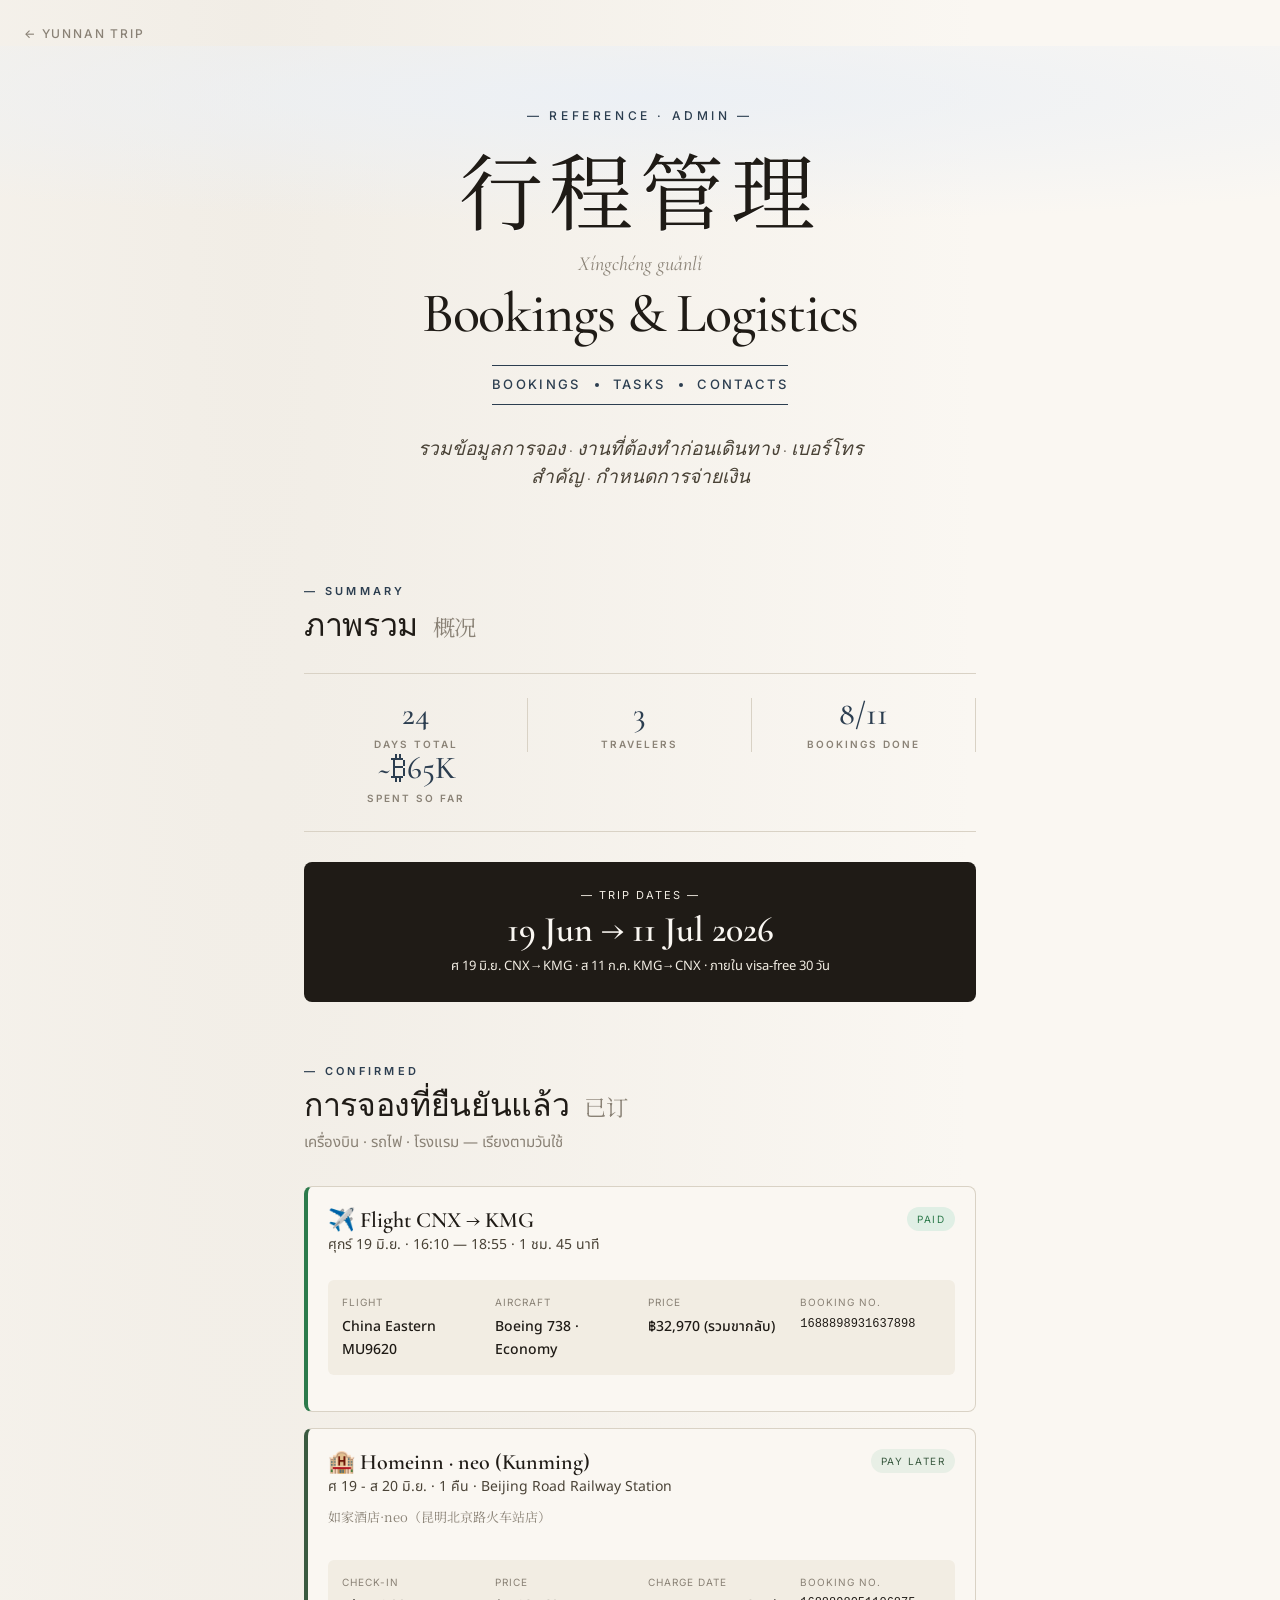
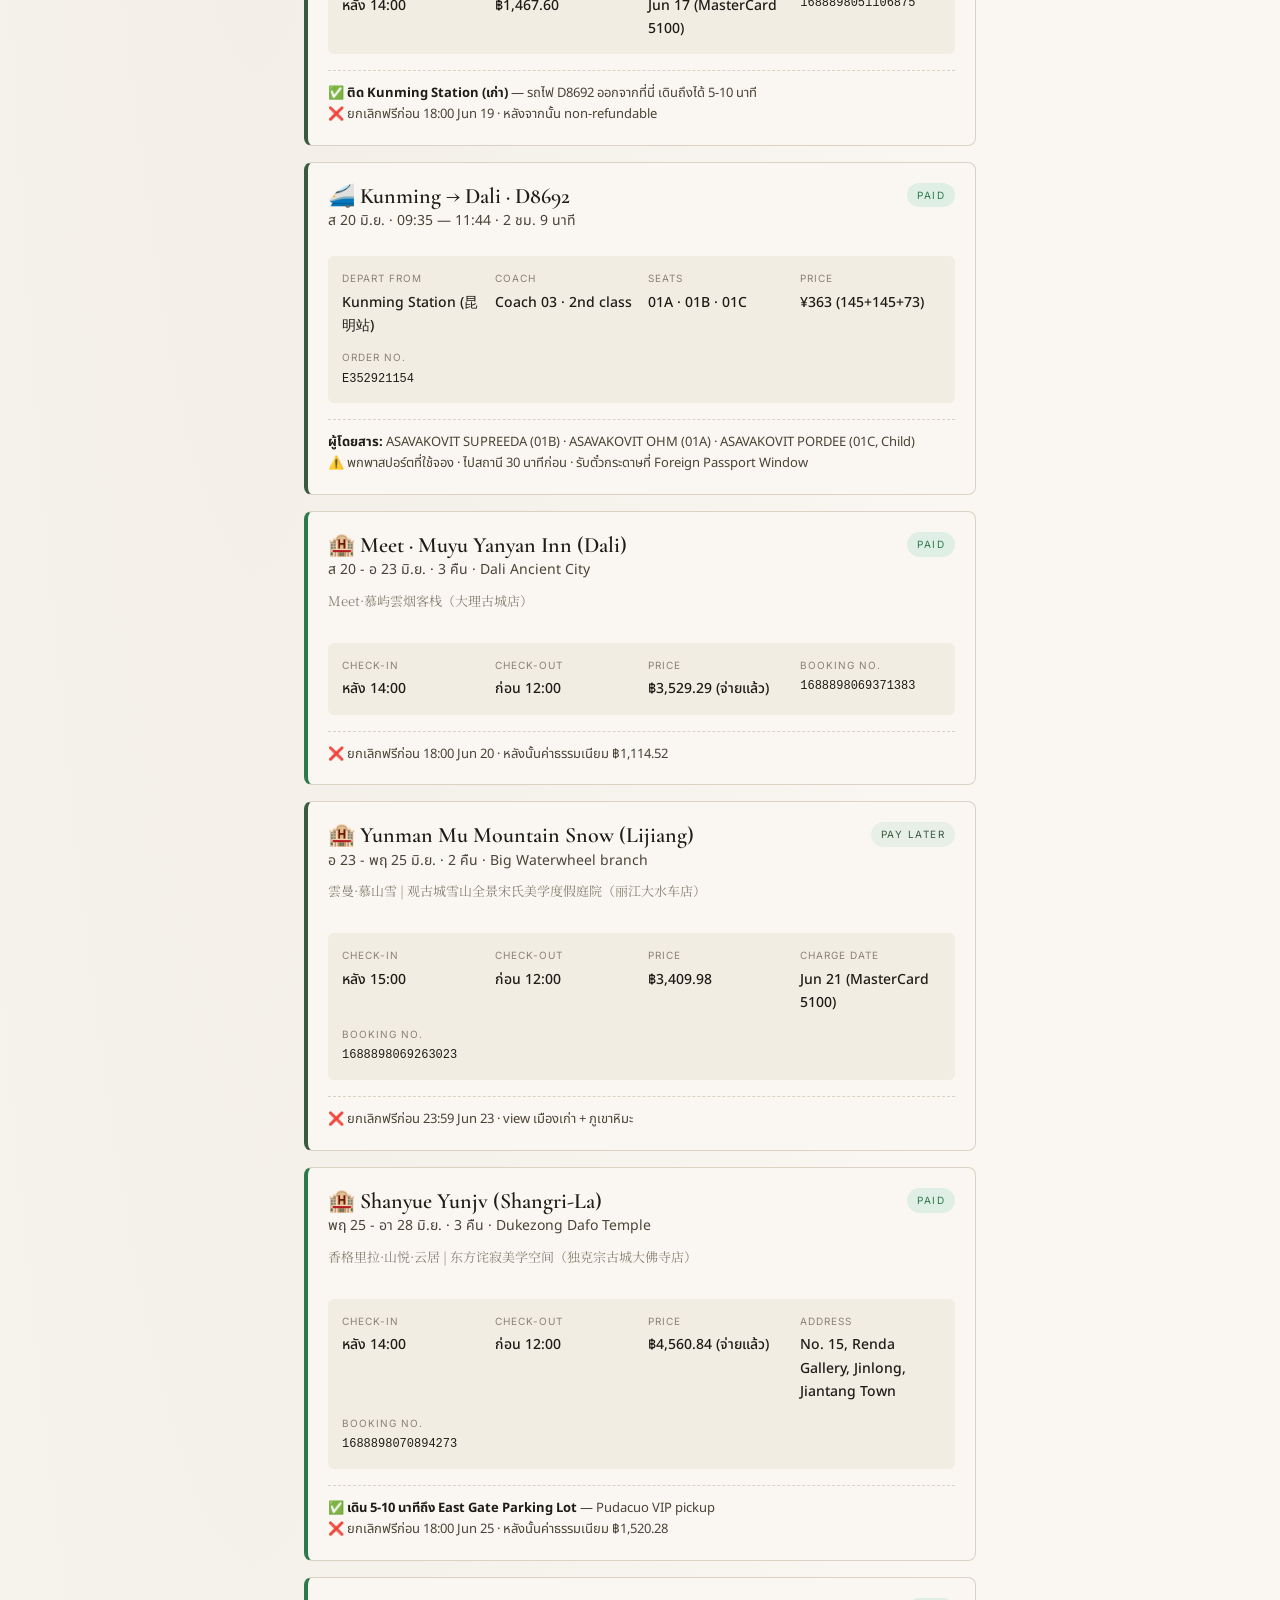
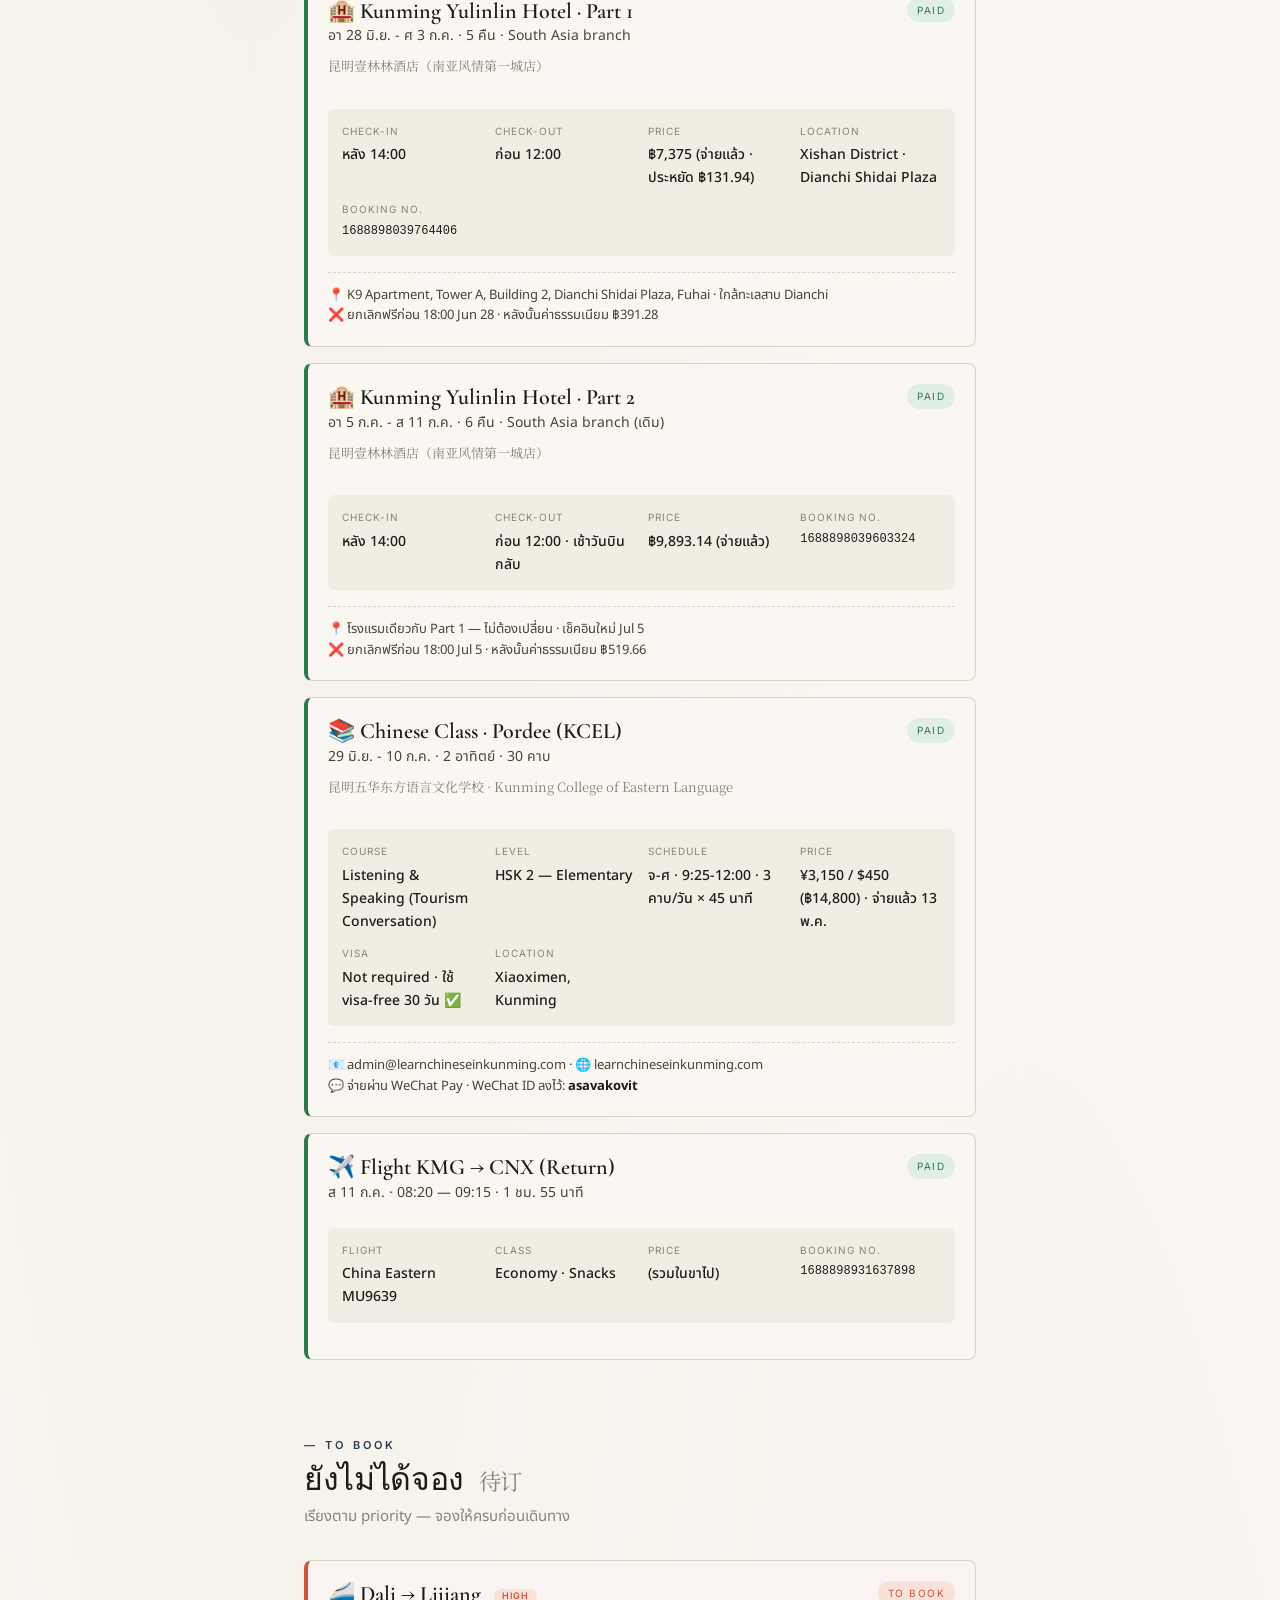
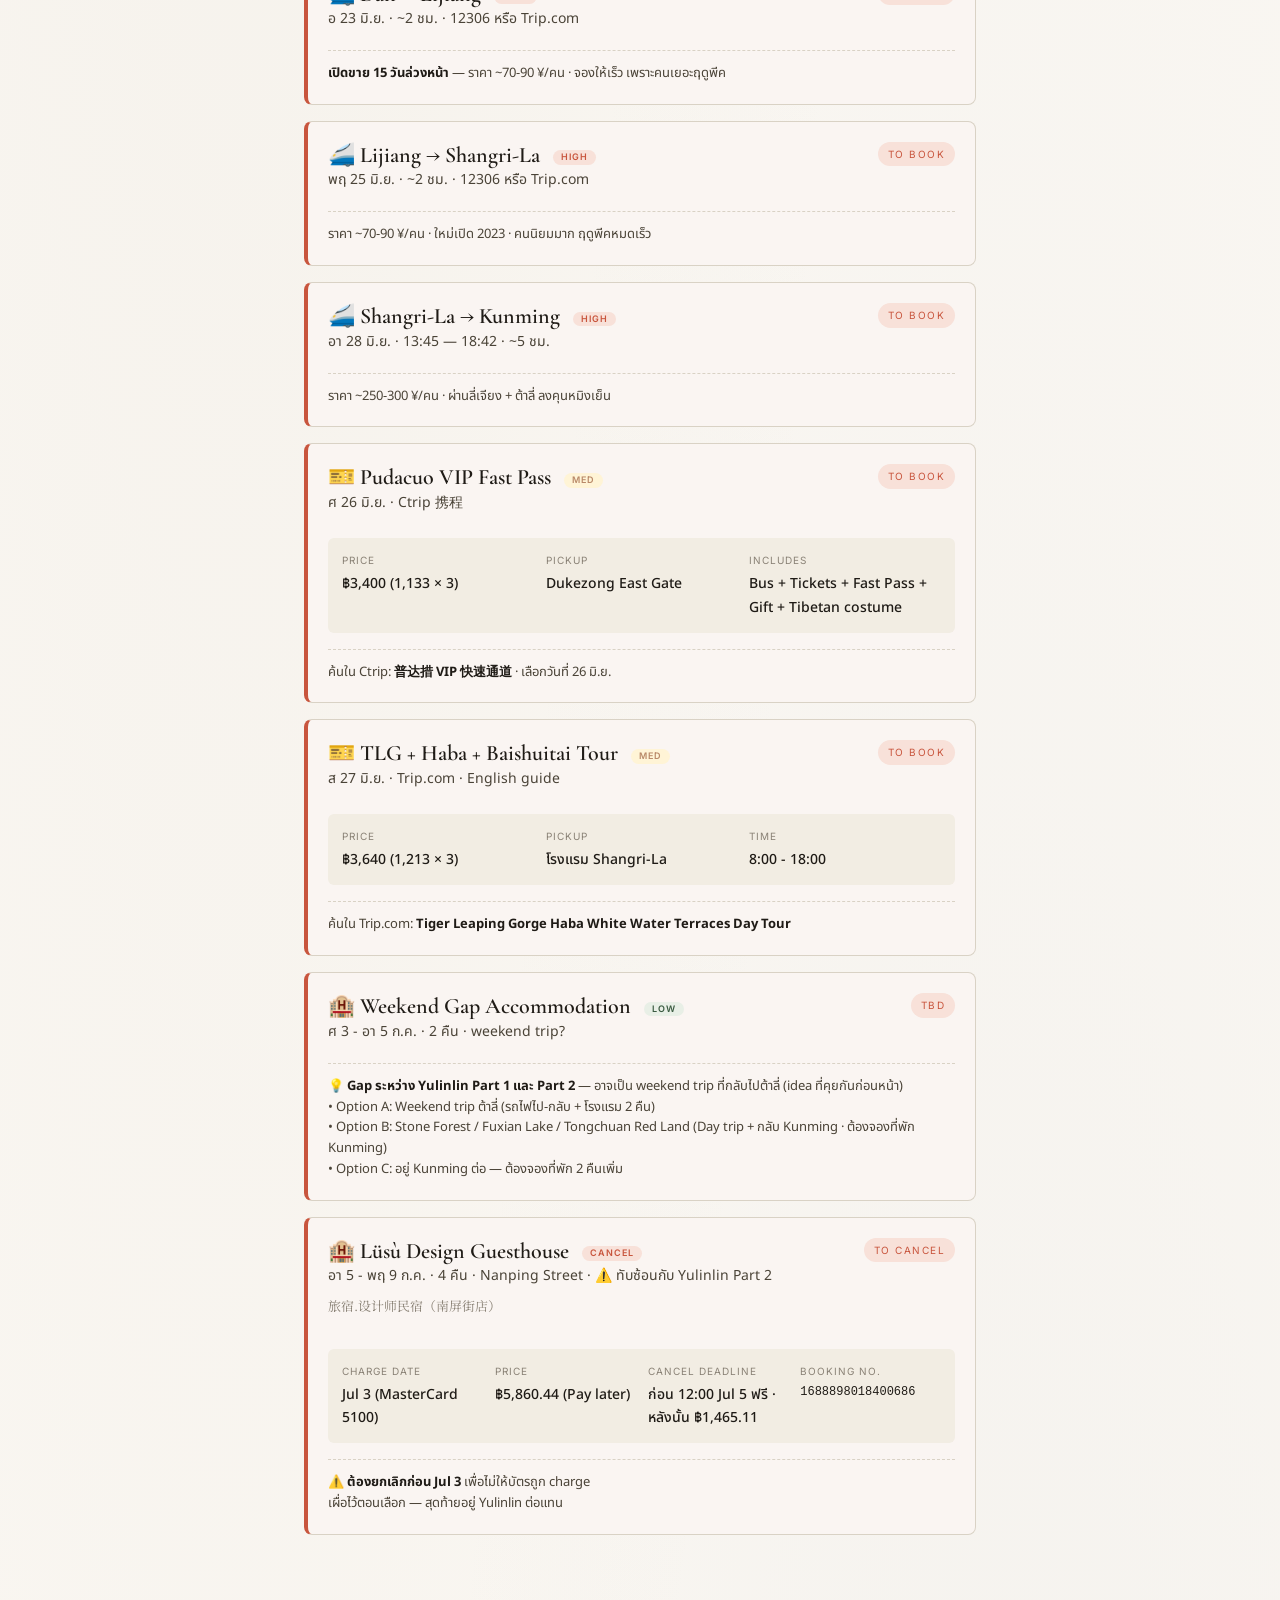
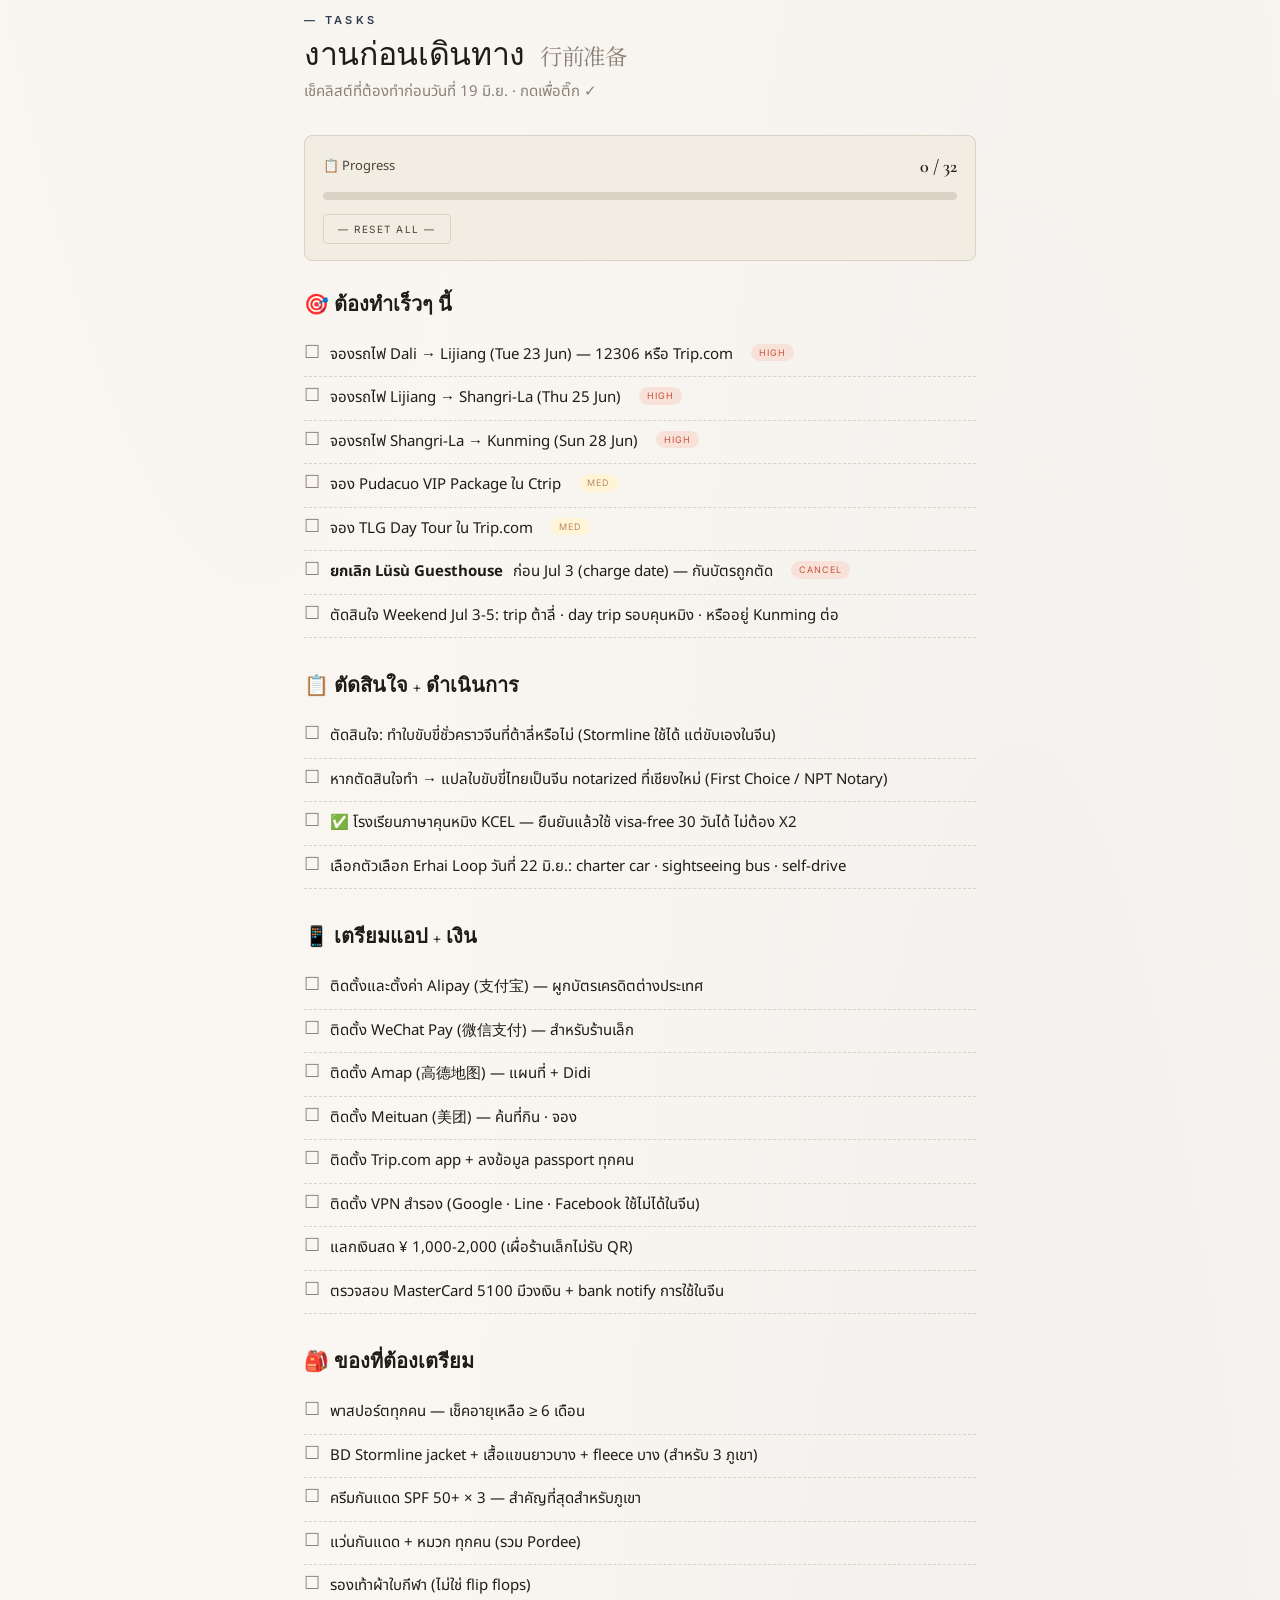
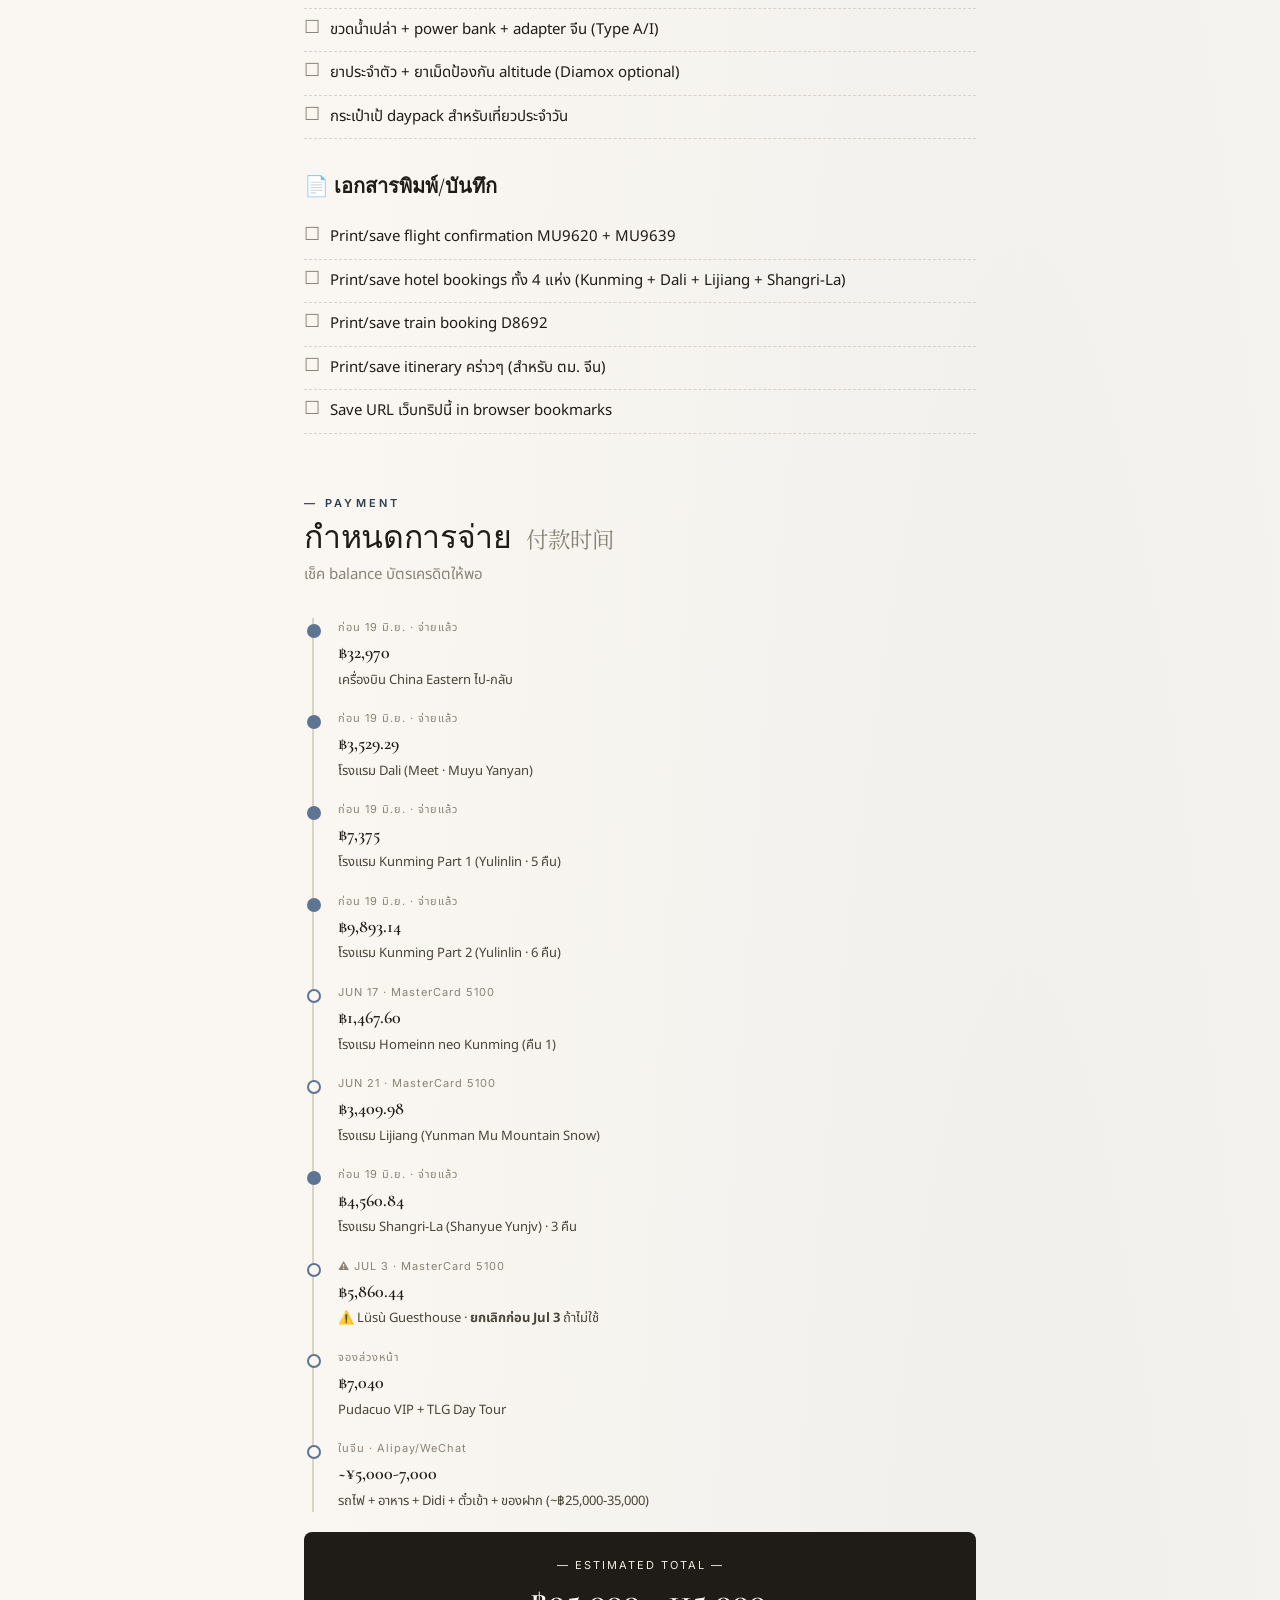
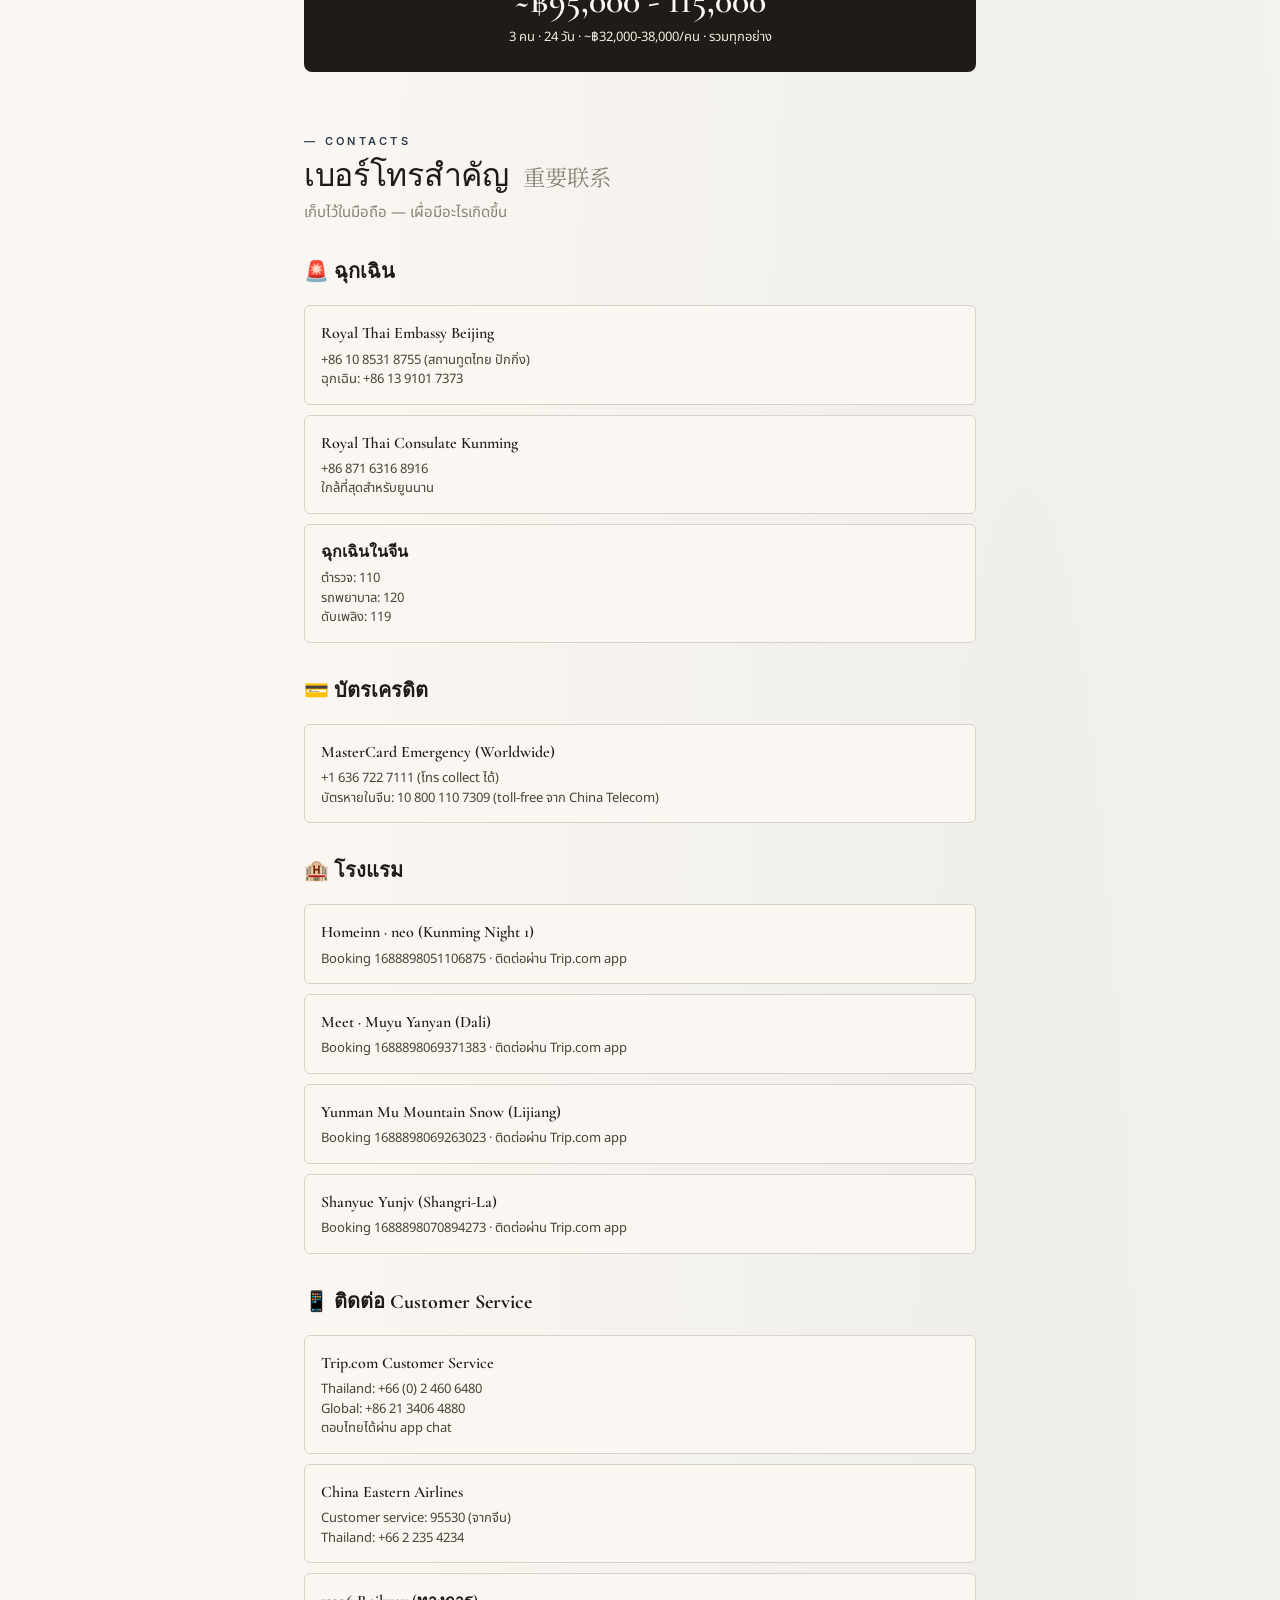
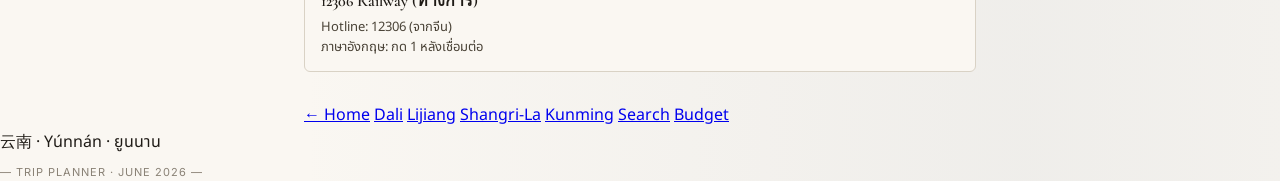
==== bookings.html @ eb0f4b1d "Add Pordee Chinese class at KCEL (¥3,150 PAID): 30 classes, Listening & Speaking, HSK 2, visa-free c" ====
<!DOCTYPE html>
<html lang="th">
<head>
<meta charset="UTF-8">
<meta name="viewport" content="width=device-width, initial-scale=1.0">
<title>Bookings & Logistics · Yunnan</title>
<link rel="stylesheet" href="style.css">
<style>
  :root {
    --accent: #2C3E50;
    --accent-soft: #5D7593;
    --accent-pale: #ECF0F5;
  }

  .booking-card {
    background: var(--paper);
    border: 1px solid var(--rule);
    border-radius: 8px;
    padding: 20px;
    margin-bottom: 16px;
    position: relative;
  }

  .booking-card.confirmed {
    border-left: 4px solid var(--hub);
  }

  .booking-card.pending {
    border-left: 4px solid #C8553D;
    background: #FAF5F2;
  }

  .booking-card.paid {
    border-left: 4px solid #2C7A4B;
  }

  .booking-header {
    display: flex;
    justify-content: space-between;
    align-items: flex-start;
    gap: 12px;
    margin-bottom: 12px;
  }

  .booking-title {
    font-family: var(--serif);
    font-size: 22px;
    font-weight: 600;
    color: var(--ink);
    line-height: 1.2;
  }

  .booking-status {
    font-family: var(--sans);
    font-size: 10px;
    letter-spacing: 1.5px;
    padding: 4px 10px;
    border-radius: 100px;
    white-space: nowrap;
    flex-shrink: 0;
  }

  .booking-status.confirmed-tag {
    background: var(--hub-pale);
    color: var(--hub);
  }

  .booking-status.paid-tag {
    background: #E0EFE5;
    color: #2C7A4B;
  }

  .booking-status.pending-tag {
    background: #F8E1D9;
    color: #C8553D;
  }

  .booking-subtitle {
    font-family: var(--thai);
    font-size: 14px;
    color: var(--ink-soft);
    margin-bottom: 8px;
  }

  .booking-chinese {
    font-family: var(--chinese);
    font-size: 13px;
    color: var(--ink-light);
    margin-bottom: 16px;
  }

  .booking-grid {
    display: grid;
    grid-template-columns: repeat(auto-fit, minmax(140px, 1fr));
    gap: 12px;
    margin: 16px 0;
    padding: 14px;
    background: var(--paper-warm);
    border-radius: 6px;
  }

  .booking-detail-label {
    font-family: var(--sans);
    font-size: 10px;
    letter-spacing: 1px;
    color: var(--ink-light);
    margin-bottom: 4px;
  }

  .booking-detail-value {
    font-family: var(--thai);
    font-size: 14px;
    color: var(--ink);
    font-weight: 500;
  }

  .booking-detail-value.mono {
    font-family: 'Courier New', monospace;
    font-size: 12px;
  }

  .booking-note {
    font-family: var(--thai);
    font-size: 13px;
    color: var(--ink-soft);
    margin-top: 12px;
    padding-top: 12px;
    border-top: 1px dashed var(--rule);
    line-height: 1.6;
  }

  .booking-note strong {
    color: var(--ink);
  }

  .checklist {
    list-style: none;
    padding: 0;
  }

  .checklist li {
    padding: 10px 0;
    border-bottom: 1px dashed var(--rule);
    font-family: var(--thai);
    font-size: 15px;
    color: var(--ink);
    display: flex;
    align-items: flex-start;
    gap: 10px;
    line-height: 1.5;
    cursor: pointer;
    transition: opacity 0.2s, color 0.2s, padding 0.2s;
    -webkit-tap-highlight-color: transparent;
  }

  .checklist li:hover {
    background: var(--paper-warm);
    padding-left: 6px;
    padding-right: 6px;
    margin-left: -6px;
    margin-right: -6px;
    border-radius: 4px;
  }

  .checklist li:active {
    transform: scale(0.99);
  }

  .checklist li::before {
    content: "☐";
    color: var(--ink-light);
    font-size: 18px;
    line-height: 1;
    flex-shrink: 0;
    transition: color 0.2s;
  }

  .checklist li.done::before {
    content: "☑";
    color: var(--hub);
  }

  .checklist li.done {
    color: var(--ink-light);
    text-decoration: line-through;
    opacity: 0.6;
  }

  .progress-section {
    background: var(--paper-warm);
    padding: 16px 18px;
    border-radius: 8px;
    margin: 20px 0 28px;
    border: 1px solid var(--rule);
  }

  .progress-label {
    display: flex;
    justify-content: space-between;
    align-items: center;
    font-family: var(--thai);
    font-size: 13px;
    color: var(--ink-soft);
    margin-bottom: 10px;
  }

  .progress-label-text {
    display: flex;
    align-items: center;
    gap: 8px;
  }

  .progress-count {
    font-family: var(--serif);
    font-size: 18px;
    font-weight: 600;
    color: var(--ink);
  }

  .progress-track {
    height: 8px;
    background: var(--rule);
    border-radius: 4px;
    overflow: hidden;
  }

  .progress-bar-fill {
    height: 100%;
    background: linear-gradient(90deg, var(--hub) 0%, var(--hub-soft) 100%);
    width: 0%;
    transition: width 0.4s ease;
    border-radius: 4px;
  }

  .reset-btn {
    display: inline-block;
    margin-top: 14px;
    font-family: var(--sans);
    font-size: 10px;
    letter-spacing: 1.5px;
    background: transparent;
    border: 1px solid var(--rule);
    color: var(--ink-soft);
    padding: 8px 14px;
    border-radius: 4px;
    cursor: pointer;
    text-transform: uppercase;
    transition: background 0.2s, color 0.2s;
  }

  .reset-btn:hover {
    background: var(--ink);
    color: var(--paper);
    border-color: var(--ink);
  }

  .priority-tag {
    display: inline-block;
    font-family: var(--sans);
    font-size: 9px;
    letter-spacing: 1px;
    padding: 2px 8px;
    border-radius: 100px;
    margin-left: 8px;
    vertical-align: middle;
  }

  .priority-tag.high {
    background: #F8E1D9;
    color: #C8553D;
  }

  .priority-tag.med {
    background: #FFF4D6;
    color: #B98968;
  }

  .priority-tag.low {
    background: var(--hub-pale);
    color: var(--hub);
  }

  .total-box {
    background: var(--ink);
    color: var(--paper);
    padding: 24px;
    border-radius: 8px;
    margin-top: 20px;
    text-align: center;
  }

  .total-label {
    font-family: var(--sans);
    font-size: 11px;
    letter-spacing: 2px;
    color: var(--paper-warm);
    margin-bottom: 8px;
  }

  .total-amount {
    font-family: var(--serif);
    font-size: 36px;
    font-weight: 600;
    line-height: 1;
    margin-bottom: 4px;
  }

  .total-note {
    font-family: var(--thai);
    font-size: 13px;
    color: var(--paper-warm);
    margin-top: 8px;
  }

  .timeline-box {
    border-left: 2px solid var(--rule);
    padding: 0 0 0 20px;
    margin-left: 8px;
  }

  .timeline-event {
    position: relative;
    margin-bottom: 18px;
    padding-left: 4px;
  }

  .timeline-event::before {
    content: "";
    position: absolute;
    left: -27px;
    top: 6px;
    width: 10px;
    height: 10px;
    border-radius: 50%;
    background: var(--paper);
    border: 2px solid var(--accent-soft);
  }

  .timeline-event.charged::before {
    background: var(--accent-soft);
  }

  .timeline-date {
    font-family: var(--sans);
    font-size: 11px;
    letter-spacing: 1px;
    color: var(--ink-light);
    margin-bottom: 2px;
  }

  .timeline-amount {
    font-family: var(--serif);
    font-size: 18px;
    font-weight: 600;
    color: var(--ink);
  }

  .timeline-desc {
    font-family: var(--thai);
    font-size: 13px;
    color: var(--ink-soft);
    margin-top: 2px;
  }

  .contact-card {
    background: var(--paper);
    border: 1px solid var(--rule);
    border-radius: 6px;
    padding: 14px 16px;
    margin-bottom: 10px;
  }

  .contact-name {
    font-family: var(--serif);
    font-size: 16px;
    font-weight: 600;
    color: var(--ink);
    margin-bottom: 4px;
  }

  .contact-info {
    font-family: var(--thai);
    font-size: 13px;
    color: var(--ink-soft);
    line-height: 1.5;
  }

  .contact-info a {
    color: var(--accent);
    text-decoration: none;
  }
</style>
</head>
<body>

<a href="index.html" class="back-link">← Yunnan Trip</a>

<header class="hero">
  <div class="hero-eyebrow">— REFERENCE · ADMIN —</div>
  <div class="hero-chinese">行程管理</div>
  <div class="hero-pinyin">Xíngchéng guǎnlǐ</div>
  <h1 class="hero-name">Bookings & Logistics</h1>
  <div class="hero-dates">
    <span>BOOKINGS</span>
    <span class="dot"></span>
    <span>TASKS</span>
    <span class="dot"></span>
    <span>CONTACTS</span>
  </div>
  <p class="hero-tagline">รวมข้อมูลการจอง · งานที่ต้องทำก่อนเดินทาง · เบอร์โทรสำคัญ · กำหนดการจ่ายเงิน</p>
</header>

<main class="container">

  <!-- OVERVIEW -->
  <section class="section">
    <div class="section-label">— SUMMARY</div>
    <h2 class="section-title">ภาพรวม <span class="chinese">概况</span></h2>

    <div class="stats">
      <div class="stat">
        <div class="stat-number">24</div>
        <div class="stat-label">Days total</div>
      </div>
      <div class="stat">
        <div class="stat-number">3</div>
        <div class="stat-label">Travelers</div>
      </div>
      <div class="stat">
        <div class="stat-number">8/11</div>
        <div class="stat-label">Bookings done</div>
      </div>
      <div class="stat">
        <div class="stat-number">~₿65K</div>
        <div class="stat-label">Spent so far</div>
      </div>
    </div>

    <div class="total-box">
      <div class="total-label">— TRIP DATES —</div>
      <div class="total-amount">19 Jun → 11 Jul 2026</div>
      <div class="total-note">ศ 19 มิ.ย. CNX→KMG · ส 11 ก.ค. KMG→CNX · ภายใน visa-free 30 วัน</div>
    </div>
  </section>

  <!-- CONFIRMED BOOKINGS -->
  <section class="section">
    <div class="section-label">— CONFIRMED</div>
    <h2 class="section-title">การจองที่ยืนยันแล้ว <span class="chinese">已订</span></h2>
    <p class="section-subtitle">เครื่องบิน · รถไฟ · โรงแรม — เรียงตามวันใช้</p>

    <!-- Flight outbound -->
    <div class="booking-card paid">
      <div class="booking-header">
        <div>
          <div class="booking-title">✈️ Flight CNX → KMG</div>
          <div class="booking-subtitle">ศุกร์ 19 มิ.ย. · 16:10 — 18:55 · 1 ชม. 45 นาที</div>
        </div>
        <div class="booking-status paid-tag">PAID</div>
      </div>
      <div class="booking-grid">
        <div>
          <div class="booking-detail-label">FLIGHT</div>
          <div class="booking-detail-value">China Eastern MU9620</div>
        </div>
        <div>
          <div class="booking-detail-label">AIRCRAFT</div>
          <div class="booking-detail-value">Boeing 738 · Economy</div>
        </div>
        <div>
          <div class="booking-detail-label">PRICE</div>
          <div class="booking-detail-value">฿32,970 (รวมขากลับ)</div>
        </div>
        <div>
          <div class="booking-detail-label">BOOKING NO.</div>
          <div class="booking-detail-value mono">1688898931637898</div>
        </div>
      </div>
    </div>

    <!-- Hotel Kunming night 1 -->
    <div class="booking-card confirmed">
      <div class="booking-header">
        <div>
          <div class="booking-title">🏨 Homeinn · neo (Kunming)</div>
          <div class="booking-subtitle">ศ 19 - ส 20 มิ.ย. · 1 คืน · Beijing Road Railway Station</div>
          <div class="booking-chinese">如家酒店·neo（昆明北京路火车站店）</div>
        </div>
        <div class="booking-status confirmed-tag">PAY LATER</div>
      </div>
      <div class="booking-grid">
        <div>
          <div class="booking-detail-label">CHECK-IN</div>
          <div class="booking-detail-value">หลัง 14:00</div>
        </div>
        <div>
          <div class="booking-detail-label">PRICE</div>
          <div class="booking-detail-value">฿1,467.60</div>
        </div>
        <div>
          <div class="booking-detail-label">CHARGE DATE</div>
          <div class="booking-detail-value">Jun 17 (MasterCard 5100)</div>
        </div>
        <div>
          <div class="booking-detail-label">BOOKING NO.</div>
          <div class="booking-detail-value mono">1688898051106875</div>
        </div>
      </div>
      <div class="booking-note">
        ✅ <strong>ติด Kunming Station (เก่า)</strong> — รถไฟ D8692 ออกจากที่นี่ เดินถึงได้ 5-10 นาที<br>
        ❌ ยกเลิกฟรีก่อน 18:00 Jun 19 · หลังจากนั้น non-refundable
      </div>
    </div>

    <!-- Train Kunming to Dali -->
    <div class="booking-card confirmed">
      <div class="booking-header">
        <div>
          <div class="booking-title">🚄 Kunming → Dali · D8692</div>
          <div class="booking-subtitle">ส 20 มิ.ย. · 09:35 — 11:44 · 2 ชม. 9 นาที</div>
        </div>
        <div class="booking-status paid-tag">PAID</div>
      </div>
      <div class="booking-grid">
        <div>
          <div class="booking-detail-label">DEPART FROM</div>
          <div class="booking-detail-value">Kunming Station (昆明站)</div>
        </div>
        <div>
          <div class="booking-detail-label">COACH</div>
          <div class="booking-detail-value">Coach 03 · 2nd class</div>
        </div>
        <div>
          <div class="booking-detail-label">SEATS</div>
          <div class="booking-detail-value">01A · 01B · 01C</div>
        </div>
        <div>
          <div class="booking-detail-label">PRICE</div>
          <div class="booking-detail-value">¥363 (145+145+73)</div>
        </div>
        <div>
          <div class="booking-detail-label">ORDER NO.</div>
          <div class="booking-detail-value mono">E352921154</div>
        </div>
      </div>
      <div class="booking-note">
        <strong>ผู้โดยสาร:</strong> ASAVAKOVIT SUPREEDA (01B) · ASAVAKOVIT OHM (01A) · ASAVAKOVIT PORDEE (01C, Child)<br>
        ⚠️ พกพาสปอร์ตที่ใช้จอง · ไปสถานี 30 นาทีก่อน · รับตั๋วกระดาษที่ Foreign Passport Window
      </div>
    </div>

    <!-- Hotel Dali -->
    <div class="booking-card paid">
      <div class="booking-header">
        <div>
          <div class="booking-title">🏨 Meet · Muyu Yanyan Inn (Dali)</div>
          <div class="booking-subtitle">ส 20 - อ 23 มิ.ย. · 3 คืน · Dali Ancient City</div>
          <div class="booking-chinese">Meet·慕屿雲烟客栈（大理古城店）</div>
        </div>
        <div class="booking-status paid-tag">PAID</div>
      </div>
      <div class="booking-grid">
        <div>
          <div class="booking-detail-label">CHECK-IN</div>
          <div class="booking-detail-value">หลัง 14:00</div>
        </div>
        <div>
          <div class="booking-detail-label">CHECK-OUT</div>
          <div class="booking-detail-value">ก่อน 12:00</div>
        </div>
        <div>
          <div class="booking-detail-label">PRICE</div>
          <div class="booking-detail-value">฿3,529.29 (จ่ายแล้ว)</div>
        </div>
        <div>
          <div class="booking-detail-label">BOOKING NO.</div>
          <div class="booking-detail-value mono">1688898069371383</div>
        </div>
      </div>
      <div class="booking-note">
        ❌ ยกเลิกฟรีก่อน 18:00 Jun 20 · หลังนั้นค่าธรรมเนียม ฿1,114.52
      </div>
    </div>

    <!-- Hotel Lijiang -->
    <div class="booking-card confirmed">
      <div class="booking-header">
        <div>
          <div class="booking-title">🏨 Yunman Mu Mountain Snow (Lijiang)</div>
          <div class="booking-subtitle">อ 23 - พฤ 25 มิ.ย. · 2 คืน · Big Waterwheel branch</div>
          <div class="booking-chinese">雲曼·慕山雪 | 观古城雪山全景宋氏美学度假庭院（丽江大水车店）</div>
        </div>
        <div class="booking-status confirmed-tag">PAY LATER</div>
      </div>
      <div class="booking-grid">
        <div>
          <div class="booking-detail-label">CHECK-IN</div>
          <div class="booking-detail-value">หลัง 15:00</div>
        </div>
        <div>
          <div class="booking-detail-label">CHECK-OUT</div>
          <div class="booking-detail-value">ก่อน 12:00</div>
        </div>
        <div>
          <div class="booking-detail-label">PRICE</div>
          <div class="booking-detail-value">฿3,409.98</div>
        </div>
        <div>
          <div class="booking-detail-label">CHARGE DATE</div>
          <div class="booking-detail-value">Jun 21 (MasterCard 5100)</div>
        </div>
        <div>
          <div class="booking-detail-label">BOOKING NO.</div>
          <div class="booking-detail-value mono">1688898069263023</div>
        </div>
      </div>
      <div class="booking-note">
        ❌ ยกเลิกฟรีก่อน 23:59 Jun 23 · view เมืองเก่า + ภูเขาหิมะ
      </div>
    </div>

    <!-- Hotel Shangri-La -->
    <div class="booking-card paid">
      <div class="booking-header">
        <div>
          <div class="booking-title">🏨 Shanyue Yunjv (Shangri-La)</div>
          <div class="booking-subtitle">พฤ 25 - อา 28 มิ.ย. · 3 คืน · Dukezong Dafo Temple</div>
          <div class="booking-chinese">香格里拉·山悦·云居 | 东方诧寂美学空间（独克宗古城大佛寺店）</div>
        </div>
        <div class="booking-status paid-tag">PAID</div>
      </div>
      <div class="booking-grid">
        <div>
          <div class="booking-detail-label">CHECK-IN</div>
          <div class="booking-detail-value">หลัง 14:00</div>
        </div>
        <div>
          <div class="booking-detail-label">CHECK-OUT</div>
          <div class="booking-detail-value">ก่อน 12:00</div>
        </div>
        <div>
          <div class="booking-detail-label">PRICE</div>
          <div class="booking-detail-value">฿4,560.84 (จ่ายแล้ว)</div>
        </div>
        <div>
          <div class="booking-detail-label">ADDRESS</div>
          <div class="booking-detail-value">No. 15, Renda Gallery, Jinlong, Jiantang Town</div>
        </div>
        <div>
          <div class="booking-detail-label">BOOKING NO.</div>
          <div class="booking-detail-value mono">1688898070894273</div>
        </div>
      </div>
      <div class="booking-note">
        ✅ <strong>เดิน 5-10 นาทีถึง East Gate Parking Lot</strong> — Pudacuo VIP pickup<br>
        ❌ ยกเลิกฟรีก่อน 18:00 Jun 25 · หลังนั้นค่าธรรมเนียม ฿1,520.28
      </div>
    </div>

    <!-- Hotel Kunming Part 1 -->
    <div class="booking-card paid">
      <div class="booking-header">
        <div>
          <div class="booking-title">🏨 Kunming Yulinlin Hotel · Part 1</div>
          <div class="booking-subtitle">อา 28 มิ.ย. - ศ 3 ก.ค. · 5 คืน · South Asia branch</div>
          <div class="booking-chinese">昆明壹林林酒店（南亚风情第一城店）</div>
        </div>
        <div class="booking-status paid-tag">PAID</div>
      </div>
      <div class="booking-grid">
        <div>
          <div class="booking-detail-label">CHECK-IN</div>
          <div class="booking-detail-value">หลัง 14:00</div>
        </div>
        <div>
          <div class="booking-detail-label">CHECK-OUT</div>
          <div class="booking-detail-value">ก่อน 12:00</div>
        </div>
        <div>
          <div class="booking-detail-label">PRICE</div>
          <div class="booking-detail-value">฿7,375 (จ่ายแล้ว · ประหยัด ฿131.94)</div>
        </div>
        <div>
          <div class="booking-detail-label">LOCATION</div>
          <div class="booking-detail-value">Xishan District · Dianchi Shidai Plaza</div>
        </div>
        <div>
          <div class="booking-detail-label">BOOKING NO.</div>
          <div class="booking-detail-value mono">1688898039764406</div>
        </div>
      </div>
      <div class="booking-note">
        📍 K9 Apartment, Tower A, Building 2, Dianchi Shidai Plaza, Fuhai · ใกล้ทะเลสาบ Dianchi<br>
        ❌ ยกเลิกฟรีก่อน 18:00 Jun 28 · หลังนั้นค่าธรรมเนียม ฿391.28
      </div>
    </div>

    <!-- Hotel Kunming Part 2 -->
    <div class="booking-card paid">
      <div class="booking-header">
        <div>
          <div class="booking-title">🏨 Kunming Yulinlin Hotel · Part 2</div>
          <div class="booking-subtitle">อา 5 ก.ค. - ส 11 ก.ค. · 6 คืน · South Asia branch (เดิม)</div>
          <div class="booking-chinese">昆明壹林林酒店（南亚风情第一城店）</div>
        </div>
        <div class="booking-status paid-tag">PAID</div>
      </div>
      <div class="booking-grid">
        <div>
          <div class="booking-detail-label">CHECK-IN</div>
          <div class="booking-detail-value">หลัง 14:00</div>
        </div>
        <div>
          <div class="booking-detail-label">CHECK-OUT</div>
          <div class="booking-detail-value">ก่อน 12:00 · เช้าวันบินกลับ</div>
        </div>
        <div>
          <div class="booking-detail-label">PRICE</div>
          <div class="booking-detail-value">฿9,893.14 (จ่ายแล้ว)</div>
        </div>
        <div>
          <div class="booking-detail-label">BOOKING NO.</div>
          <div class="booking-detail-value mono">1688898039603324</div>
        </div>
      </div>
      <div class="booking-note">
        📍 โรงแรมเดียวกับ Part 1 — ไม่ต้องเปลี่ยน · เช็คอินใหม่ Jul 5<br>
        ❌ ยกเลิกฟรีก่อน 18:00 Jul 5 · หลังนั้นค่าธรรมเนียม ฿519.66
      </div>
    </div>

    <!-- Chinese School Pordee -->
    <div class="booking-card paid">
      <div class="booking-header">
        <div>
          <div class="booking-title">📚 Chinese Class · Pordee (KCEL)</div>
          <div class="booking-subtitle">29 มิ.ย. - 10 ก.ค. · 2 อาทิตย์ · 30 คาบ</div>
          <div class="booking-chinese">昆明五华东方语言文化学校 · Kunming College of Eastern Language</div>
        </div>
        <div class="booking-status paid-tag">PAID</div>
      </div>
      <div class="booking-grid">
        <div>
          <div class="booking-detail-label">COURSE</div>
          <div class="booking-detail-value">Listening & Speaking (Tourism Conversation)</div>
        </div>
        <div>
          <div class="booking-detail-label">LEVEL</div>
          <div class="booking-detail-value">HSK 2 — Elementary</div>
        </div>
        <div>
          <div class="booking-detail-label">SCHEDULE</div>
          <div class="booking-detail-value">จ-ศ · 9:25-12:00 · 3 คาบ/วัน × 45 นาที</div>
        </div>
        <div>
          <div class="booking-detail-label">PRICE</div>
          <div class="booking-detail-value">¥3,150 / $450 (฿14,800) · จ่ายแล้ว 13 พ.ค.</div>
        </div>
        <div>
          <div class="booking-detail-label">VISA</div>
          <div class="booking-detail-value">Not required · ใช้ visa-free 30 วัน ✅</div>
        </div>
        <div>
          <div class="booking-detail-label">LOCATION</div>
          <div class="booking-detail-value">Xiaoximen, Kunming</div>
        </div>
      </div>
      <div class="booking-note">
        📧 admin@learnchineseinkunming.com · 🌐 learnchineseinkunming.com<br>
        💬 จ่ายผ่าน WeChat Pay · WeChat ID ลงไว้: <strong>asavakovit</strong>
      </div>
    </div>

    <!-- Return Flight -->
    <div class="booking-card paid">
      <div class="booking-header">
        <div>
          <div class="booking-title">✈️ Flight KMG → CNX (Return)</div>
          <div class="booking-subtitle">ส 11 ก.ค. · 08:20 — 09:15 · 1 ชม. 55 นาที</div>
        </div>
        <div class="booking-status paid-tag">PAID</div>
      </div>
      <div class="booking-grid">
        <div>
          <div class="booking-detail-label">FLIGHT</div>
          <div class="booking-detail-value">China Eastern MU9639</div>
        </div>
        <div>
          <div class="booking-detail-label">CLASS</div>
          <div class="booking-detail-value">Economy · Snacks</div>
        </div>
        <div>
          <div class="booking-detail-label">PRICE</div>
          <div class="booking-detail-value">(รวมในขาไป)</div>
        </div>
        <div>
          <div class="booking-detail-label">BOOKING NO.</div>
          <div class="booking-detail-value mono">1688898931637898</div>
        </div>
      </div>
    </div>
  </section>

  <!-- PENDING BOOKINGS -->
  <section class="section">
    <div class="section-label">— TO BOOK</div>
    <h2 class="section-title">ยังไม่ได้จอง <span class="chinese">待订</span></h2>
    <p class="section-subtitle">เรียงตาม priority — จองให้ครบก่อนเดินทาง</p>

    <!-- Train Dali to Lijiang -->
    <div class="booking-card pending">
      <div class="booking-header">
        <div>
          <div class="booking-title">🚄 Dali → Lijiang <span class="priority-tag high">HIGH</span></div>
          <div class="booking-subtitle">อ 23 มิ.ย. · ~2 ชม. · 12306 หรือ Trip.com</div>
        </div>
        <div class="booking-status pending-tag">TO BOOK</div>
      </div>
      <div class="booking-note">
        <strong>เปิดขาย 15 วันล่วงหน้า</strong> — ราคา ~70-90 ¥/คน · จองให้เร็ว เพราะคนเยอะฤดูพีค
      </div>
    </div>

    <!-- Train Lijiang to Shangri-La -->
    <div class="booking-card pending">
      <div class="booking-header">
        <div>
          <div class="booking-title">🚄 Lijiang → Shangri-La <span class="priority-tag high">HIGH</span></div>
          <div class="booking-subtitle">พฤ 25 มิ.ย. · ~2 ชม. · 12306 หรือ Trip.com</div>
        </div>
        <div class="booking-status pending-tag">TO BOOK</div>
      </div>
      <div class="booking-note">
        ราคา ~70-90 ¥/คน · ใหม่เปิด 2023 · คนนิยมมาก ฤดูพีคหมดเร็ว
      </div>
    </div>

    <!-- Train Shangri-La to Kunming -->
    <div class="booking-card pending">
      <div class="booking-header">
        <div>
          <div class="booking-title">🚄 Shangri-La → Kunming <span class="priority-tag high">HIGH</span></div>
          <div class="booking-subtitle">อา 28 มิ.ย. · 13:45 — 18:42 · ~5 ชม.</div>
        </div>
        <div class="booking-status pending-tag">TO BOOK</div>
      </div>
      <div class="booking-note">
        ราคา ~250-300 ¥/คน · ผ่านลี่เจียง + ต้าลี่ ลงคุนหมิงเย็น
      </div>
    </div>

    <!-- Pudacuo VIP -->
    <div class="booking-card pending">
      <div class="booking-header">
        <div>
          <div class="booking-title">🎫 Pudacuo VIP Fast Pass <span class="priority-tag med">MED</span></div>
          <div class="booking-subtitle">ศ 26 มิ.ย. · Ctrip 携程</div>
        </div>
        <div class="booking-status pending-tag">TO BOOK</div>
      </div>
      <div class="booking-grid">
        <div>
          <div class="booking-detail-label">PRICE</div>
          <div class="booking-detail-value">฿3,400 (1,133 × 3)</div>
        </div>
        <div>
          <div class="booking-detail-label">PICKUP</div>
          <div class="booking-detail-value">Dukezong East Gate</div>
        </div>
        <div>
          <div class="booking-detail-label">INCLUDES</div>
          <div class="booking-detail-value">Bus + Tickets + Fast Pass + Gift + Tibetan costume</div>
        </div>
      </div>
      <div class="booking-note">
        ค้นใน Ctrip: <strong>普达措 VIP 快速通道</strong> · เลือกวันที่ 26 มิ.ย.
      </div>
    </div>

    <!-- TLG Day Tour -->
    <div class="booking-card pending">
      <div class="booking-header">
        <div>
          <div class="booking-title">🎫 TLG + Haba + Baishuitai Tour <span class="priority-tag med">MED</span></div>
          <div class="booking-subtitle">ส 27 มิ.ย. · Trip.com · English guide</div>
        </div>
        <div class="booking-status pending-tag">TO BOOK</div>
      </div>
      <div class="booking-grid">
        <div>
          <div class="booking-detail-label">PRICE</div>
          <div class="booking-detail-value">฿3,640 (1,213 × 3)</div>
        </div>
        <div>
          <div class="booking-detail-label">PICKUP</div>
          <div class="booking-detail-value">โรงแรม Shangri-La</div>
        </div>
        <div>
          <div class="booking-detail-label">TIME</div>
          <div class="booking-detail-value">8:00 - 18:00</div>
        </div>
      </div>
      <div class="booking-note">
        ค้นใน Trip.com: <strong>Tiger Leaping Gorge Haba White Water Terraces Day Tour</strong>
      </div>
    </div>

    <!-- Weekend gap accommodation -->
    <div class="booking-card pending">
      <div class="booking-header">
        <div>
          <div class="booking-title">🏨 Weekend Gap Accommodation <span class="priority-tag low">LOW</span></div>
          <div class="booking-subtitle">ศ 3 - อา 5 ก.ค. · 2 คืน · weekend trip?</div>
        </div>
        <div class="booking-status pending-tag">TBD</div>
      </div>
      <div class="booking-note">
        💡 <strong>Gap ระหว่าง Yulinlin Part 1 และ Part 2</strong> — อาจเป็น weekend trip ที่กลับไปต้าลี่ (idea ที่คุยกันก่อนหน้า)<br>
        • Option A: Weekend trip ต้าลี่ (รถไฟไป-กลับ + โรงแรม 2 คืน)<br>
        • Option B: Stone Forest / Fuxian Lake / Tongchuan Red Land (Day trip + กลับ Kunming · ต้องจองที่พัก Kunming)<br>
        • Option C: อยู่ Kunming ต่อ — ต้องจองที่พัก 2 คืนเพิ่ม
      </div>
    </div>

    <!-- Lüsù to cancel -->
    <div class="booking-card pending">
      <div class="booking-header">
        <div>
          <div class="booking-title">🏨 Lüsù Design Guesthouse <span class="priority-tag high">CANCEL</span></div>
          <div class="booking-subtitle">อา 5 - พฤ 9 ก.ค. · 4 คืน · Nanping Street · ⚠️ ทับซ้อนกับ Yulinlin Part 2</div>
          <div class="booking-chinese">旅宿.设计师民宿（南屏街店）</div>
        </div>
        <div class="booking-status pending-tag">TO CANCEL</div>
      </div>
      <div class="booking-grid">
        <div>
          <div class="booking-detail-label">CHARGE DATE</div>
          <div class="booking-detail-value">Jul 3 (MasterCard 5100)</div>
        </div>
        <div>
          <div class="booking-detail-label">PRICE</div>
          <div class="booking-detail-value">฿5,860.44 (Pay later)</div>
        </div>
        <div>
          <div class="booking-detail-label">CANCEL DEADLINE</div>
          <div class="booking-detail-value">ก่อน 12:00 Jul 5 ฟรี · หลังนั้น ฿1,465.11</div>
        </div>
        <div>
          <div class="booking-detail-label">BOOKING NO.</div>
          <div class="booking-detail-value mono">1688898018400686</div>
        </div>
      </div>
      <div class="booking-note">
        ⚠️ <strong>ต้องยกเลิกก่อน Jul 3</strong> เพื่อไม่ให้บัตรถูก charge<br>
        เผื่อไว้ตอนเลือก — สุดท้ายอยู่ Yulinlin ต่อแทน
      </div>
    </div>
  </section>

  <!-- PRE-TRIP TASKS -->
  <section class="section">
    <div class="section-label">— TASKS</div>
    <h2 class="section-title">งานก่อนเดินทาง <span class="chinese">行前准备</span></h2>
    <p class="section-subtitle">เช็คลิสต์ที่ต้องทำก่อนวันที่ 19 มิ.ย. · กดเพื่อติ๊ก ✓</p>

    <div class="progress-section">
      <div class="progress-label">
        <div class="progress-label-text">
          <span>📋 Progress</span>
        </div>
        <div class="progress-count"><span id="done-count">0</span> / <span id="total-count">0</span></div>
      </div>
      <div class="progress-track">
        <div class="progress-bar-fill" id="progress-bar"></div>
      </div>
      <button class="reset-btn" id="reset-btn">— Reset all —</button>
    </div>

    <h3 style="font-family: var(--serif); font-size: 20px; margin-top: 24px; margin-bottom: 12px; color: var(--ink);">🎯 ต้องทำเร็วๆ นี้</h3>
    <ul class="checklist">
      <li>จองรถไฟ Dali → Lijiang (Tue 23 Jun) — 12306 หรือ Trip.com <span class="priority-tag high">HIGH</span></li>
      <li>จองรถไฟ Lijiang → Shangri-La (Thu 25 Jun) <span class="priority-tag high">HIGH</span></li>
      <li>จองรถไฟ Shangri-La → Kunming (Sun 28 Jun) <span class="priority-tag high">HIGH</span></li>
      <li>จอง Pudacuo VIP Package ใน Ctrip <span class="priority-tag med">MED</span></li>
      <li>จอง TLG Day Tour ใน Trip.com <span class="priority-tag med">MED</span></li>
      <li><strong>ยกเลิก Lüsù Guesthouse</strong> ก่อน Jul 3 (charge date) — กันบัตรถูกตัด <span class="priority-tag high">CANCEL</span></li>
      <li>ตัดสินใจ Weekend Jul 3-5: trip ต้าลี่ · day trip รอบคุนหมิง · หรืออยู่ Kunming ต่อ</li>
    </ul>

    <h3 style="font-family: var(--serif); font-size: 20px; margin-top: 32px; margin-bottom: 12px; color: var(--ink);">📋 ตัดสินใจ + ดำเนินการ</h3>
    <ul class="checklist">
      <li>ตัดสินใจ: ทำใบขับขี่ชั่วคราวจีนที่ต้าลี่หรือไม่ (Stormline ใช้ได้ แต่ขับเองในจีน)</li>
      <li>หากตัดสินใจทำ → แปลใบขับขี่ไทยเป็นจีน notarized ที่เชียงใหม่ (First Choice / NPT Notary)</li>
      <li>✅ โรงเรียนภาษาคุนหมิง KCEL — ยืนยันแล้วใช้ visa-free 30 วันได้ ไม่ต้อง X2</li>
      <li>เลือกตัวเลือก Erhai Loop วันที่ 22 มิ.ย.: charter car · sightseeing bus · self-drive</li>
    </ul>

    <h3 style="font-family: var(--serif); font-size: 20px; margin-top: 32px; margin-bottom: 12px; color: var(--ink);">📱 เตรียมแอป + เงิน</h3>
    <ul class="checklist">
      <li>ติดตั้งและตั้งค่า Alipay (支付宝) — ผูกบัตรเครดิตต่างประเทศ</li>
      <li>ติดตั้ง WeChat Pay (微信支付) — สำหรับร้านเล็ก</li>
      <li>ติดตั้ง Amap (高德地图) — แผนที่ + Didi</li>
      <li>ติดตั้ง Meituan (美团) — ค้นที่กิน · จอง</li>
      <li>ติดตั้ง Trip.com app + ลงข้อมูล passport ทุกคน</li>
      <li>ติดตั้ง VPN สำรอง (Google · Line · Facebook ใช้ไม่ได้ในจีน)</li>
      <li>แลกเงินสด ¥ 1,000-2,000 (เผื่อร้านเล็กไม่รับ QR)</li>
      <li>ตรวจสอบ MasterCard 5100 มีวงเงิน + bank notify การใช้ในจีน</li>
    </ul>

    <h3 style="font-family: var(--serif); font-size: 20px; margin-top: 32px; margin-bottom: 12px; color: var(--ink);">🎒 ของที่ต้องเตรียม</h3>
    <ul class="checklist">
      <li>พาสปอร์ตทุกคน — เช็คอายุเหลือ ≥ 6 เดือน</li>
      <li>BD Stormline jacket + เสื้อแขนยาวบาง + fleece บาง (สำหรับ 3 ภูเขา)</li>
      <li>ครีมกันแดด SPF 50+ × 3 — สำคัญที่สุดสำหรับภูเขา</li>
      <li>แว่นกันแดด + หมวก ทุกคน (รวม Pordee)</li>
      <li>รองเท้าผ้าใบกีฬา (ไม่ใช่ flip flops)</li>
      <li>ขวดน้ำเปล่า + power bank + adapter จีน (Type A/I)</li>
      <li>ยาประจำตัว + ยาเม็ดป้องกัน altitude (Diamox optional)</li>
      <li>กระเป๋าเป้ daypack สำหรับเที่ยวประจำวัน</li>
    </ul>

    <h3 style="font-family: var(--serif); font-size: 20px; margin-top: 32px; margin-bottom: 12px; color: var(--ink);">📄 เอกสารพิมพ์/บันทึก</h3>
    <ul class="checklist">
      <li>Print/save flight confirmation MU9620 + MU9639</li>
      <li>Print/save hotel bookings ทั้ง 4 แห่ง (Kunming + Dali + Lijiang + Shangri-La)</li>
      <li>Print/save train booking D8692</li>
      <li>Print/save itinerary คร่าวๆ (สำหรับ ตม. จีน)</li>
      <li>Save URL เว็บทริปนี้ in browser bookmarks</li>
    </ul>
  </section>

  <!-- PAYMENT SCHEDULE -->
  <section class="section">
    <div class="section-label">— PAYMENT</div>
    <h2 class="section-title">กำหนดการจ่าย <span class="chinese">付款时间</span></h2>
    <p class="section-subtitle">เช็ค balance บัตรเครดิตให้พอ</p>

    <div class="timeline-box" style="margin-top: 24px;">
      <div class="timeline-event charged">
        <div class="timeline-date">ก่อน 19 มิ.ย. · จ่ายแล้ว</div>
        <div class="timeline-amount">฿32,970</div>
        <div class="timeline-desc">เครื่องบิน China Eastern ไป-กลับ</div>
      </div>

      <div class="timeline-event charged">
        <div class="timeline-date">ก่อน 19 มิ.ย. · จ่ายแล้ว</div>
        <div class="timeline-amount">฿3,529.29</div>
        <div class="timeline-desc">โรงแรม Dali (Meet · Muyu Yanyan)</div>
      </div>

      <div class="timeline-event charged">
        <div class="timeline-date">ก่อน 19 มิ.ย. · จ่ายแล้ว</div>
        <div class="timeline-amount">฿7,375</div>
        <div class="timeline-desc">โรงแรม Kunming Part 1 (Yulinlin · 5 คืน)</div>
      </div>

      <div class="timeline-event charged">
        <div class="timeline-date">ก่อน 19 มิ.ย. · จ่ายแล้ว</div>
        <div class="timeline-amount">฿9,893.14</div>
        <div class="timeline-desc">โรงแรม Kunming Part 2 (Yulinlin · 6 คืน)</div>
      </div>

      <div class="timeline-event">
        <div class="timeline-date">JUN 17 · MasterCard 5100</div>
        <div class="timeline-amount">฿1,467.60</div>
        <div class="timeline-desc">โรงแรม Homeinn neo Kunming (คืน 1)</div>
      </div>

      <div class="timeline-event">
        <div class="timeline-date">JUN 21 · MasterCard 5100</div>
        <div class="timeline-amount">฿3,409.98</div>
        <div class="timeline-desc">โรงแรม Lijiang (Yunman Mu Mountain Snow)</div>
      </div>

      <div class="timeline-event charged">
        <div class="timeline-date">ก่อน 19 มิ.ย. · จ่ายแล้ว</div>
        <div class="timeline-amount">฿4,560.84</div>
        <div class="timeline-desc">โรงแรม Shangri-La (Shanyue Yunjv) · 3 คืน</div>
      </div>

      <div class="timeline-event">
        <div class="timeline-date">⚠️ JUL 3 · MasterCard 5100</div>
        <div class="timeline-amount">฿5,860.44</div>
        <div class="timeline-desc">⚠️ Lüsù Guesthouse · <strong>ยกเลิกก่อน Jul 3</strong> ถ้าไม่ใช้</div>
      </div>

      <div class="timeline-event">
        <div class="timeline-date">จองล่วงหน้า</div>
        <div class="timeline-amount">฿7,040</div>
        <div class="timeline-desc">Pudacuo VIP + TLG Day Tour</div>
      </div>

      <div class="timeline-event">
        <div class="timeline-date">ในจีน · Alipay/WeChat</div>
        <div class="timeline-amount">~¥5,000-7,000</div>
        <div class="timeline-desc">รถไฟ + อาหาร + Didi + ตั๋วเข้า + ของฝาก (~฿25,000-35,000)</div>
      </div>
    </div>

    <div class="total-box">
      <div class="total-label">— ESTIMATED TOTAL —</div>
      <div class="total-amount">~฿95,000 - 115,000</div>
      <div class="total-note">3 คน · 24 วัน · ~฿32,000-38,000/คน · รวมทุกอย่าง</div>
    </div>
  </section>

  <!-- IMPORTANT CONTACTS -->
  <section class="section">
    <div class="section-label">— CONTACTS</div>
    <h2 class="section-title">เบอร์โทรสำคัญ <span class="chinese">重要联系</span></h2>
    <p class="section-subtitle">เก็บไว้ในมือถือ — เผื่อมีอะไรเกิดขึ้น</p>

    <h3 style="font-family: var(--serif); font-size: 20px; margin-top: 24px; margin-bottom: 16px; color: var(--ink);">🚨 ฉุกเฉิน</h3>

    <div class="contact-card">
      <div class="contact-name">Royal Thai Embassy Beijing</div>
      <div class="contact-info">
        +86 10 8531 8755 (สถานทูตไทย ปักกิ่ง)<br>
        ฉุกเฉิน: +86 13 9101 7373
      </div>
    </div>

    <div class="contact-card">
      <div class="contact-name">Royal Thai Consulate Kunming</div>
      <div class="contact-info">
        +86 871 6316 8916<br>
        ใกล้ที่สุดสำหรับยูนนาน
      </div>
    </div>

    <div class="contact-card">
      <div class="contact-name">ฉุกเฉินในจีน</div>
      <div class="contact-info">
        ตำรวจ: 110<br>
        รถพยาบาล: 120<br>
        ดับเพลิง: 119
      </div>
    </div>

    <h3 style="font-family: var(--serif); font-size: 20px; margin-top: 32px; margin-bottom: 16px; color: var(--ink);">💳 บัตรเครดิต</h3>

    <div class="contact-card">
      <div class="contact-name">MasterCard Emergency (Worldwide)</div>
      <div class="contact-info">
        +1 636 722 7111 (โทร collect ได้)<br>
        บัตรหายในจีน: 10 800 110 7309 (toll-free จาก China Telecom)
      </div>
    </div>

    <h3 style="font-family: var(--serif); font-size: 20px; margin-top: 32px; margin-bottom: 16px; color: var(--ink);">🏨 โรงแรม</h3>

    <div class="contact-card">
      <div class="contact-name">Homeinn · neo (Kunming Night 1)</div>
      <div class="contact-info">
        Booking 1688898051106875 · ติดต่อผ่าน Trip.com app
      </div>
    </div>

    <div class="contact-card">
      <div class="contact-name">Meet · Muyu Yanyan (Dali)</div>
      <div class="contact-info">
        Booking 1688898069371383 · ติดต่อผ่าน Trip.com app
      </div>
    </div>

    <div class="contact-card">
      <div class="contact-name">Yunman Mu Mountain Snow (Lijiang)</div>
      <div class="contact-info">
        Booking 1688898069263023 · ติดต่อผ่าน Trip.com app
      </div>
    </div>

    <div class="contact-card">
      <div class="contact-name">Shanyue Yunjv (Shangri-La)</div>
      <div class="contact-info">
        Booking 1688898070894273 · ติดต่อผ่าน Trip.com app
      </div>
    </div>

    <h3 style="font-family: var(--serif); font-size: 20px; margin-top: 32px; margin-bottom: 16px; color: var(--ink);">📱 ติดต่อ Customer Service</h3>

    <div class="contact-card">
      <div class="contact-name">Trip.com Customer Service</div>
      <div class="contact-info">
        Thailand: +66 (0) 2 460 6480<br>
        Global: +86 21 3406 4880<br>
        ตอบไทยได้ผ่าน app chat
      </div>
    </div>

    <div class="contact-card">
      <div class="contact-name">China Eastern Airlines</div>
      <div class="contact-info">
        Customer service: 95530 (จากจีน)<br>
        Thailand: +66 2 235 4234
      </div>
    </div>

    <div class="contact-card">
      <div class="contact-name">12306 Railway (ทางการ)</div>
      <div class="contact-info">
        Hotline: 12306 (จากจีน)<br>
        ภาษาอังกฤษ: กด 1 หลังเชื่อมต่อ
      </div>
    </div>
  </section>

  <!-- NAV -->
  <nav class="bottom-nav">
    <a href="index.html">← Home</a>
    <a href="dali.html">Dali</a>
    <a href="lijiang.html">Lijiang</a>
    <a href="shangrila.html">Shangri-La</a>
    <a href="kunming.html">Kunming</a>
    <a href="phrases.html">Search</a>
    <a href="budget.html">Budget</a>
  </nav>

</main>

<footer class="footer">
  <p>云南 · Yúnnán · ยูนนาน</p>
  <p style="font-family: var(--sans); font-size: 11px; letter-spacing: 1px; margin-top: 8px; color: var(--ink-light);">— TRIP PLANNER · JUNE 2026 —</p>
</footer>

<script>
(function() {
  'use strict';

  // Simple hash function to create stable IDs from text content
  function hashText(str) {
    let hash = 0;
    for (let i = 0; i < str.length; i++) {
      const char = str.charCodeAt(i);
      hash = ((hash << 5) - hash) + char;
      hash = hash & hash;
    }
    return 'task_' + Math.abs(hash).toString(36);
  }

  const STORAGE_PREFIX = 'yunnan_bookings_';

  function getItemKey(item) {
    // Use the text content (without inner tags' content) as basis for unique key
    const text = item.textContent.trim().replace(/\s+/g, ' ').substring(0, 100);
    return STORAGE_PREFIX + hashText(text);
  }

  function loadState() {
    document.querySelectorAll('.checklist li').forEach(function(item) {
      const key = getItemKey(item);
      if (localStorage.getItem(key) === '1') {
        item.classList.add('done');
      }
    });
    updateProgress();
  }

  function updateProgress() {
    const all = document.querySelectorAll('.checklist li');
    const done = document.querySelectorAll('.checklist li.done');
    const doneEl = document.getElementById('done-count');
    const totalEl = document.getElementById('total-count');
    const barEl = document.getElementById('progress-bar');
    if (doneEl) doneEl.textContent = done.length;
    if (totalEl) totalEl.textContent = all.length;
    if (barEl) {
      const percent = all.length > 0 ? (done.length / all.length) * 100 : 0;
      barEl.style.width = percent + '%';
    }
  }

  function toggleItem(item) {
    const key = getItemKey(item);
    if (item.classList.contains('done')) {
      item.classList.remove('done');
      localStorage.removeItem(key);
    } else {
      item.classList.add('done');
      localStorage.setItem(key, '1');
    }
    updateProgress();
  }

  function resetAll() {
    if (!confirm('ยืนยันล้างเช็คลิสต์ทั้งหมด?')) return;
    document.querySelectorAll('.checklist li').forEach(function(item) {
      const key = getItemKey(item);
      localStorage.removeItem(key);
      item.classList.remove('done');
    });
    updateProgress();
  }

  // Wire up clicks
  document.addEventListener('DOMContentLoaded', function() {
    document.querySelectorAll('.checklist li').forEach(function(item) {
      item.addEventListener('click', function() {
        toggleItem(item);
      });
    });

    const resetBtn = document.getElementById('reset-btn');
    if (resetBtn) {
      resetBtn.addEventListener('click', resetAll);
    }

    loadState();
  });
})();
</script>

</body>
</html>
---- style.css ----
/* ============================================
   YUNNAN TRIP — Editorial mountain aesthetic
   ============================================ */

@import url('https://fonts.googleapis.com/css2?family=Cormorant+Garamond:ital,wght@0,400;0,500;0,600;0,700;1,400;1,500&family=Noto+Sans+Thai:wght@300;400;500;600;700&family=Noto+Serif+SC:wght@400;500;700&family=Inter:wght@300;400;500;600&display=swap');

:root {
  /* Base palette */
  --paper: #FAF7F2;
  --paper-warm: #F2EDE3;
  --ink: #1F1B16;
  --ink-soft: #4A4337;
  --ink-light: #8A8276;
  --rule: #D9D2C5;

  /* City accents */
  --dali: #3D5A80;        /* Bai indigo */
  --dali-soft: #6B89A8;
  --dali-pale: #E8EEF5;

  --lijiang: #8B5A3C;     /* Naxi terracotta */
  --lijiang-soft: #B98968;
  --lijiang-pale: #F4ECDD;

  --shangrila: #9B2226;   /* Tibetan red */
  --shangrila-soft: #C8553D;
  --shangrila-pale: #FAEDE3;
  --shangrila-gold: #E9B44C;

  --hub: #3A5A40;         /* mountain green for hub */
  --hub-soft: #6B8E71;
  --hub-pale: #E8EFE6;

  /* Typography */
  --serif: 'Cormorant Garamond', 'Noto Serif SC', serif;
  --thai: 'Noto Sans Thai', 'Noto Sans', sans-serif;
  --sans: 'Inter', 'Noto Sans Thai', sans-serif;
  --chinese: 'Noto Serif SC', serif;
}

* {
  box-sizing: border-box;
  margin: 0;
  padding: 0;
  -webkit-tap-highlight-color: transparent;
}

html {
  scroll-behavior: smooth;
}

body {
  font-family: var(--thai);
  font-weight: 400;
  font-size: 16px;
  line-height: 1.65;
  color: var(--ink);
  background: var(--paper);
  background-image:
    radial-gradient(at 20% 0%, rgba(190, 180, 160, 0.15) 0px, transparent 50%),
    radial-gradient(at 80% 100%, rgba(160, 170, 180, 0.12) 0px, transparent 50%);
  min-height: 100vh;
  overflow-x: hidden;
}

/* Container */
.container {
  max-width: 720px;
  margin: 0 auto;
  padding: 0 24px;
}

/* ===== Hero ===== */
.hero {
  padding: 60px 24px 50px;
  position: relative;
  text-align: center;
  overflow: hidden;
}

.hero::before {
  content: '';
  position: absolute;
  top: -100px;
  left: -50%;
  right: -50%;
  height: 300px;
  background: radial-gradient(ellipse at center, var(--accent-pale) 0%, transparent 60%);
  pointer-events: none;
  z-index: 0;
}

.hero-eyebrow {
  font-family: var(--sans);
  font-size: 12px;
  font-weight: 500;
  letter-spacing: 0.3em;
  text-transform: uppercase;
  color: var(--accent);
  margin-bottom: 20px;
  position: relative;
  z-index: 1;
}

.hero-chinese {
  font-family: var(--chinese);
  font-size: 84px;
  font-weight: 400;
  color: var(--ink);
  line-height: 1;
  letter-spacing: 0.08em;
  margin-bottom: 18px;
  position: relative;
  z-index: 1;
  text-shadow: 0 1px 0 rgba(255, 255, 255, 0.8);
}

.hero-pinyin {
  font-family: var(--serif);
  font-style: italic;
  font-size: 20px;
  color: var(--ink-light);
  margin-bottom: 4px;
  position: relative;
  z-index: 1;
}

.hero-name {
  font-family: var(--serif);
  font-size: 56px;
  font-weight: 500;
  line-height: 1;
  color: var(--ink);
  margin-bottom: 24px;
  position: relative;
  z-index: 1;
  letter-spacing: -0.02em;
}

.hero-dates {
  display: inline-flex;
  align-items: center;
  gap: 14px;
  font-family: var(--sans);
  font-size: 13px;
  font-weight: 500;
  letter-spacing: 0.18em;
  text-transform: uppercase;
  color: var(--accent);
  padding: 8px 0;
  border-top: 1px solid var(--accent);
  border-bottom: 1px solid var(--accent);
  position: relative;
  z-index: 1;
}

.hero-dates .dot {
  width: 4px;
  height: 4px;
  background: var(--accent);
  border-radius: 50%;
}

.hero-tagline {
  margin-top: 30px;
  font-family: var(--serif);
  font-style: italic;
  font-size: 19px;
  color: var(--ink-soft);
  line-height: 1.5;
  position: relative;
  z-index: 1;
  max-width: 480px;
  margin-left: auto;
  margin-right: auto;
}

/* ===== Section headers ===== */
.section {
  padding: 40px 0 20px;
}

.section-label {
  font-family: var(--sans);
  font-size: 11px;
  font-weight: 600;
  letter-spacing: 0.3em;
  text-transform: uppercase;
  color: var(--accent);
  margin-bottom: 8px;
}

.section-title {
  font-family: var(--serif);
  font-size: 32px;
  font-weight: 500;
  letter-spacing: -0.01em;
  color: var(--ink);
  margin-bottom: 8px;
  line-height: 1.1;
}

.section-title .chinese {
  font-family: var(--chinese);
  font-size: 0.7em;
  color: var(--ink-light);
  margin-left: 8px;
  font-weight: 400;
}

.section-subtitle {
  font-family: var(--thai);
  font-size: 15px;
  color: var(--ink-light);
  margin-bottom: 30px;
}

/* ===== Day cards ===== */
.day-card {
  background: white;
  border: 1px solid var(--rule);
  border-radius: 4px;
  margin-bottom: 16px;
  overflow: hidden;
  transition: all 0.3s ease;
  position: relative;
}

.day-card::before {
  content: '';
  position: absolute;
  left: 0;
  top: 0;
  bottom: 0;
  width: 3px;
  background: var(--accent);
}

.day-header {
  padding: 18px 22px 18px 28px;
  cursor: pointer;
  display: flex;
  align-items: center;
  justify-content: space-between;
  gap: 16px;
  user-select: none;
}

.day-header-left {
  flex: 1;
  min-width: 0;
}

.day-number {
  font-family: var(--sans);
  font-size: 11px;
  font-weight: 600;
  letter-spacing: 0.25em;
  text-transform: uppercase;
  color: var(--accent);
  margin-bottom: 4px;
}

.day-title {
  font-family: var(--serif);
  font-size: 22px;
  font-weight: 500;
  color: var(--ink);
  line-height: 1.2;
}

.day-date {
  font-family: var(--sans);
  font-size: 13px;
  color: var(--ink-light);
  margin-top: 4px;
  font-weight: 400;
}

.day-chevron {
  width: 28px;
  height: 28px;
  flex-shrink: 0;
  display: flex;
  align-items: center;
  justify-content: center;
  color: var(--ink-light);
  transition: transform 0.3s ease;
}

.day-card.open .day-chevron {
  transform: rotate(180deg);
}

.day-body {
  max-height: 0;
  overflow: hidden;
  transition: max-height 0.5s cubic-bezier(0.4, 0, 0.2, 1);
}

.day-card.open .day-body {
  max-height: 5000px;
}

.day-inner {
  padding: 0 28px 24px 28px;
  border-top: 1px solid var(--rule);
  padding-top: 20px;
  margin-top: 4px;
}

/* Timeline */
.timeline {
  list-style: none;
  position: relative;
}

.timeline-item {
  padding: 10px 0 10px 24px;
  position: relative;
  border-left: 1px solid var(--rule);
}

.timeline-item:last-child {
  border-left-color: transparent;
}

.timeline-item::before {
  content: '';
  position: absolute;
  left: -4px;
  top: 16px;
  width: 7px;
  height: 7px;
  background: var(--accent);
  border-radius: 50%;
}

.timeline-time {
  font-family: var(--sans);
  font-size: 11px;
  font-weight: 600;
  letter-spacing: 0.15em;
  text-transform: uppercase;
  color: var(--accent);
  margin-bottom: 2px;
}

.timeline-activity {
  font-family: var(--thai);
  font-size: 15px;
  color: var(--ink);
  line-height: 1.5;
}

.timeline-activity strong {
  font-weight: 600;
}

.timeline-note {
  font-family: var(--thai);
  font-size: 13px;
  color: var(--ink-light);
  margin-top: 4px;
  font-style: italic;
}

/* Places */
.place-card {
  background: white;
  border: 1px solid var(--rule);
  padding: 22px 24px;
  margin-bottom: 14px;
  border-radius: 4px;
  position: relative;
}

.place-header {
  display: flex;
  align-items: baseline;
  gap: 8px;
  flex-wrap: wrap;
  margin-bottom: 6px;
}

.place-name {
  font-family: var(--serif);
  font-size: 20px;
  font-weight: 600;
  color: var(--ink);
  line-height: 1.2;
}

.place-chinese {
  font-family: var(--chinese);
  font-size: 16px;
  color: var(--ink-light);
  font-weight: 400;
}

.place-meta {
  display: flex;
  gap: 12px;
  flex-wrap: wrap;
  margin-bottom: 12px;
  font-family: var(--sans);
  font-size: 11px;
  letter-spacing: 0.1em;
  text-transform: uppercase;
  color: var(--accent);
  font-weight: 500;
}

.place-meta-item {
  display: inline-flex;
  align-items: center;
  gap: 4px;
}

.place-desc {
  font-family: var(--thai);
  font-size: 15px;
  color: var(--ink-soft);
  line-height: 1.6;
}

.place-tip {
  margin-top: 12px;
  padding: 10px 14px;
  background: var(--accent-pale);
  border-radius: 2px;
  font-family: var(--thai);
  font-size: 13px;
  color: var(--ink-soft);
  line-height: 1.5;
}

.place-tip::before {
  content: 'TIP — ';
  font-family: var(--sans);
  font-size: 10px;
  letter-spacing: 0.2em;
  font-weight: 700;
  color: var(--accent);
}

/* Pull quote */
.pullquote {
  margin: 40px -8px;
  padding: 24px 16px;
  text-align: center;
  font-family: var(--serif);
  font-style: italic;
  font-size: 22px;
  line-height: 1.4;
  color: var(--ink-soft);
  border-top: 1px solid var(--accent);
  border-bottom: 1px solid var(--accent);
  position: relative;
}

.pullquote::before {
  content: '"';
  position: absolute;
  top: -20px;
  left: 50%;
  transform: translateX(-50%);
  background: var(--paper);
  padding: 0 12px;
  font-size: 40px;
  color: var(--accent);
  line-height: 1;
}

/* Info grid */
.info-grid {
  display: grid;
  grid-template-columns: repeat(auto-fit, minmax(220px, 1fr));
  gap: 12px;
  margin: 18px 0;
}

.info-block {
  background: white;
  border: 1px solid var(--rule);
  padding: 16px 18px;
  border-radius: 4px;
}

.info-block-label {
  font-family: var(--sans);
  font-size: 10px;
  font-weight: 600;
  letter-spacing: 0.2em;
  text-transform: uppercase;
  color: var(--accent);
  margin-bottom: 6px;
}

.info-block-content {
  font-family: var(--thai);
  font-size: 14px;
  color: var(--ink);
  line-height: 1.5;
}

.info-block-content strong {
  font-weight: 600;
}

/* Tags / search */
.tags {
  display: flex;
  flex-wrap: wrap;
  gap: 8px;
  margin-top: 12px;
}

.tag {
  display: inline-flex;
  align-items: center;
  padding: 6px 12px;
  background: white;
  border: 1px solid var(--accent);
  border-radius: 999px;
  font-family: var(--chinese);
  font-size: 13px;
  color: var(--accent);
  cursor: pointer;
  transition: all 0.2s;
  text-decoration: none;
}

.tag:hover {
  background: var(--accent);
  color: white;
}

.tag-thai {
  font-family: var(--thai);
  font-size: 12px;
  color: var(--ink-light);
  margin-left: 6px;
}

.tag:hover .tag-thai {
  color: rgba(255, 255, 255, 0.85);
}

/* Phrase list */
.phrase-list {
  list-style: none;
}

.phrase-item {
  padding: 12px 0;
  border-bottom: 1px dashed var(--rule);
  display: flex;
  flex-direction: column;
  gap: 2px;
}

.phrase-item:last-child {
  border-bottom: none;
}

.phrase-chinese {
  font-family: var(--chinese);
  font-size: 17px;
  color: var(--ink);
}

.phrase-pinyin {
  font-family: var(--serif);
  font-style: italic;
  font-size: 13px;
  color: var(--accent);
}

.phrase-thai {
  font-family: var(--thai);
  font-size: 14px;
  color: var(--ink-soft);
}

/* Footer nav */
.footer-nav {
  margin-top: 60px;
  padding: 40px 0 50px;
  border-top: 1px solid var(--rule);
  text-align: center;
}

.footer-nav-label {
  font-family: var(--sans);
  font-size: 10px;
  font-weight: 600;
  letter-spacing: 0.3em;
  text-transform: uppercase;
  color: var(--ink-light);
  margin-bottom: 18px;
}

.footer-nav-links {
  display: flex;
  justify-content: center;
  gap: 24px;
  flex-wrap: wrap;
}

.footer-nav-links a {
  text-decoration: none;
  color: var(--ink);
  font-family: var(--serif);
  font-size: 18px;
  font-weight: 500;
  position: relative;
  padding: 4px 0;
  transition: color 0.2s;
}

.footer-nav-links a:hover {
  color: var(--accent);
}

.footer-nav-links a.current {
  color: var(--accent);
  border-bottom: 1px solid var(--accent);
}

.footer-meta {
  margin-top: 30px;
  font-family: var(--sans);
  font-size: 11px;
  letter-spacing: 0.2em;
  text-transform: uppercase;
  color: var(--ink-light);
}

/* Back link */
.back-link {
  display: inline-flex;
  align-items: center;
  gap: 8px;
  margin: 24px 0 0 24px;
  font-family: var(--sans);
  font-size: 12px;
  font-weight: 500;
  letter-spacing: 0.15em;
  text-transform: uppercase;
  color: var(--ink-light);
  text-decoration: none;
  transition: color 0.2s;
}

.back-link:hover {
  color: var(--accent);
}

/* Decorative divider */
.divider {
  display: flex;
  align-items: center;
  justify-content: center;
  margin: 40px 0;
  gap: 12px;
  color: var(--accent);
}

.divider-line {
  flex: 1;
  height: 1px;
  background: linear-gradient(to right, transparent, var(--rule), transparent);
  max-width: 120px;
}

.divider-mark {
  font-family: var(--chinese);
  font-size: 20px;
  color: var(--accent);
}

/* Mobile adjustments */
@media (max-width: 480px) {
  .hero {
    padding: 40px 20px 36px;
  }
  .hero-chinese {
    font-size: 64px;
  }
  .hero-name {
    font-size: 42px;
  }
  .container {
    padding: 0 18px;
  }
  .section-title {
    font-size: 26px;
  }
  .day-title {
    font-size: 19px;
  }
  .place-name {
    font-size: 18px;
  }
  .pullquote {
    font-size: 18px;
    margin: 30px -4px;
  }
  .footer-nav-links {
    gap: 18px;
  }
  .footer-nav-links a {
    font-size: 16px;
  }
}

/* Hub specific */
.hub-cities {
  display: grid;
  gap: 16px;
  margin-top: 30px;
}

.hub-city {
  display: block;
  background: white;
  border: 1px solid var(--rule);
  padding: 24px 26px;
  text-decoration: none;
  border-radius: 4px;
  position: relative;
  overflow: hidden;
  transition: all 0.3s ease;
}

.hub-city::before {
  content: '';
  position: absolute;
  left: 0;
  top: 0;
  bottom: 0;
  width: 4px;
  background: var(--city-color);
  transition: width 0.3s ease;
}

.hub-city:hover {
  transform: translateX(4px);
  box-shadow: 0 4px 20px rgba(0, 0, 0, 0.06);
}

.hub-city:hover::before {
  width: 8px;
}

.hub-city-eyebrow {
  font-family: var(--sans);
  font-size: 11px;
  font-weight: 600;
  letter-spacing: 0.25em;
  text-transform: uppercase;
  color: var(--city-color);
  margin-bottom: 6px;
}

.hub-city-name {
  font-family: var(--serif);
  font-size: 36px;
  font-weight: 500;
  color: var(--ink);
  line-height: 1;
  margin-bottom: 4px;
}

.hub-city-chinese {
  font-family: var(--chinese);
  font-size: 24px;
  color: var(--ink-light);
  font-weight: 400;
  margin-bottom: 12px;
}

.hub-city-dates {
  font-family: var(--sans);
  font-size: 12px;
  font-weight: 500;
  letter-spacing: 0.15em;
  text-transform: uppercase;
  color: var(--ink-soft);
}

.hub-city-desc {
  font-family: var(--thai);
  font-size: 14px;
  color: var(--ink-soft);
  margin-top: 10px;
  line-height: 1.5;
}

/* Stats */
.stats {
  display: grid;
  grid-template-columns: repeat(3, 1fr);
  gap: 0;
  margin: 30px 0;
  padding: 24px 0;
  border-top: 1px solid var(--rule);
  border-bottom: 1px solid var(--rule);
}

.stat {
  text-align: center;
  padding: 0 8px;
  border-right: 1px solid var(--rule);
}

.stat:last-child {
  border-right: none;
}

.stat-number {
  font-family: var(--serif);
  font-size: 32px;
  font-weight: 500;
  color: var(--accent);
  line-height: 1;
}

.stat-label {
  font-family: var(--sans);
  font-size: 10px;
  font-weight: 600;
  letter-spacing: 0.2em;
  text-transform: uppercase;
  color: var(--ink-light);
  margin-top: 6px;
}

/* People */
.people-list {
  display: flex;
  gap: 12px;
  flex-wrap: wrap;
  margin-top: 14px;
}

.person {
  font-family: var(--serif);
  font-style: italic;
  font-size: 16px;
  color: var(--ink-soft);
}

.person::after {
  content: '·';
  margin: 0 4px 0 12px;
  color: var(--accent);
}

.person:last-child::after {
  display: none;
}
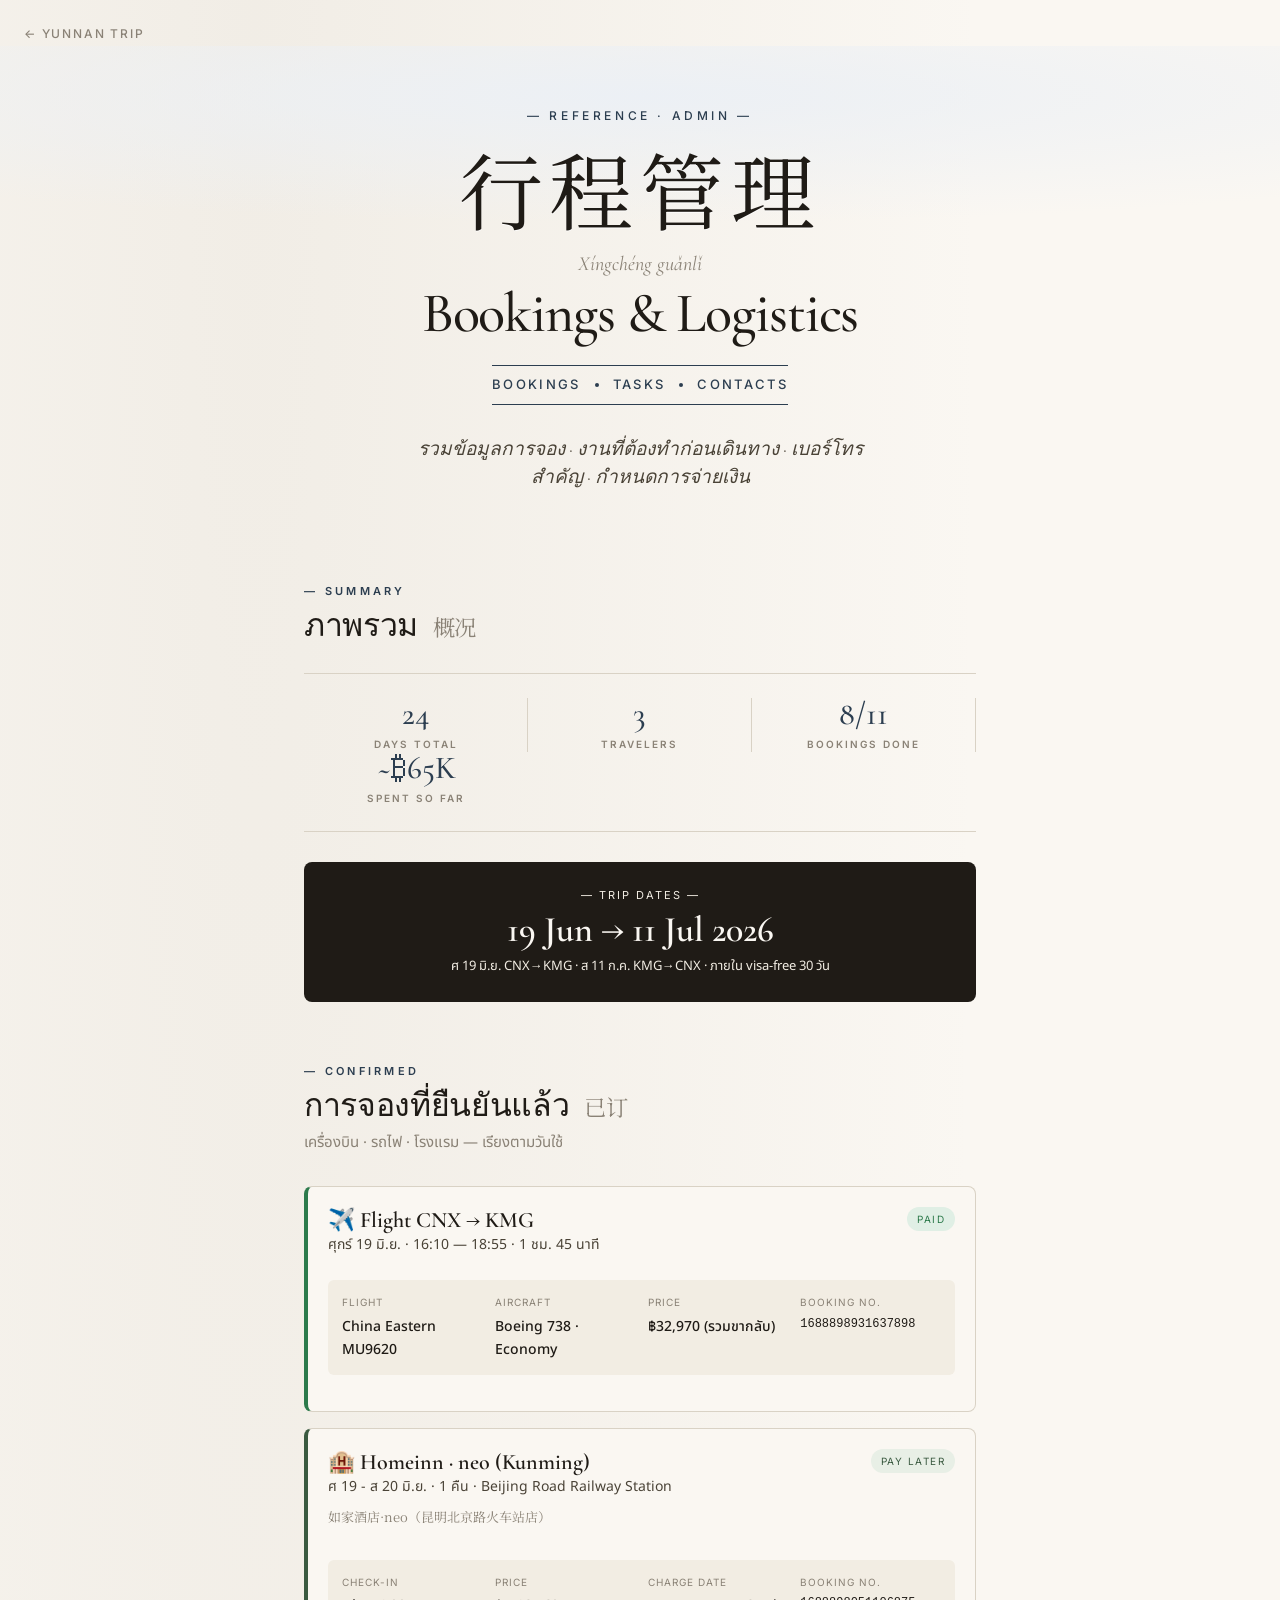
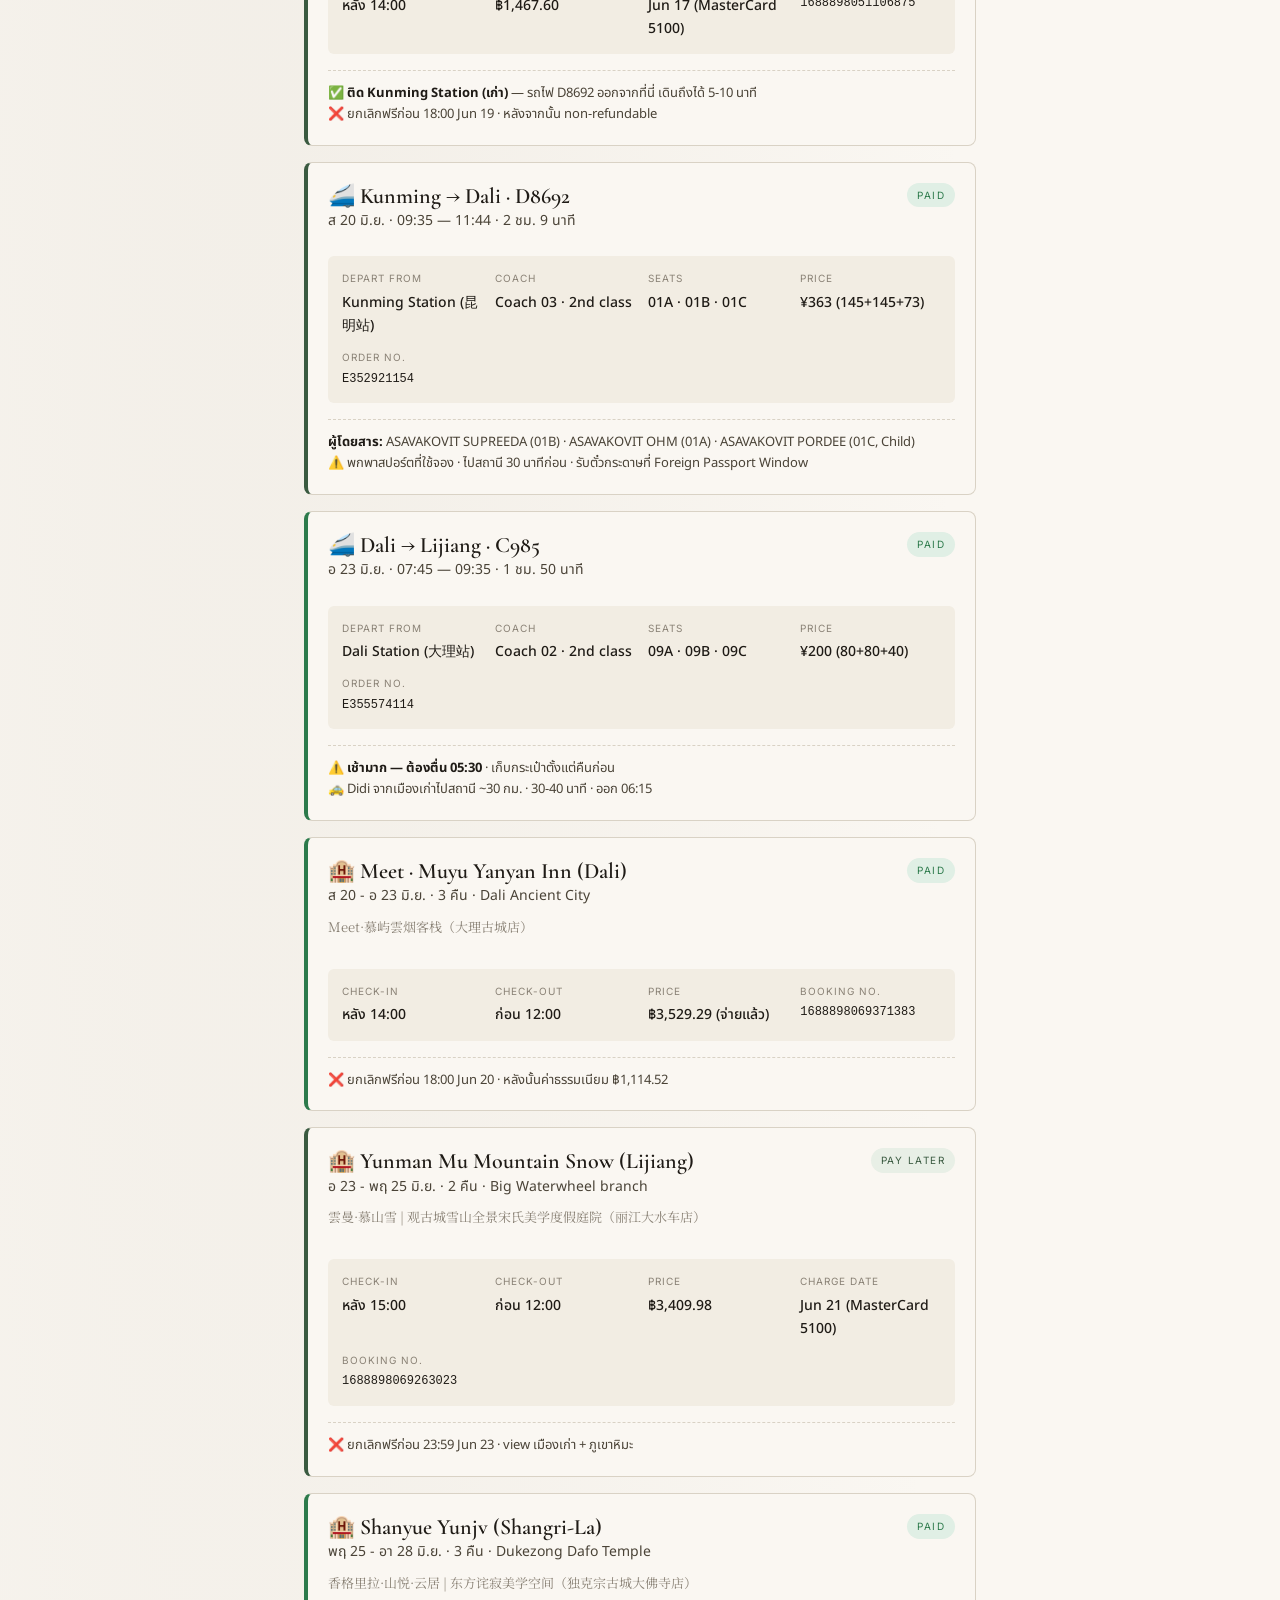
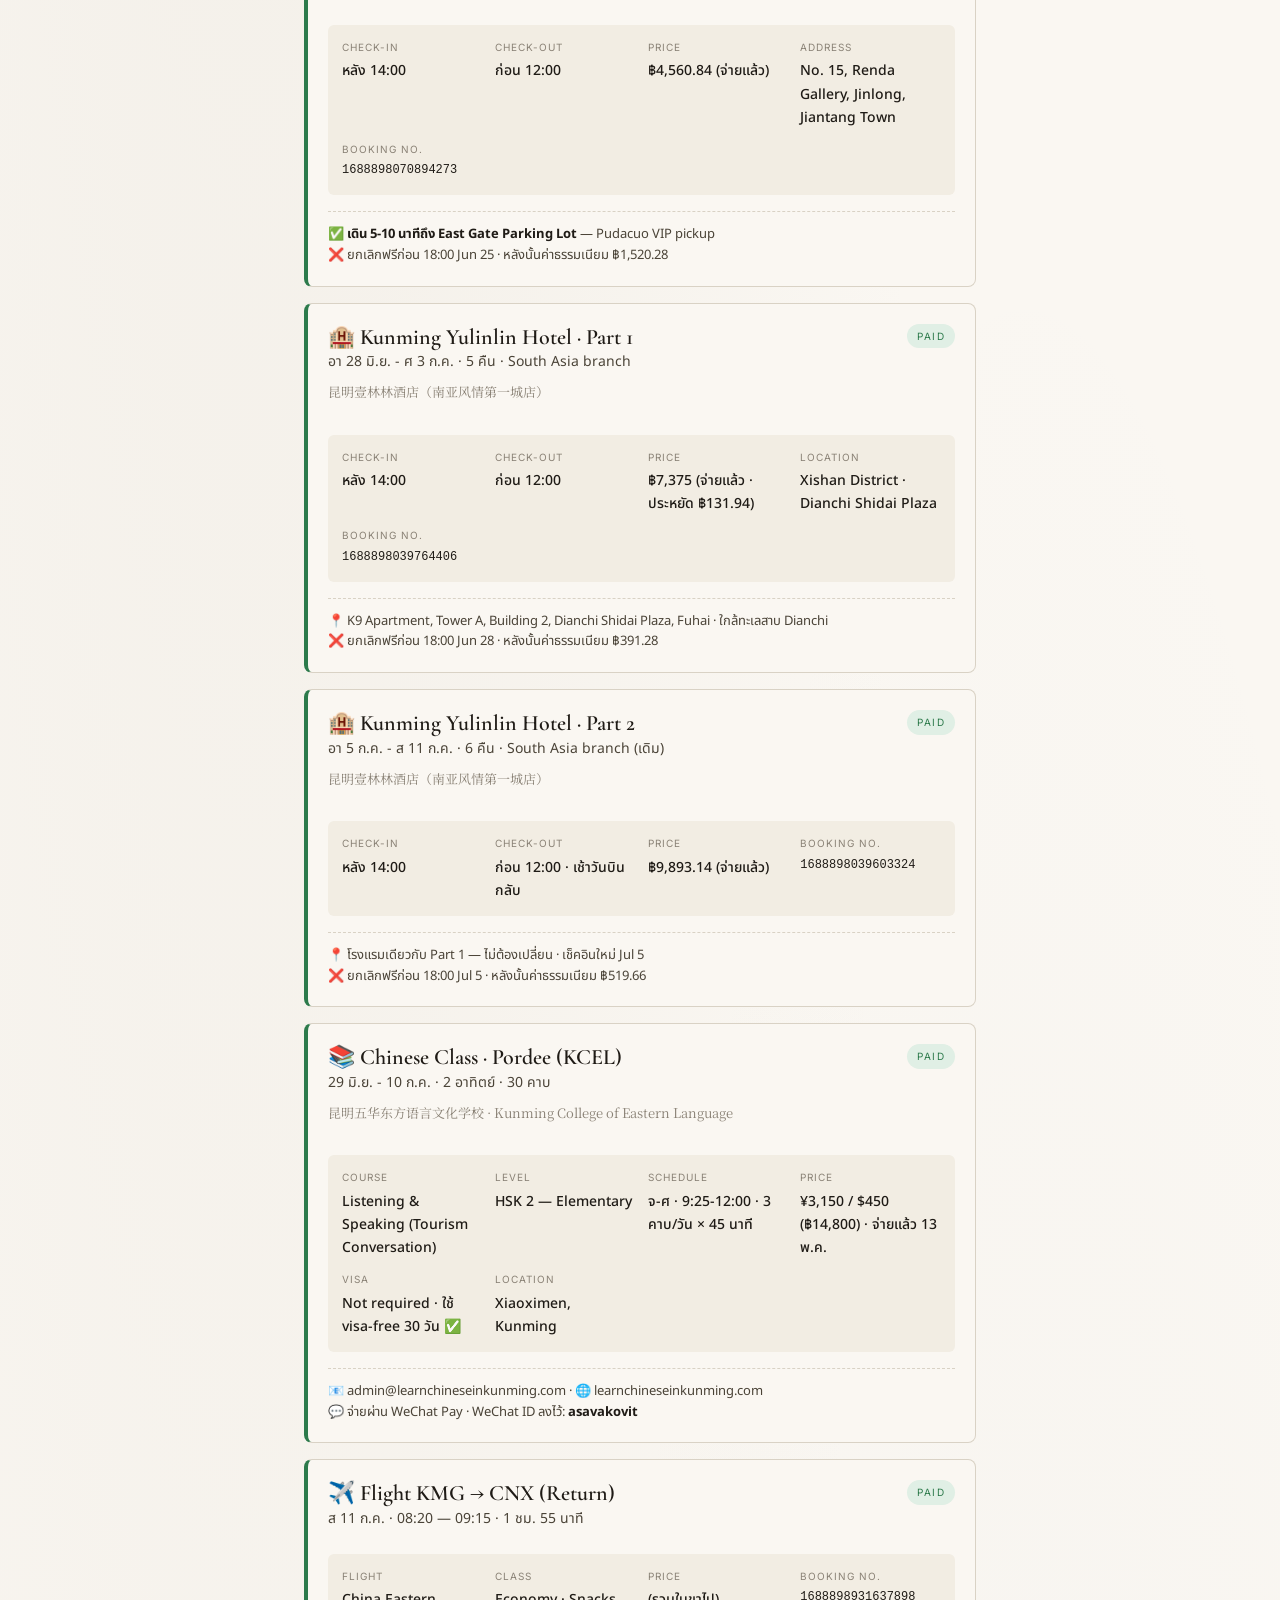
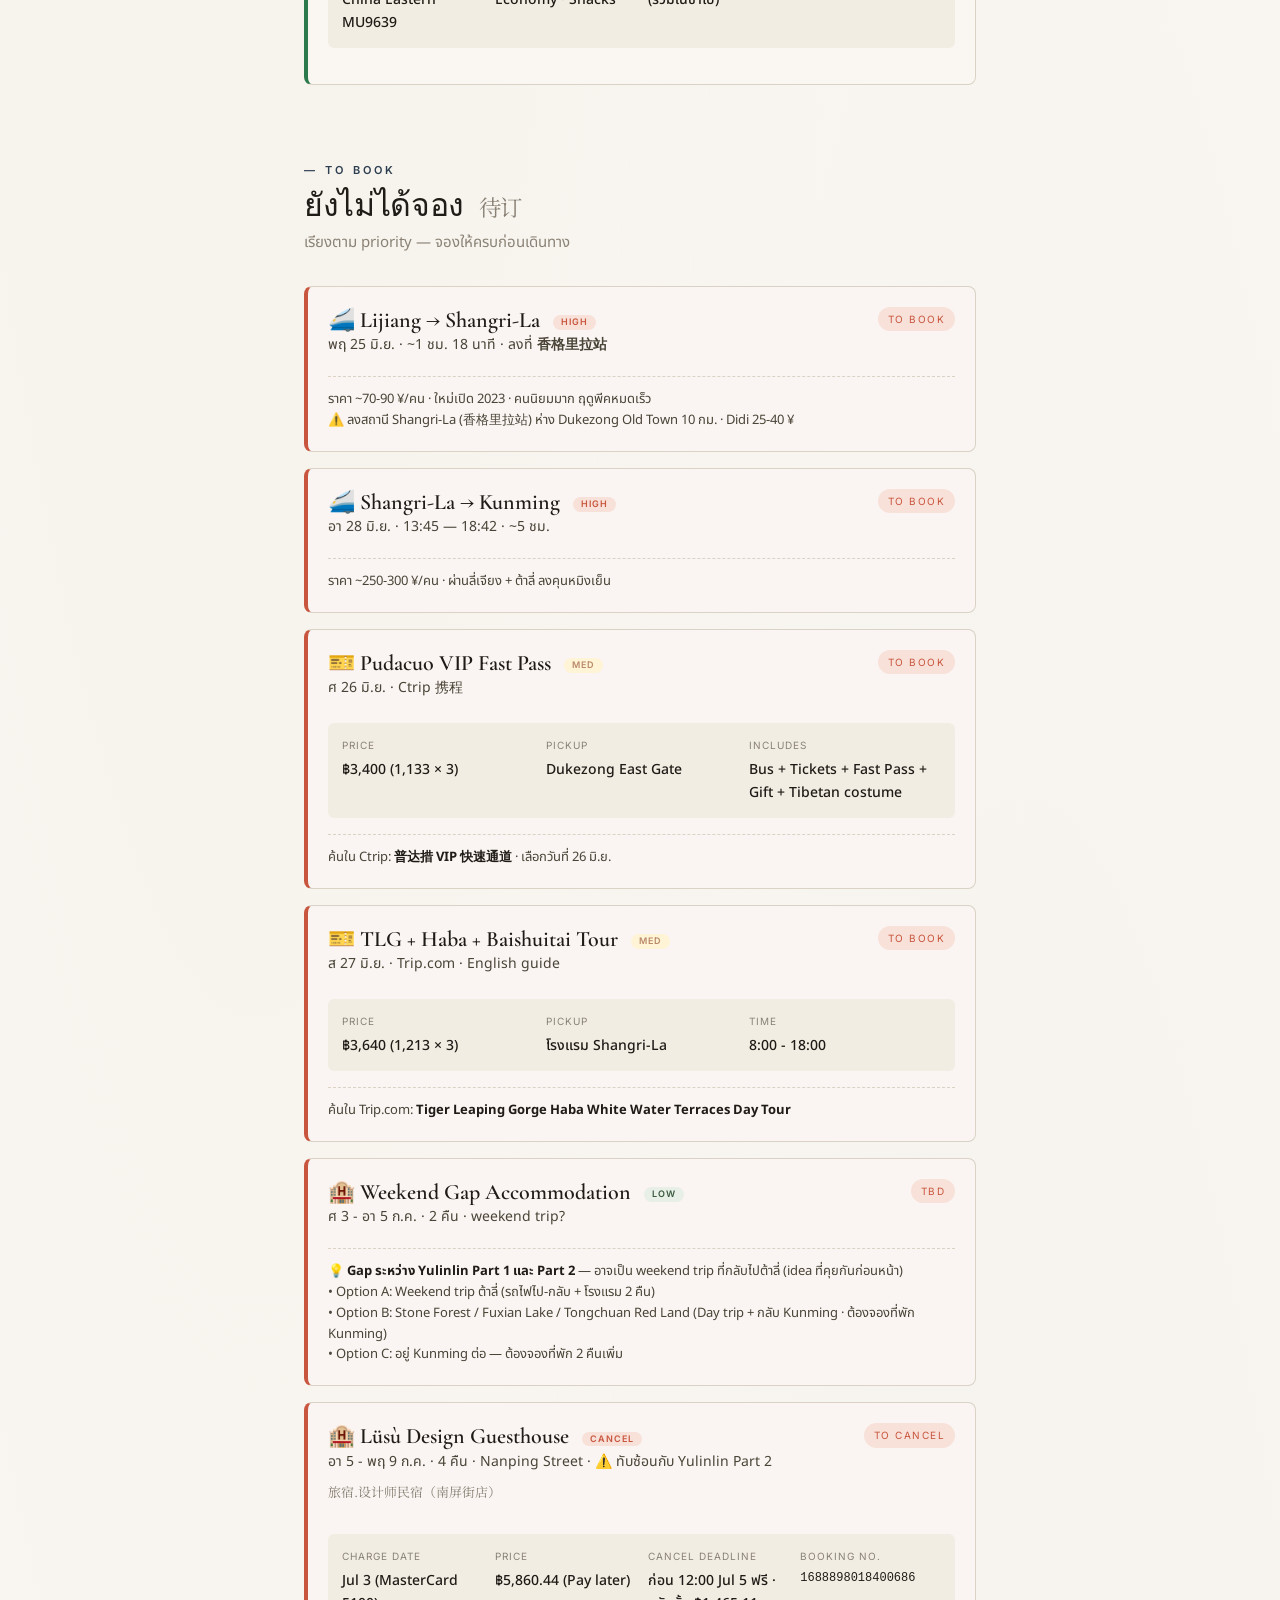
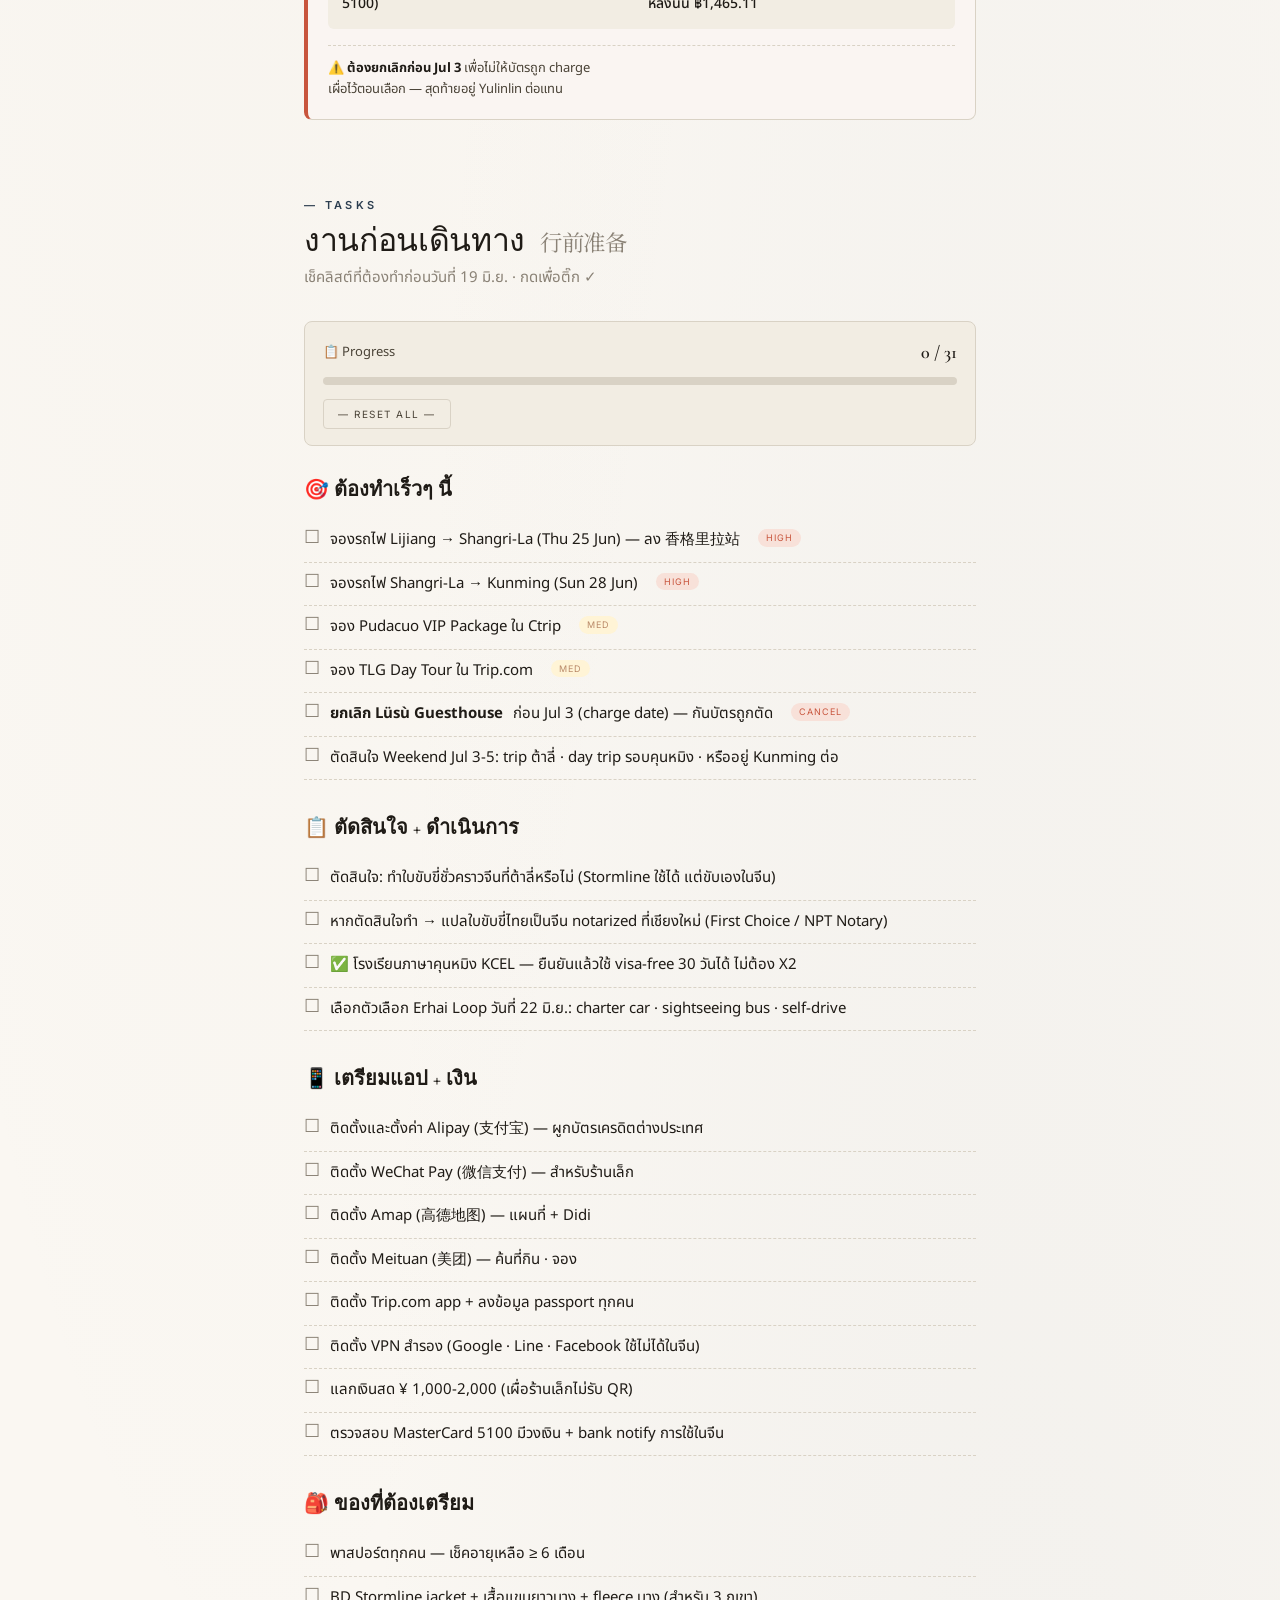
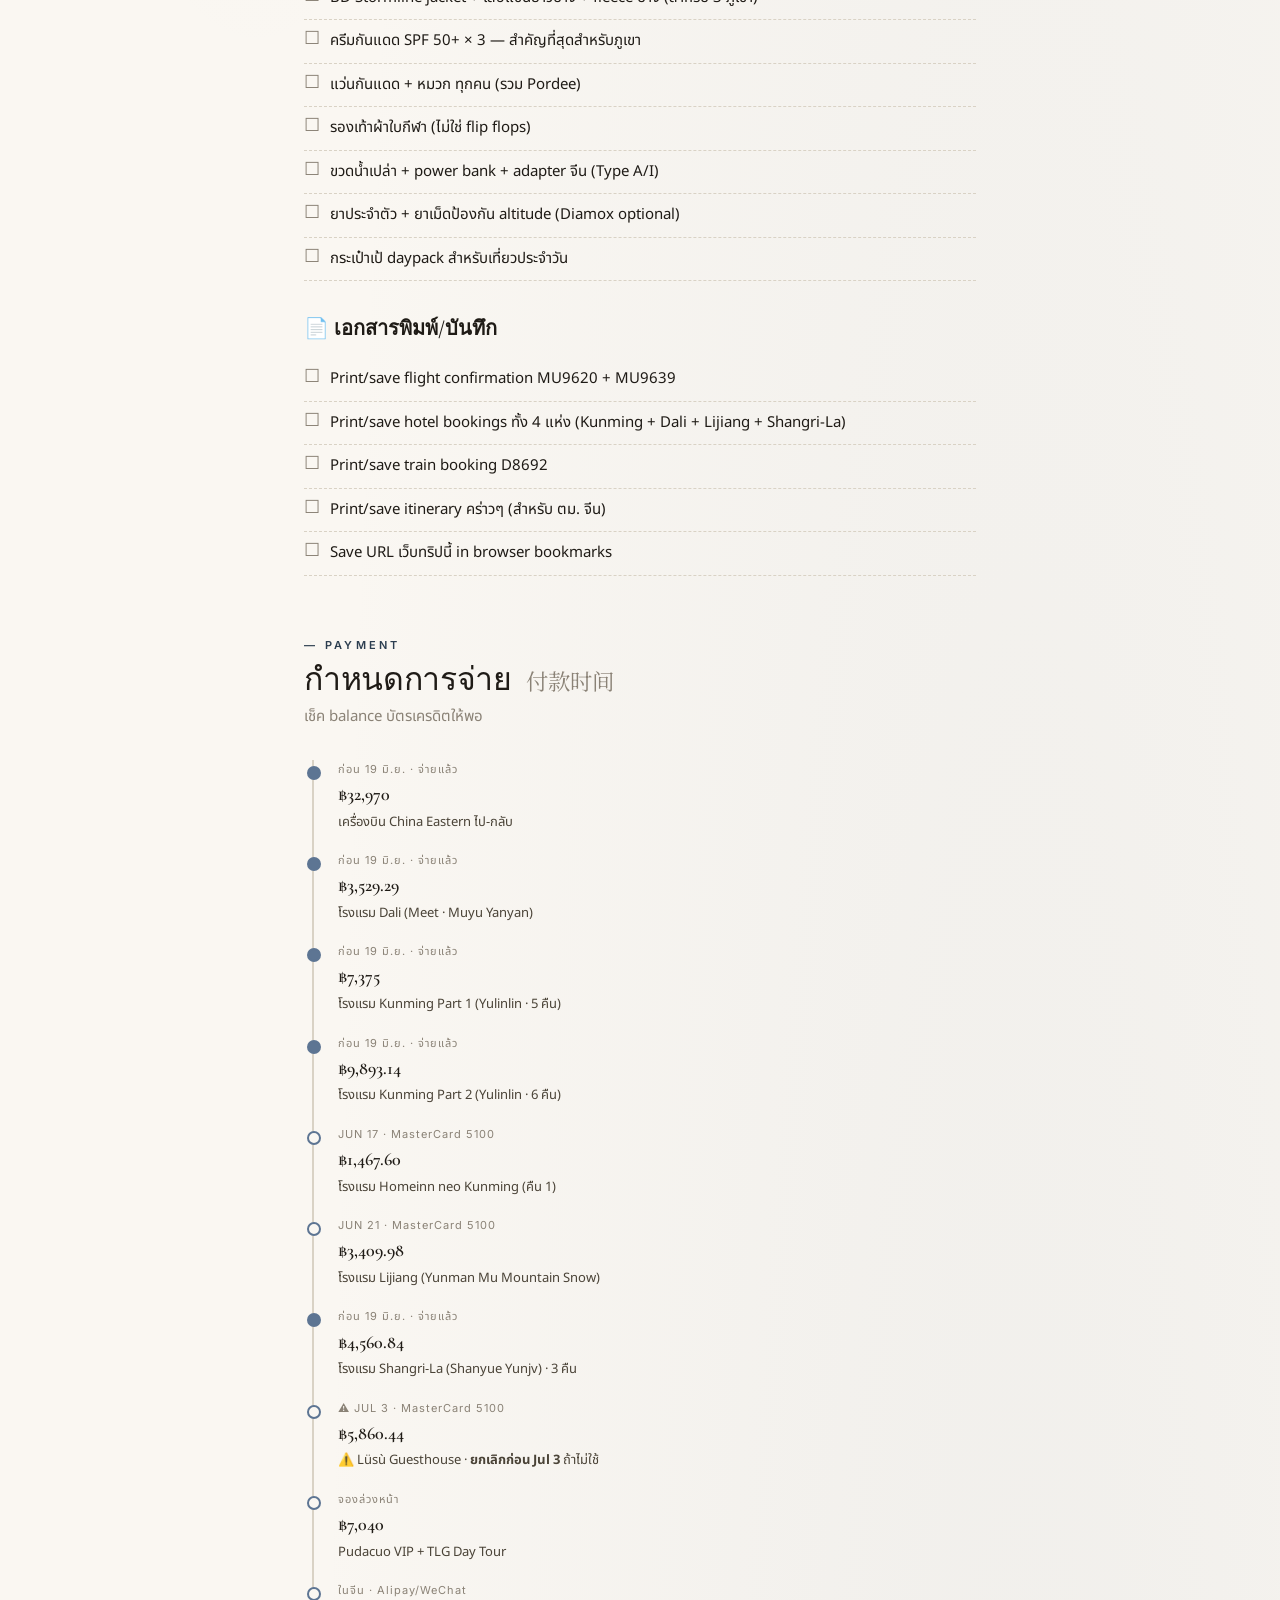
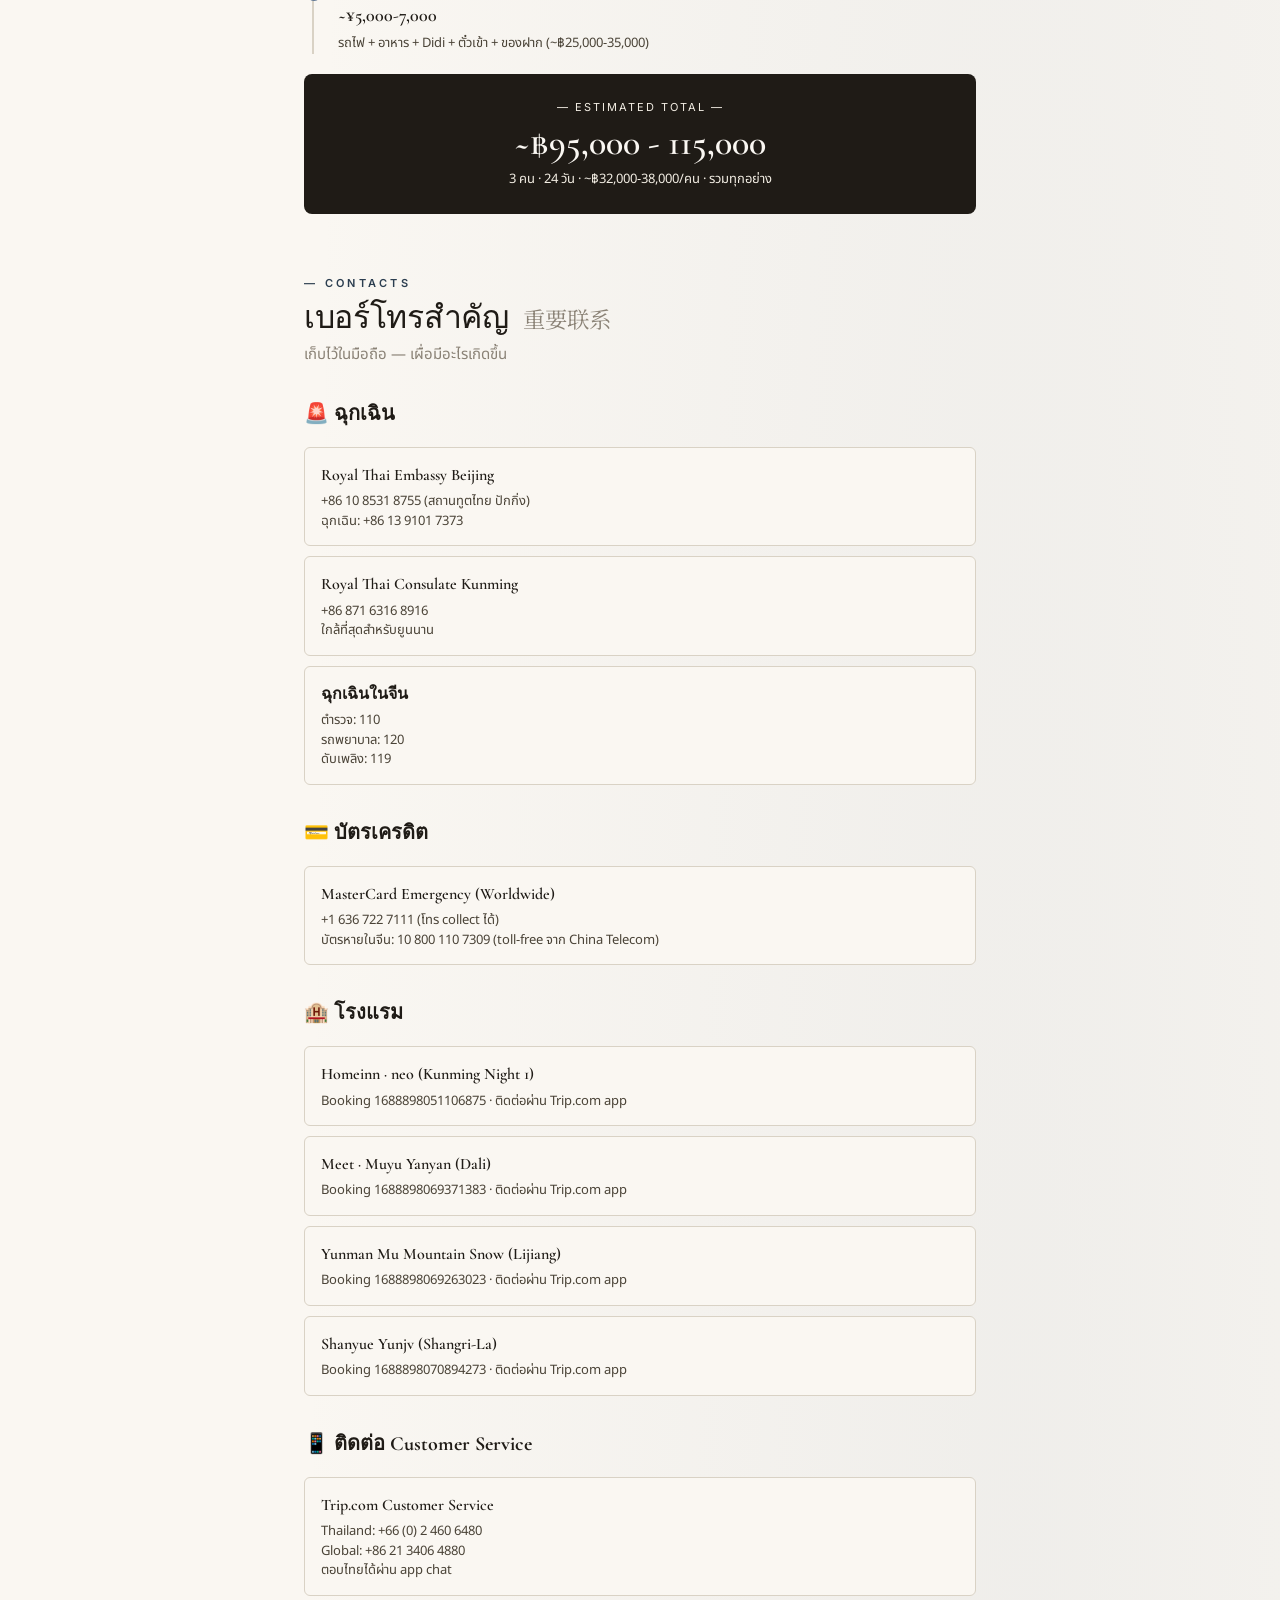
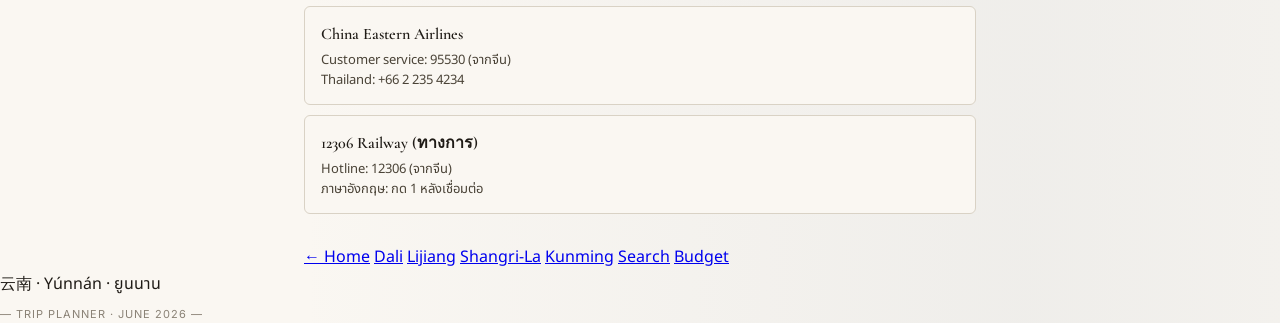
==== commit ae32d16c: "Add C985 train Dali→Lijiang PAID: 07:45-09:35, move Three Pagodas to Day 1 afternoon, expand Lijiang" ====
--- a/bookings.html
+++ b/bookings.html
@@ -549,6 +549,43 @@
       </div>
     </div>
 
+    <!-- Train Dali to Lijiang -->
+    <div class="booking-card paid">
+      <div class="booking-header">
+        <div>
+          <div class="booking-title">🚄 Dali → Lijiang · C985</div>
+          <div class="booking-subtitle">อ 23 มิ.ย. · 07:45 — 09:35 · 1 ชม. 50 นาที</div>
+        </div>
+        <div class="booking-status paid-tag">PAID</div>
+      </div>
+      <div class="booking-grid">
+        <div>
+          <div class="booking-detail-label">DEPART FROM</div>
+          <div class="booking-detail-value">Dali Station (大理站)</div>
+        </div>
+        <div>
+          <div class="booking-detail-label">COACH</div>
+          <div class="booking-detail-value">Coach 02 · 2nd class</div>
+        </div>
+        <div>
+          <div class="booking-detail-label">SEATS</div>
+          <div class="booking-detail-value">09A · 09B · 09C</div>
+        </div>
+        <div>
+          <div class="booking-detail-label">PRICE</div>
+          <div class="booking-detail-value">¥200 (80+80+40)</div>
+        </div>
+        <div>
+          <div class="booking-detail-label">ORDER NO.</div>
+          <div class="booking-detail-value mono">E355574114</div>
+        </div>
+      </div>
+      <div class="booking-note">
+        ⚠️ <strong>เช้ามาก — ต้องตื่น 05:30</strong> · เก็บกระเป๋าตั้งแต่คืนก่อน<br>
+        🚕 Didi จากเมืองเก่าไปสถานี ~30 กม. · 30-40 นาที · ออก 06:15
+      </div>
+    </div>
+
     <!-- Hotel Dali -->
     <div class="booking-card paid">
       <div class="booking-header">
@@ -807,31 +844,18 @@
     <h2 class="section-title">ยังไม่ได้จอง <span class="chinese">待订</span></h2>
     <p class="section-subtitle">เรียงตาม priority — จองให้ครบก่อนเดินทาง</p>
 
-    <!-- Train Dali to Lijiang -->
-    <div class="booking-card pending">
-      <div class="booking-header">
-        <div>
-          <div class="booking-title">🚄 Dali → Lijiang <span class="priority-tag high">HIGH</span></div>
-          <div class="booking-subtitle">อ 23 มิ.ย. · ~2 ชม. · 12306 หรือ Trip.com</div>
-        </div>
-        <div class="booking-status pending-tag">TO BOOK</div>
-      </div>
-      <div class="booking-note">
-        <strong>เปิดขาย 15 วันล่วงหน้า</strong> — ราคา ~70-90 ¥/คน · จองให้เร็ว เพราะคนเยอะฤดูพีค
-      </div>
-    </div>
-
     <!-- Train Lijiang to Shangri-La -->
     <div class="booking-card pending">
       <div class="booking-header">
         <div>
           <div class="booking-title">🚄 Lijiang → Shangri-La <span class="priority-tag high">HIGH</span></div>
-          <div class="booking-subtitle">พฤ 25 มิ.ย. · ~2 ชม. · 12306 หรือ Trip.com</div>
+          <div class="booking-subtitle">พฤ 25 มิ.ย. · ~1 ชม. 18 นาที · ลงที่ <strong>香格里拉站</strong></div>
         </div>
         <div class="booking-status pending-tag">TO BOOK</div>
       </div>
       <div class="booking-note">
-        ราคา ~70-90 ¥/คน · ใหม่เปิด 2023 · คนนิยมมาก ฤดูพีคหมดเร็ว
+        ราคา ~70-90 ¥/คน · ใหม่เปิด 2023 · คนนิยมมาก ฤดูพีคหมดเร็ว<br>
+        ⚠️ ลงสถานี Shangri-La (香格里拉站) ห่าง Dukezong Old Town 10 กม. · Didi 25-40 ¥
       </div>
     </div>
 
@@ -978,8 +1002,7 @@
 
     <h3 style="font-family: var(--serif); font-size: 20px; margin-top: 24px; margin-bottom: 12px; color: var(--ink);">🎯 ต้องทำเร็วๆ นี้</h3>
     <ul class="checklist">
-      <li>จองรถไฟ Dali → Lijiang (Tue 23 Jun) — 12306 หรือ Trip.com <span class="priority-tag high">HIGH</span></li>
-      <li>จองรถไฟ Lijiang → Shangri-La (Thu 25 Jun) <span class="priority-tag high">HIGH</span></li>
+      <li>จองรถไฟ Lijiang → Shangri-La (Thu 25 Jun) — ลง 香格里拉站 <span class="priority-tag high">HIGH</span></li>
       <li>จองรถไฟ Shangri-La → Kunming (Sun 28 Jun) <span class="priority-tag high">HIGH</span></li>
       <li>จอง Pudacuo VIP Package ใน Ctrip <span class="priority-tag med">MED</span></li>
       <li>จอง TLG Day Tour ใน Trip.com <span class="priority-tag med">MED</span></li>
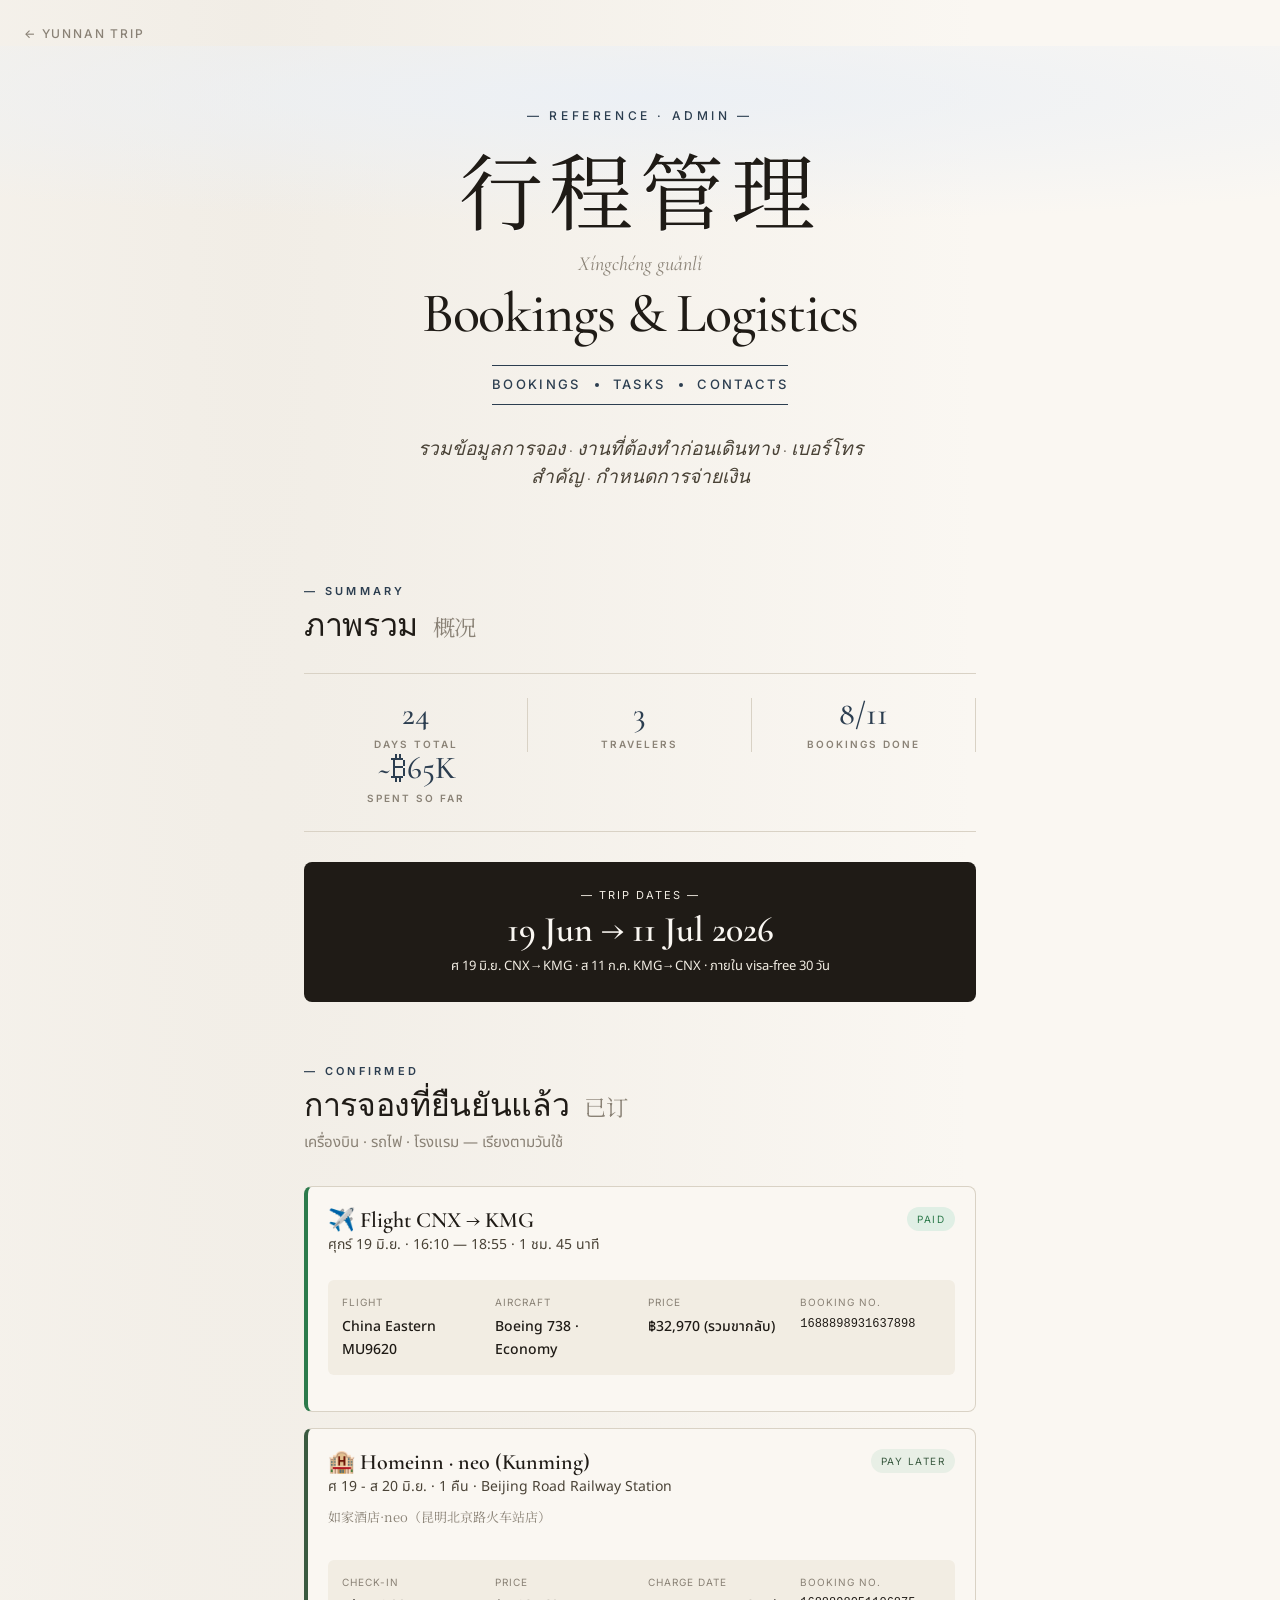
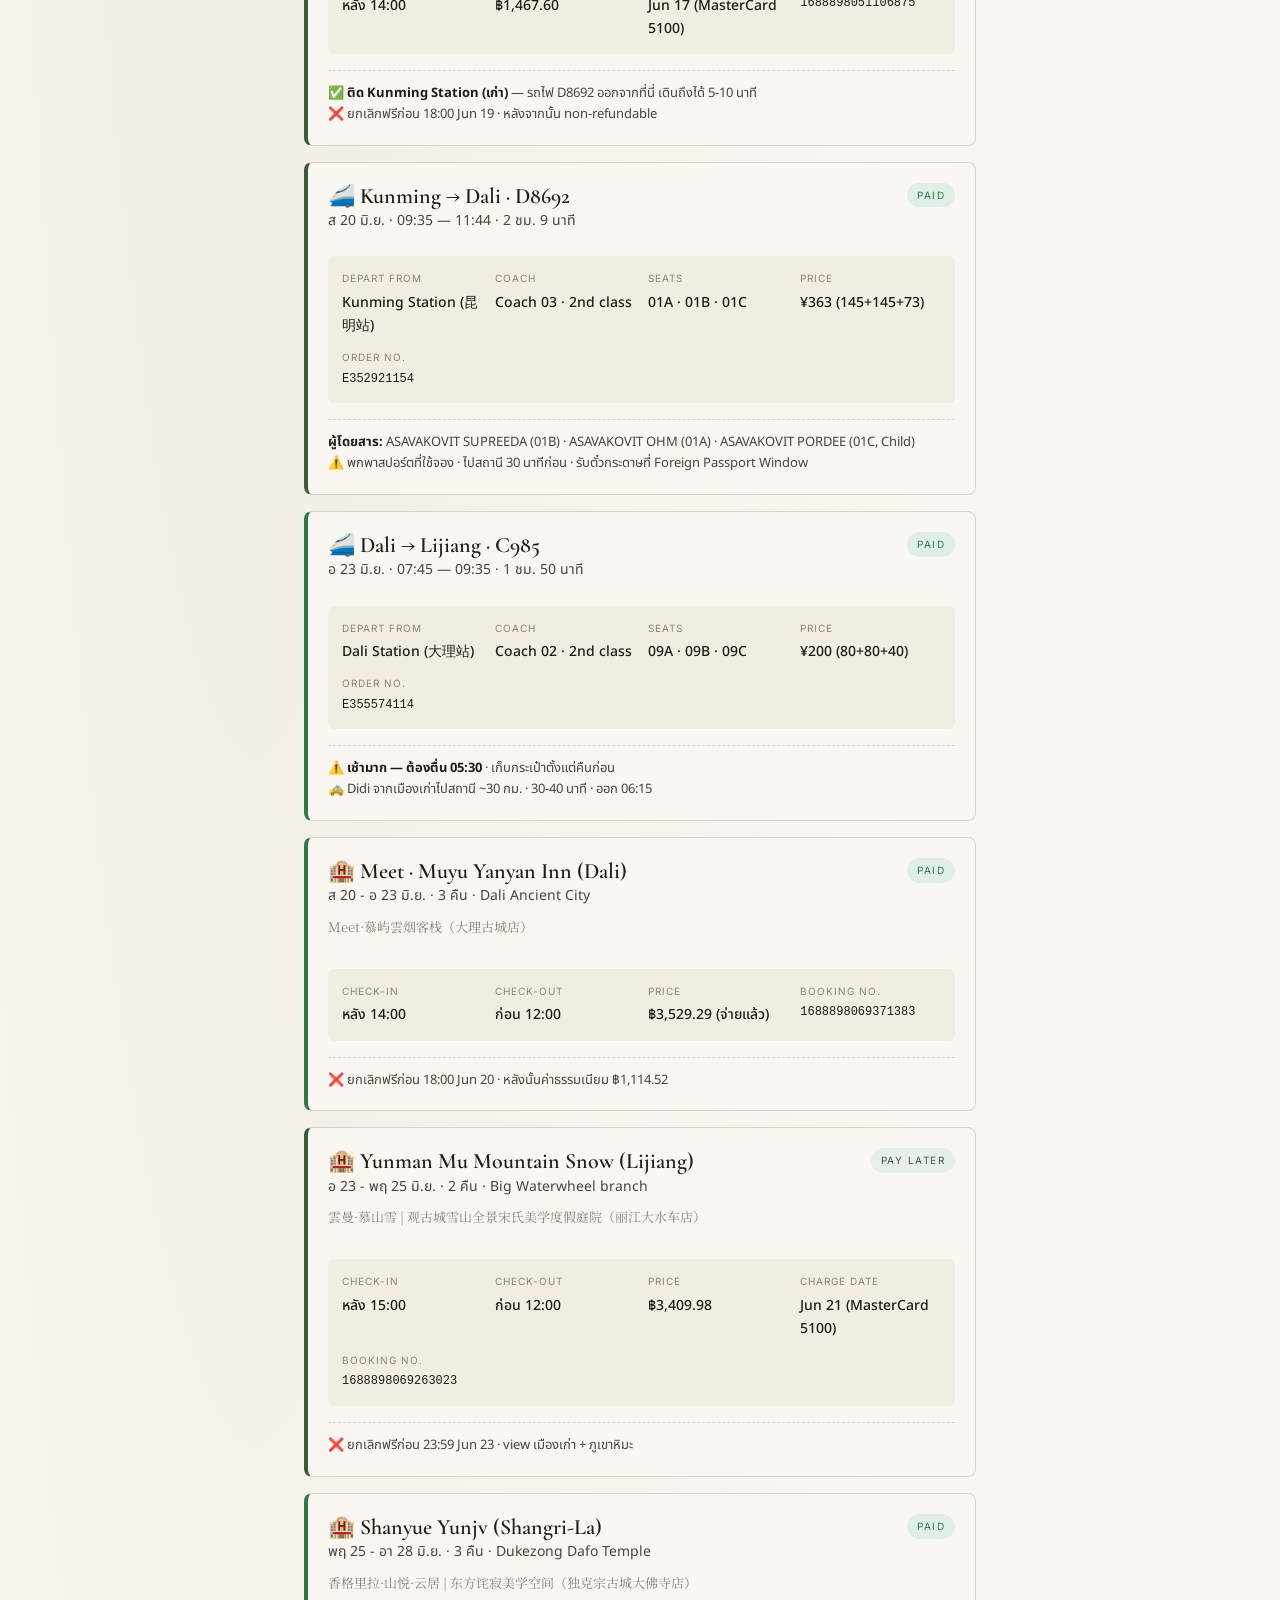
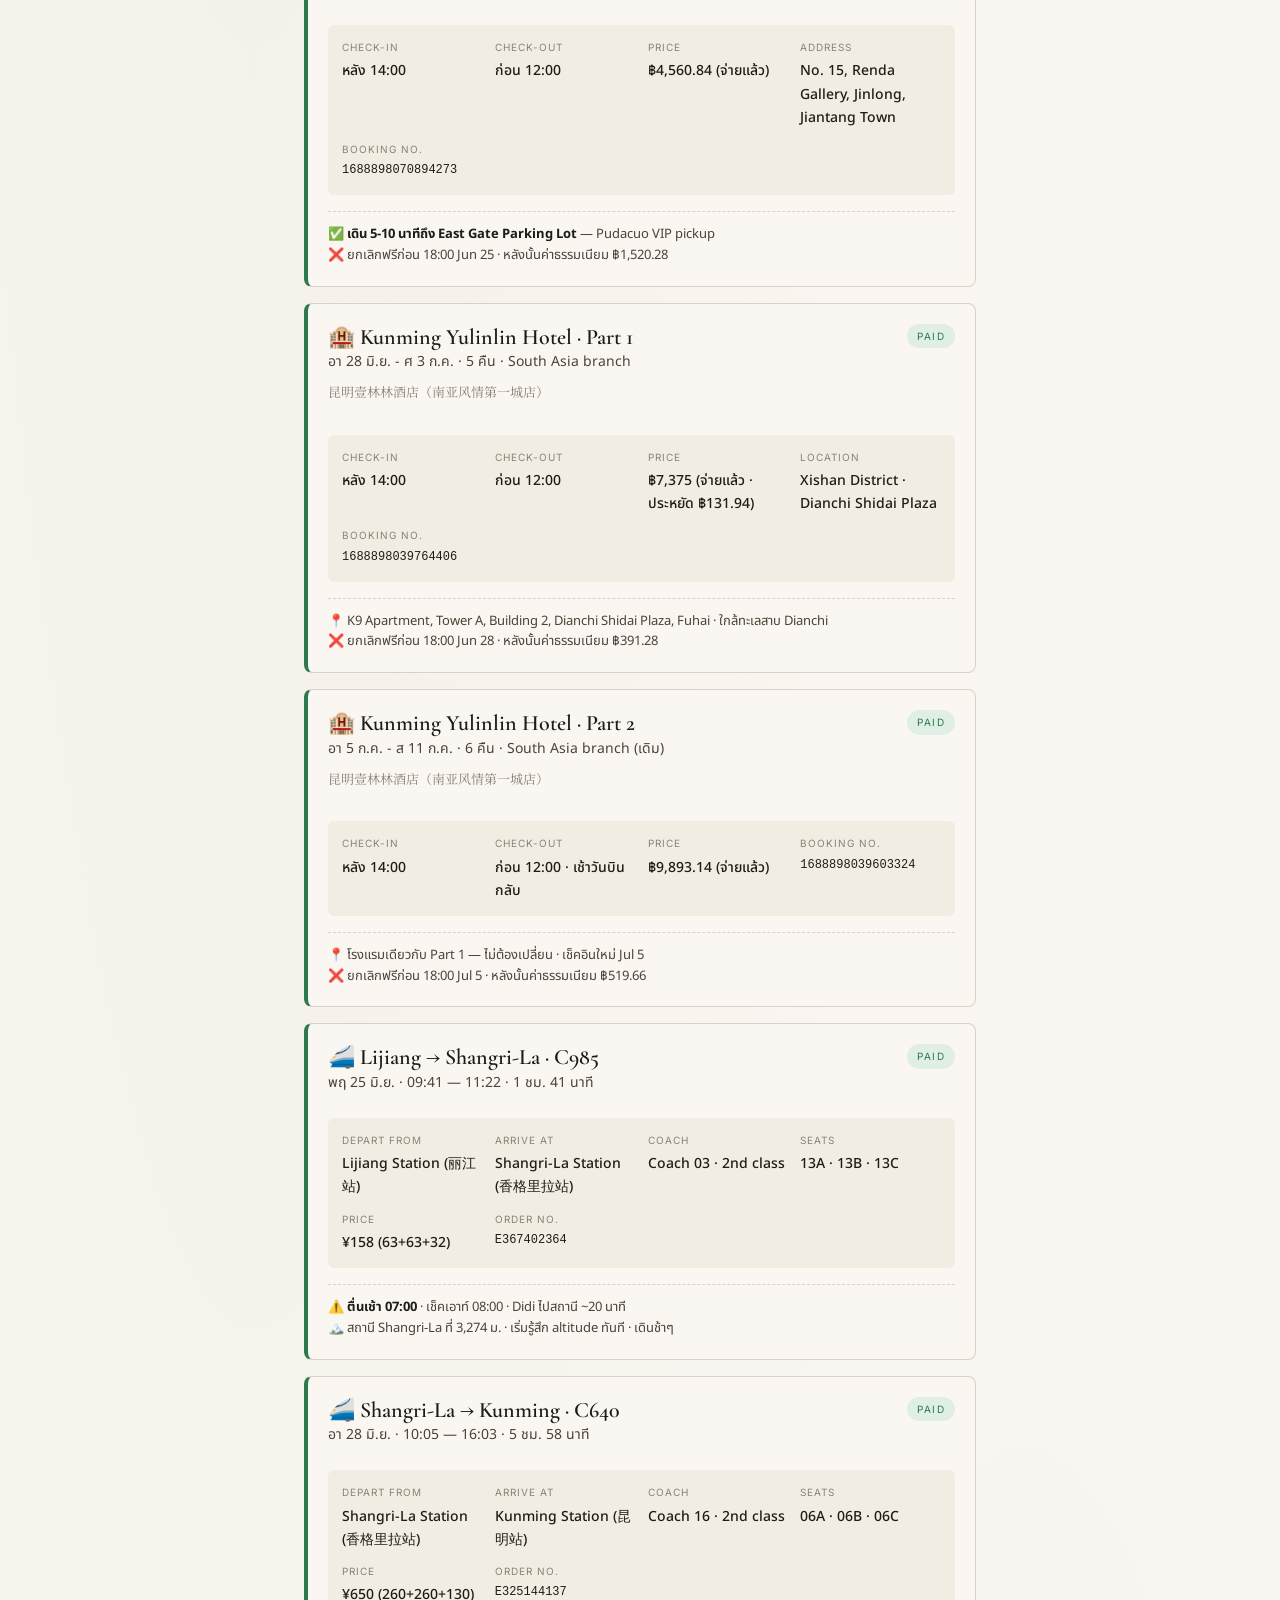
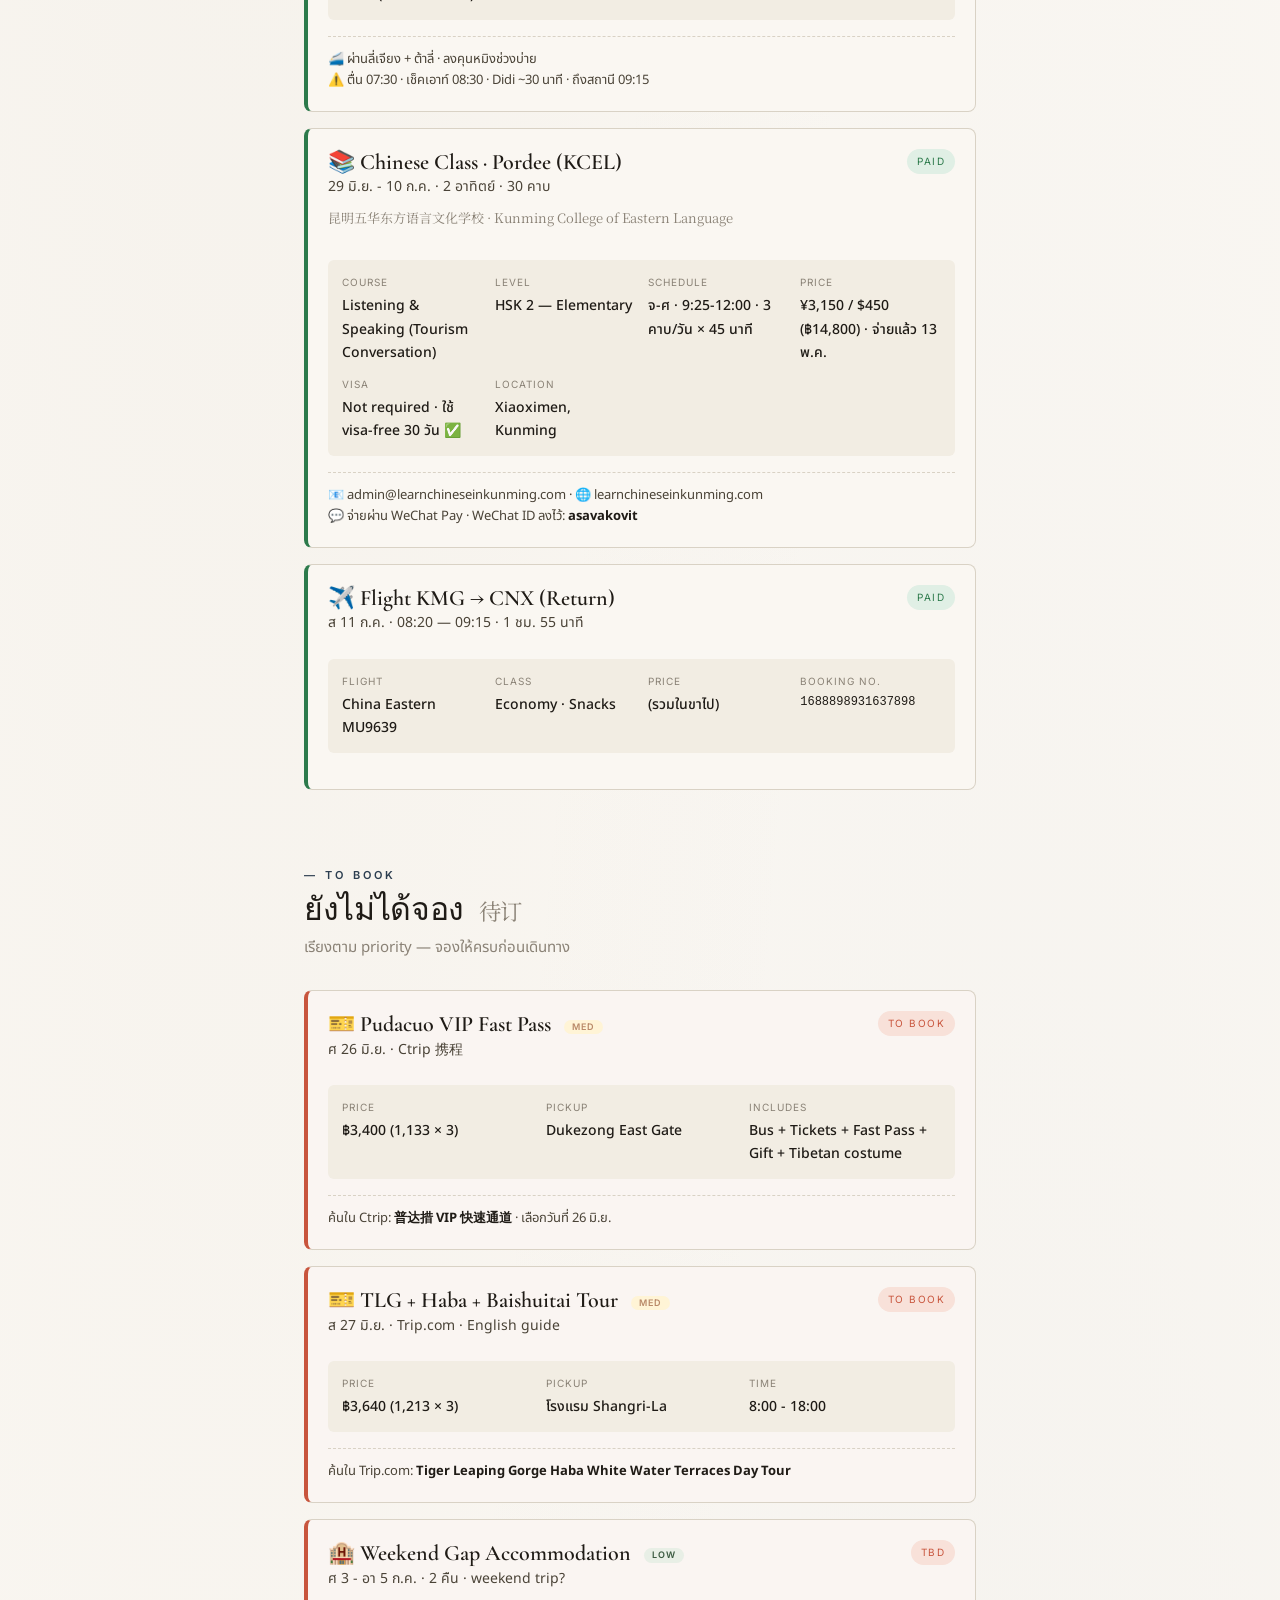
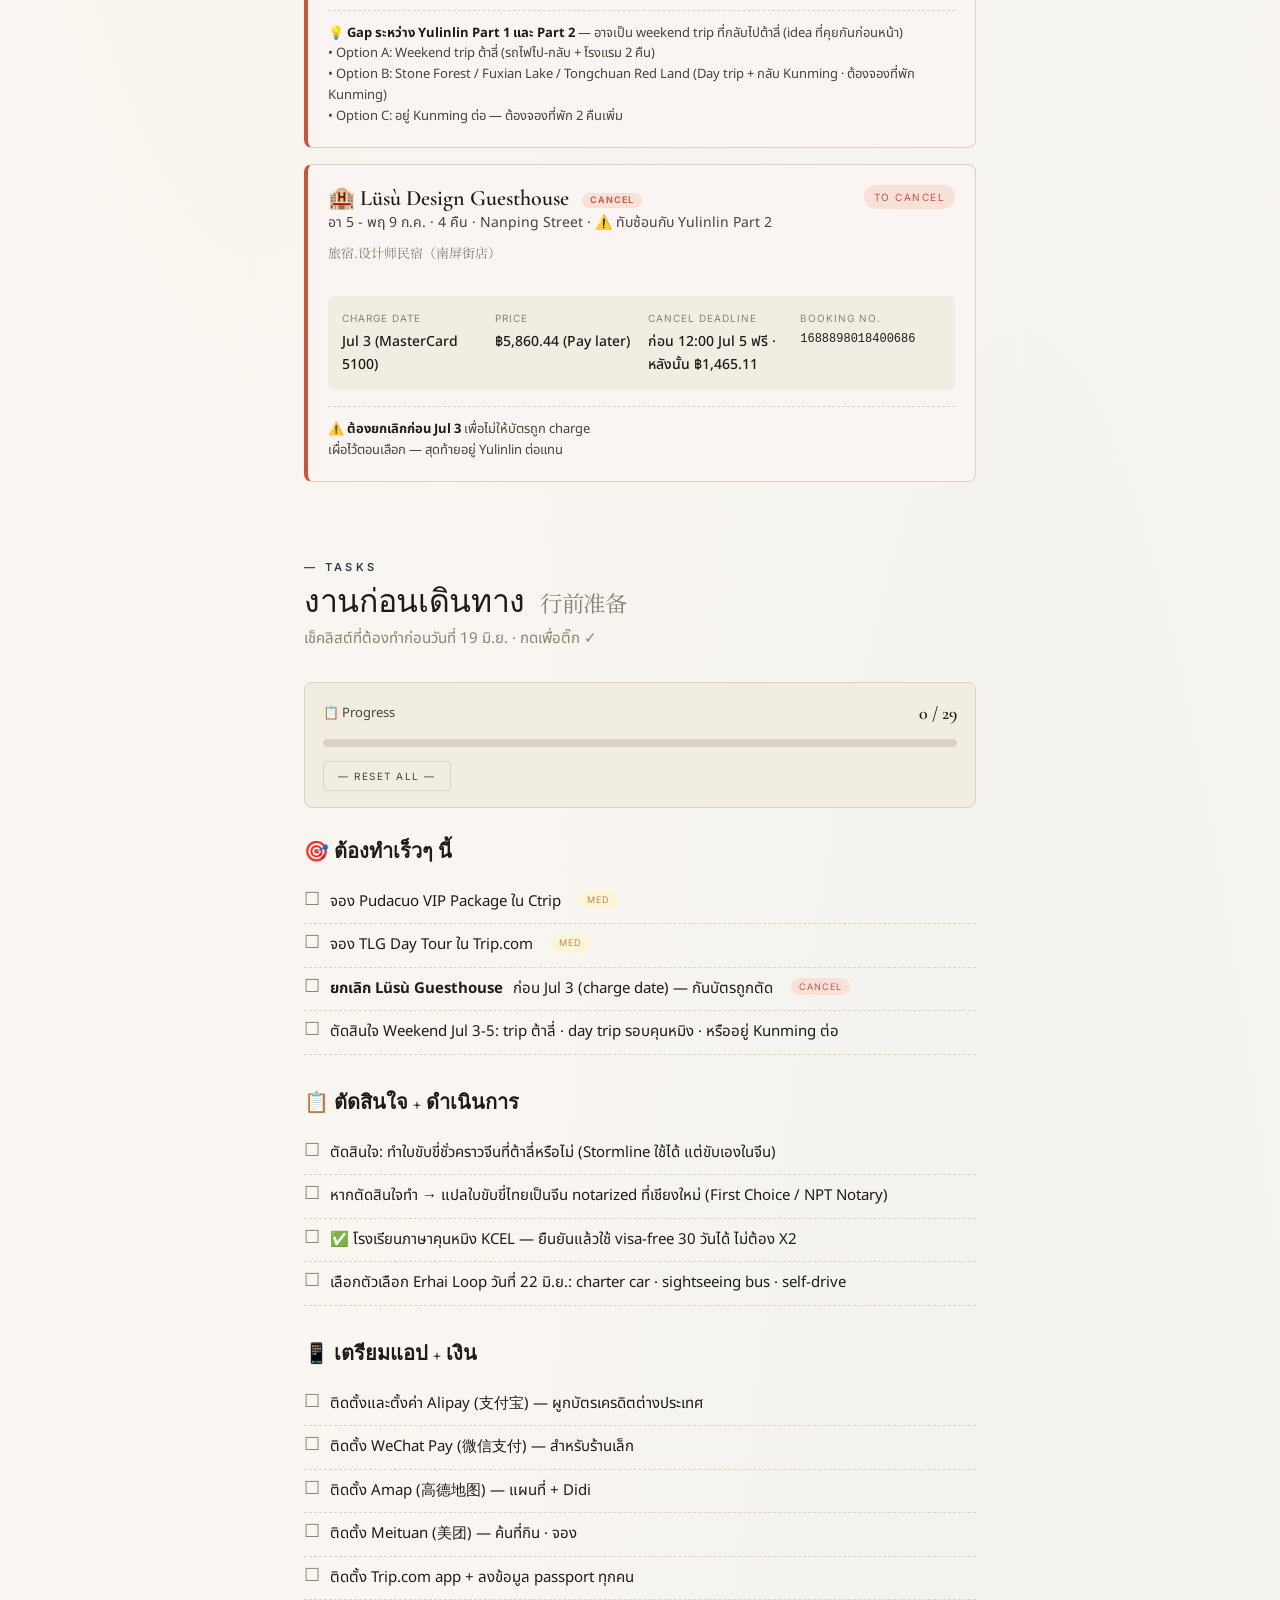
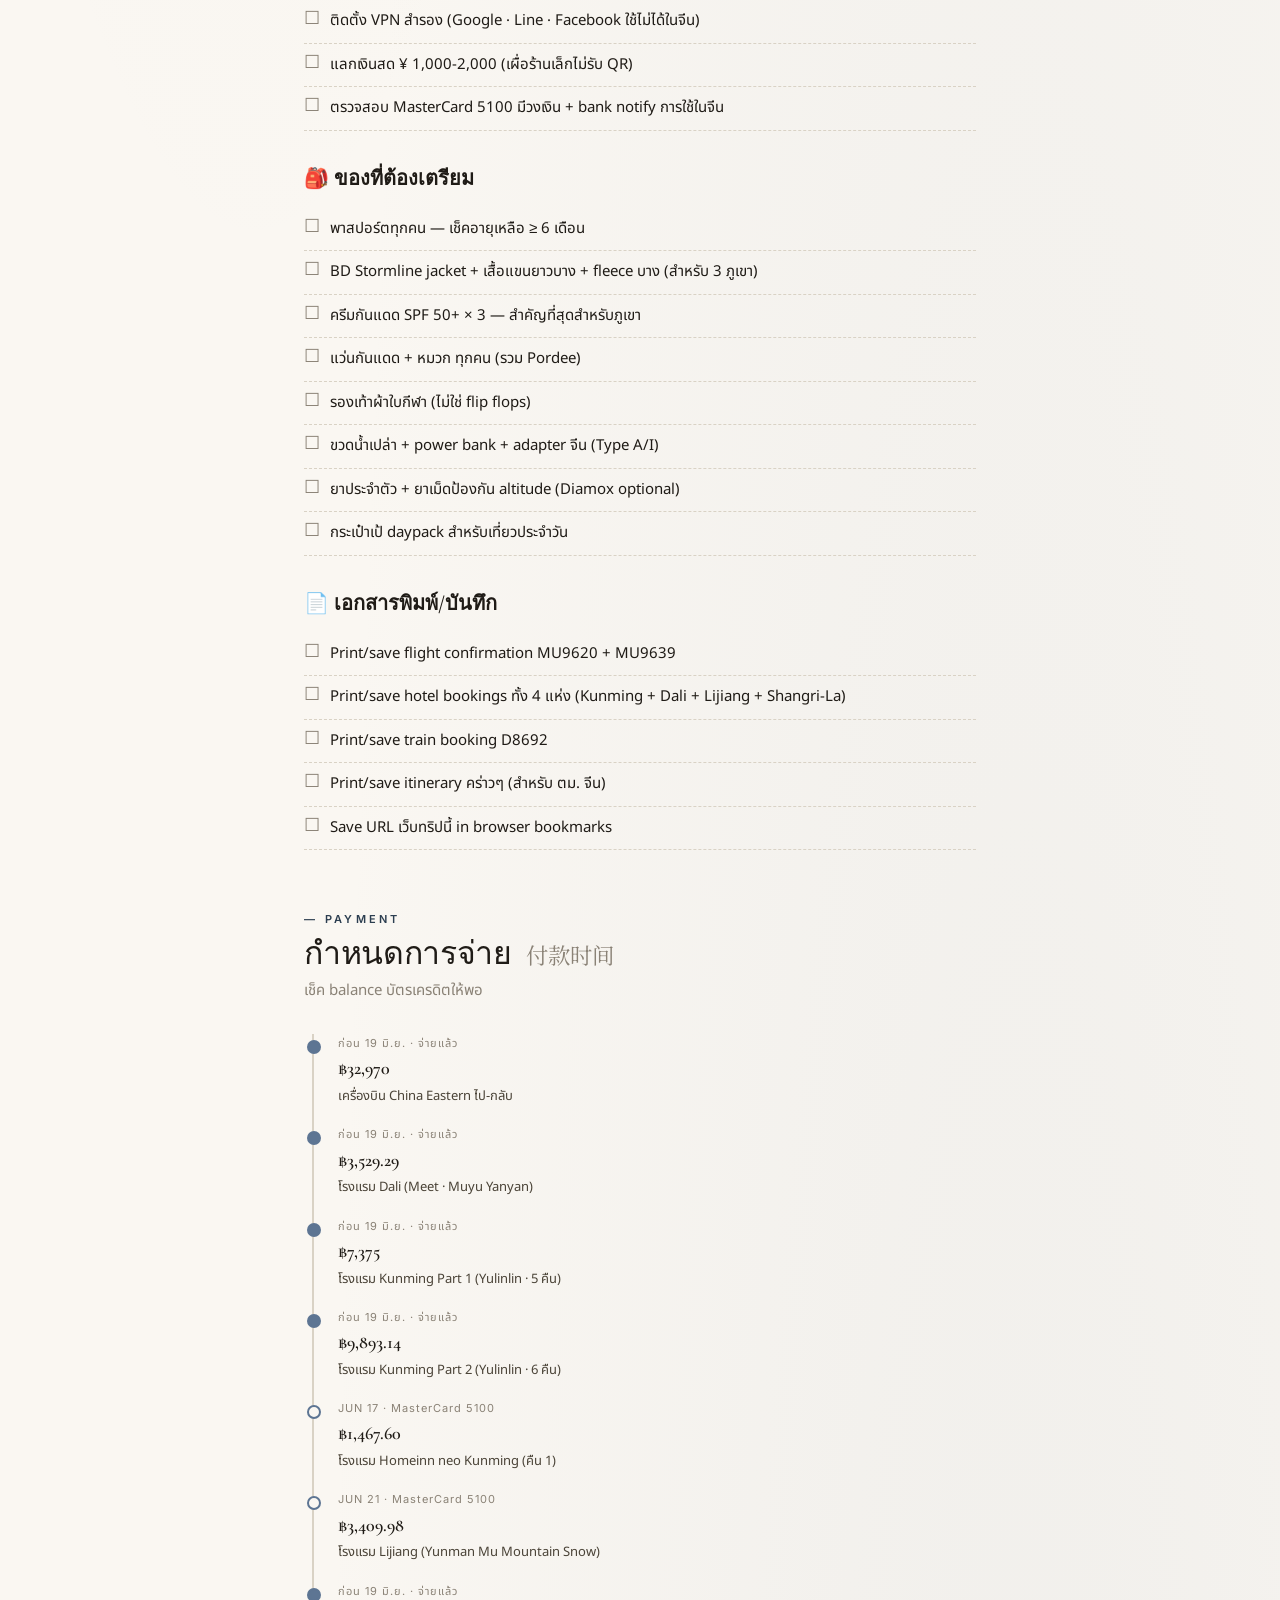
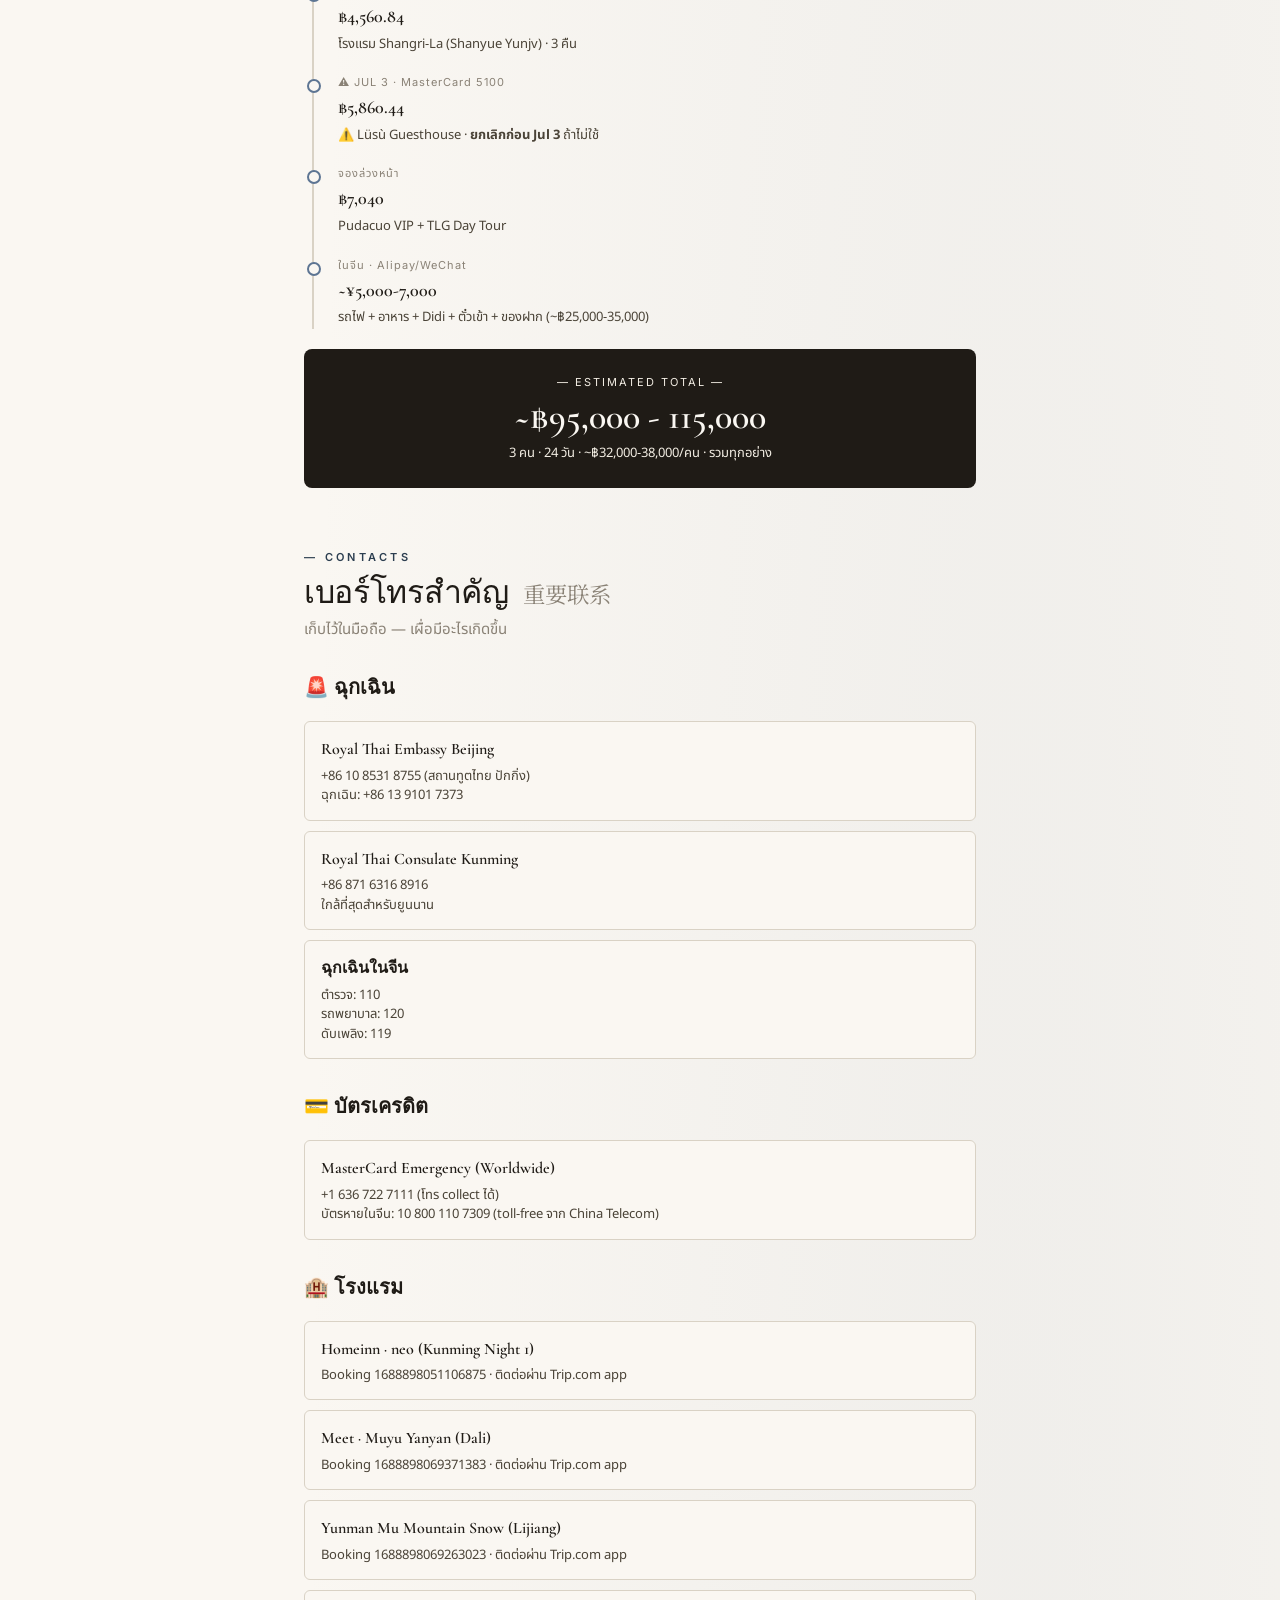
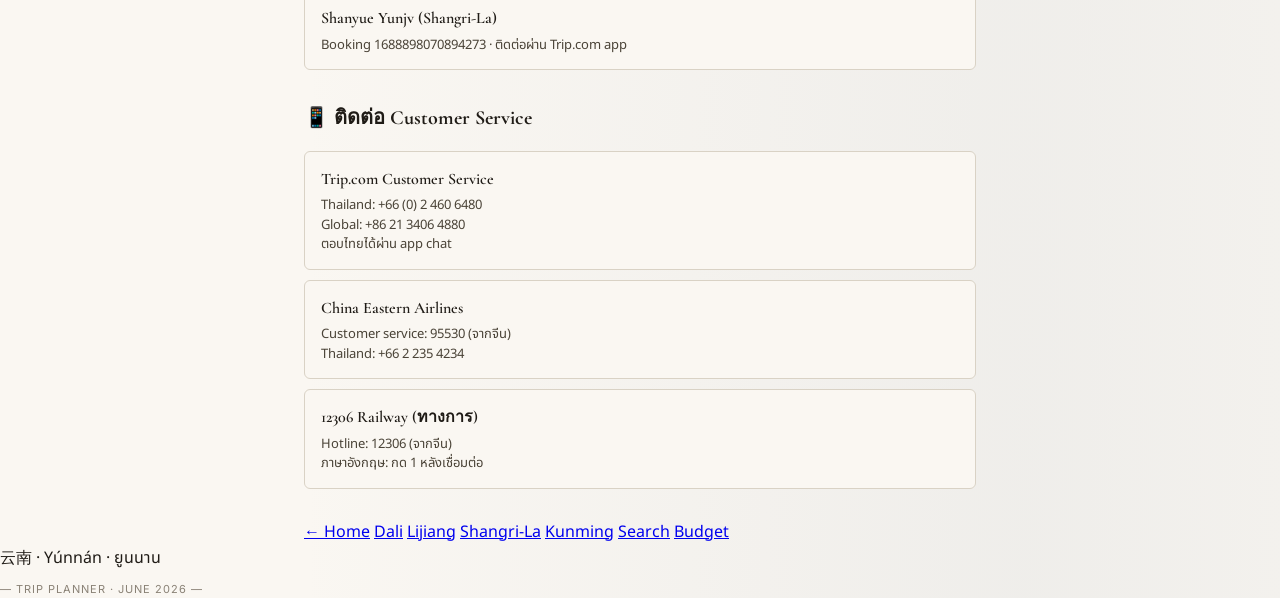
==== commit 9dc88242: "Add remaining 2 trains: C985 Lijiang→Shangri-La (09:41), C640 Shangri-La→Kunming (10:05); reshuffle " ====
--- a/bookings.html
+++ b/bookings.html
@@ -766,6 +766,88 @@
       </div>
     </div>
 
+    <!-- Train Lijiang to Shangri-La -->
+    <div class="booking-card paid">
+      <div class="booking-header">
+        <div>
+          <div class="booking-title">🚄 Lijiang → Shangri-La · C985</div>
+          <div class="booking-subtitle">พฤ 25 มิ.ย. · 09:41 — 11:22 · 1 ชม. 41 นาที</div>
+        </div>
+        <div class="booking-status paid-tag">PAID</div>
+      </div>
+      <div class="booking-grid">
+        <div>
+          <div class="booking-detail-label">DEPART FROM</div>
+          <div class="booking-detail-value">Lijiang Station (丽江站)</div>
+        </div>
+        <div>
+          <div class="booking-detail-label">ARRIVE AT</div>
+          <div class="booking-detail-value">Shangri-La Station (香格里拉站)</div>
+        </div>
+        <div>
+          <div class="booking-detail-label">COACH</div>
+          <div class="booking-detail-value">Coach 03 · 2nd class</div>
+        </div>
+        <div>
+          <div class="booking-detail-label">SEATS</div>
+          <div class="booking-detail-value">13A · 13B · 13C</div>
+        </div>
+        <div>
+          <div class="booking-detail-label">PRICE</div>
+          <div class="booking-detail-value">¥158 (63+63+32)</div>
+        </div>
+        <div>
+          <div class="booking-detail-label">ORDER NO.</div>
+          <div class="booking-detail-value mono">E367402364</div>
+        </div>
+      </div>
+      <div class="booking-note">
+        ⚠️ <strong>ตื่นเช้า 07:00</strong> · เช็คเอาท์ 08:00 · Didi ไปสถานี ~20 นาที<br>
+        🏔️ สถานี Shangri-La ที่ 3,274 ม. · เริ่มรู้สึก altitude ทันที · เดินช้าๆ
+      </div>
+    </div>
+
+    <!-- Train Shangri-La to Kunming -->
+    <div class="booking-card paid">
+      <div class="booking-header">
+        <div>
+          <div class="booking-title">🚄 Shangri-La → Kunming · C640</div>
+          <div class="booking-subtitle">อา 28 มิ.ย. · 10:05 — 16:03 · 5 ชม. 58 นาที</div>
+        </div>
+        <div class="booking-status paid-tag">PAID</div>
+      </div>
+      <div class="booking-grid">
+        <div>
+          <div class="booking-detail-label">DEPART FROM</div>
+          <div class="booking-detail-value">Shangri-La Station (香格里拉站)</div>
+        </div>
+        <div>
+          <div class="booking-detail-label">ARRIVE AT</div>
+          <div class="booking-detail-value">Kunming Station (昆明站)</div>
+        </div>
+        <div>
+          <div class="booking-detail-label">COACH</div>
+          <div class="booking-detail-value">Coach 16 · 2nd class</div>
+        </div>
+        <div>
+          <div class="booking-detail-label">SEATS</div>
+          <div class="booking-detail-value">06A · 06B · 06C</div>
+        </div>
+        <div>
+          <div class="booking-detail-label">PRICE</div>
+          <div class="booking-detail-value">¥650 (260+260+130)</div>
+        </div>
+        <div>
+          <div class="booking-detail-label">ORDER NO.</div>
+          <div class="booking-detail-value mono">E325144137</div>
+        </div>
+      </div>
+      <div class="booking-note">
+        🚄 ผ่านลี่เจียง + ต้าลี่ · ลงคุนหมิงช่วงบ่าย<br>
+        ⚠️ ตื่น 07:30 · เช็คเอาท์ 08:30 · Didi ~30 นาที · ถึงสถานี 09:15
+      </div>
+    </div>
+
     <!-- Chinese School Pordee -->
     <div class="booking-card paid">
       <div class="booking-header">
@@ -844,35 +926,6 @@
     <h2 class="section-title">ยังไม่ได้จอง <span class="chinese">待订</span></h2>
     <p class="section-subtitle">เรียงตาม priority — จองให้ครบก่อนเดินทาง</p>
 
-    <!-- Train Lijiang to Shangri-La -->
-    <div class="booking-card pending">
-      <div class="booking-header">
-        <div>
-          <div class="booking-title">🚄 Lijiang → Shangri-La <span class="priority-tag high">HIGH</span></div>
-          <div class="booking-subtitle">พฤ 25 มิ.ย. · ~1 ชม. 18 นาที · ลงที่ <strong>香格里拉站</strong></div>
-        </div>
-        <div class="booking-status pending-tag">TO BOOK</div>
-      </div>
-      <div class="booking-note">
-        ราคา ~70-90 ¥/คน · ใหม่เปิด 2023 · คนนิยมมาก ฤดูพีคหมดเร็ว<br>
-        ⚠️ ลงสถานี Shangri-La (香格里拉站) ห่าง Dukezong Old Town 10 กม. · Didi 25-40 ¥
-      </div>
-    </div>
-
-    <!-- Train Shangri-La to Kunming -->
-    <div class="booking-card pending">
-      <div class="booking-header">
-        <div>
-          <div class="booking-title">🚄 Shangri-La → Kunming <span class="priority-tag high">HIGH</span></div>
-          <div class="booking-subtitle">อา 28 มิ.ย. · 13:45 — 18:42 · ~5 ชม.</div>
-        </div>
-        <div class="booking-status pending-tag">TO BOOK</div>
-      </div>
-      <div class="booking-note">
-        ราคา ~250-300 ¥/คน · ผ่านลี่เจียง + ต้าลี่ ลงคุนหมิงเย็น
-      </div>
-    </div>
-
     <!-- Pudacuo VIP -->
     <div class="booking-card pending">
       <div class="booking-header">
@@ -1002,8 +1055,6 @@
 
     <h3 style="font-family: var(--serif); font-size: 20px; margin-top: 24px; margin-bottom: 12px; color: var(--ink);">🎯 ต้องทำเร็วๆ นี้</h3>
     <ul class="checklist">
-      <li>จองรถไฟ Lijiang → Shangri-La (Thu 25 Jun) — ลง 香格里拉站 <span class="priority-tag high">HIGH</span></li>
-      <li>จองรถไฟ Shangri-La → Kunming (Sun 28 Jun) <span class="priority-tag high">HIGH</span></li>
       <li>จอง Pudacuo VIP Package ใน Ctrip <span class="priority-tag med">MED</span></li>
       <li>จอง TLG Day Tour ใน Trip.com <span class="priority-tag med">MED</span></li>
       <li><strong>ยกเลิก Lüsù Guesthouse</strong> ก่อน Jul 3 (charge date) — กันบัตรถูกตัด <span class="priority-tag high">CANCEL</span></li>
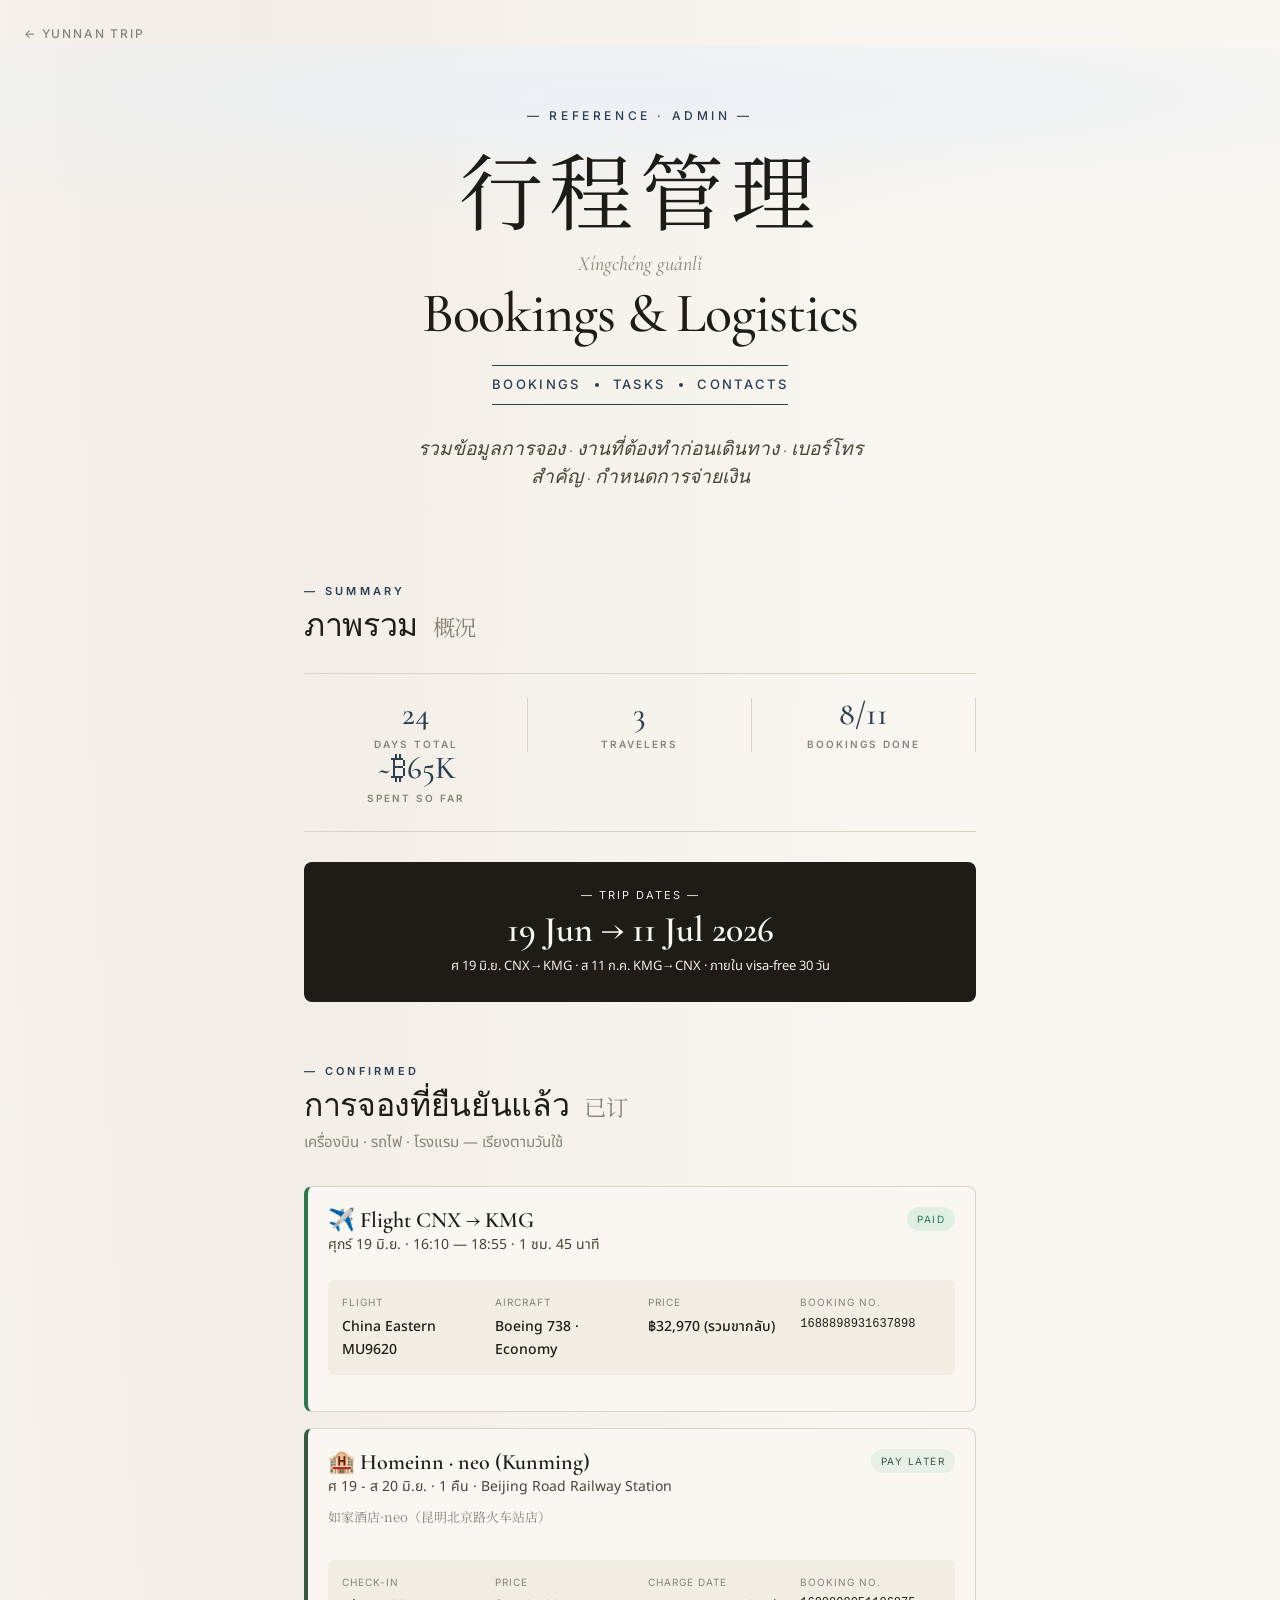
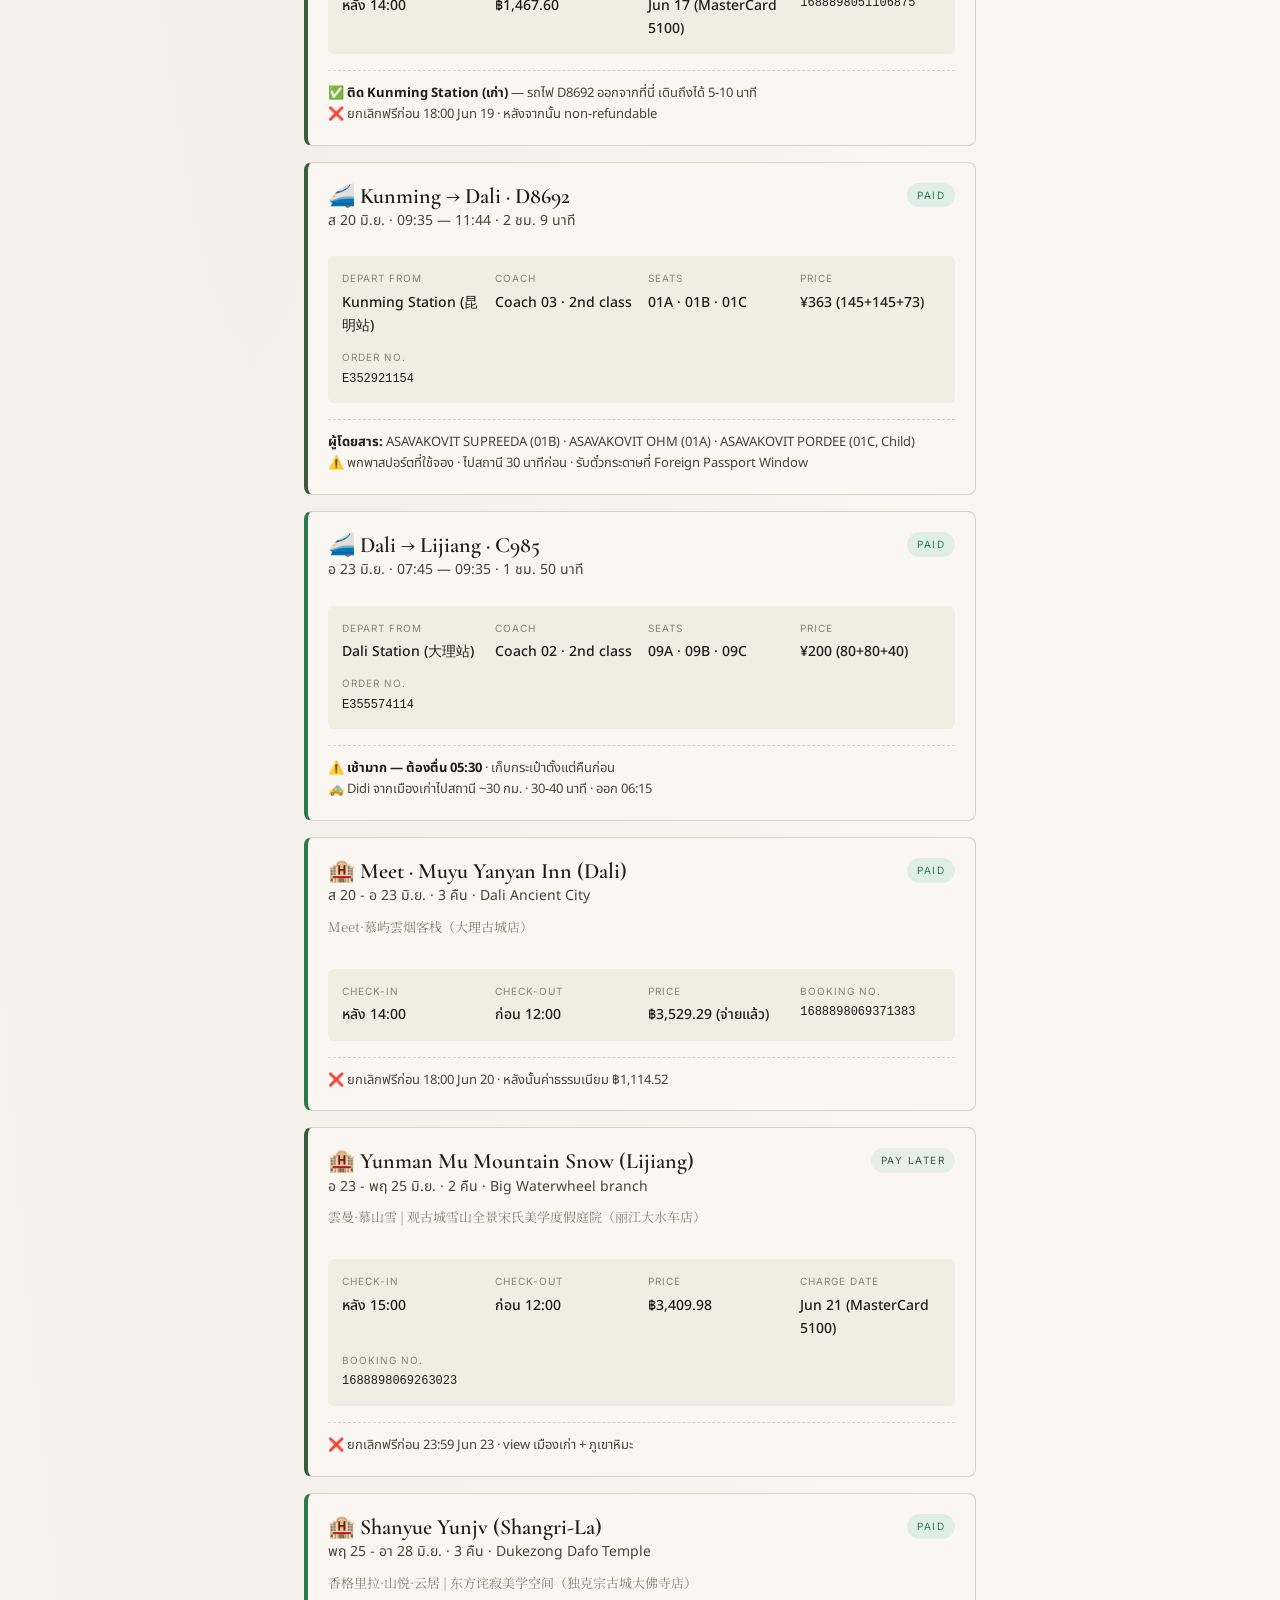
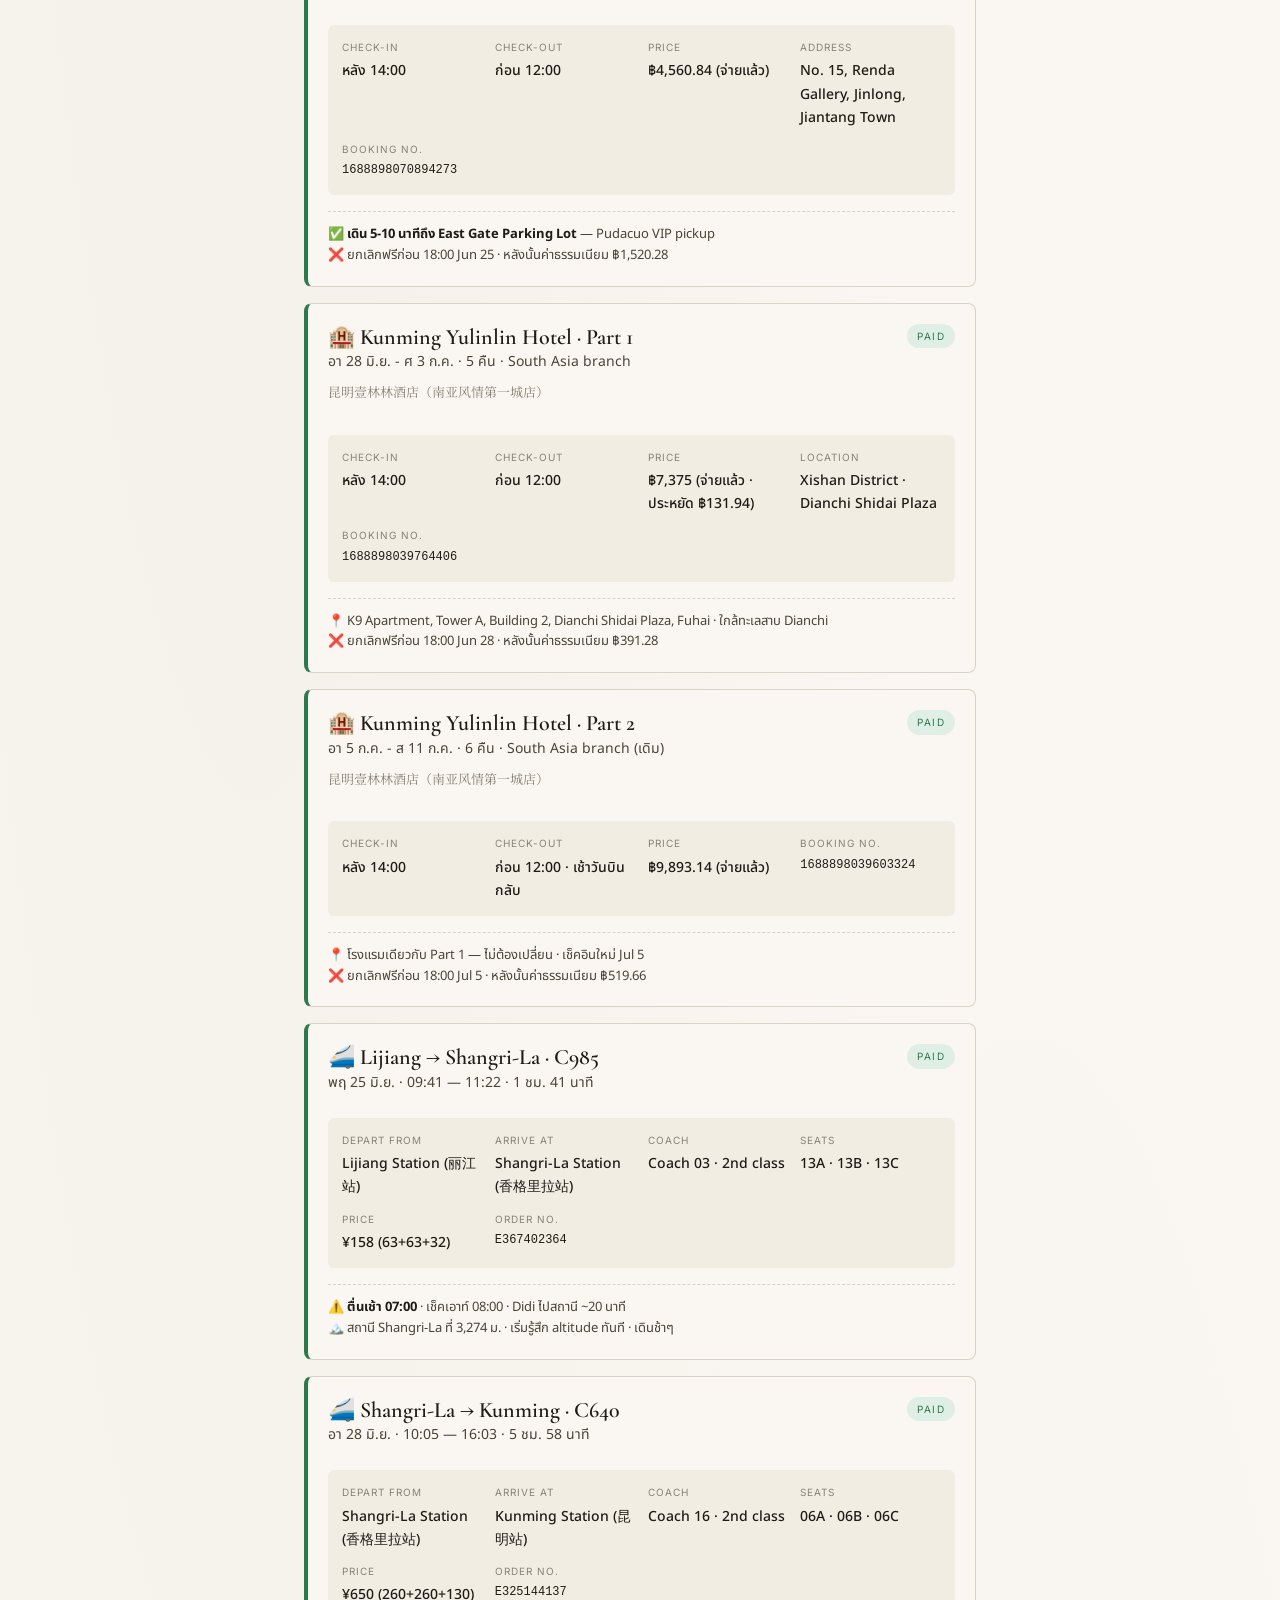
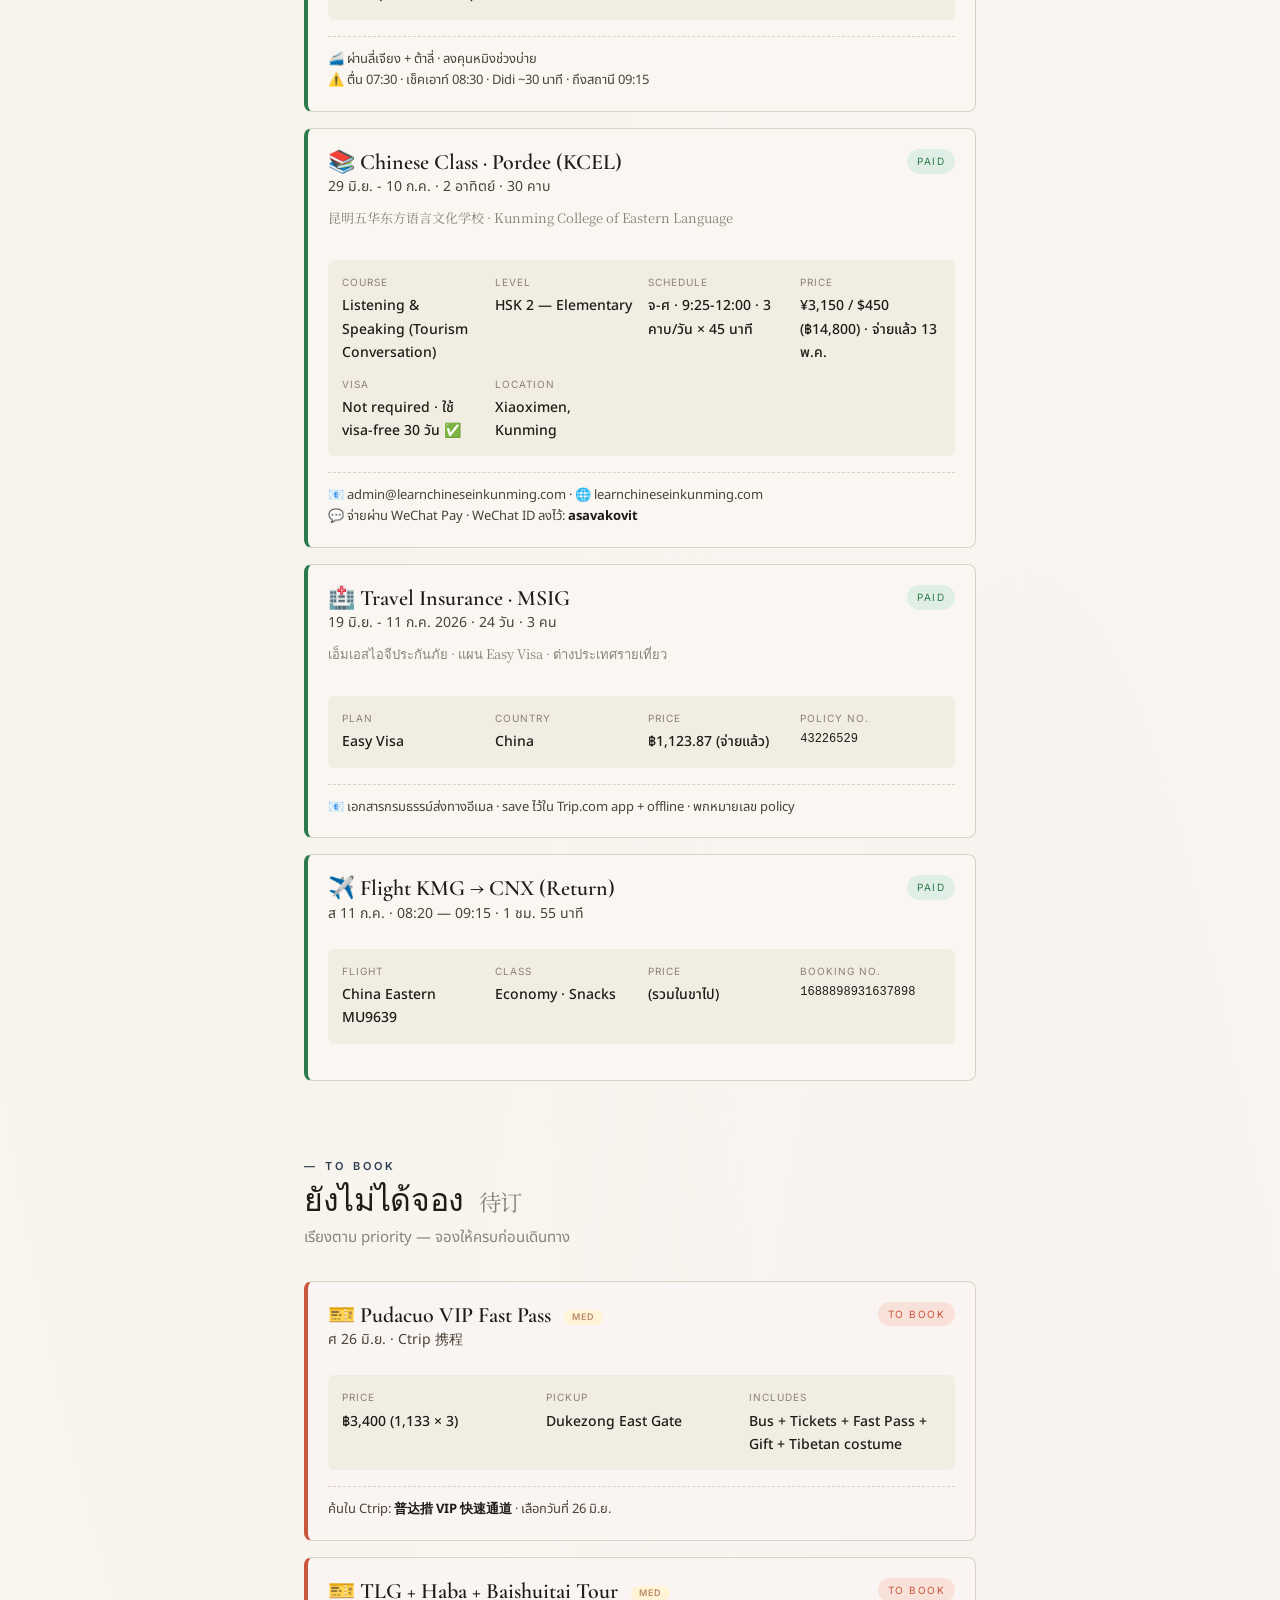
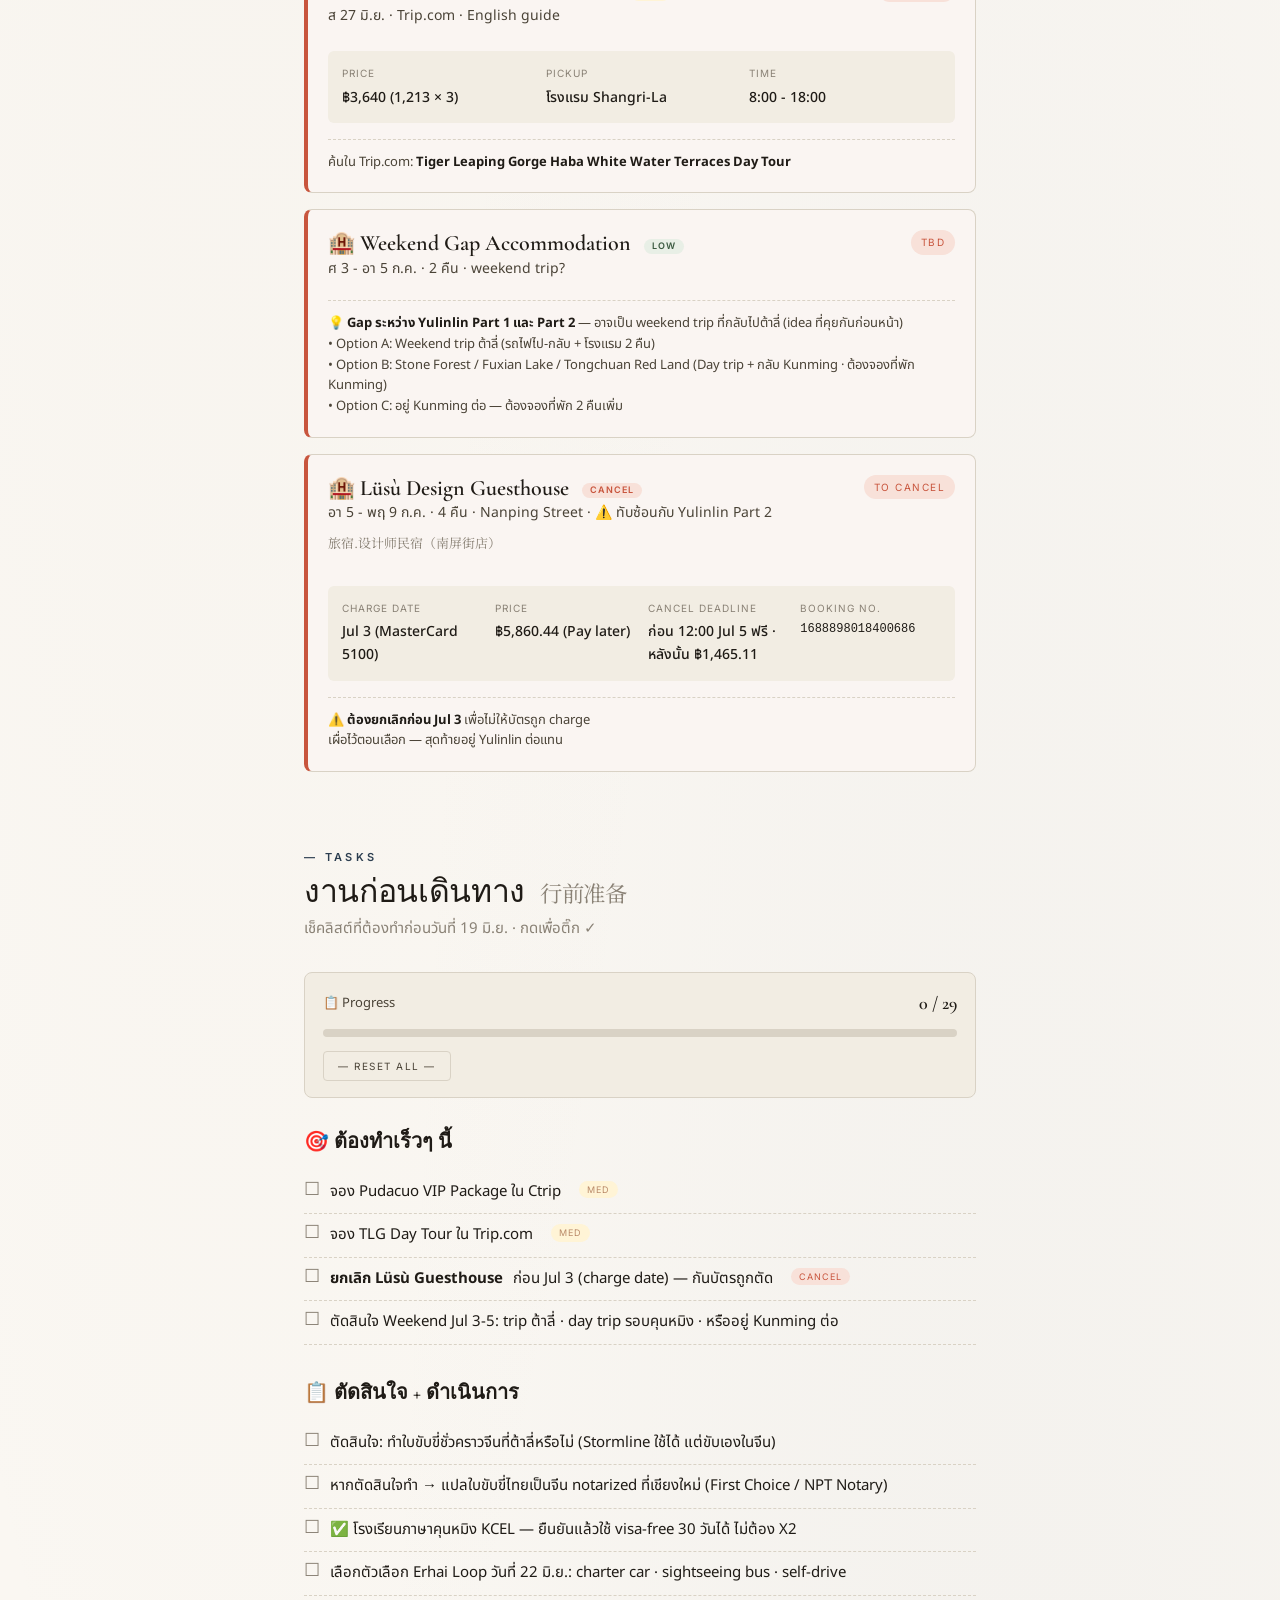
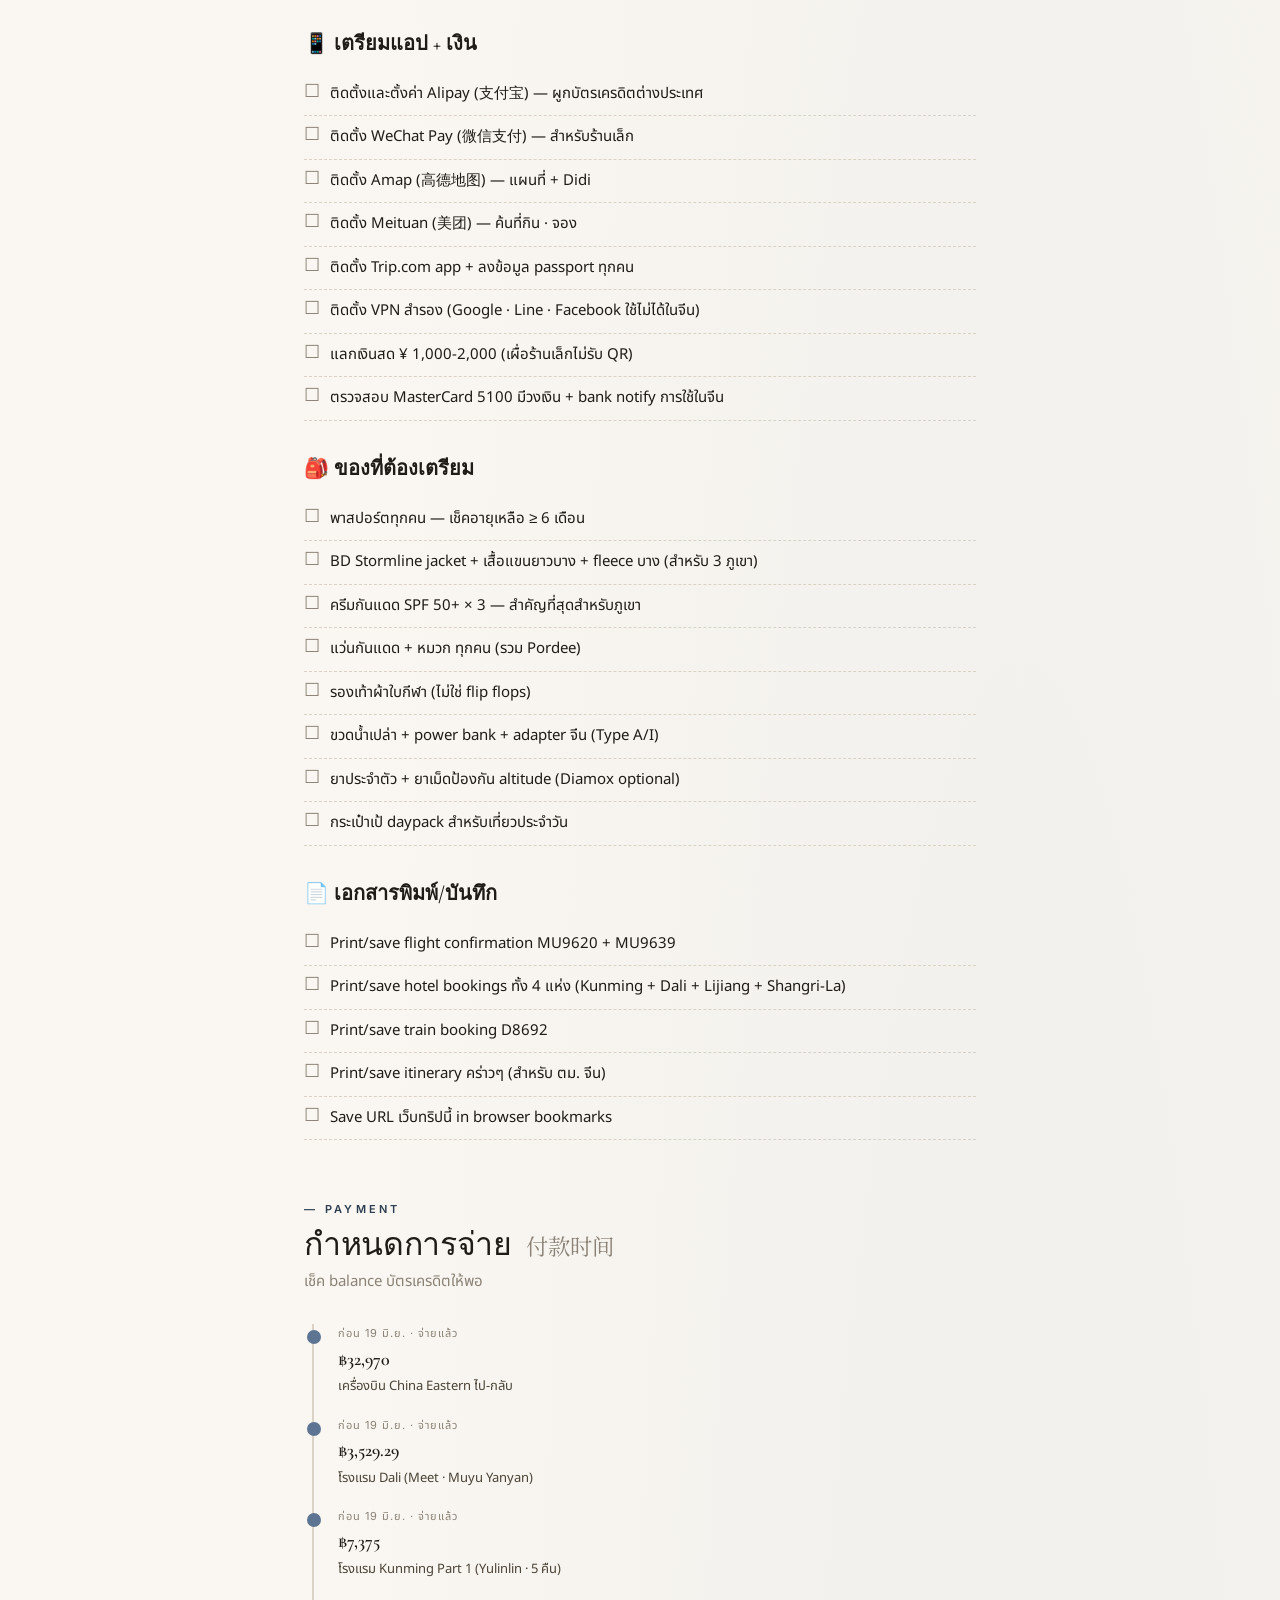
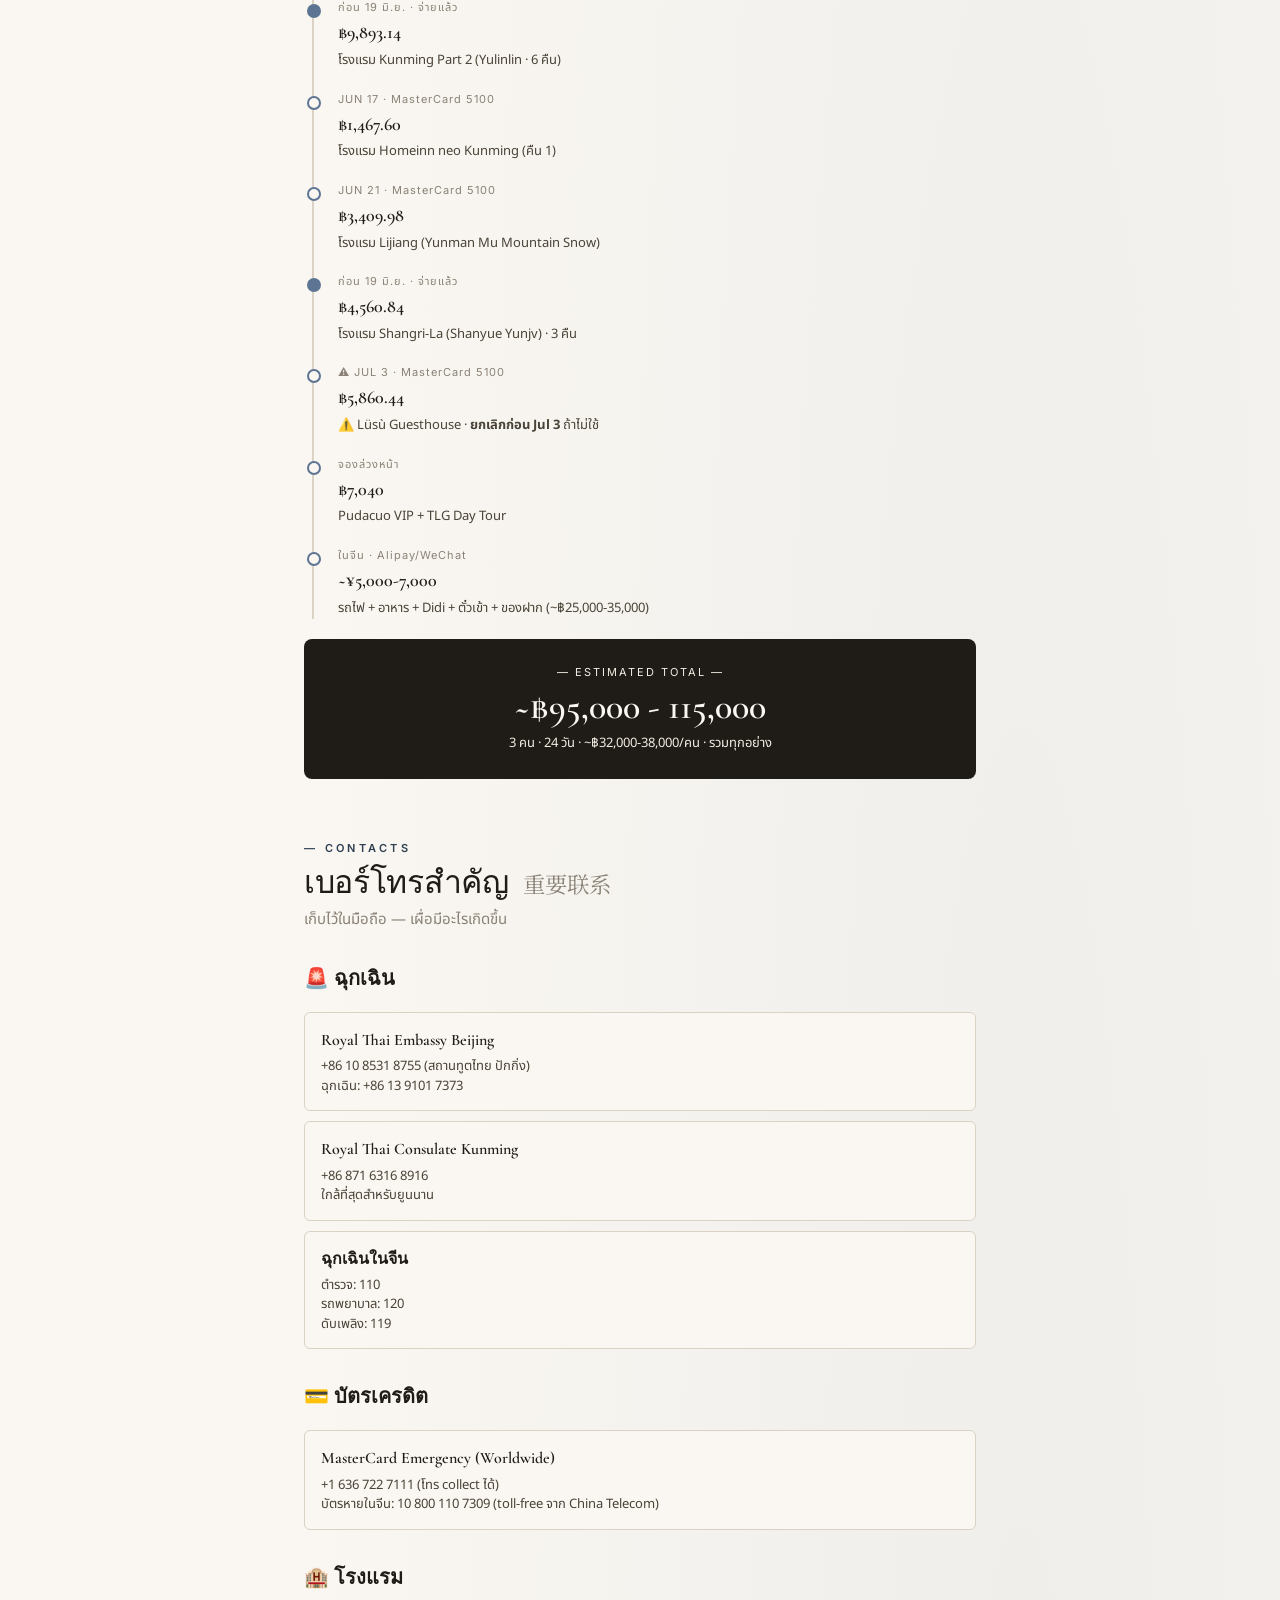
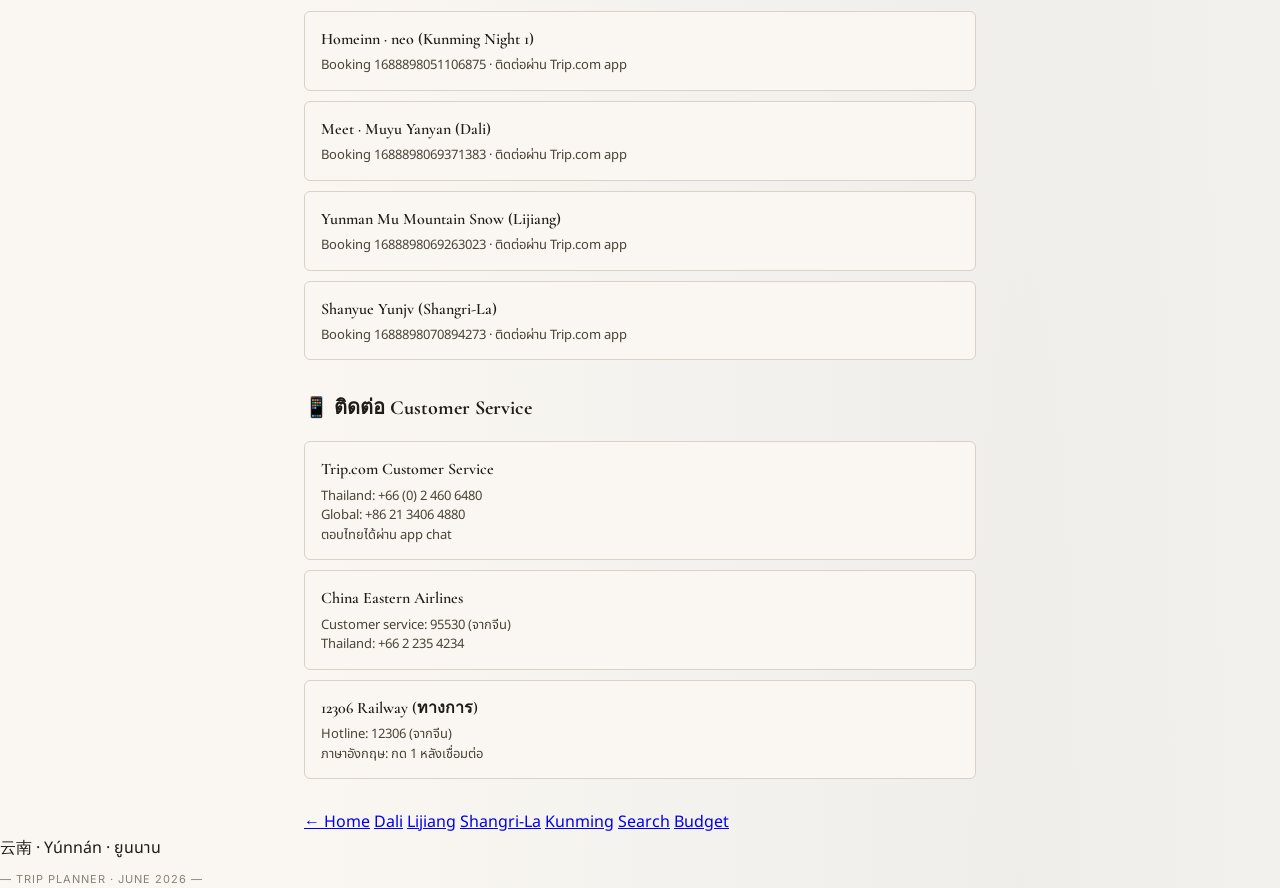
==== commit 4ad4c73a: "Add MSIG travel insurance PAID ฿1,123.87 (24 days, 3 ppl, policy 43226529); update budget totals" ====
--- a/bookings.html
+++ b/bookings.html
@@ -890,6 +890,39 @@
       </div>
     </div>
 
+    <!-- Travel Insurance -->
+    <div class="booking-card paid">
+      <div class="booking-header">
+        <div>
+          <div class="booking-title">🏥 Travel Insurance · MSIG</div>
+          <div class="booking-subtitle">19 มิ.ย. - 11 ก.ค. 2026 · 24 วัน · 3 คน</div>
+          <div class="booking-chinese">เอ็มเอสไอจีประกันภัย · แผน Easy Visa · ต่างประเทศรายเที่ยว</div>
+        </div>
+        <div class="booking-status paid-tag">PAID</div>
+      </div>
+      <div class="booking-grid">
+        <div>
+          <div class="booking-detail-label">PLAN</div>
+          <div class="booking-detail-value">Easy Visa</div>
+        </div>
+        <div>
+          <div class="booking-detail-label">COUNTRY</div>
+          <div class="booking-detail-value">China</div>
+        </div>
+        <div>
+          <div class="booking-detail-label">PRICE</div>
+          <div class="booking-detail-value">฿1,123.87 (จ่ายแล้ว)</div>
+        </div>
+        <div>
+          <div class="booking-detail-label">POLICY NO.</div>
+          <div class="booking-detail-value mono">43226529</div>
+        </div>
+      </div>
+      <div class="booking-note">
+        📧 เอกสารกรมธรรม์ส่งทางอีเมล · save ไว้ใน Trip.com app + offline · พกหมายเลข policy
+      </div>
+    </div>
+
     <!-- Return Flight -->
     <div class="booking-card paid">
       <div class="booking-header">
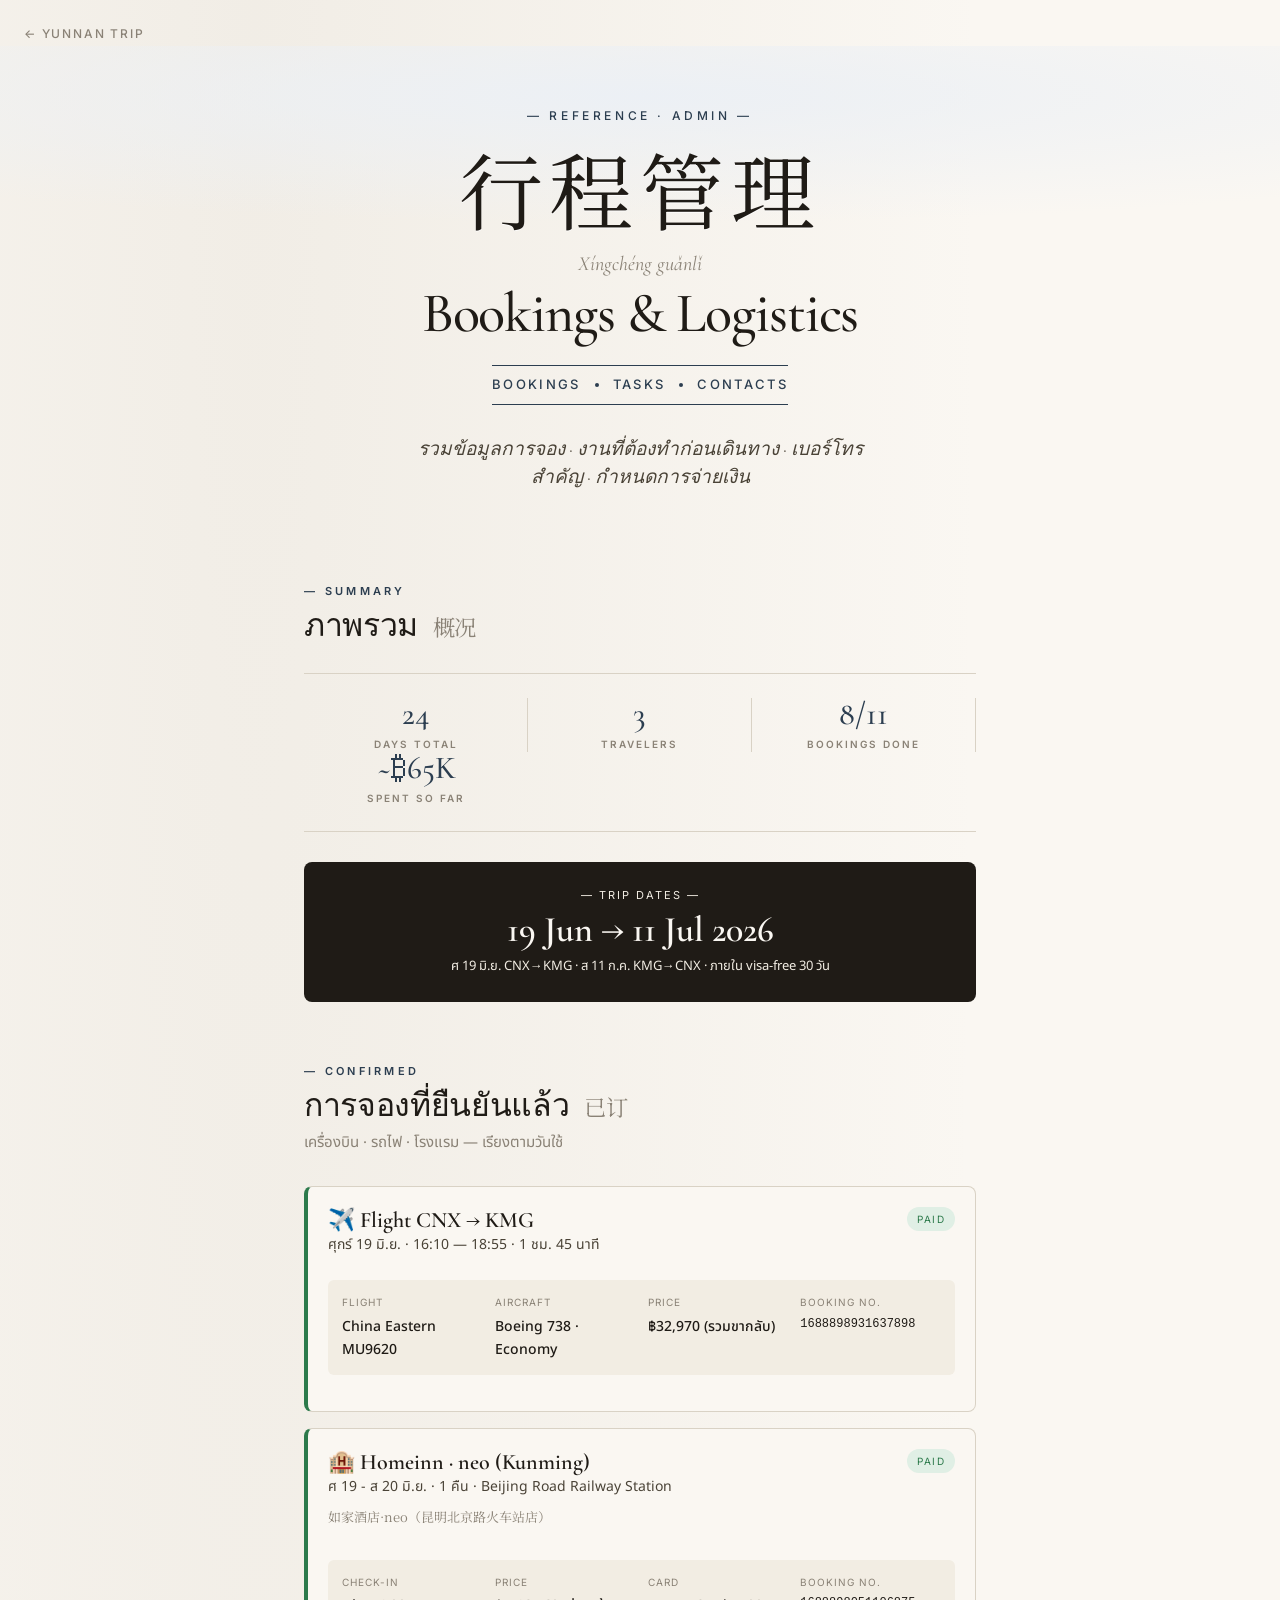
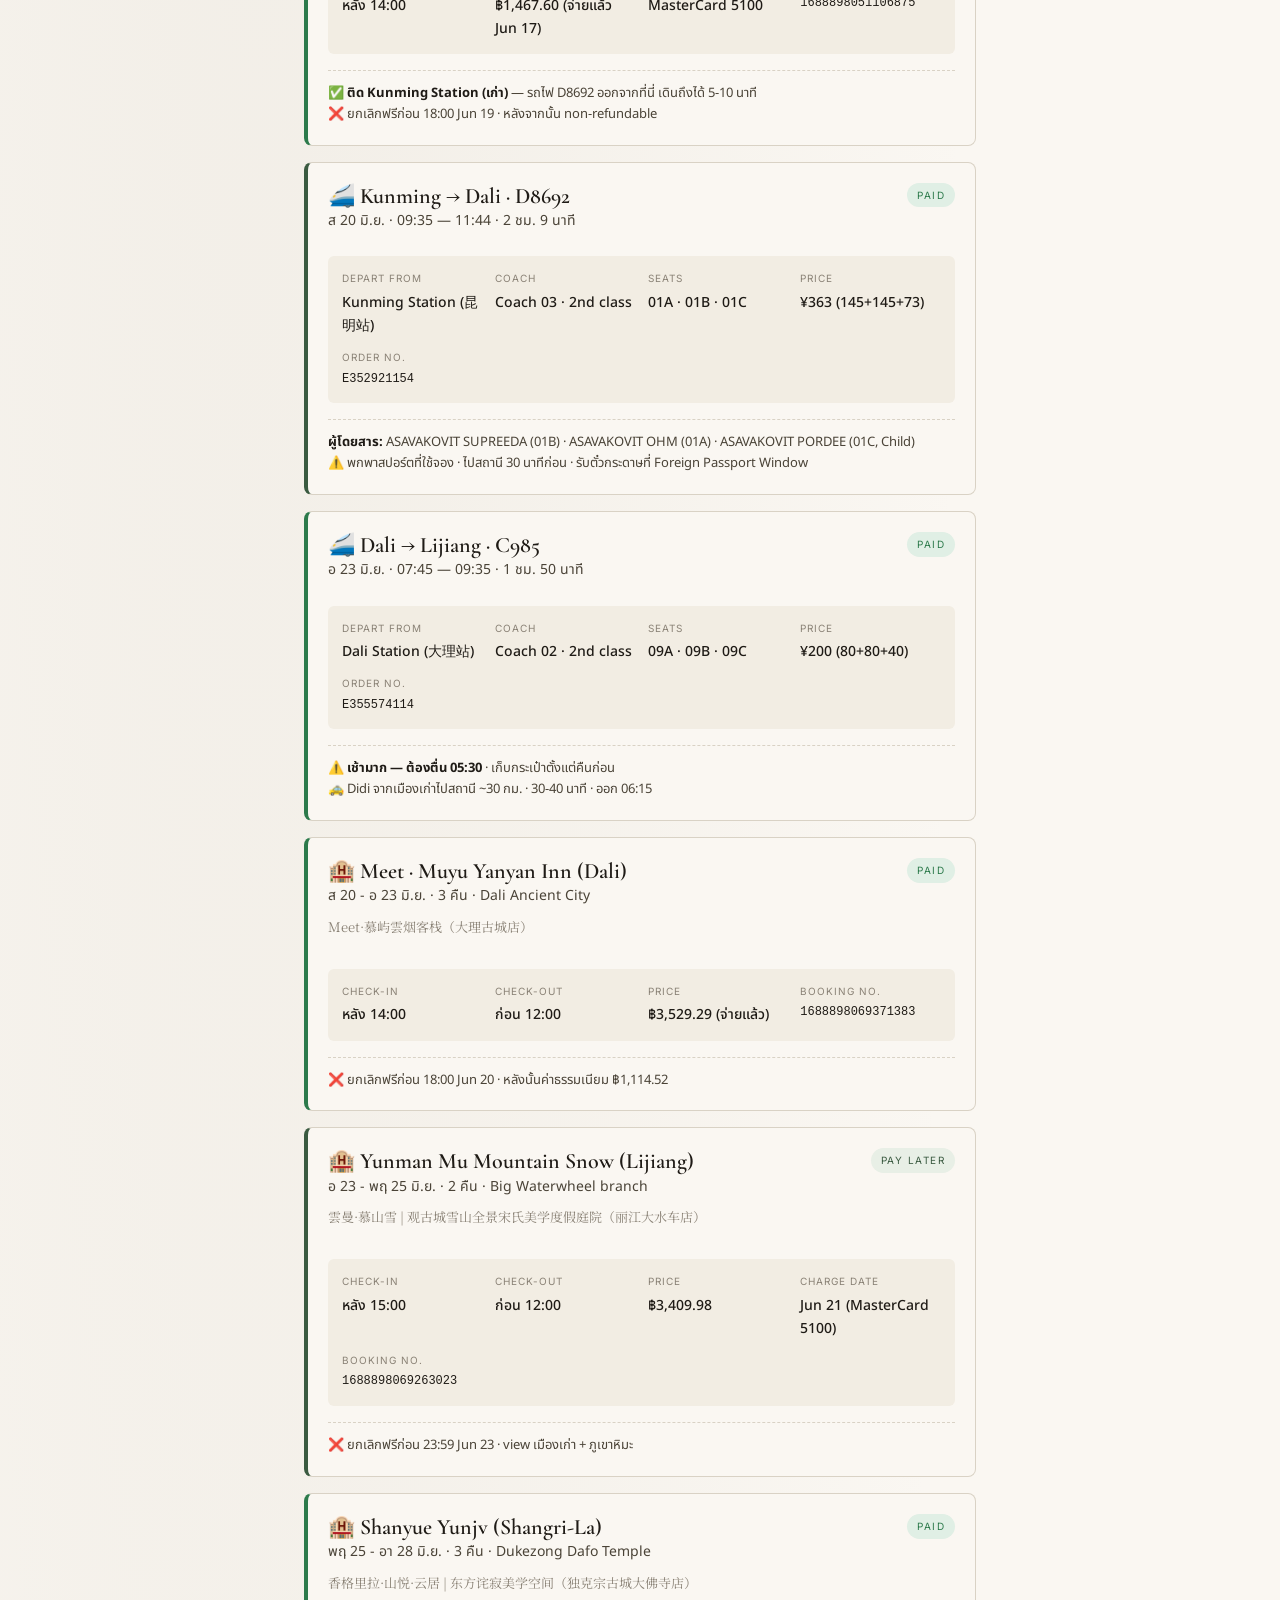
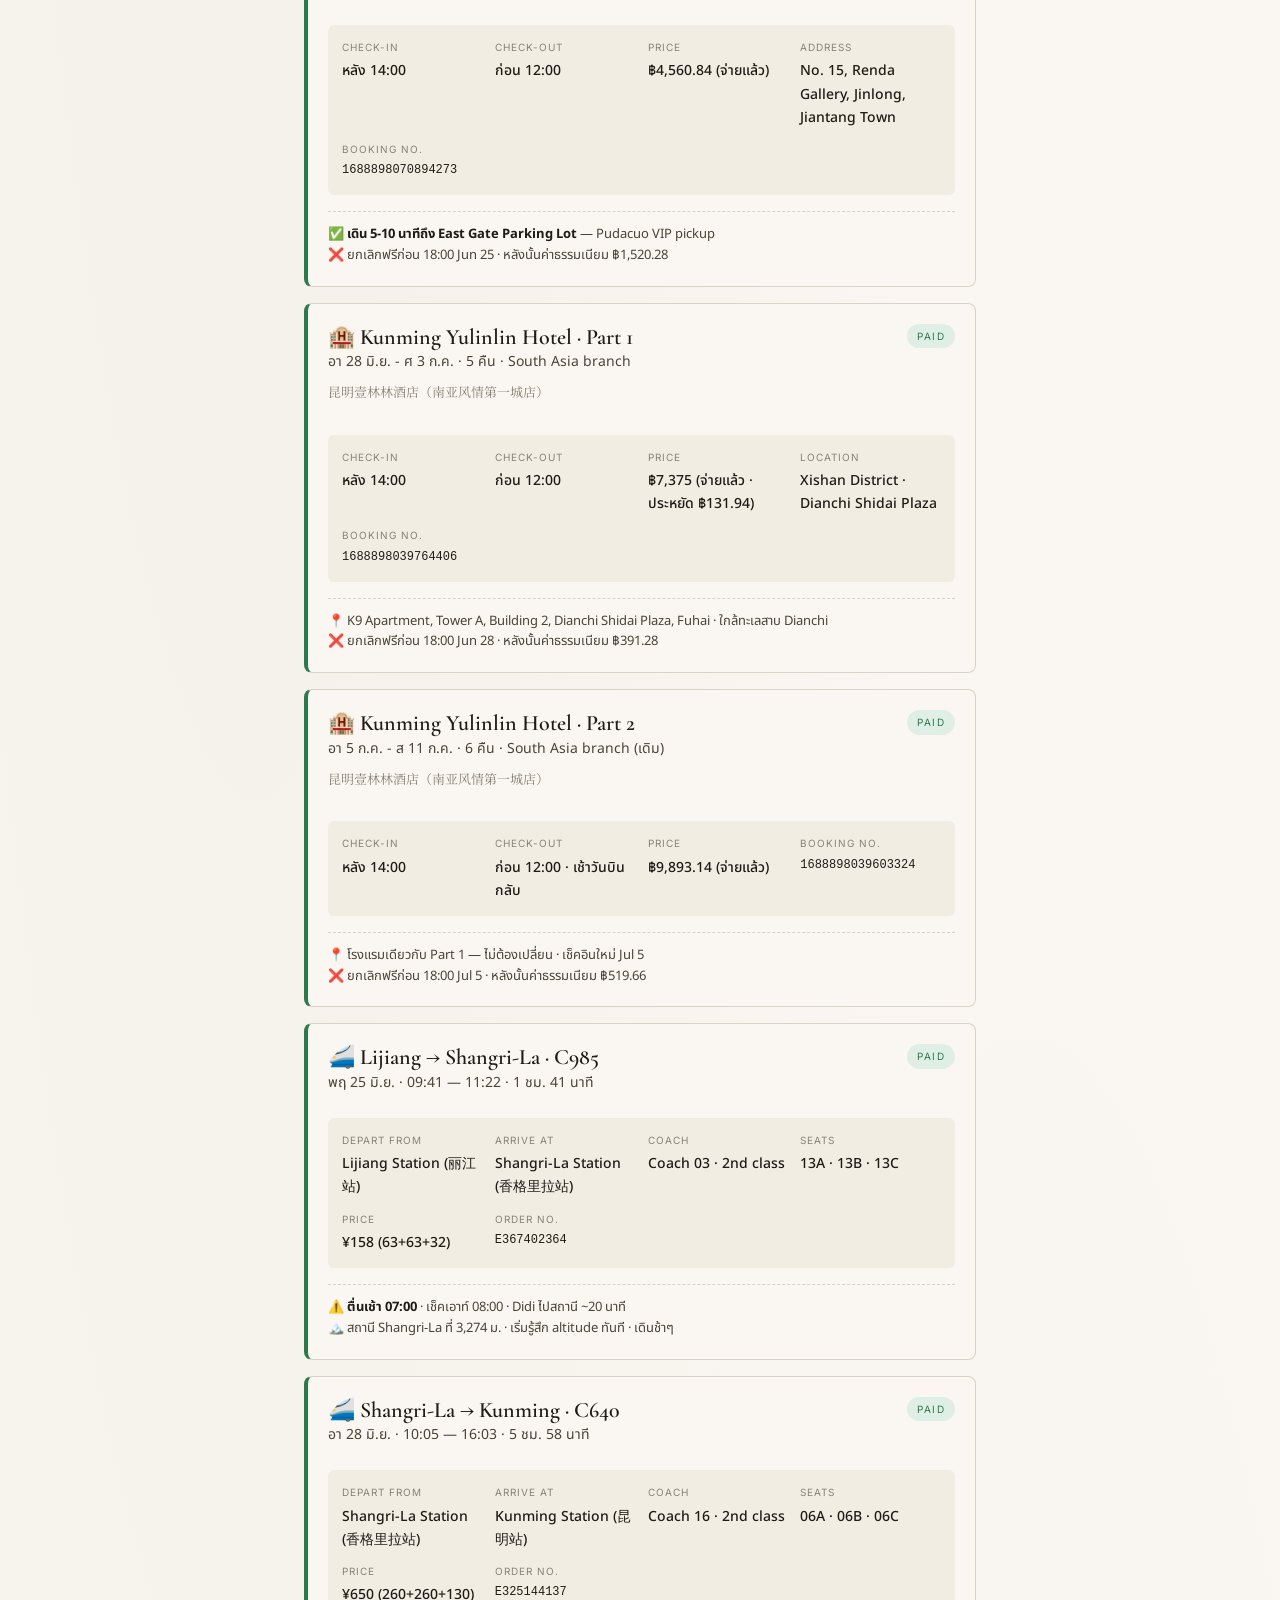
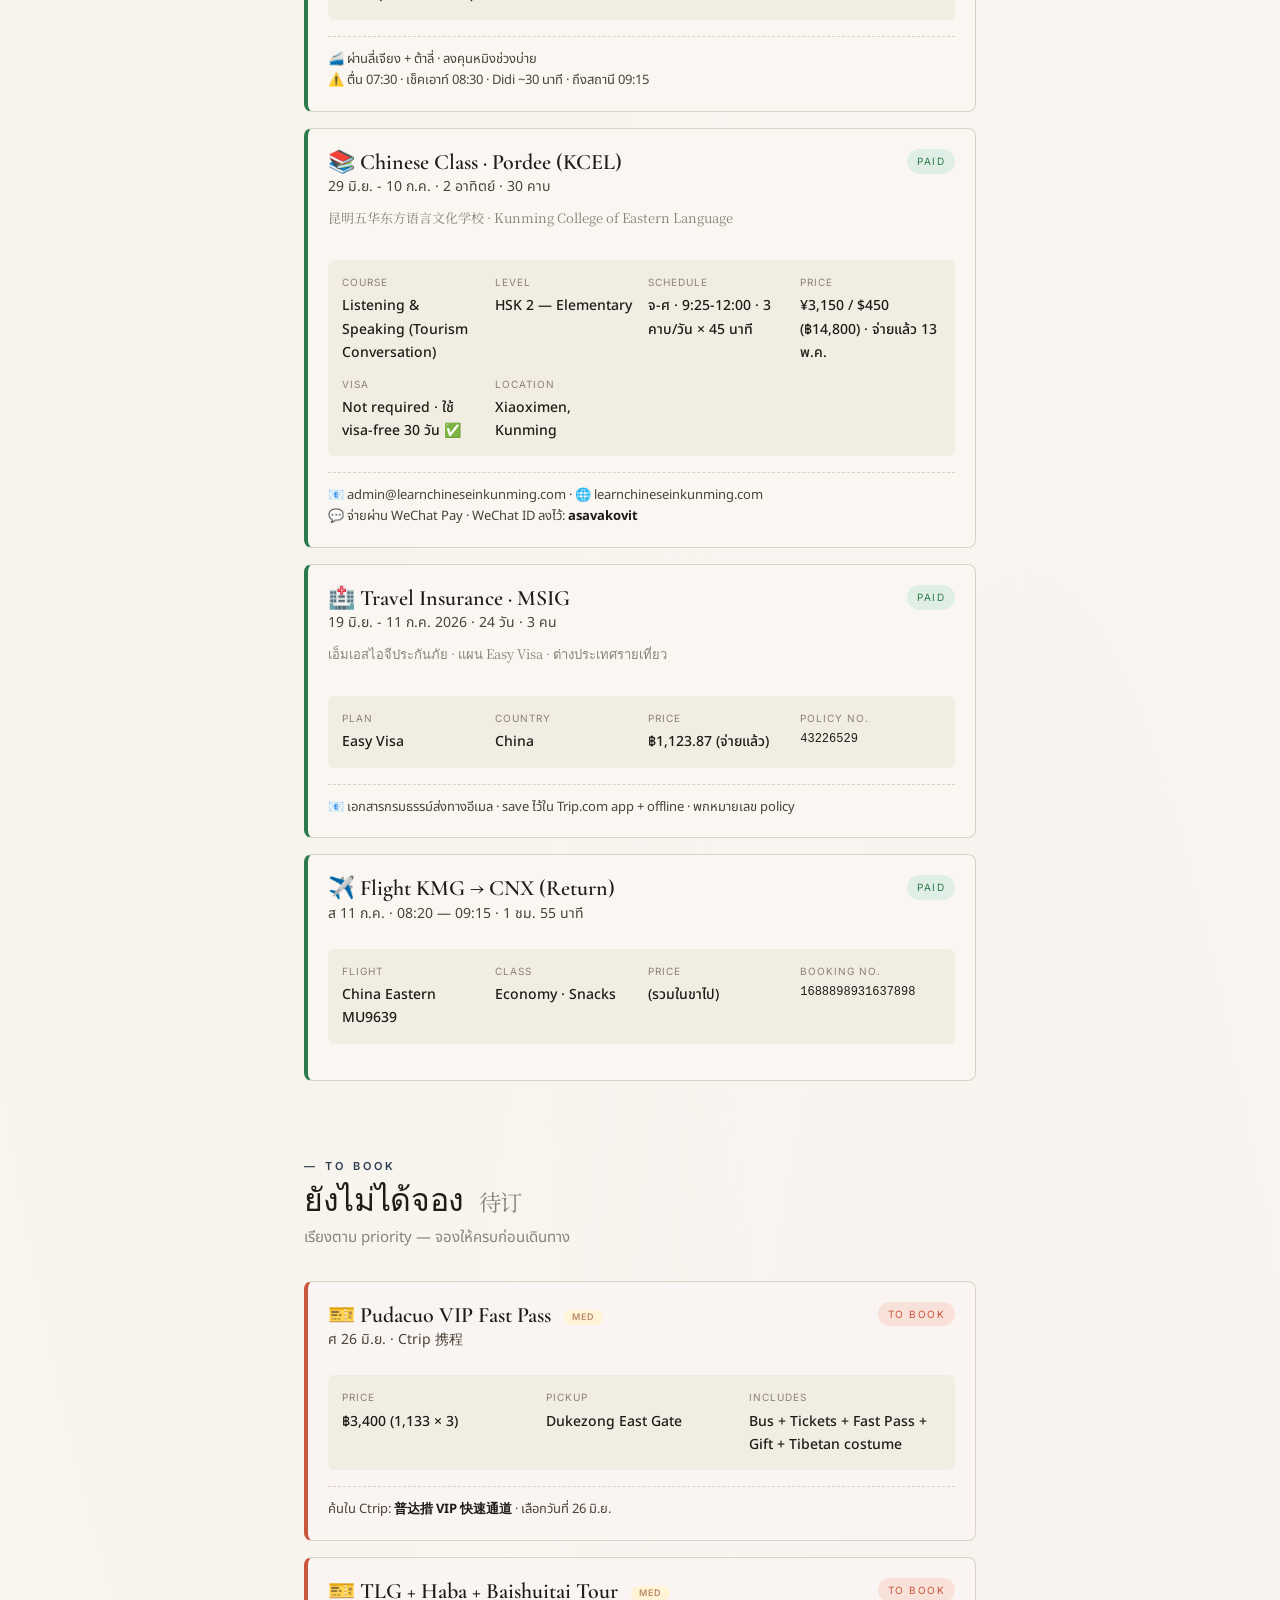
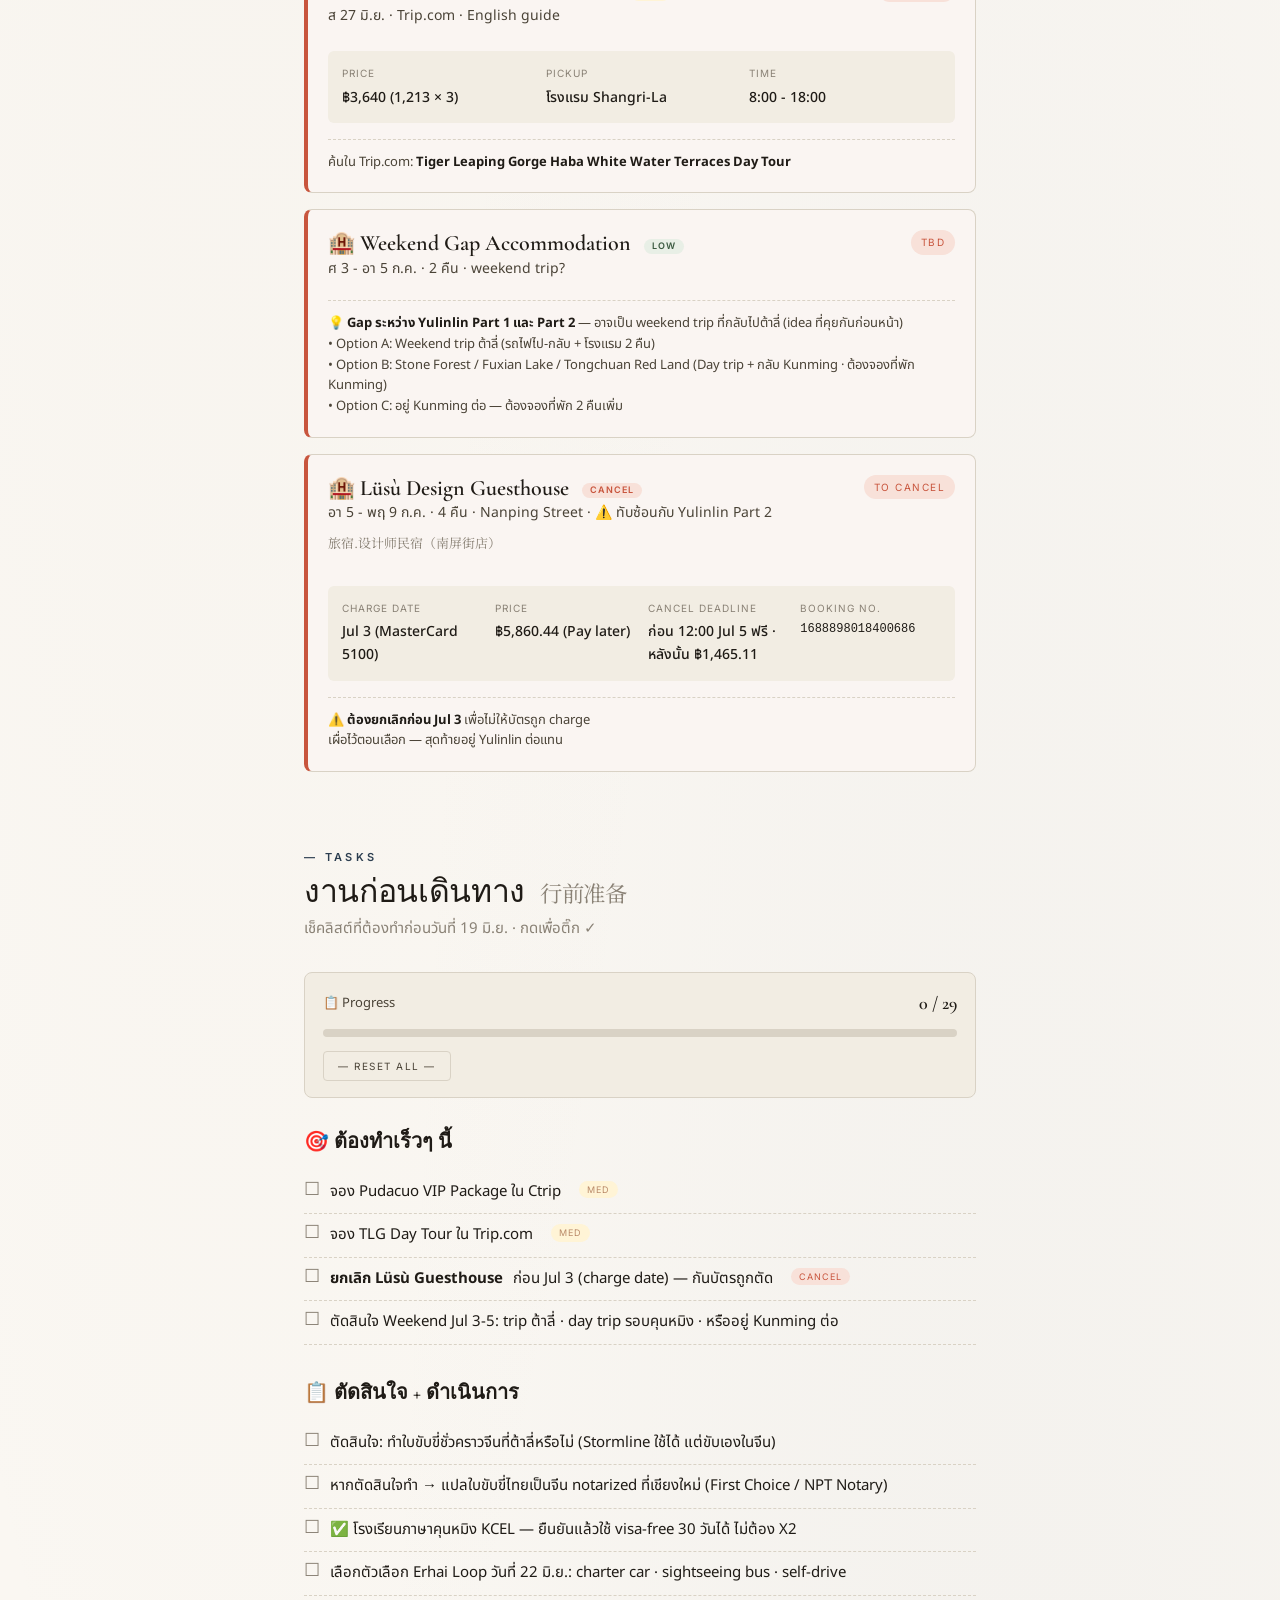
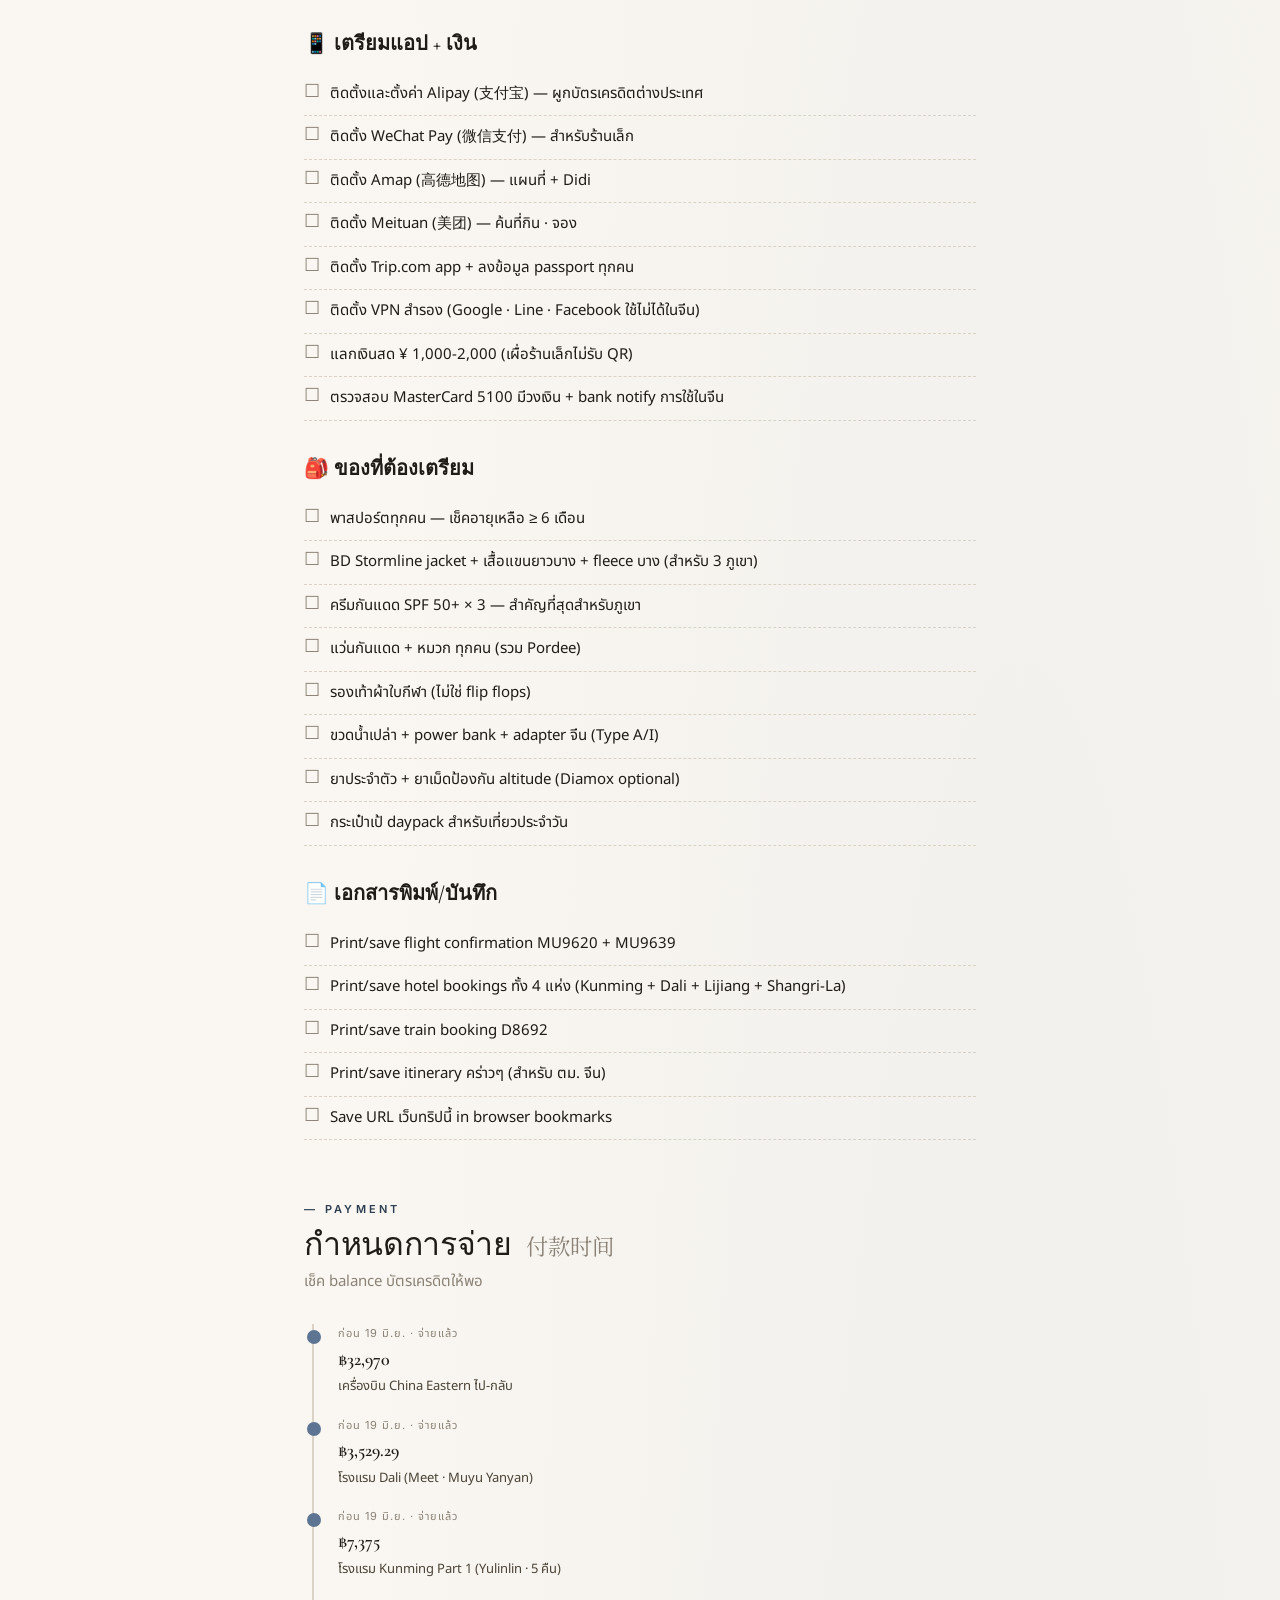
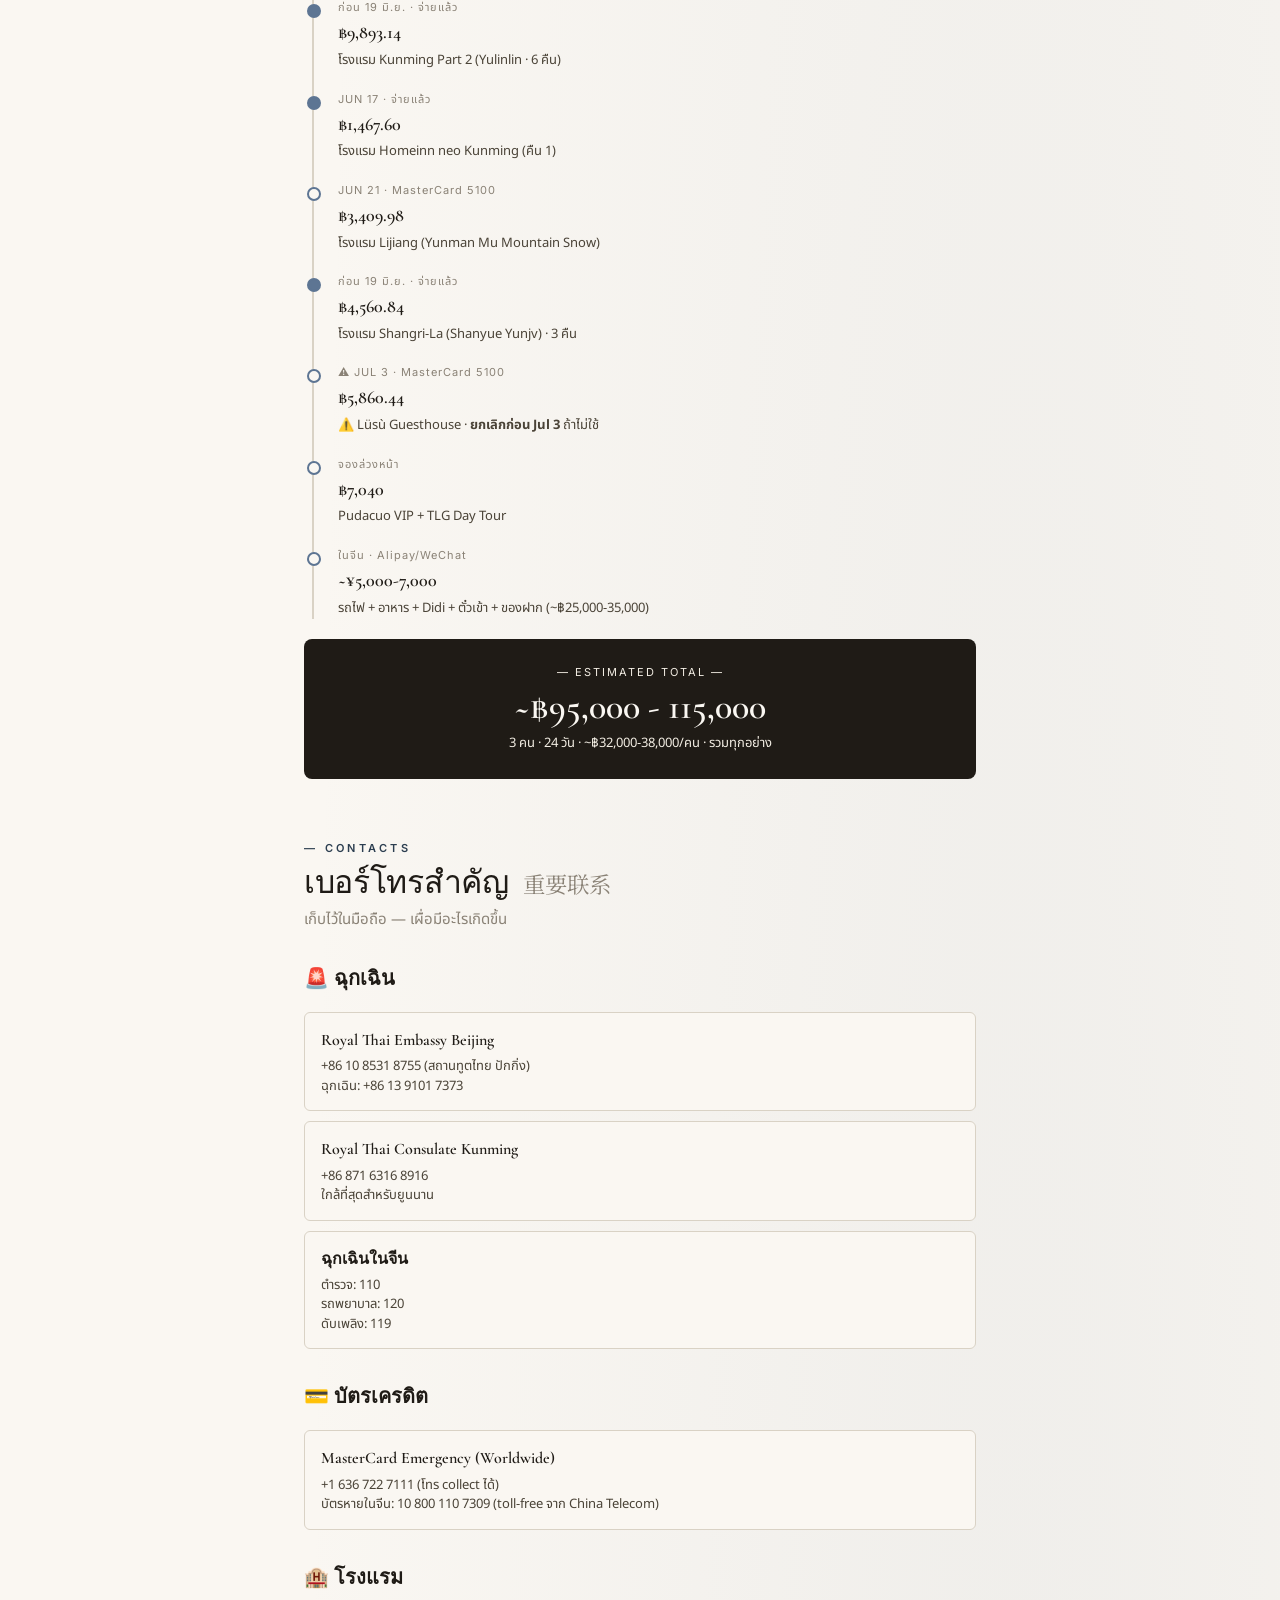
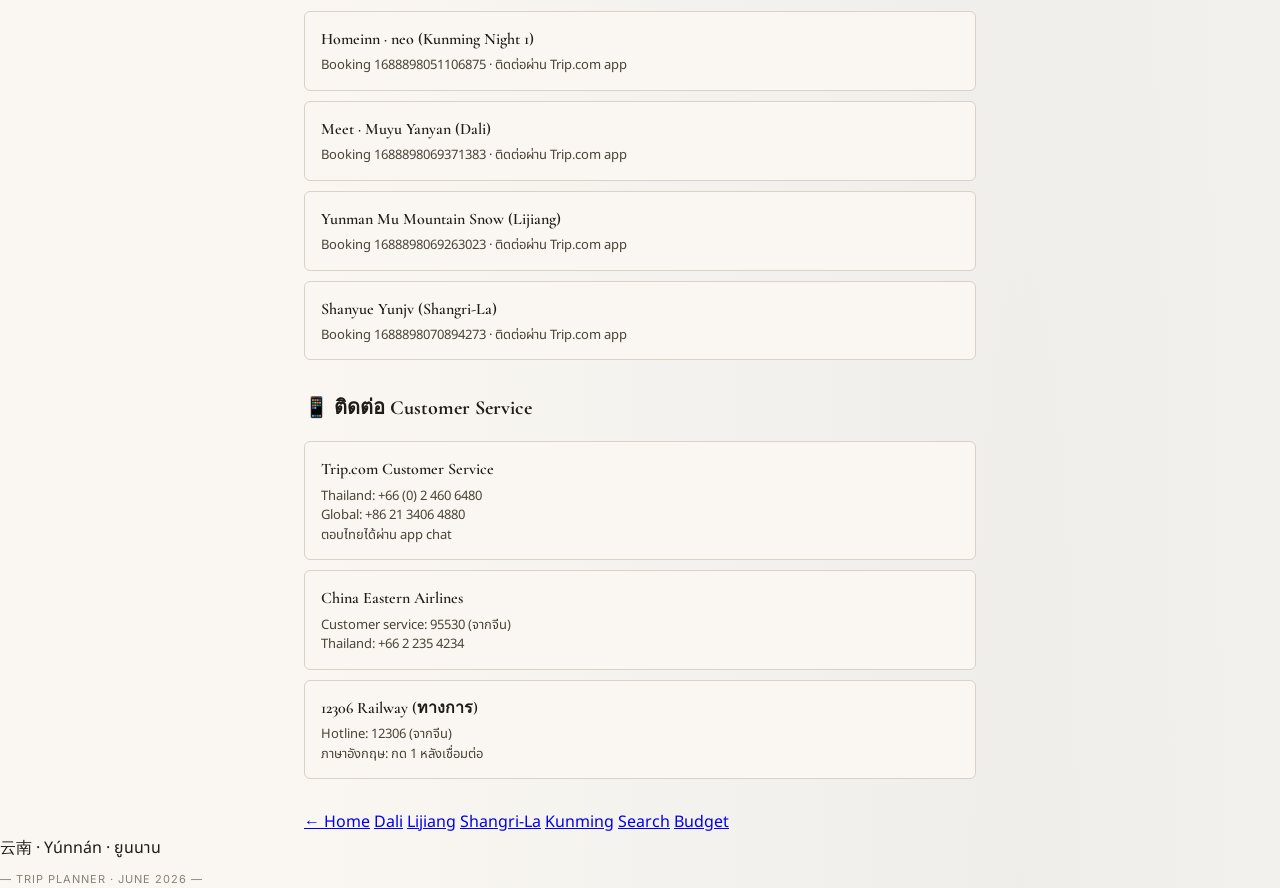
==== commit 8e866859: "Update Homeinn neo from PAY LATER to PAID (charged Jun 17)" ====
--- a/bookings.html
+++ b/bookings.html
@@ -479,14 +479,14 @@
     </div>
 
     <!-- Hotel Kunming night 1 -->
-    <div class="booking-card confirmed">
+    <div class="booking-card paid">
       <div class="booking-header">
         <div>
           <div class="booking-title">🏨 Homeinn · neo (Kunming)</div>
           <div class="booking-subtitle">ศ 19 - ส 20 มิ.ย. · 1 คืน · Beijing Road Railway Station</div>
           <div class="booking-chinese">如家酒店·neo（昆明北京路火车站店）</div>
         </div>
-        <div class="booking-status confirmed-tag">PAY LATER</div>
+        <div class="booking-status paid-tag">PAID</div>
       </div>
       <div class="booking-grid">
         <div>
@@ -495,11 +495,11 @@
         </div>
         <div>
           <div class="booking-detail-label">PRICE</div>
-          <div class="booking-detail-value">฿1,467.60</div>
-        </div>
-        <div>
-          <div class="booking-detail-label">CHARGE DATE</div>
-          <div class="booking-detail-value">Jun 17 (MasterCard 5100)</div>
+          <div class="booking-detail-value">฿1,467.60 (จ่ายแล้ว Jun 17)</div>
+        </div>
+        <div>
+          <div class="booking-detail-label">CARD</div>
+          <div class="booking-detail-value">MasterCard 5100</div>
         </div>
         <div>
           <div class="booking-detail-label">BOOKING NO.</div>
@@ -1167,8 +1167,8 @@
         <div class="timeline-desc">โรงแรม Kunming Part 2 (Yulinlin · 6 คืน)</div>
       </div>
 
-      <div class="timeline-event">
-        <div class="timeline-date">JUN 17 · MasterCard 5100</div>
+      <div class="timeline-event charged">
+        <div class="timeline-date">JUN 17 · จ่ายแล้ว</div>
         <div class="timeline-amount">฿1,467.60</div>
         <div class="timeline-desc">โรงแรม Homeinn neo Kunming (คืน 1)</div>
       </div>
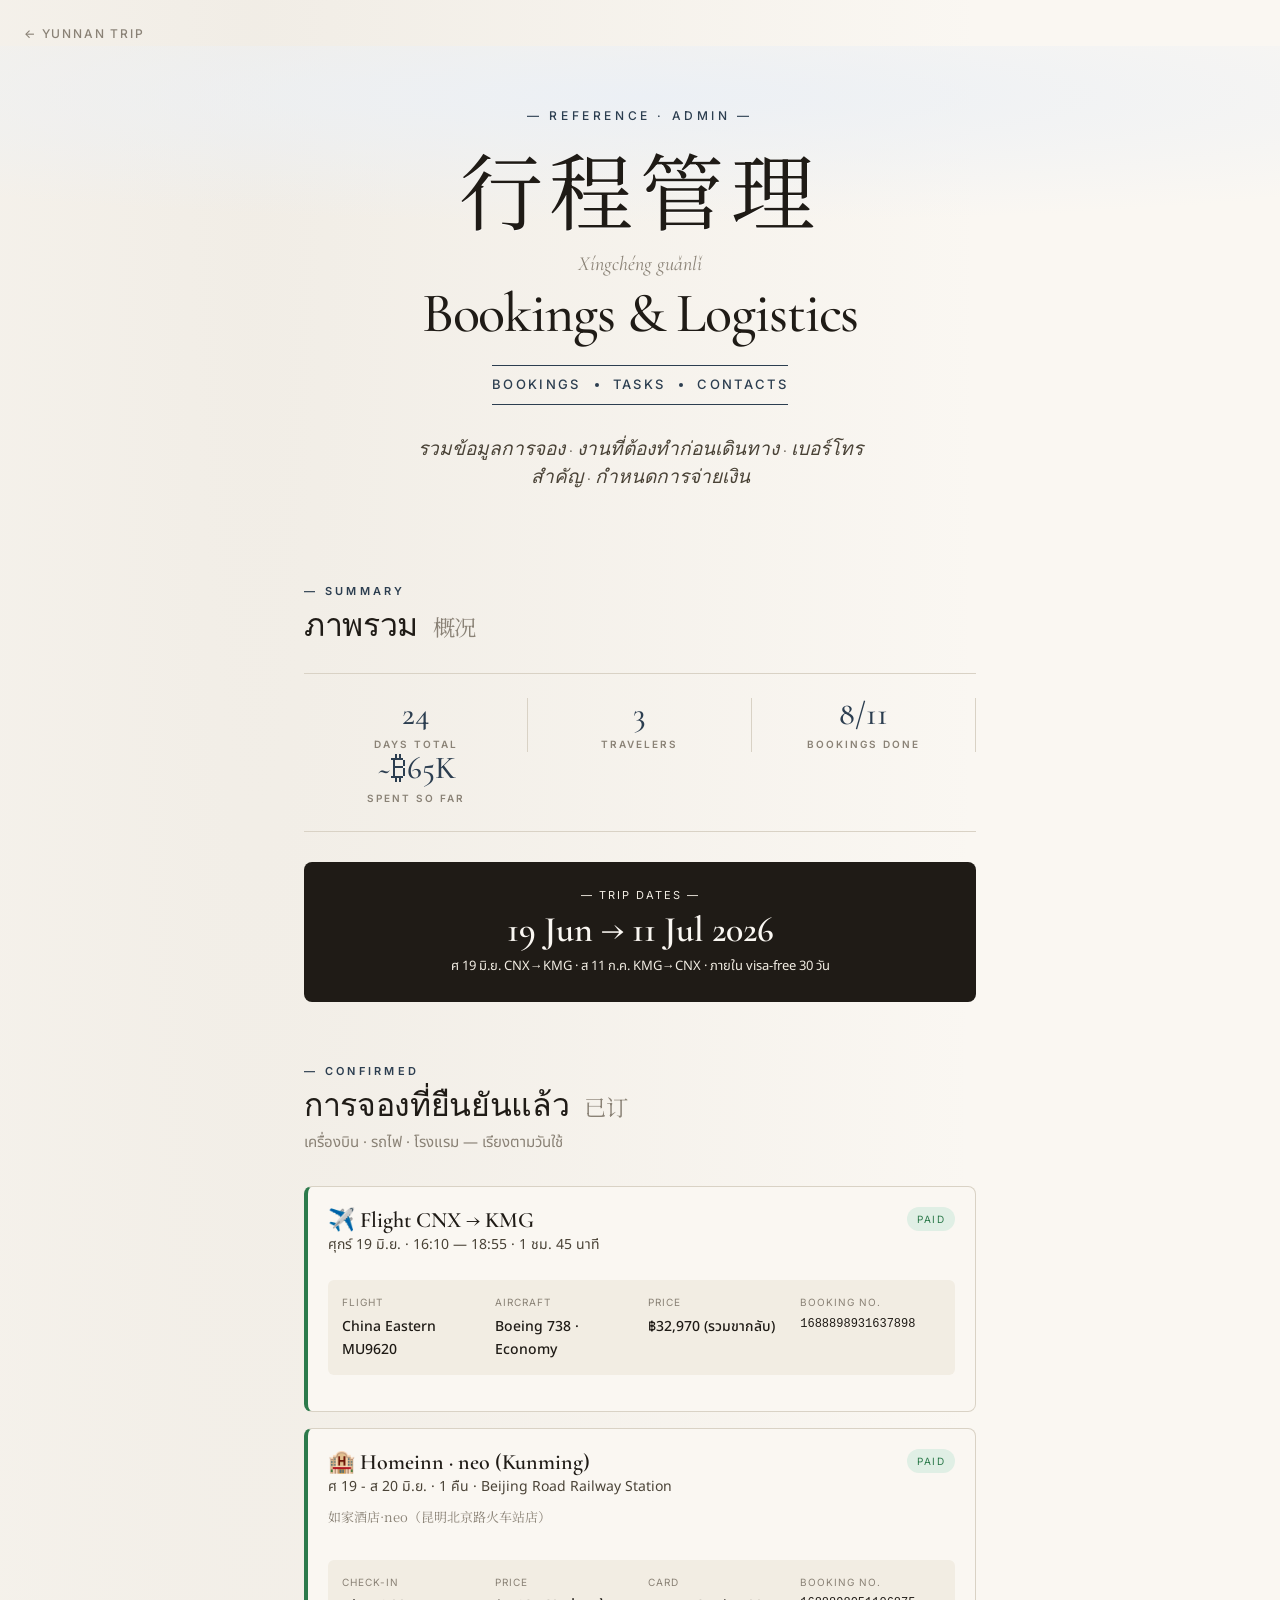
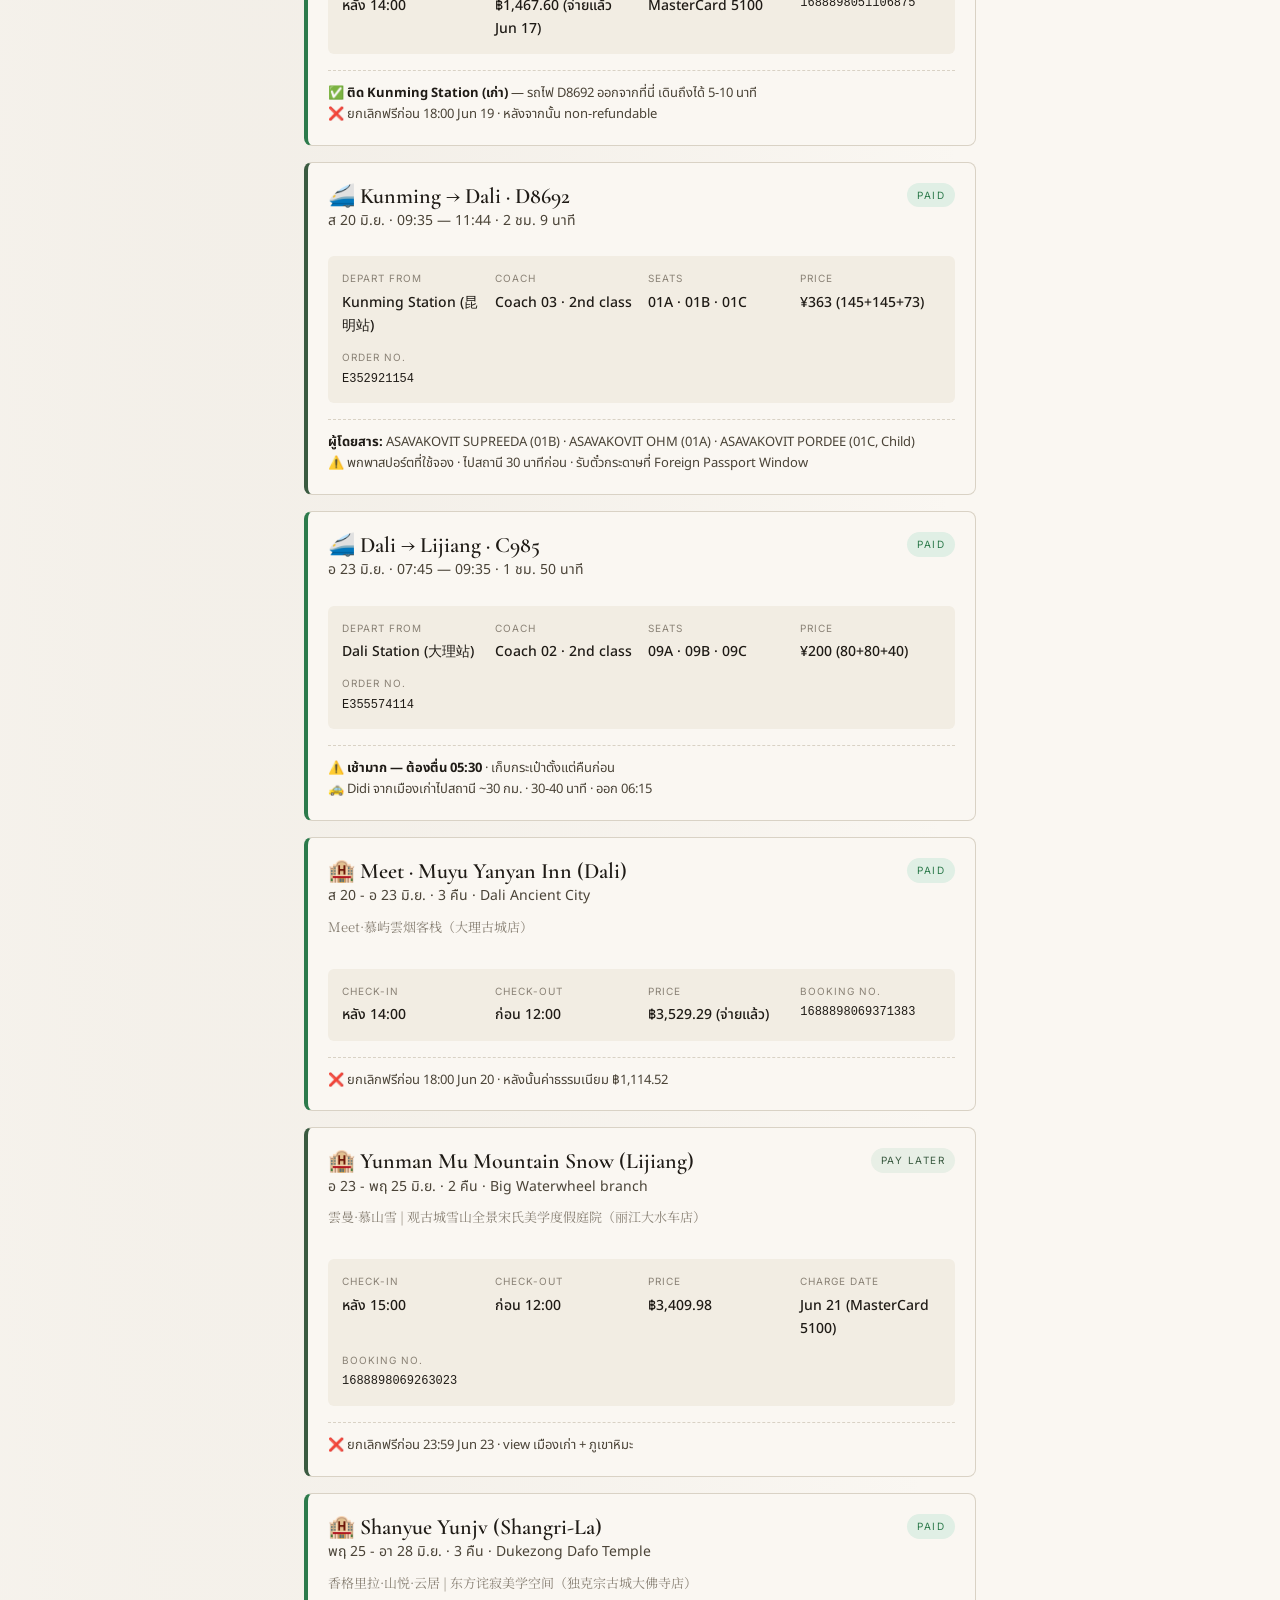
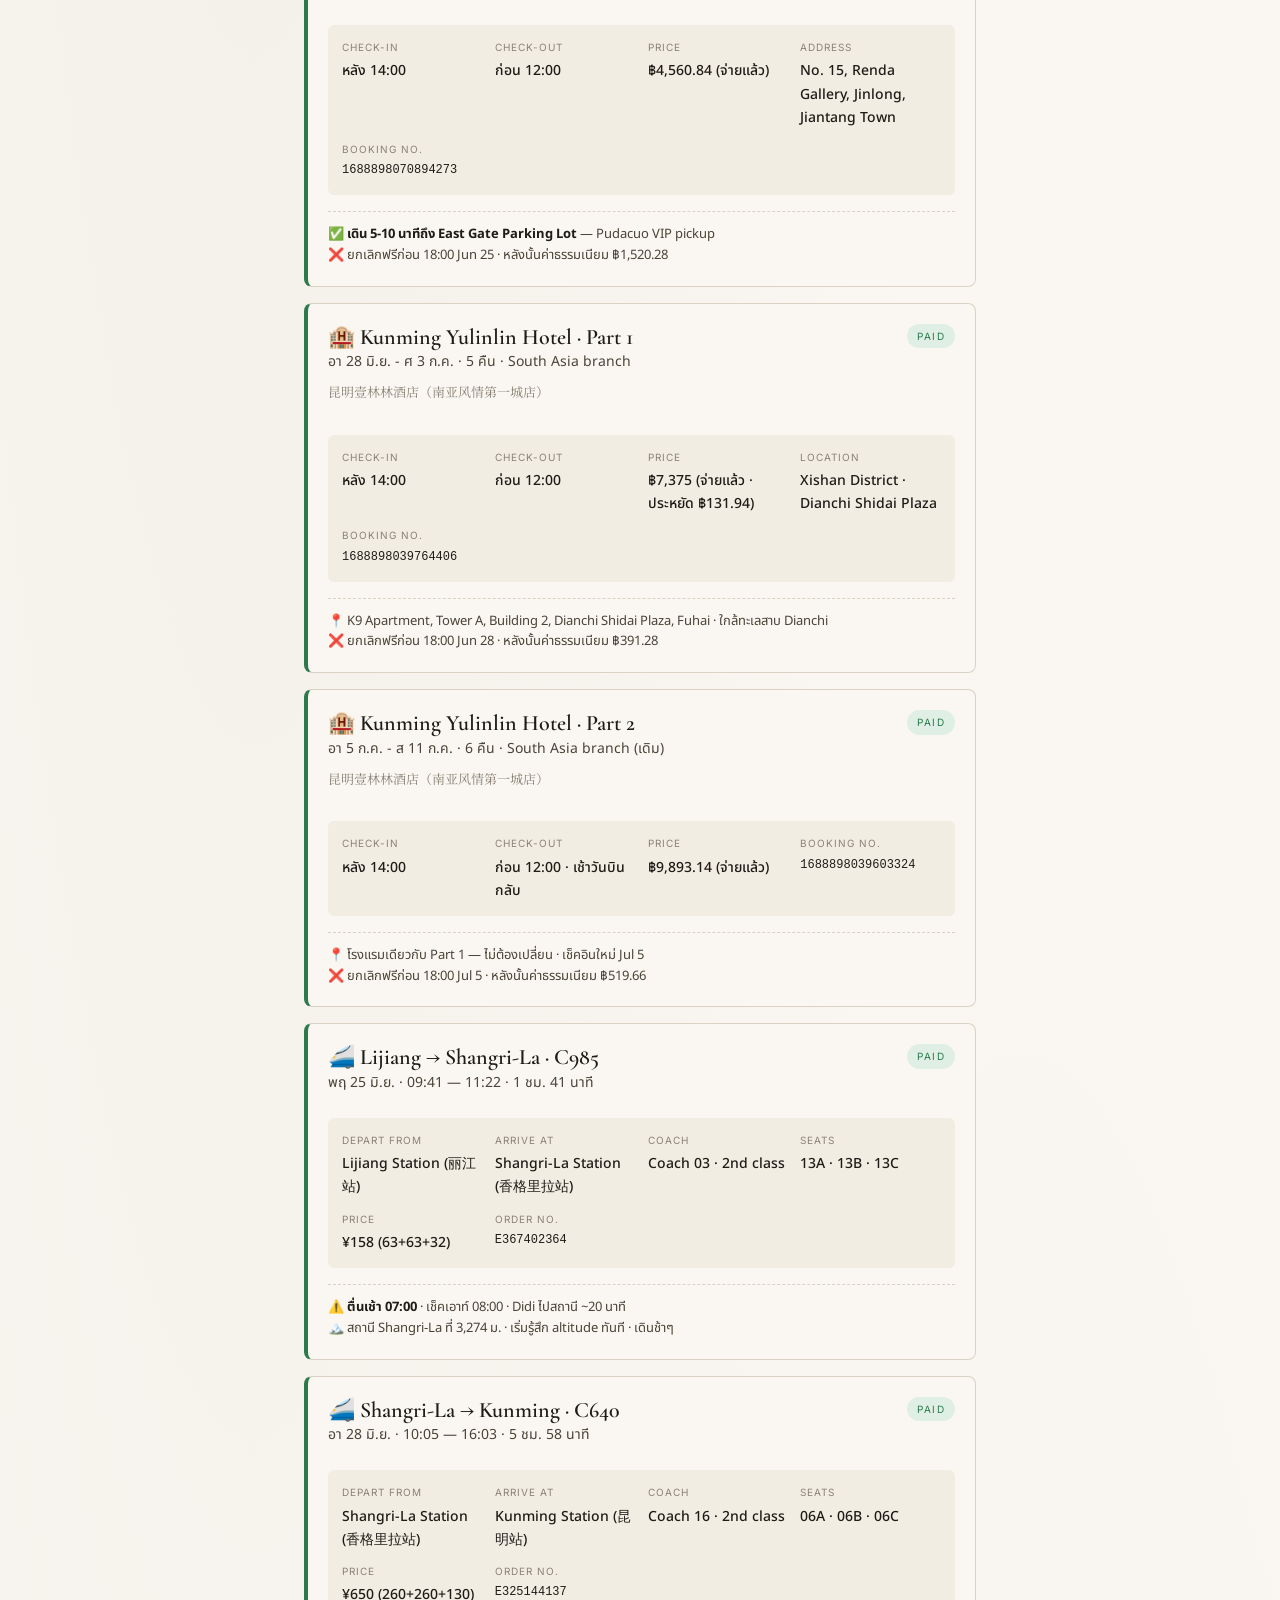
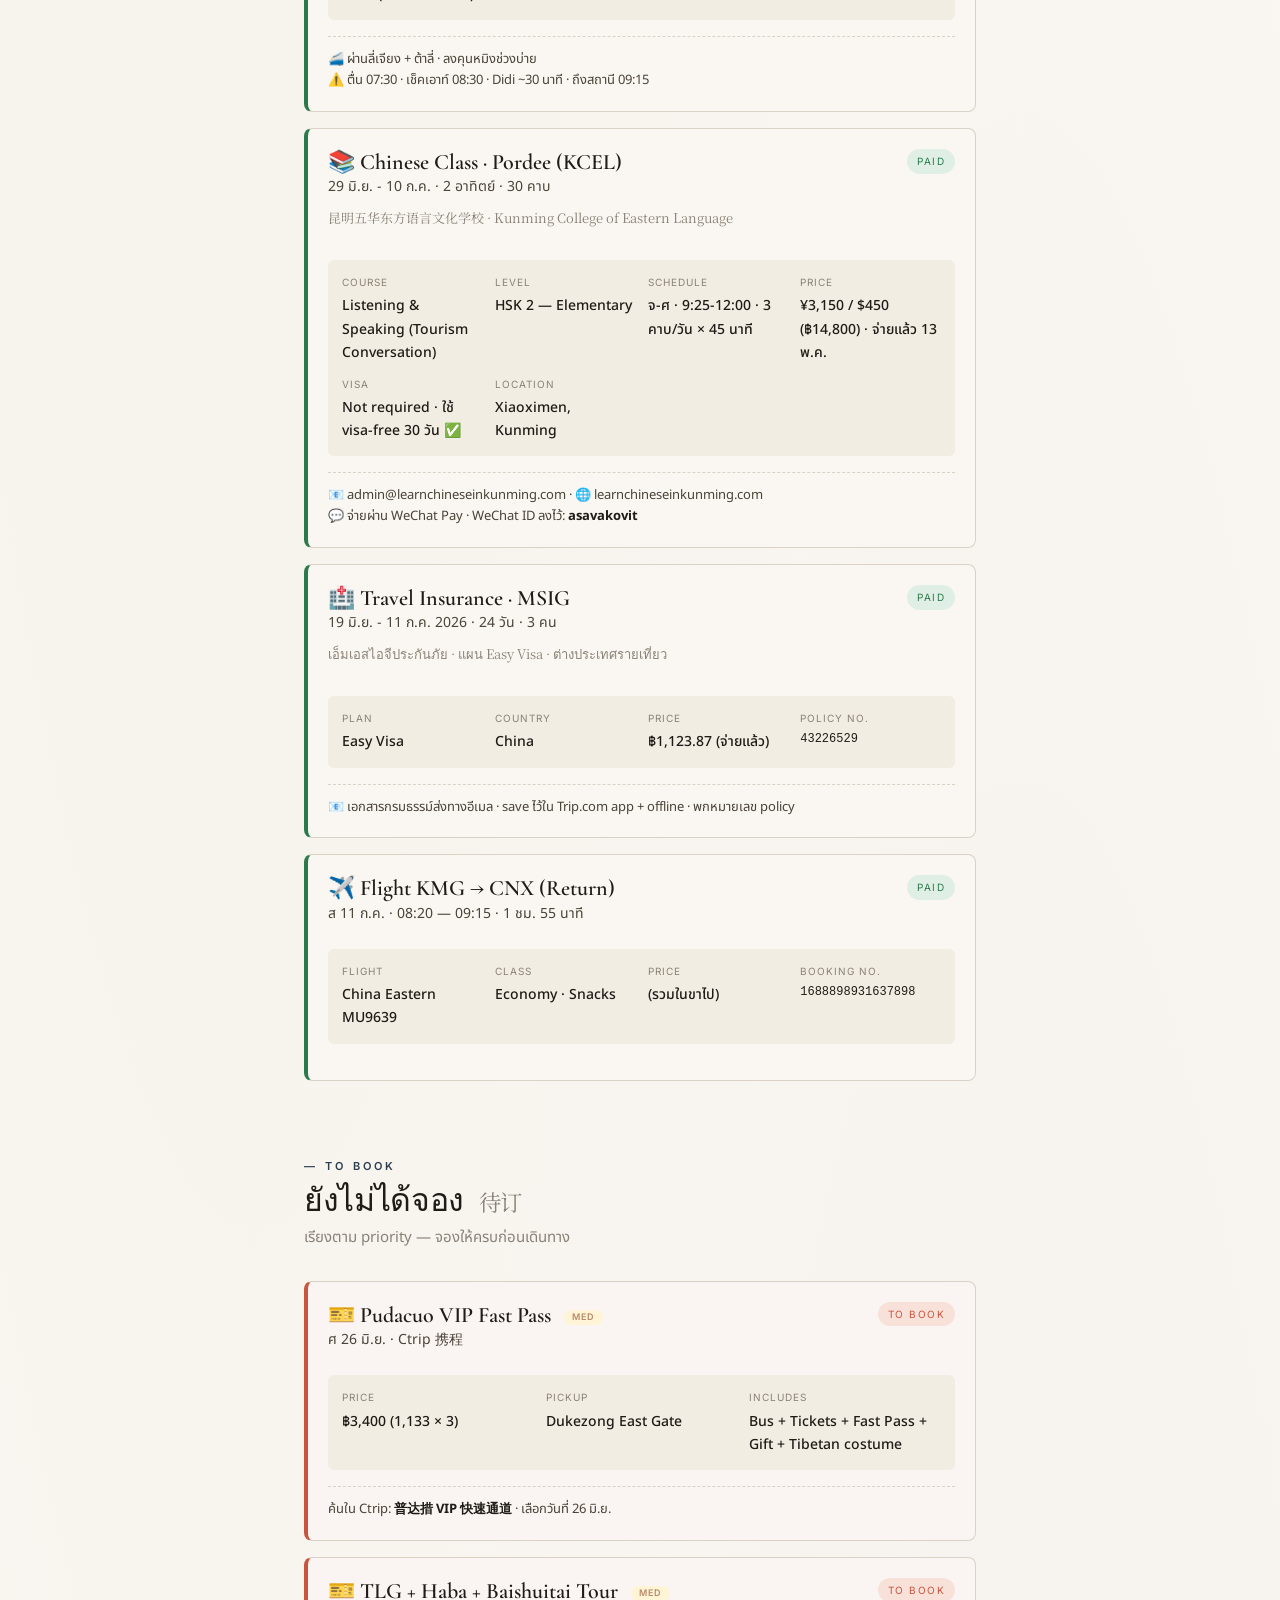
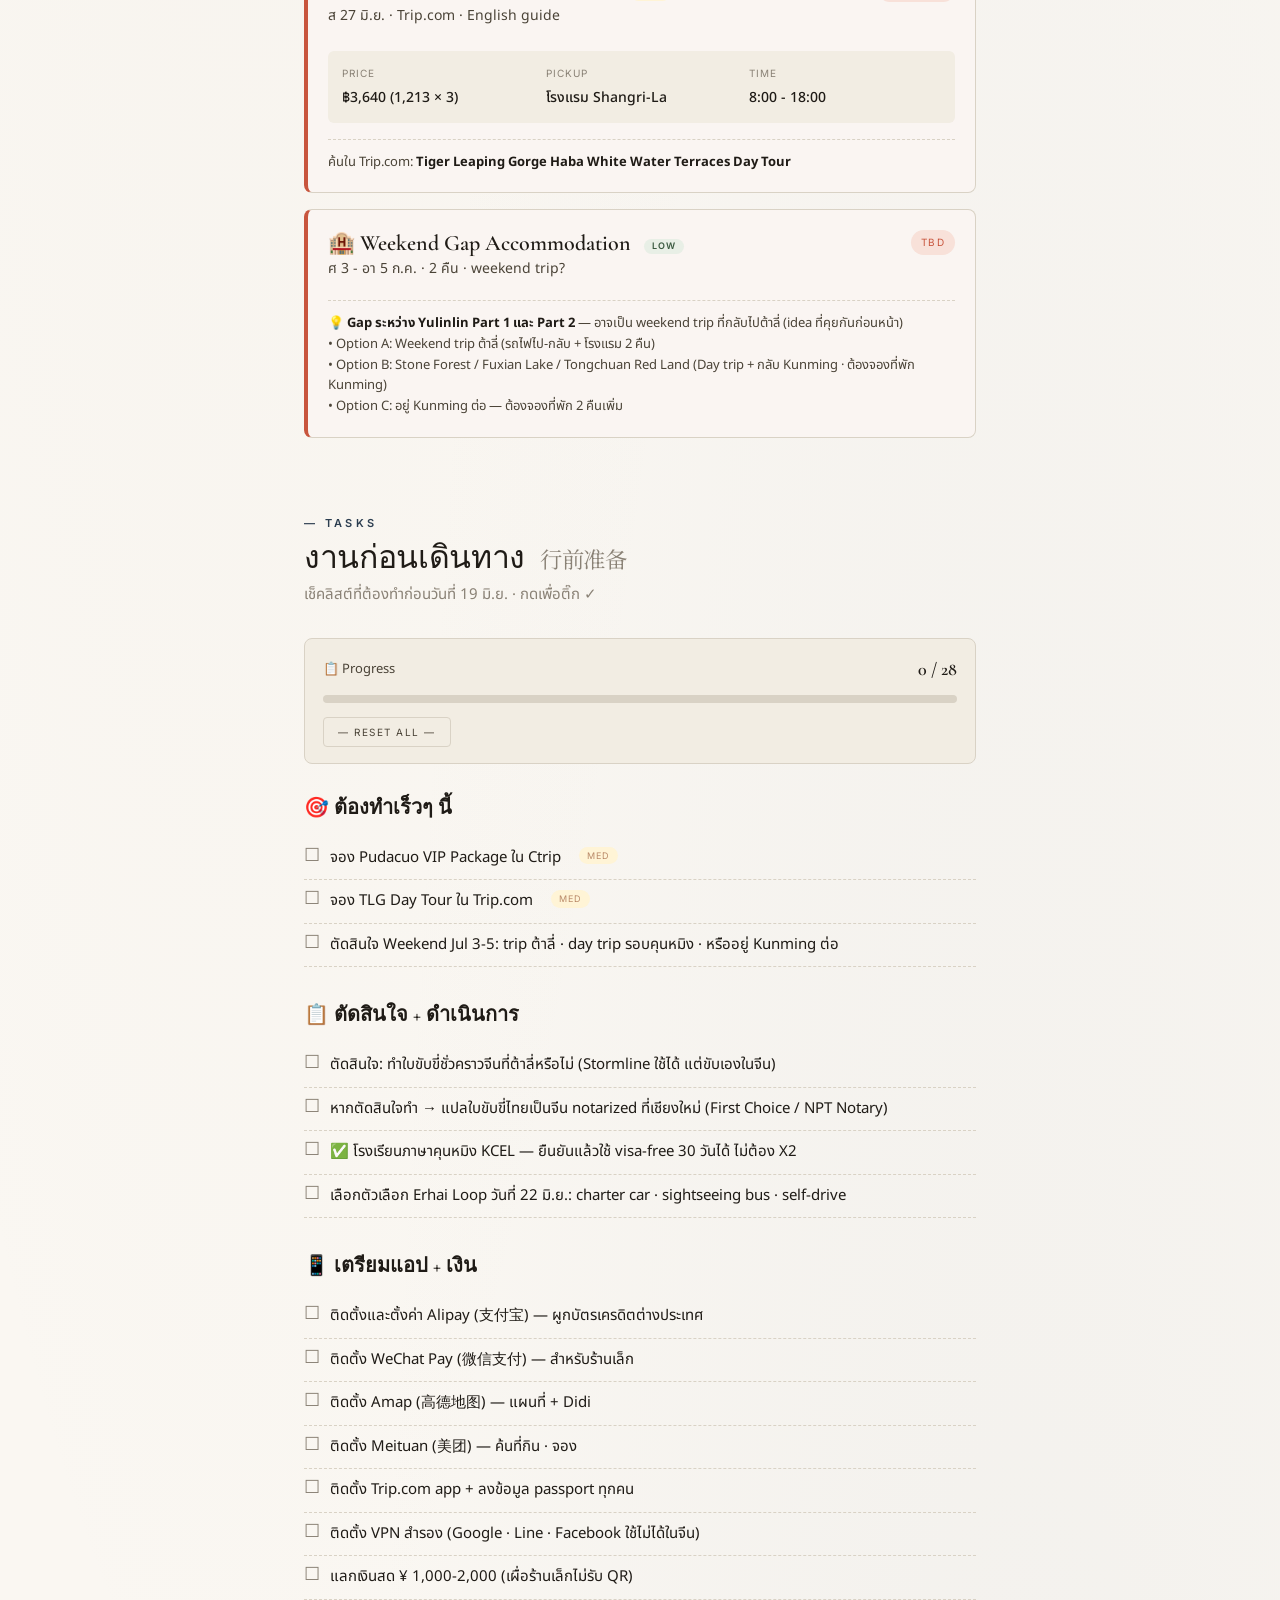
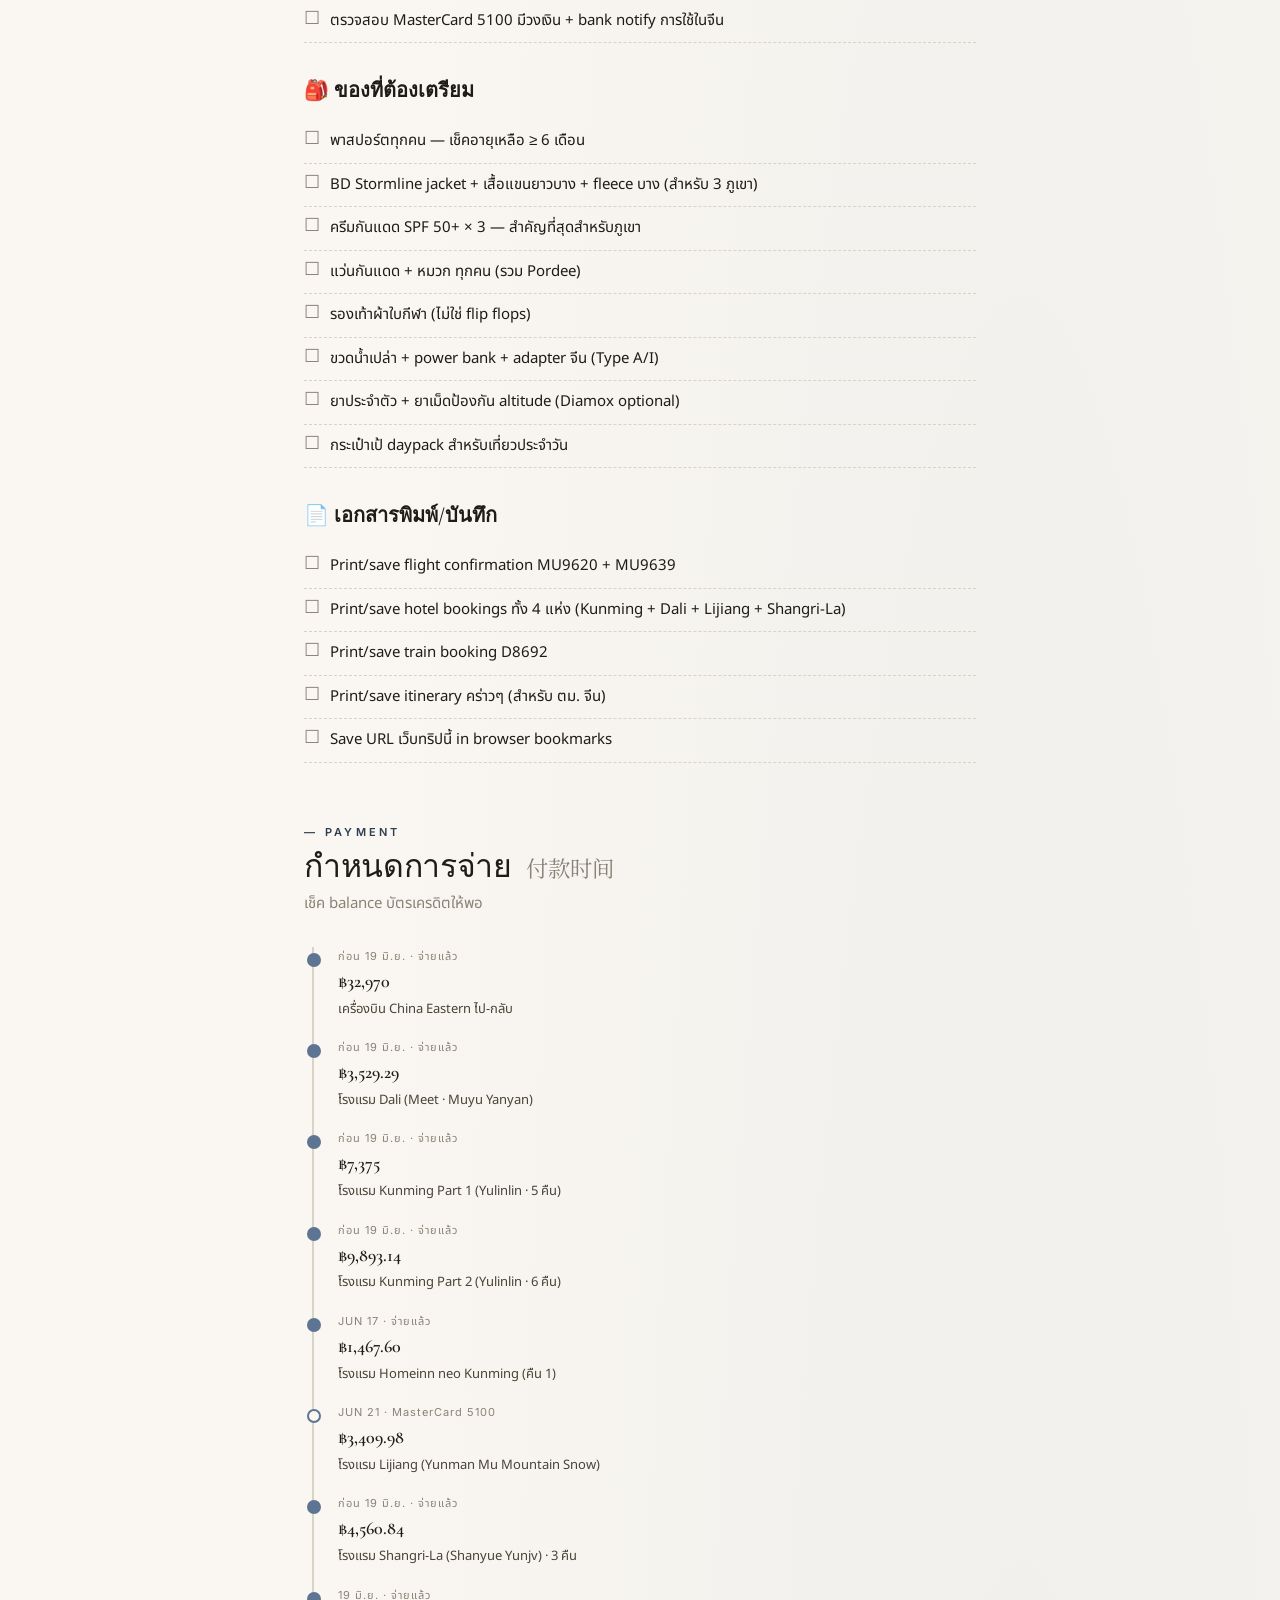
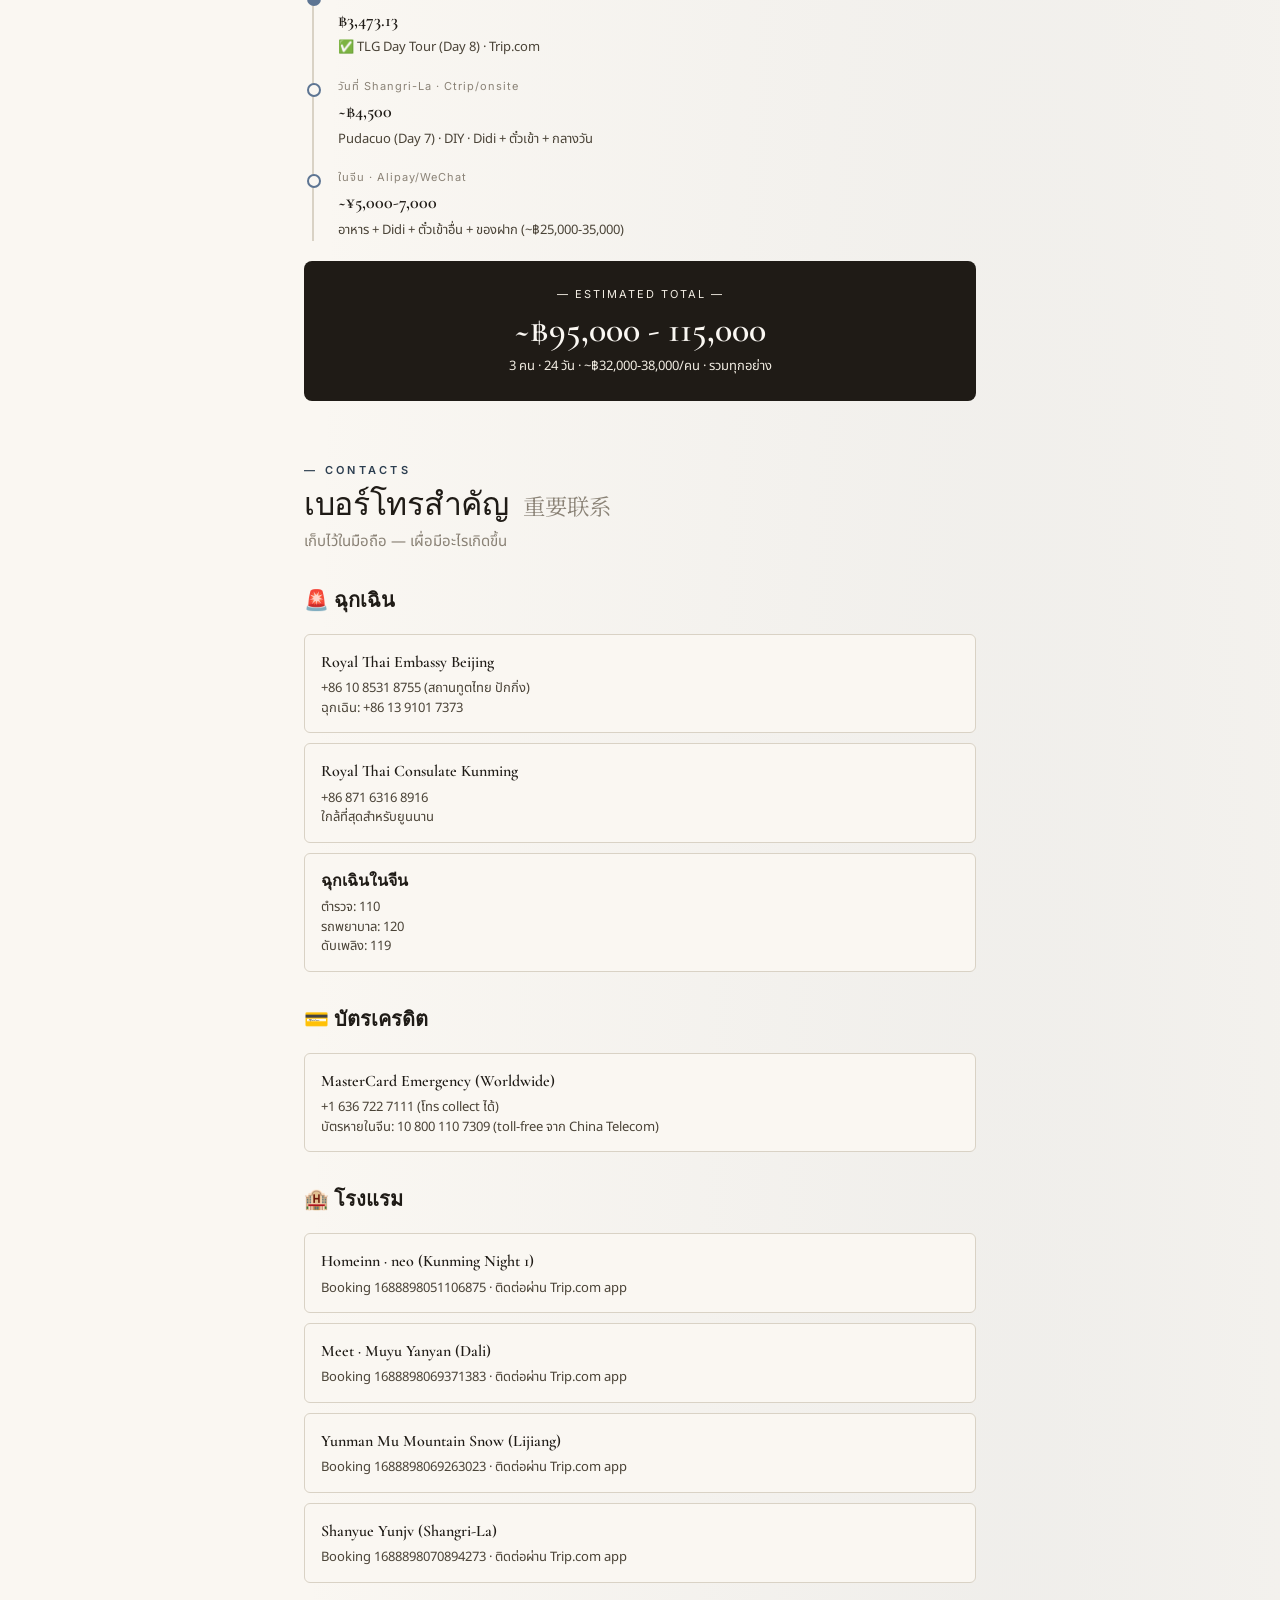
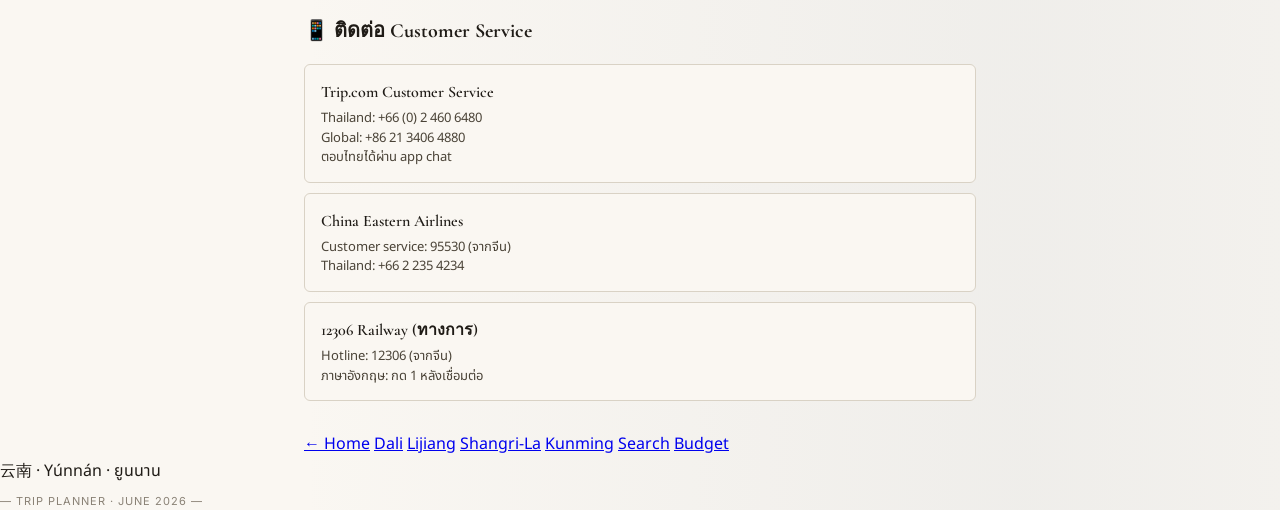
==== commit 50af4fff: "Remove cancelled Lüsù Guesthouse; add TLG Day Tour PAID ฿3,473 (Trip.com); update totals to ~฿166K" ====
--- a/bookings.html
+++ b/bookings.html
@@ -1032,39 +1032,6 @@
       </div>
     </div>
 
-    <!-- Lüsù to cancel -->
-    <div class="booking-card pending">
-      <div class="booking-header">
-        <div>
-          <div class="booking-title">🏨 Lüsù Design Guesthouse <span class="priority-tag high">CANCEL</span></div>
-          <div class="booking-subtitle">อา 5 - พฤ 9 ก.ค. · 4 คืน · Nanping Street · ⚠️ ทับซ้อนกับ Yulinlin Part 2</div>
-          <div class="booking-chinese">旅宿.设计师民宿（南屏街店）</div>
-        </div>
-        <div class="booking-status pending-tag">TO CANCEL</div>
-      </div>
-      <div class="booking-grid">
-        <div>
-          <div class="booking-detail-label">CHARGE DATE</div>
-          <div class="booking-detail-value">Jul 3 (MasterCard 5100)</div>
-        </div>
-        <div>
-          <div class="booking-detail-label">PRICE</div>
-          <div class="booking-detail-value">฿5,860.44 (Pay later)</div>
-        </div>
-        <div>
-          <div class="booking-detail-label">CANCEL DEADLINE</div>
-          <div class="booking-detail-value">ก่อน 12:00 Jul 5 ฟรี · หลังนั้น ฿1,465.11</div>
-        </div>
-        <div>
-          <div class="booking-detail-label">BOOKING NO.</div>
-          <div class="booking-detail-value mono">1688898018400686</div>
-        </div>
-      </div>
-      <div class="booking-note">
-        ⚠️ <strong>ต้องยกเลิกก่อน Jul 3</strong> เพื่อไม่ให้บัตรถูก charge<br>
-        เผื่อไว้ตอนเลือก — สุดท้ายอยู่ Yulinlin ต่อแทน
-      </div>
-    </div>
   </section>
 
   <!-- PRE-TRIP TASKS -->
@@ -1090,7 +1057,6 @@
     <ul class="checklist">
       <li>จอง Pudacuo VIP Package ใน Ctrip <span class="priority-tag med">MED</span></li>
       <li>จอง TLG Day Tour ใน Trip.com <span class="priority-tag med">MED</span></li>
-      <li><strong>ยกเลิก Lüsù Guesthouse</strong> ก่อน Jul 3 (charge date) — กันบัตรถูกตัด <span class="priority-tag high">CANCEL</span></li>
       <li>ตัดสินใจ Weekend Jul 3-5: trip ต้าลี่ · day trip รอบคุนหมิง · หรืออยู่ Kunming ต่อ</li>
     </ul>
 
@@ -1185,22 +1151,22 @@
         <div class="timeline-desc">โรงแรม Shangri-La (Shanyue Yunjv) · 3 คืน</div>
       </div>
 
+      <div class="timeline-event charged">
+        <div class="timeline-date">19 มิ.ย. · จ่ายแล้ว</div>
+        <div class="timeline-amount">฿3,473.13</div>
+        <div class="timeline-desc">✅ TLG Day Tour (Day 8) · Trip.com</div>
+      </div>
+
       <div class="timeline-event">
-        <div class="timeline-date">⚠️ JUL 3 · MasterCard 5100</div>
-        <div class="timeline-amount">฿5,860.44</div>
-        <div class="timeline-desc">⚠️ Lüsù Guesthouse · <strong>ยกเลิกก่อน Jul 3</strong> ถ้าไม่ใช้</div>
-      </div>
-
-      <div class="timeline-event">
-        <div class="timeline-date">จองล่วงหน้า</div>
-        <div class="timeline-amount">฿7,040</div>
-        <div class="timeline-desc">Pudacuo VIP + TLG Day Tour</div>
+        <div class="timeline-date">วันที่ Shangri-La · Ctrip/onsite</div>
+        <div class="timeline-amount">~฿4,500</div>
+        <div class="timeline-desc">Pudacuo (Day 7) · DIY · Didi + ตั๋วเข้า + กลางวัน</div>
       </div>
 
       <div class="timeline-event">
         <div class="timeline-date">ในจีน · Alipay/WeChat</div>
         <div class="timeline-amount">~¥5,000-7,000</div>
-        <div class="timeline-desc">รถไฟ + อาหาร + Didi + ตั๋วเข้า + ของฝาก (~฿25,000-35,000)</div>
+        <div class="timeline-desc">อาหาร + Didi + ตั๋วเข้าอื่น + ของฝาก (~฿25,000-35,000)</div>
       </div>
     </div>
 
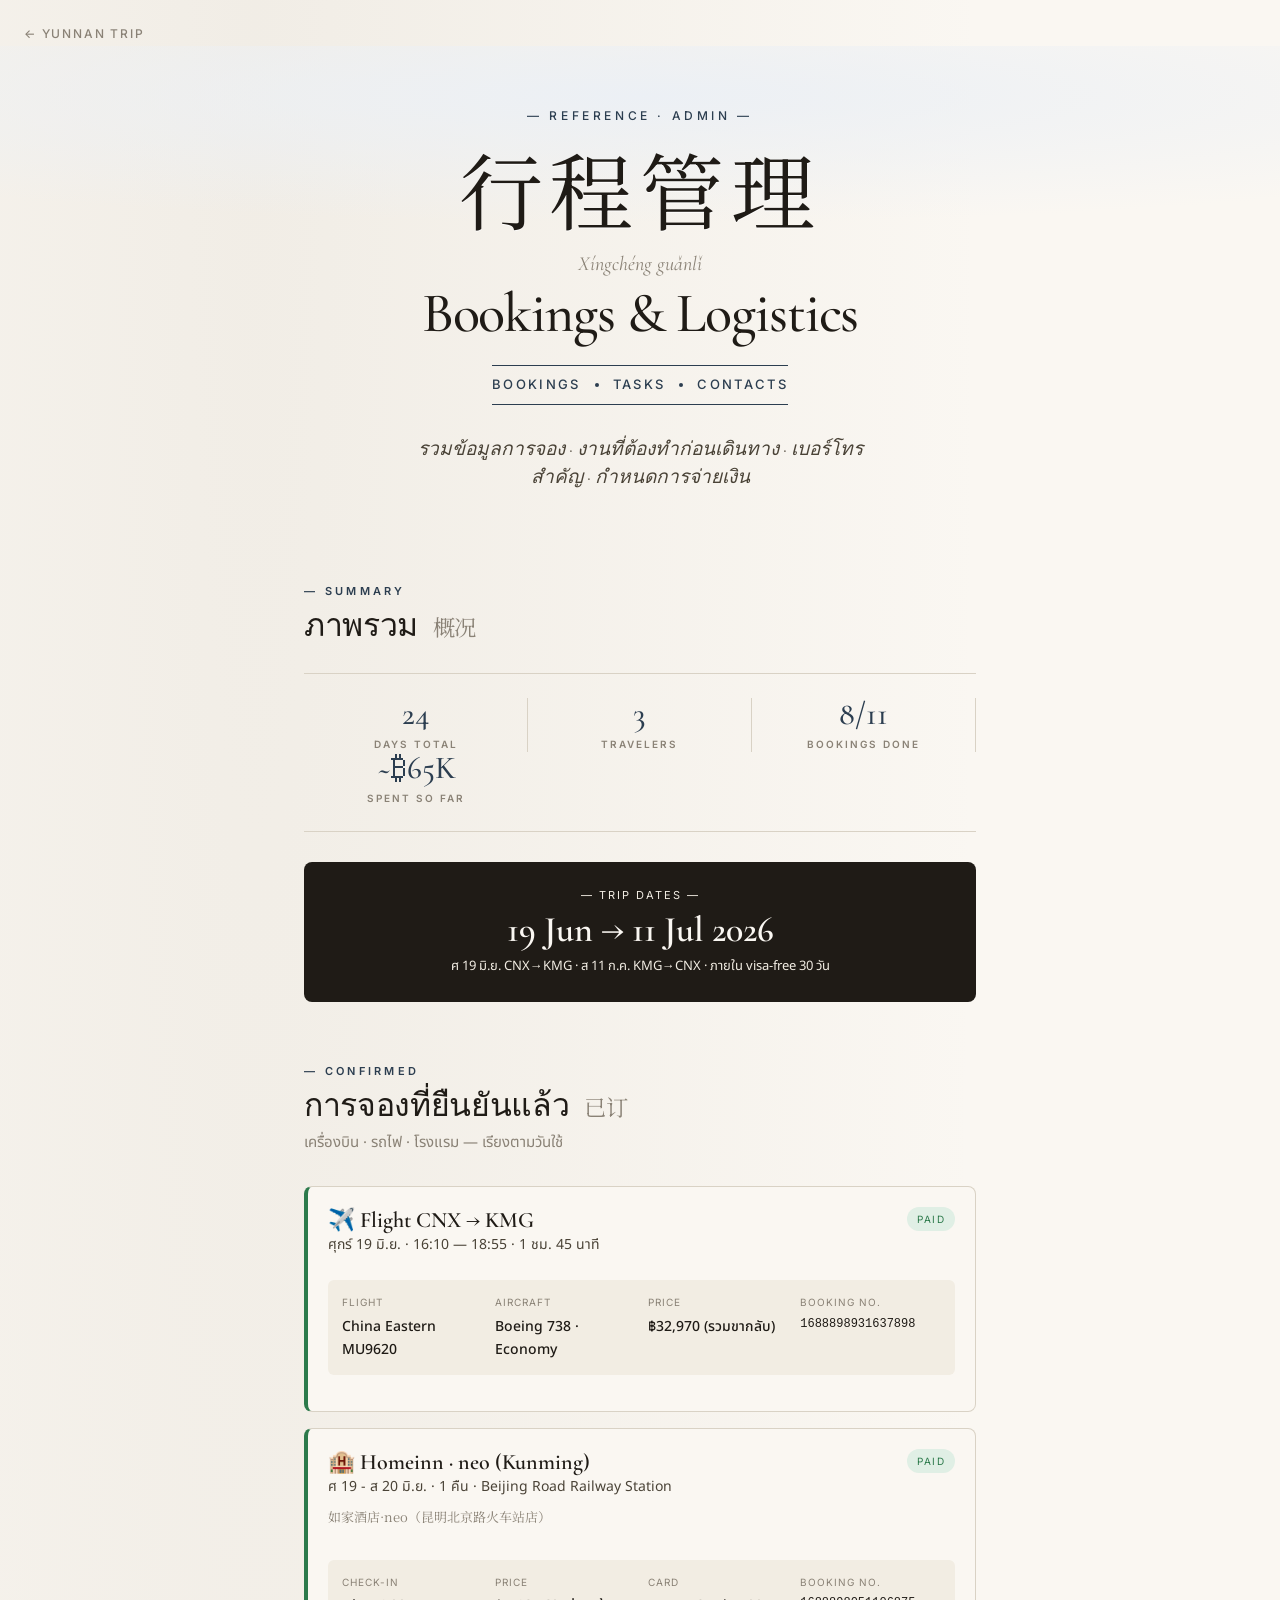
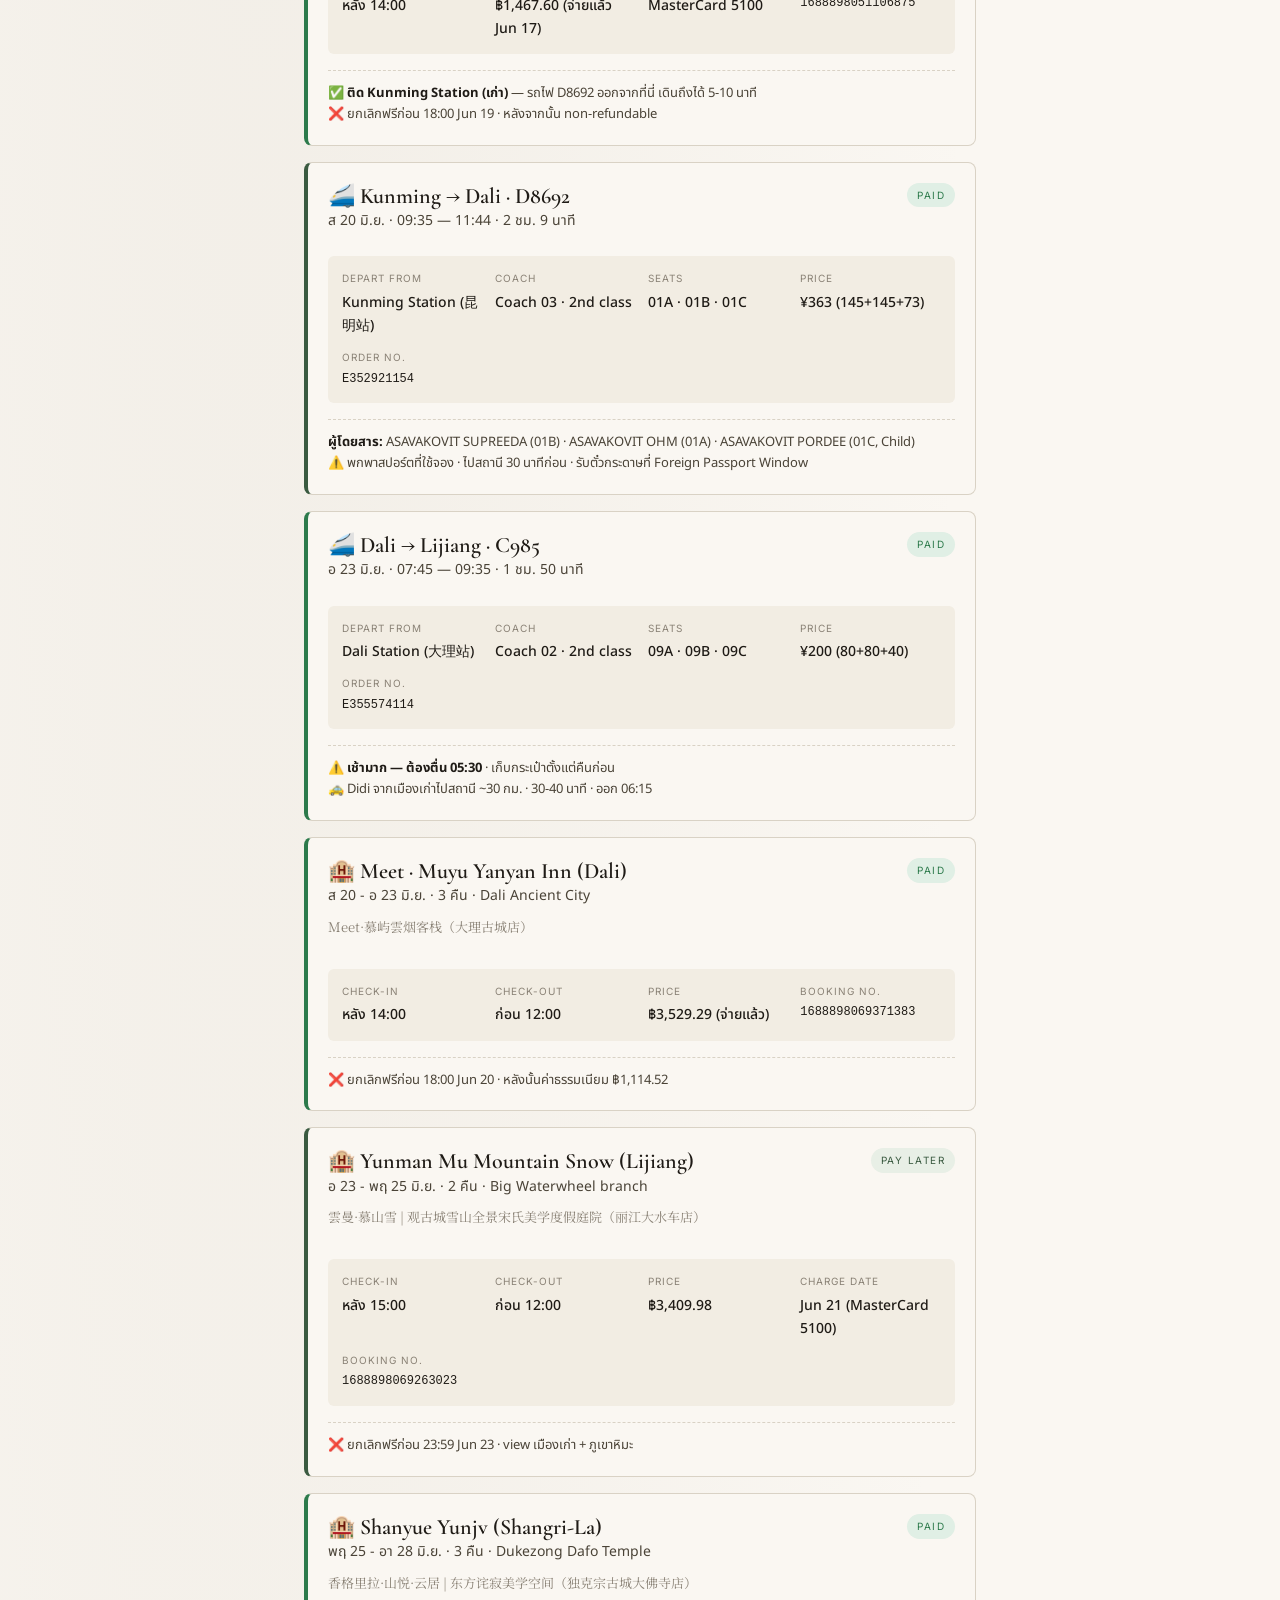
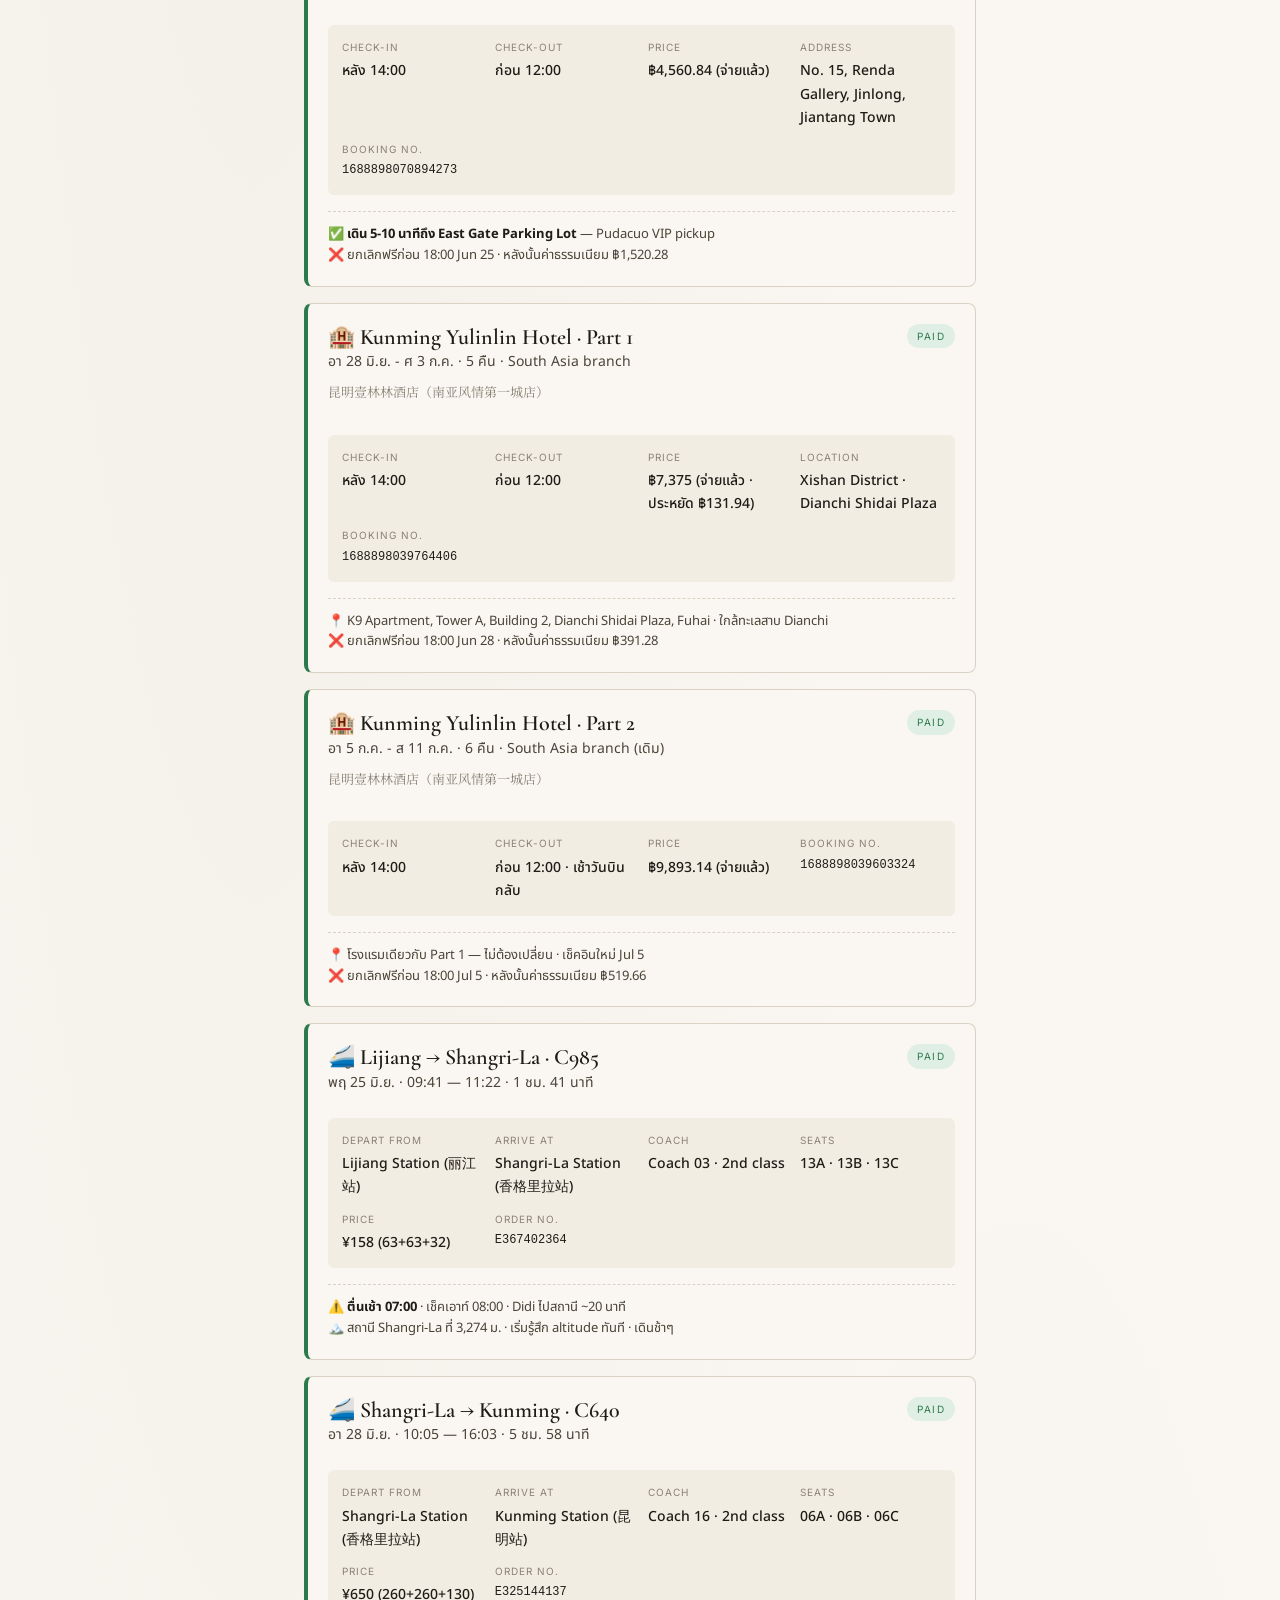
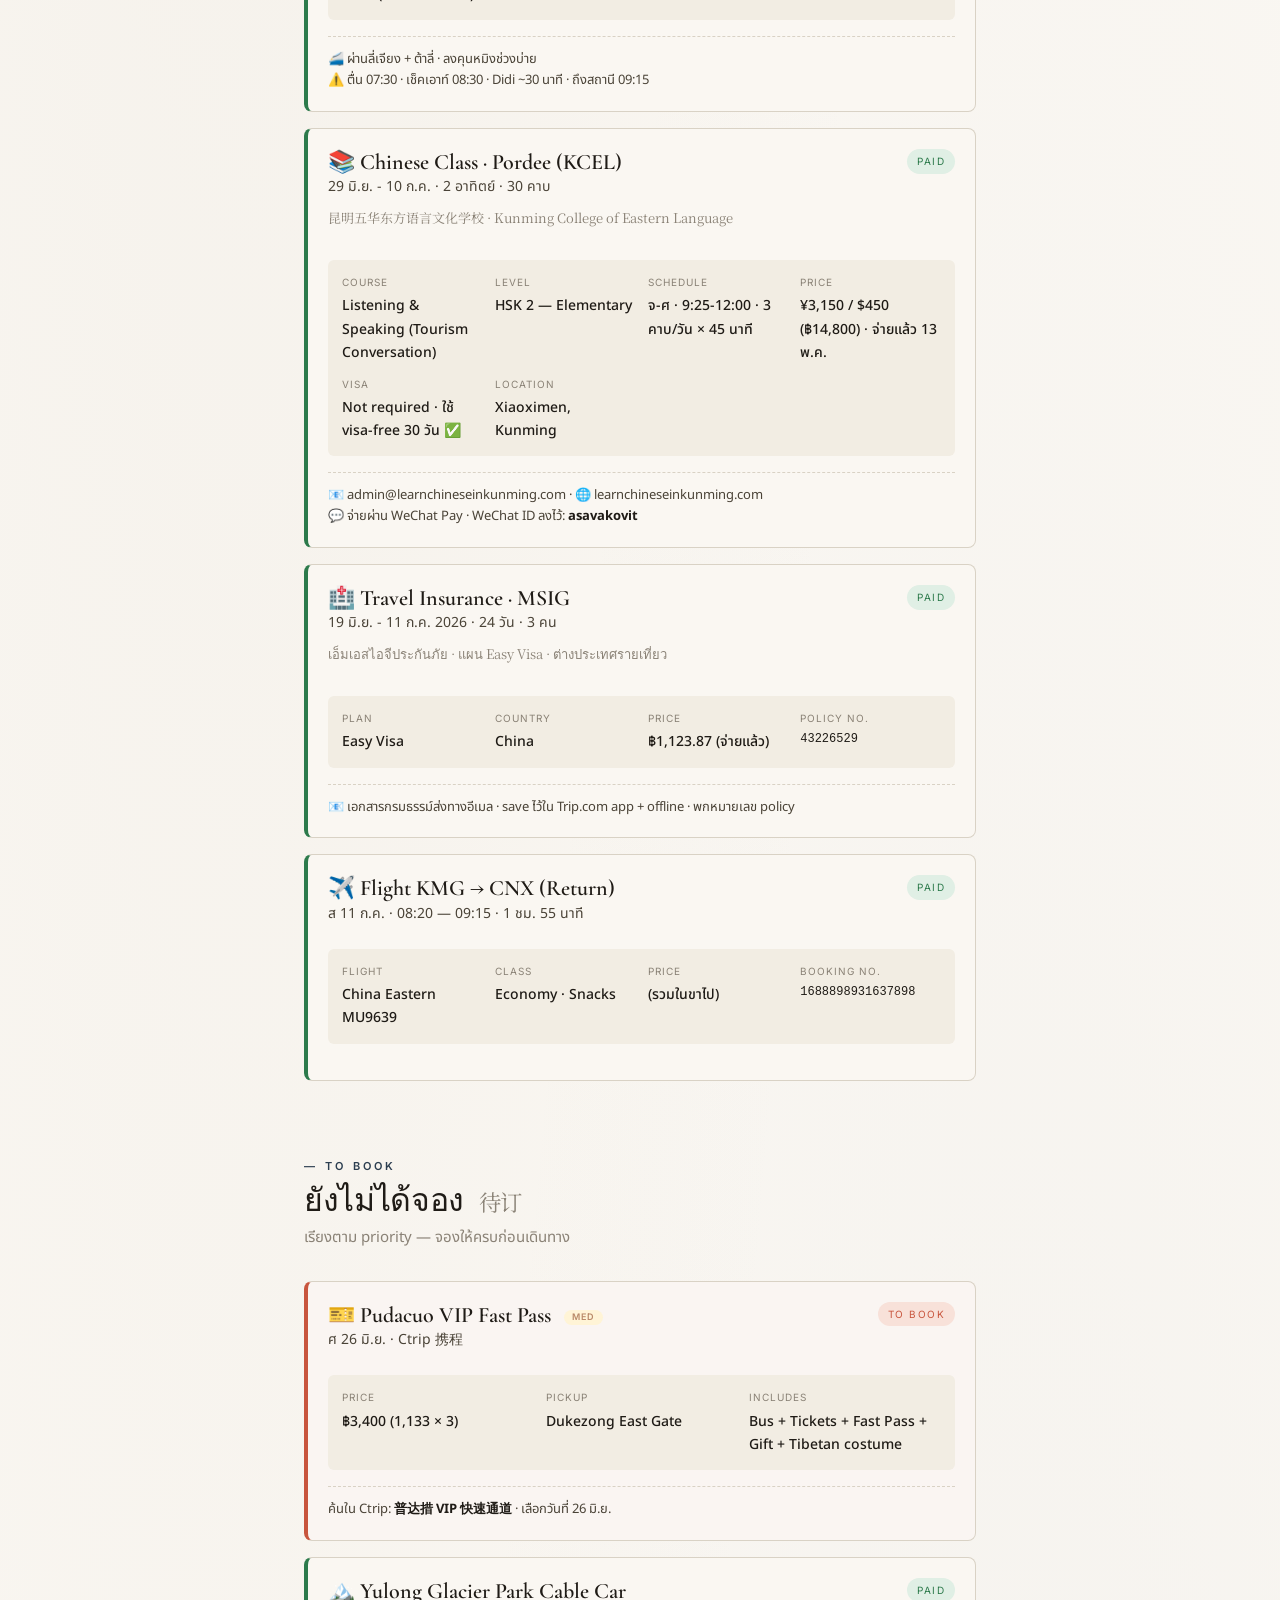
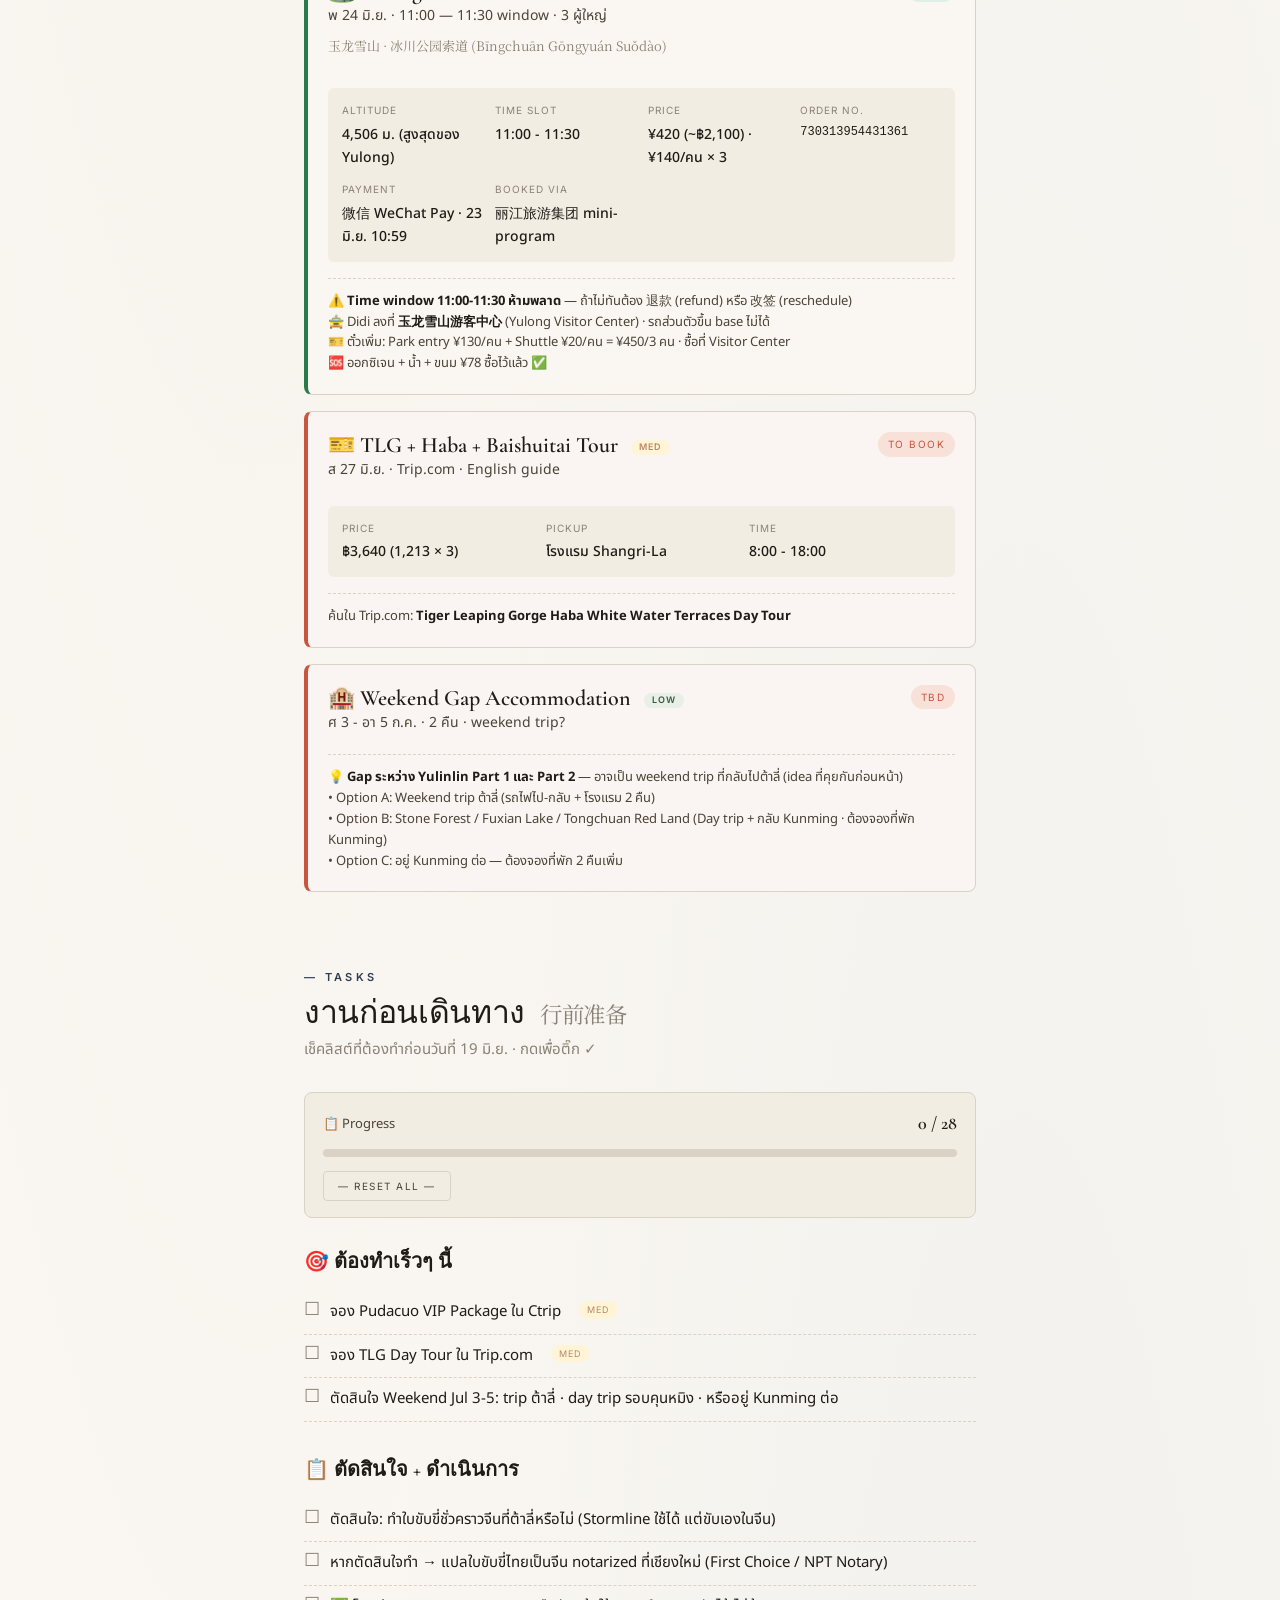
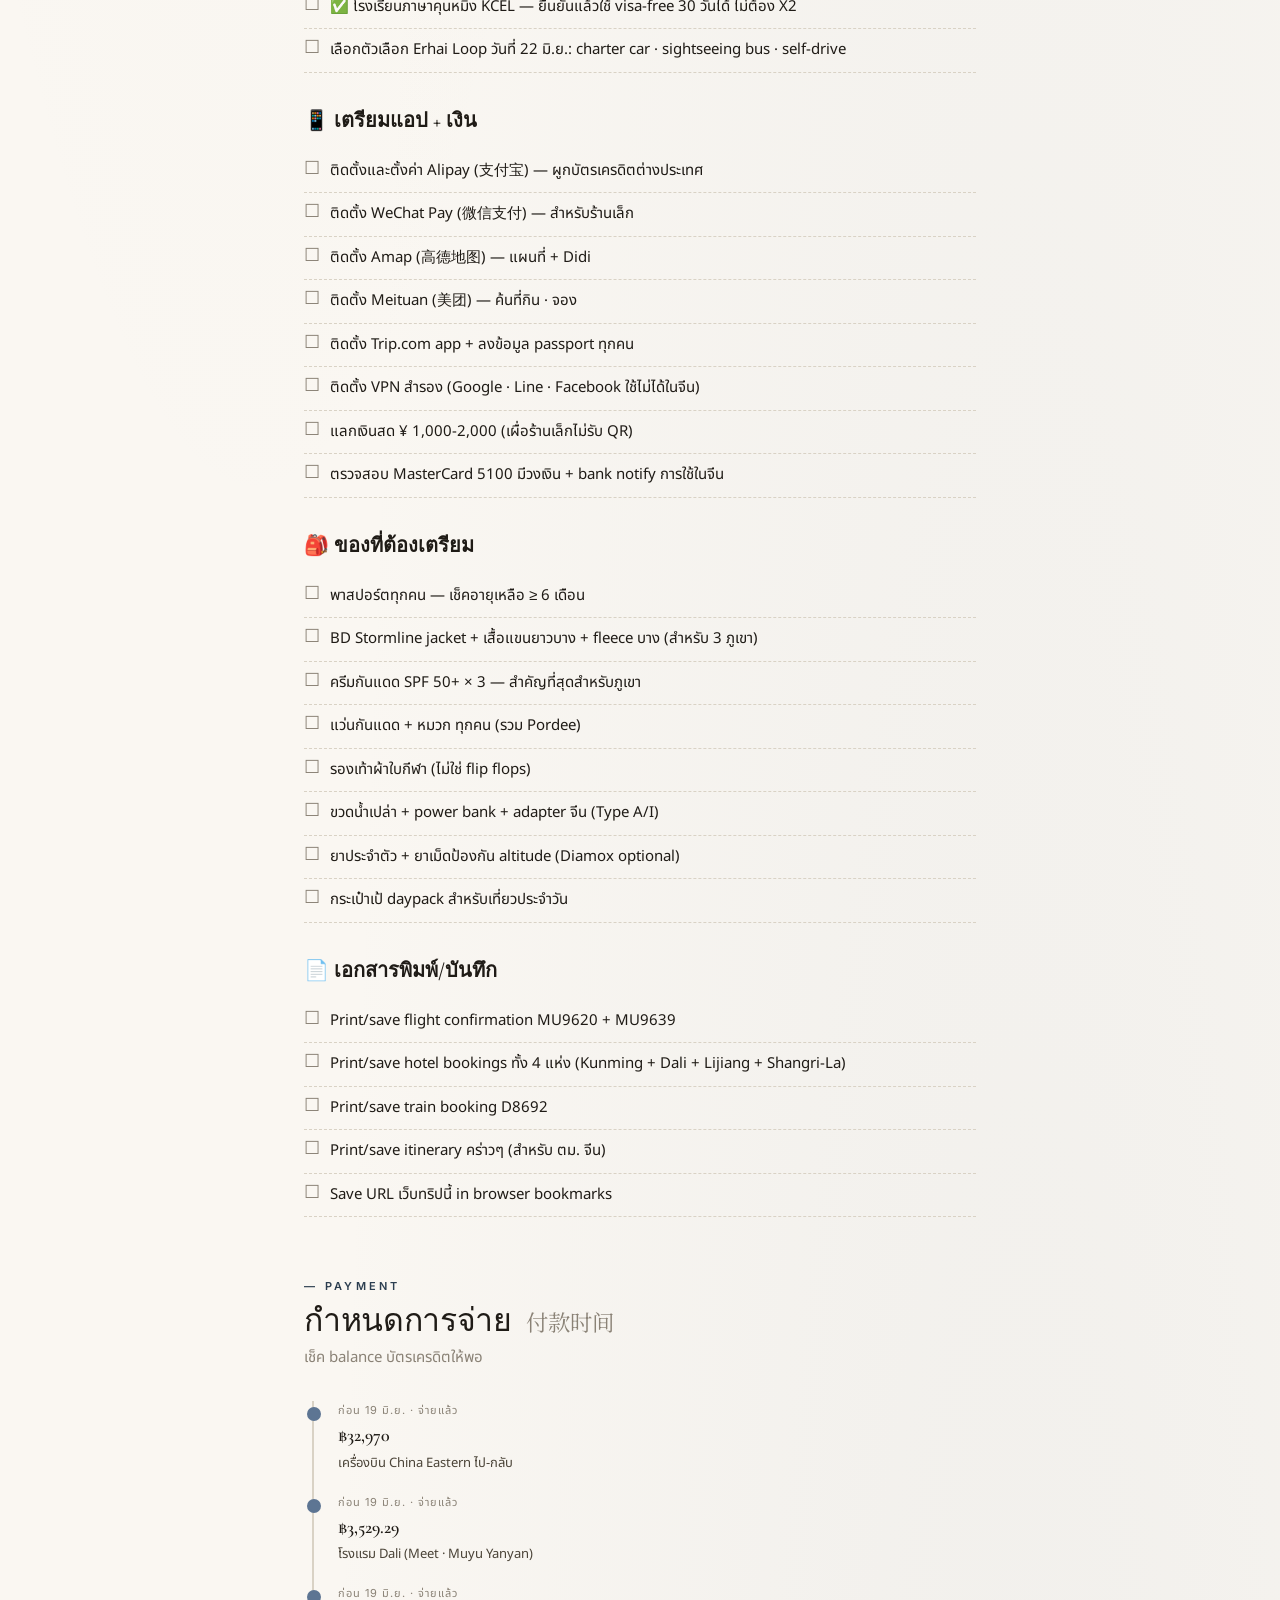
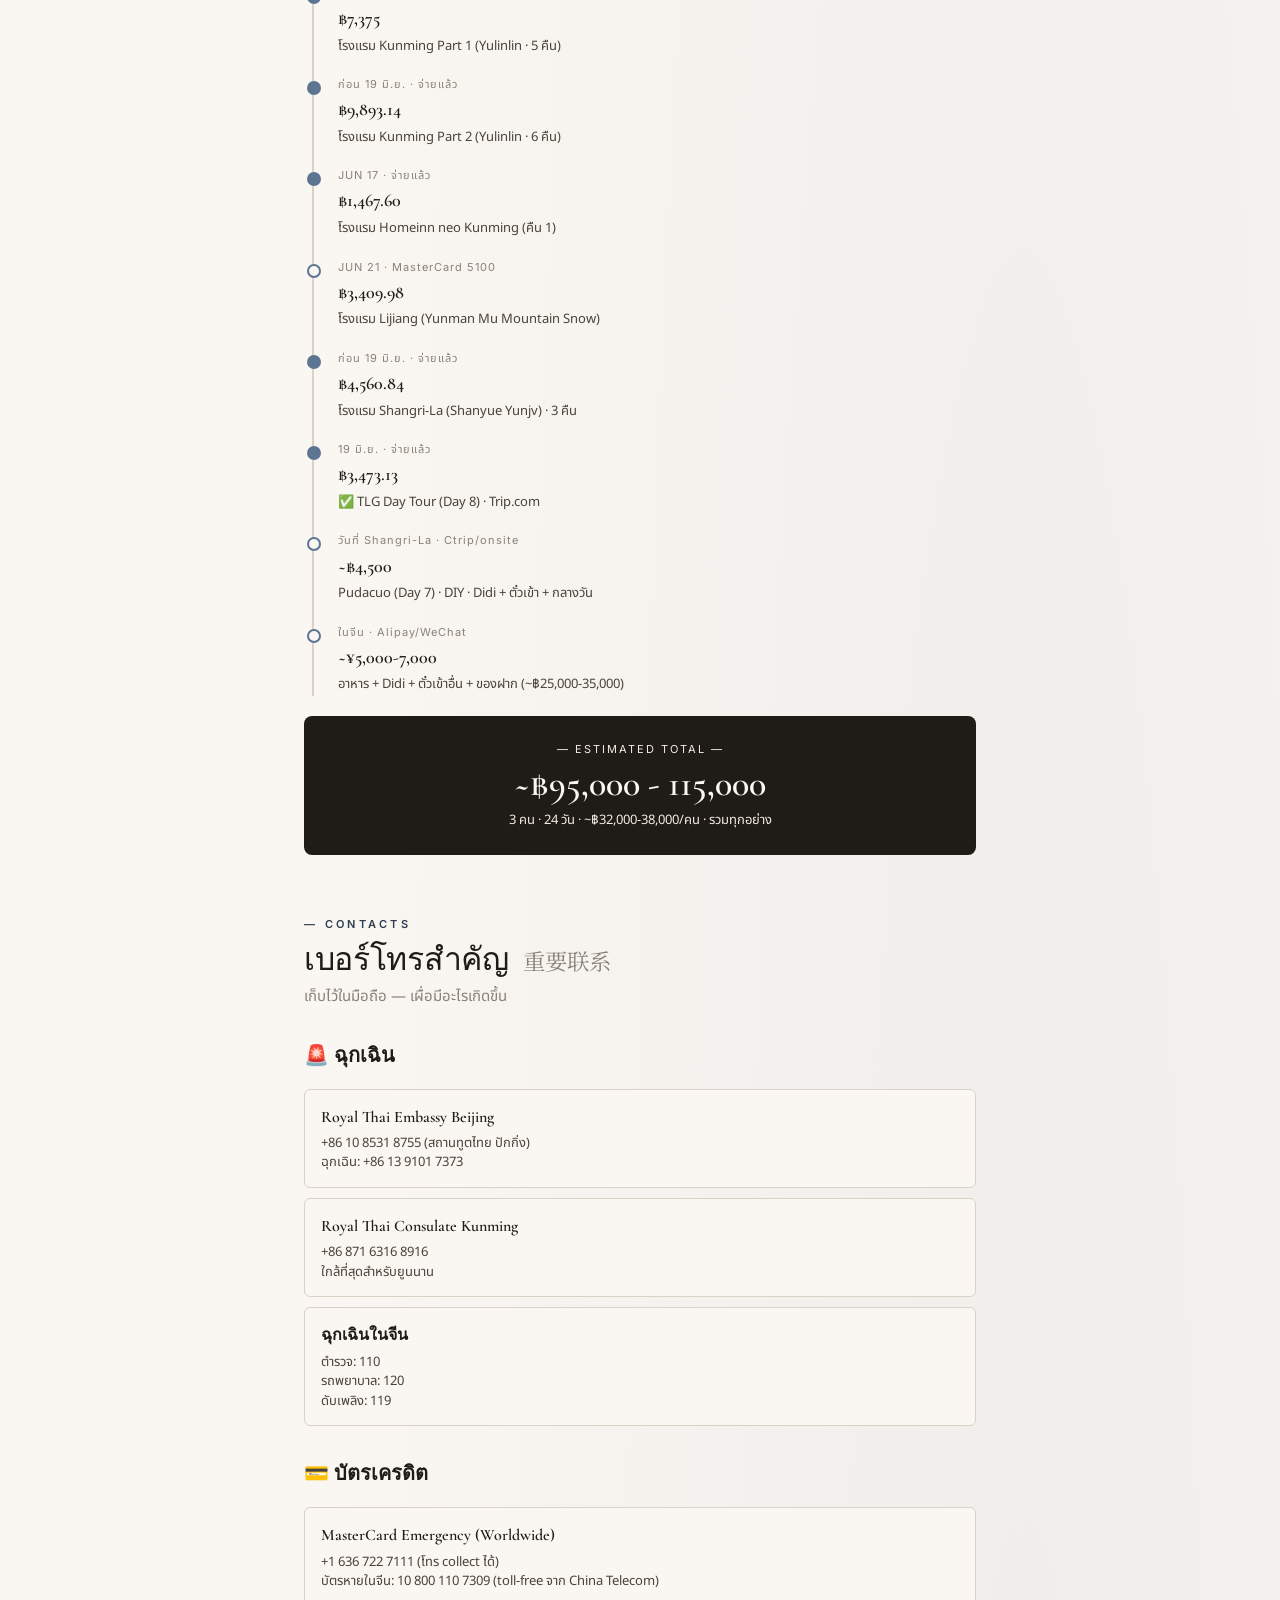
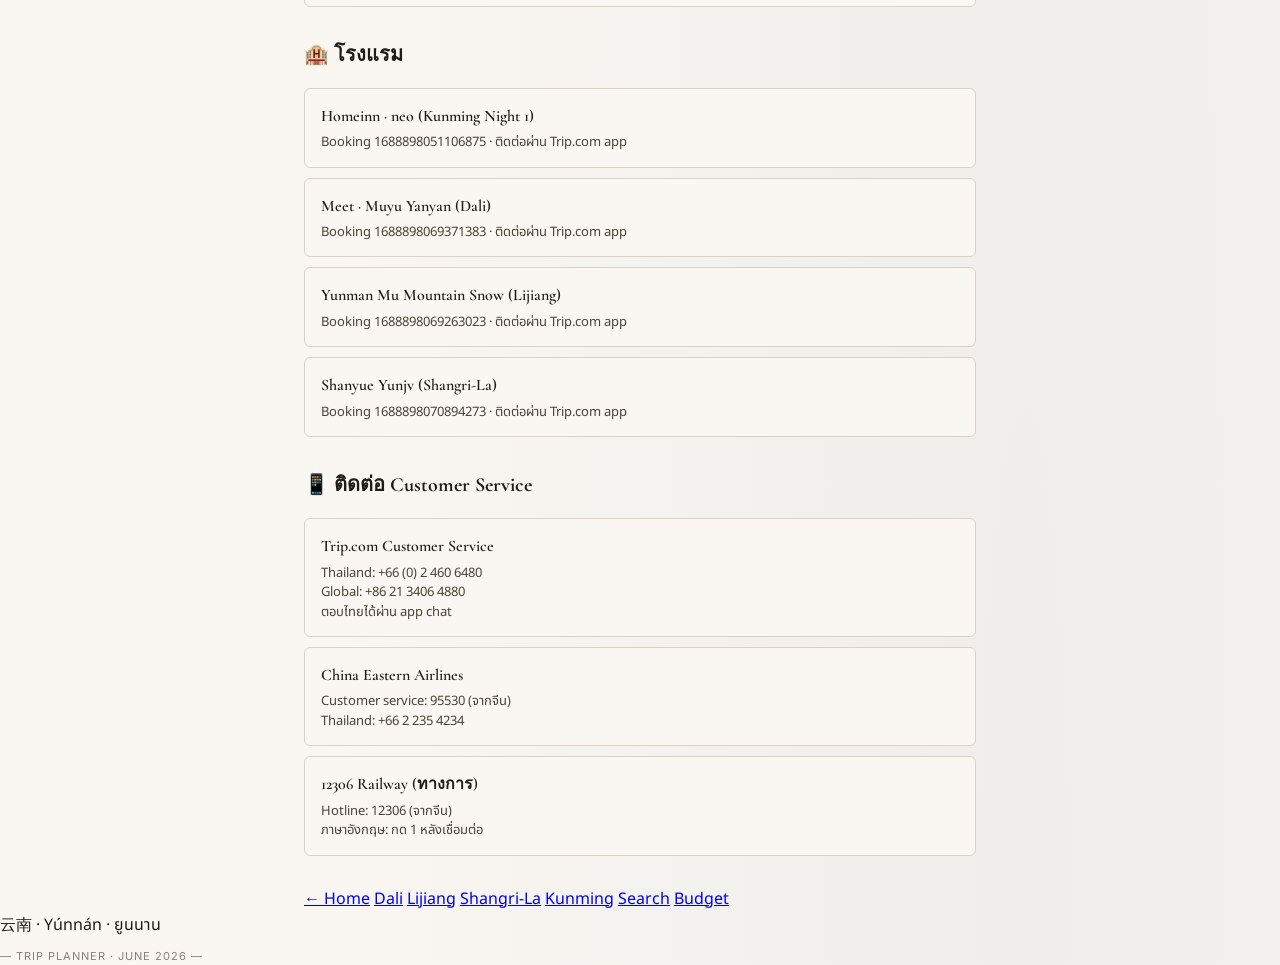
==== commit 62d1737c: "Day 3 + Day 4 expenses + Yulong cable car booking" ====
--- a/bookings.html
+++ b/bookings.html
@@ -987,6 +987,50 @@
       </div>
     </div>
 
+    <!-- Yulong Cable Car -->
+    <div class="booking-card paid">
+      <div class="booking-header">
+        <div>
+          <div class="booking-title">🏔️ Yulong Glacier Park Cable Car</div>
+          <div class="booking-subtitle">พ 24 มิ.ย. · 11:00 — 11:30 window · 3 ผู้ใหญ่</div>
+          <div class="booking-chinese">玉龙雪山 · 冰川公园索道 (Bīngchuān Gōngyuán Suǒdào)</div>
+        </div>
+        <div class="booking-status paid-tag">PAID</div>
+      </div>
+      <div class="booking-grid">
+        <div>
+          <div class="booking-detail-label">ALTITUDE</div>
+          <div class="booking-detail-value">4,506 ม. (สูงสุดของ Yulong)</div>
+        </div>
+        <div>
+          <div class="booking-detail-label">TIME SLOT</div>
+          <div class="booking-detail-value">11:00 - 11:30</div>
+        </div>
+        <div>
+          <div class="booking-detail-label">PRICE</div>
+          <div class="booking-detail-value">¥420 (~฿2,100) · ¥140/คน × 3</div>
+        </div>
+        <div>
+          <div class="booking-detail-label">ORDER NO.</div>
+          <div class="booking-detail-value mono">730313954431361</div>
+        </div>
+        <div>
+          <div class="booking-detail-label">PAYMENT</div>
+          <div class="booking-detail-value">微信 WeChat Pay · 23 มิ.ย. 10:59</div>
+        </div>
+        <div>
+          <div class="booking-detail-label">BOOKED VIA</div>
+          <div class="booking-detail-value">丽江旅游集团 mini-program</div>
+        </div>
+      </div>
+      <div class="booking-note">
+        ⚠️ <strong>Time window 11:00-11:30 ห้ามพลาด</strong> — ถ้าไม่ทันต้อง 退款 (refund) หรือ 改签 (reschedule)<br>
+        🚖 Didi ลงที่ <strong>玉龙雪山游客中心</strong> (Yulong Visitor Center) · รถส่วนตัวขึ้น base ไม่ได้<br>
+        🎫 ตั๋วเพิ่ม: Park entry ¥130/คน + Shuttle ¥20/คน = ¥450/3 คน · ซื้อที่ Visitor Center<br>
+        🆘 ออกซิเจน + น้ำ + ขนม ¥78 ซื้อไว้แล้ว ✅
+      </div>
+    </div>
+
     <!-- TLG Day Tour -->
     <div class="booking-card pending">
       <div class="booking-header">
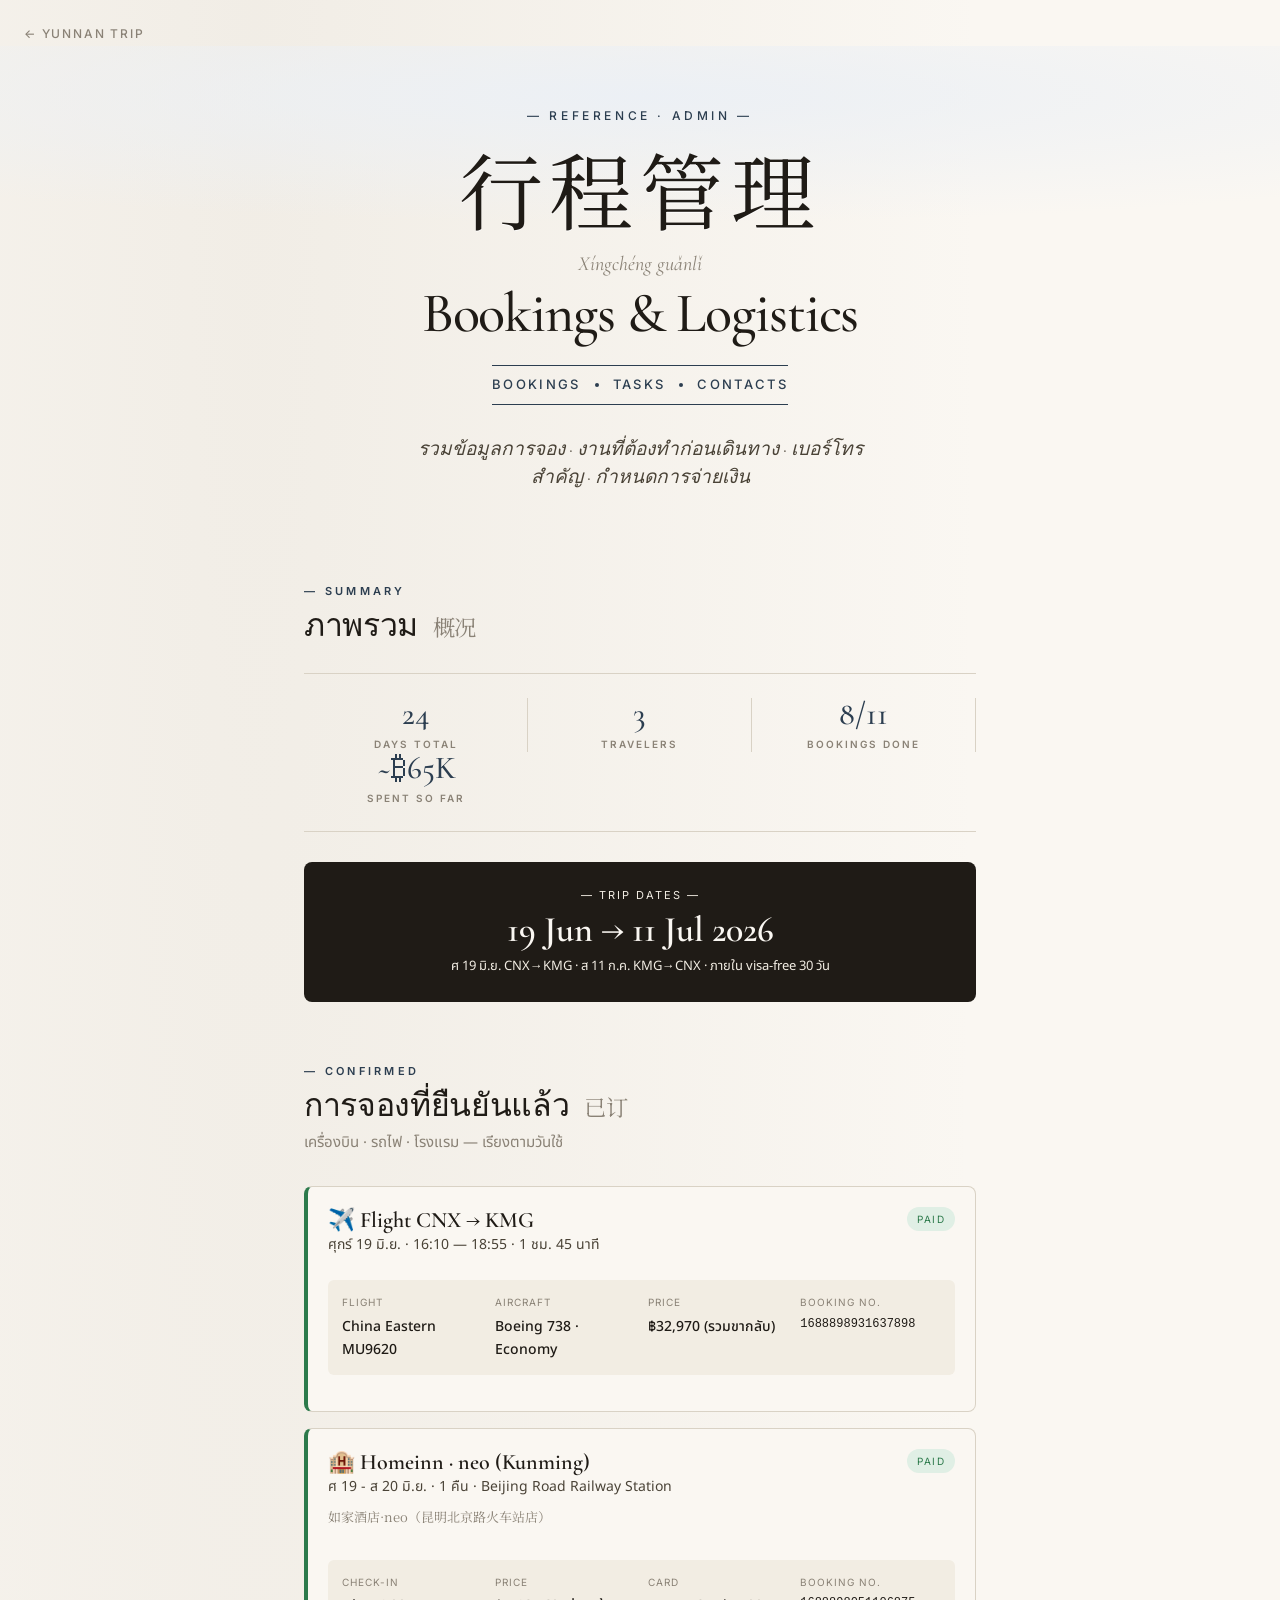
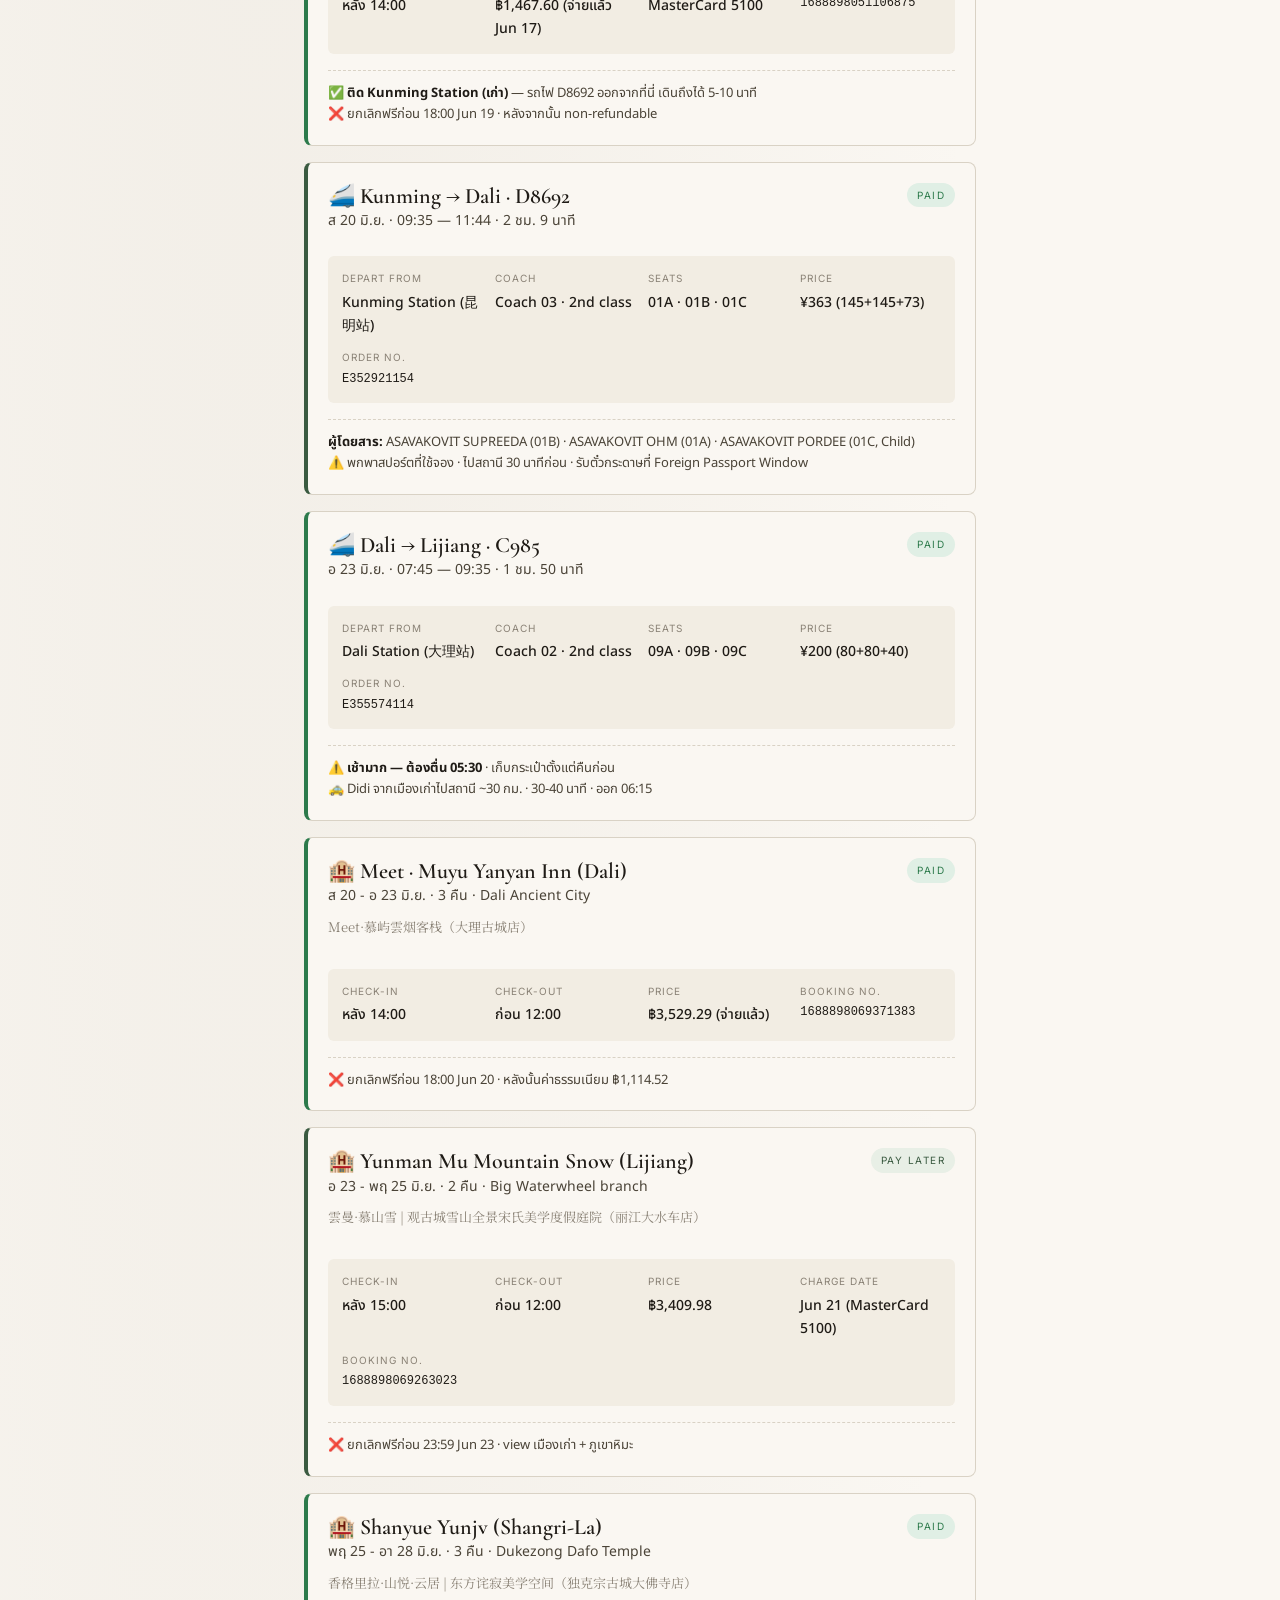
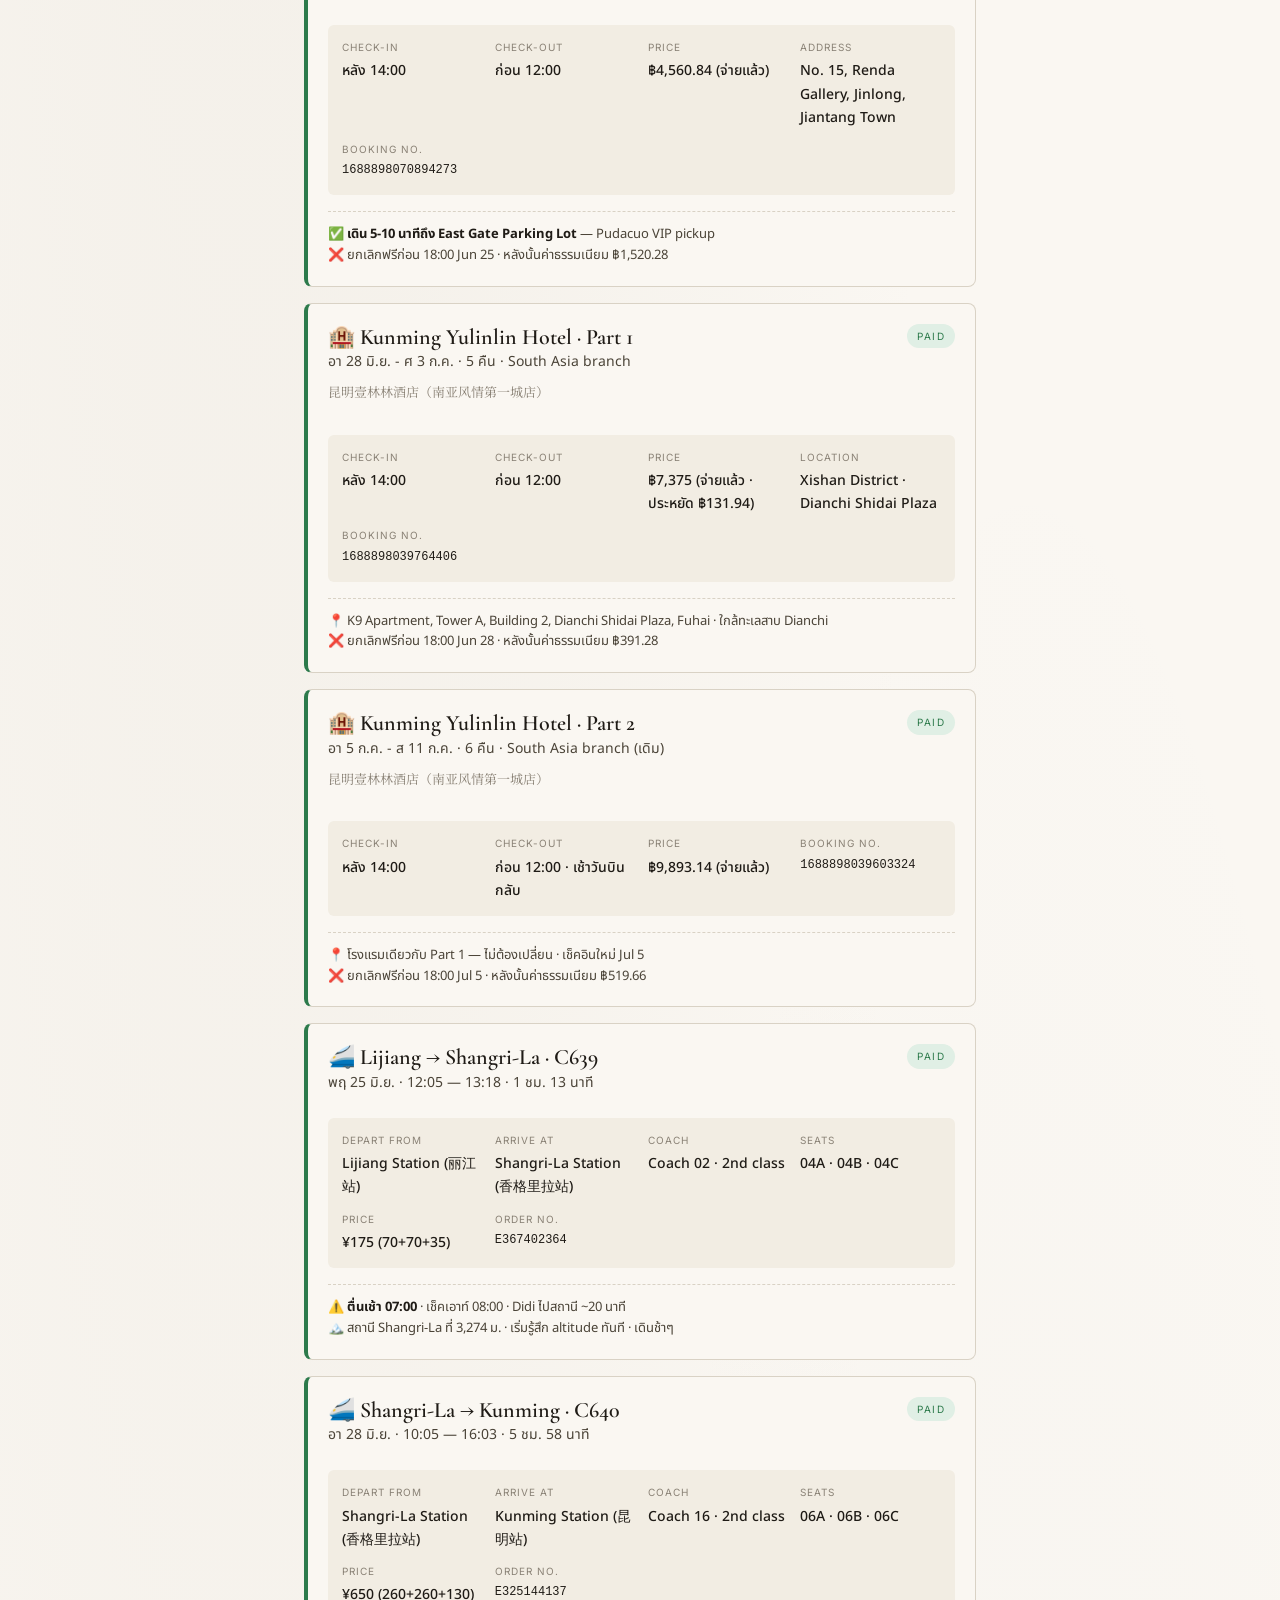
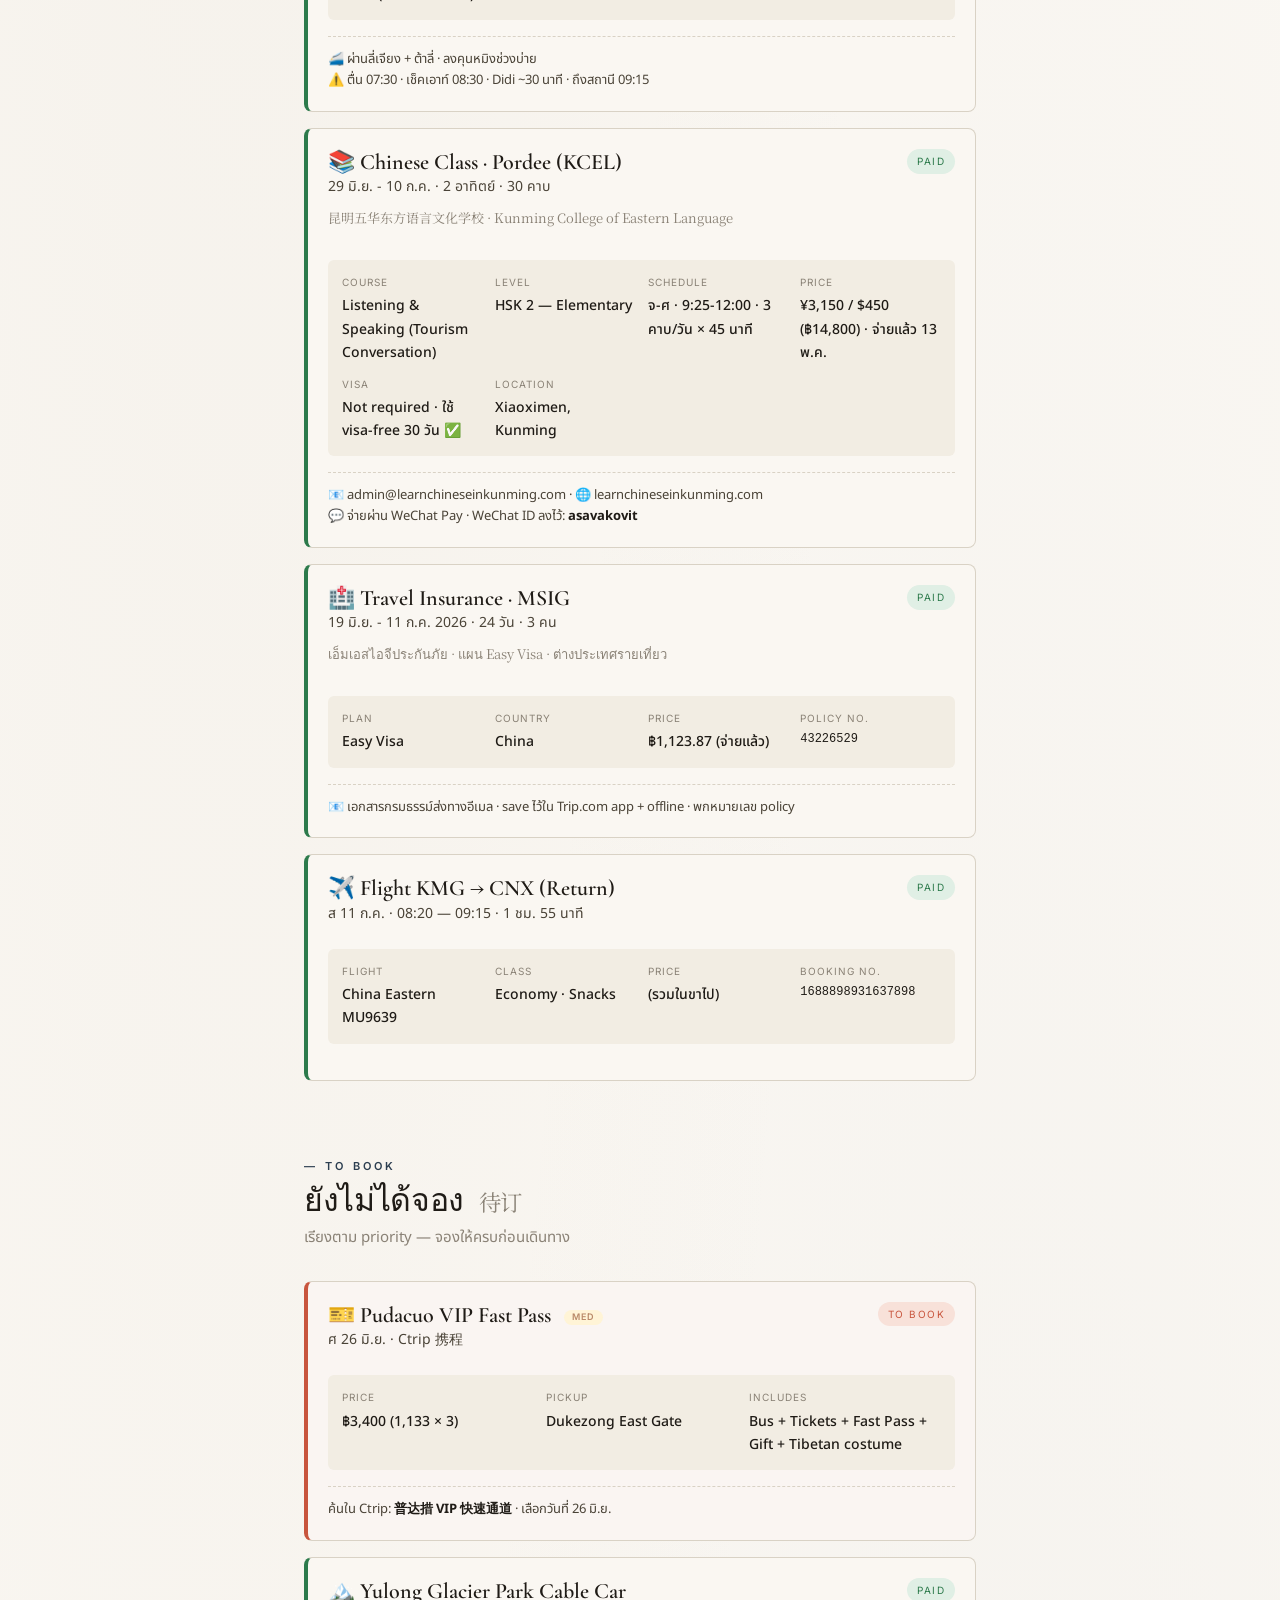
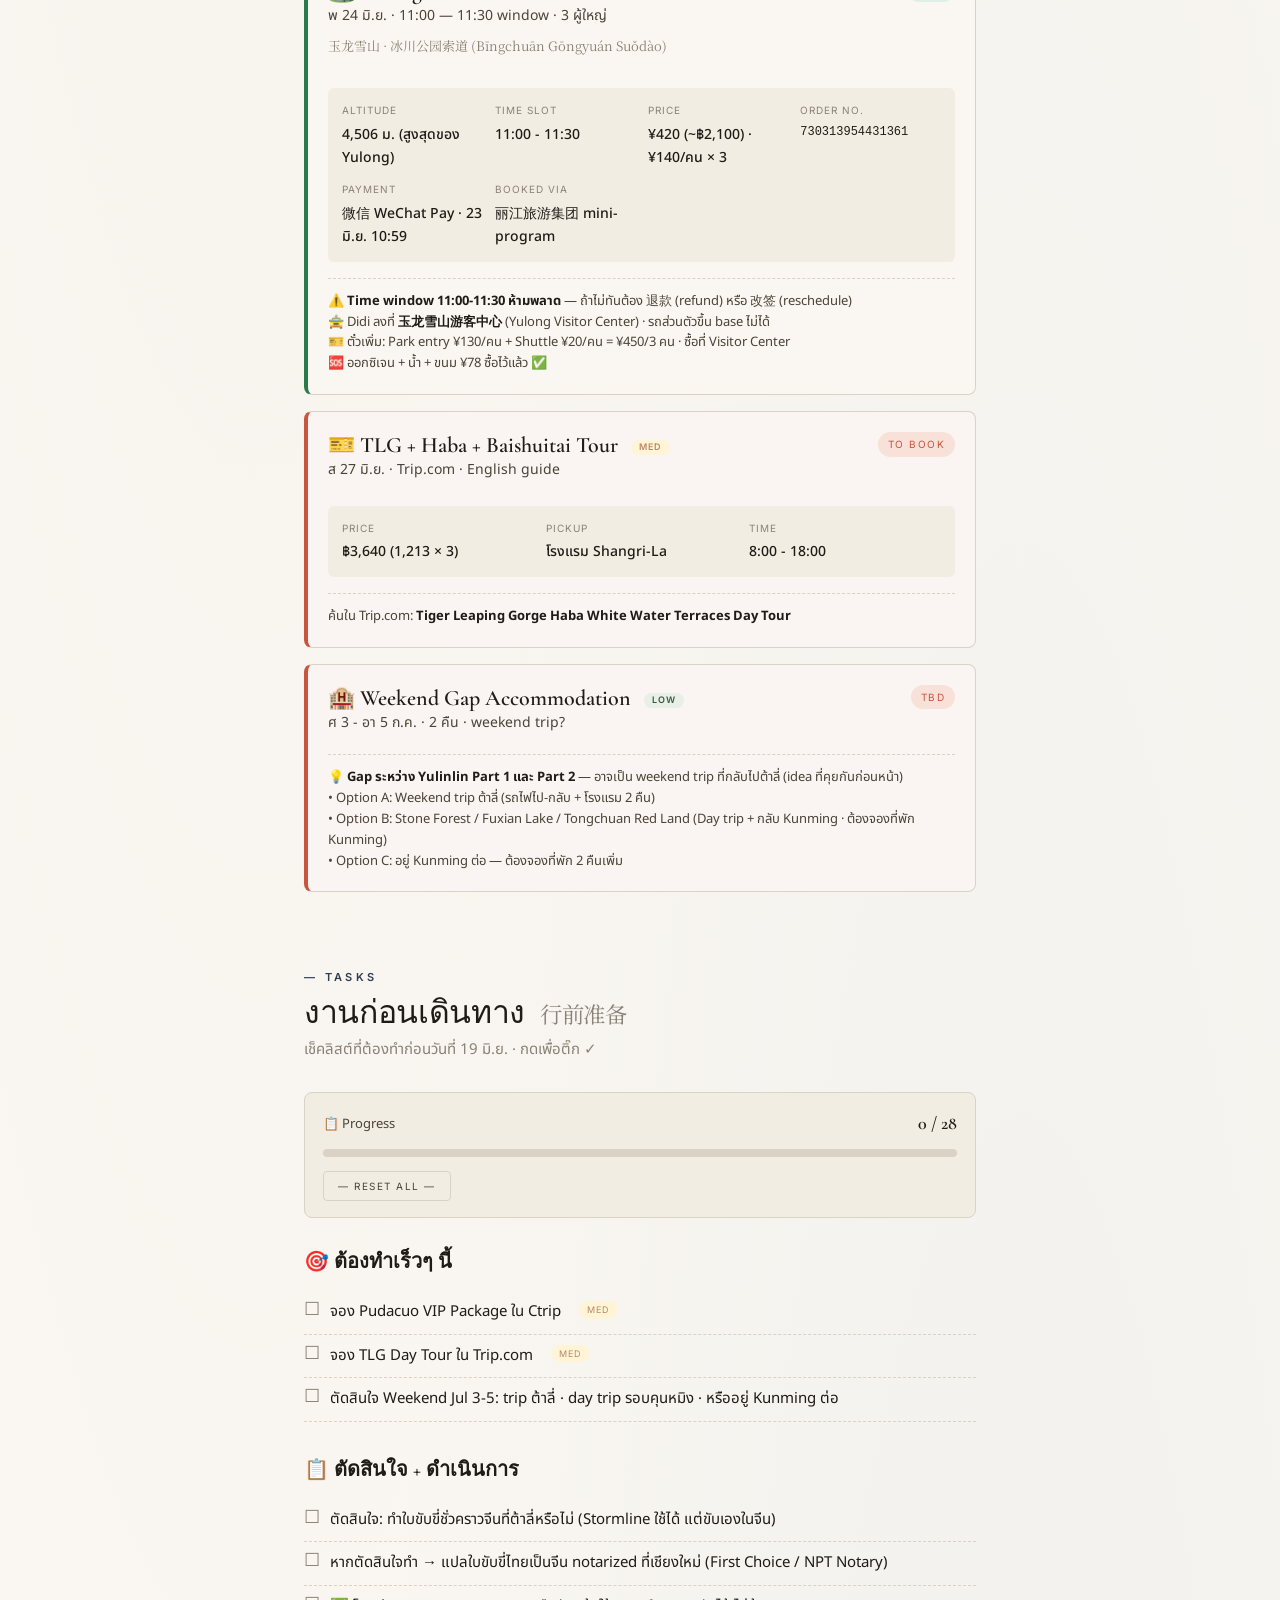
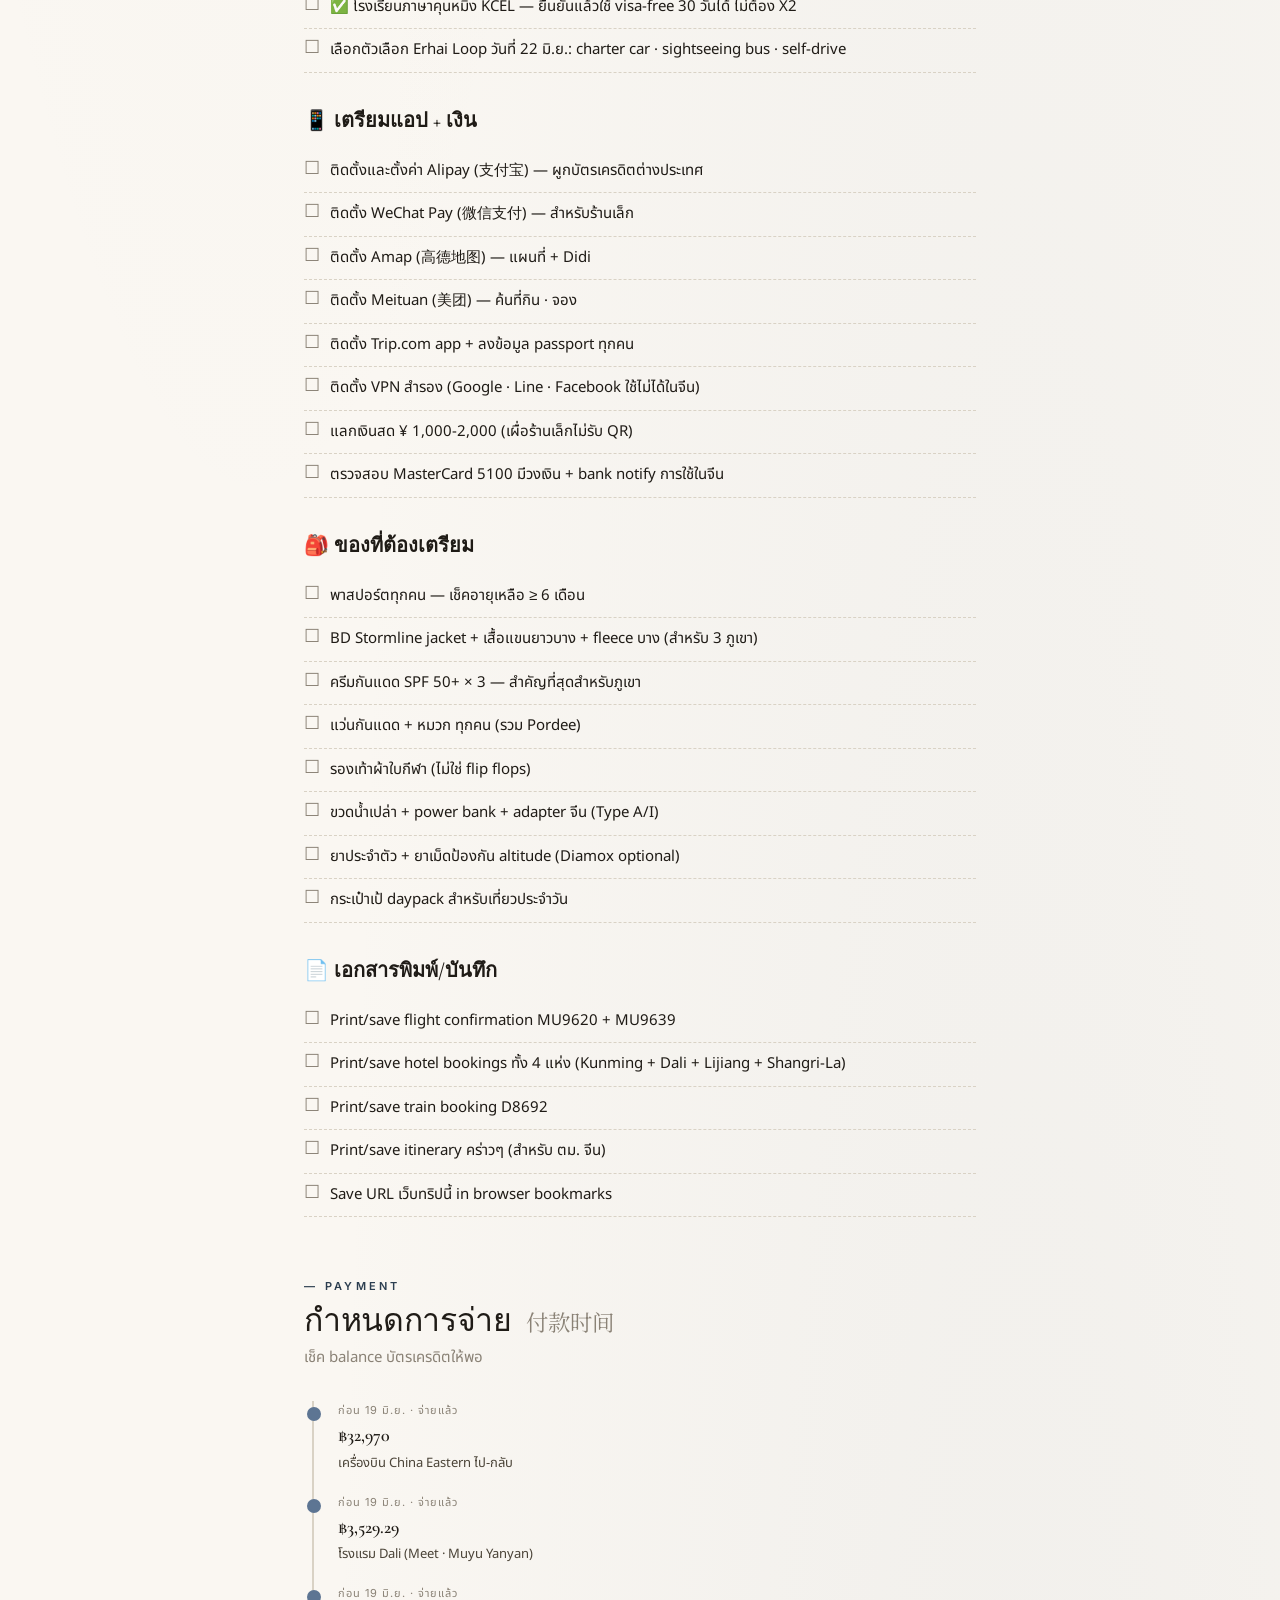
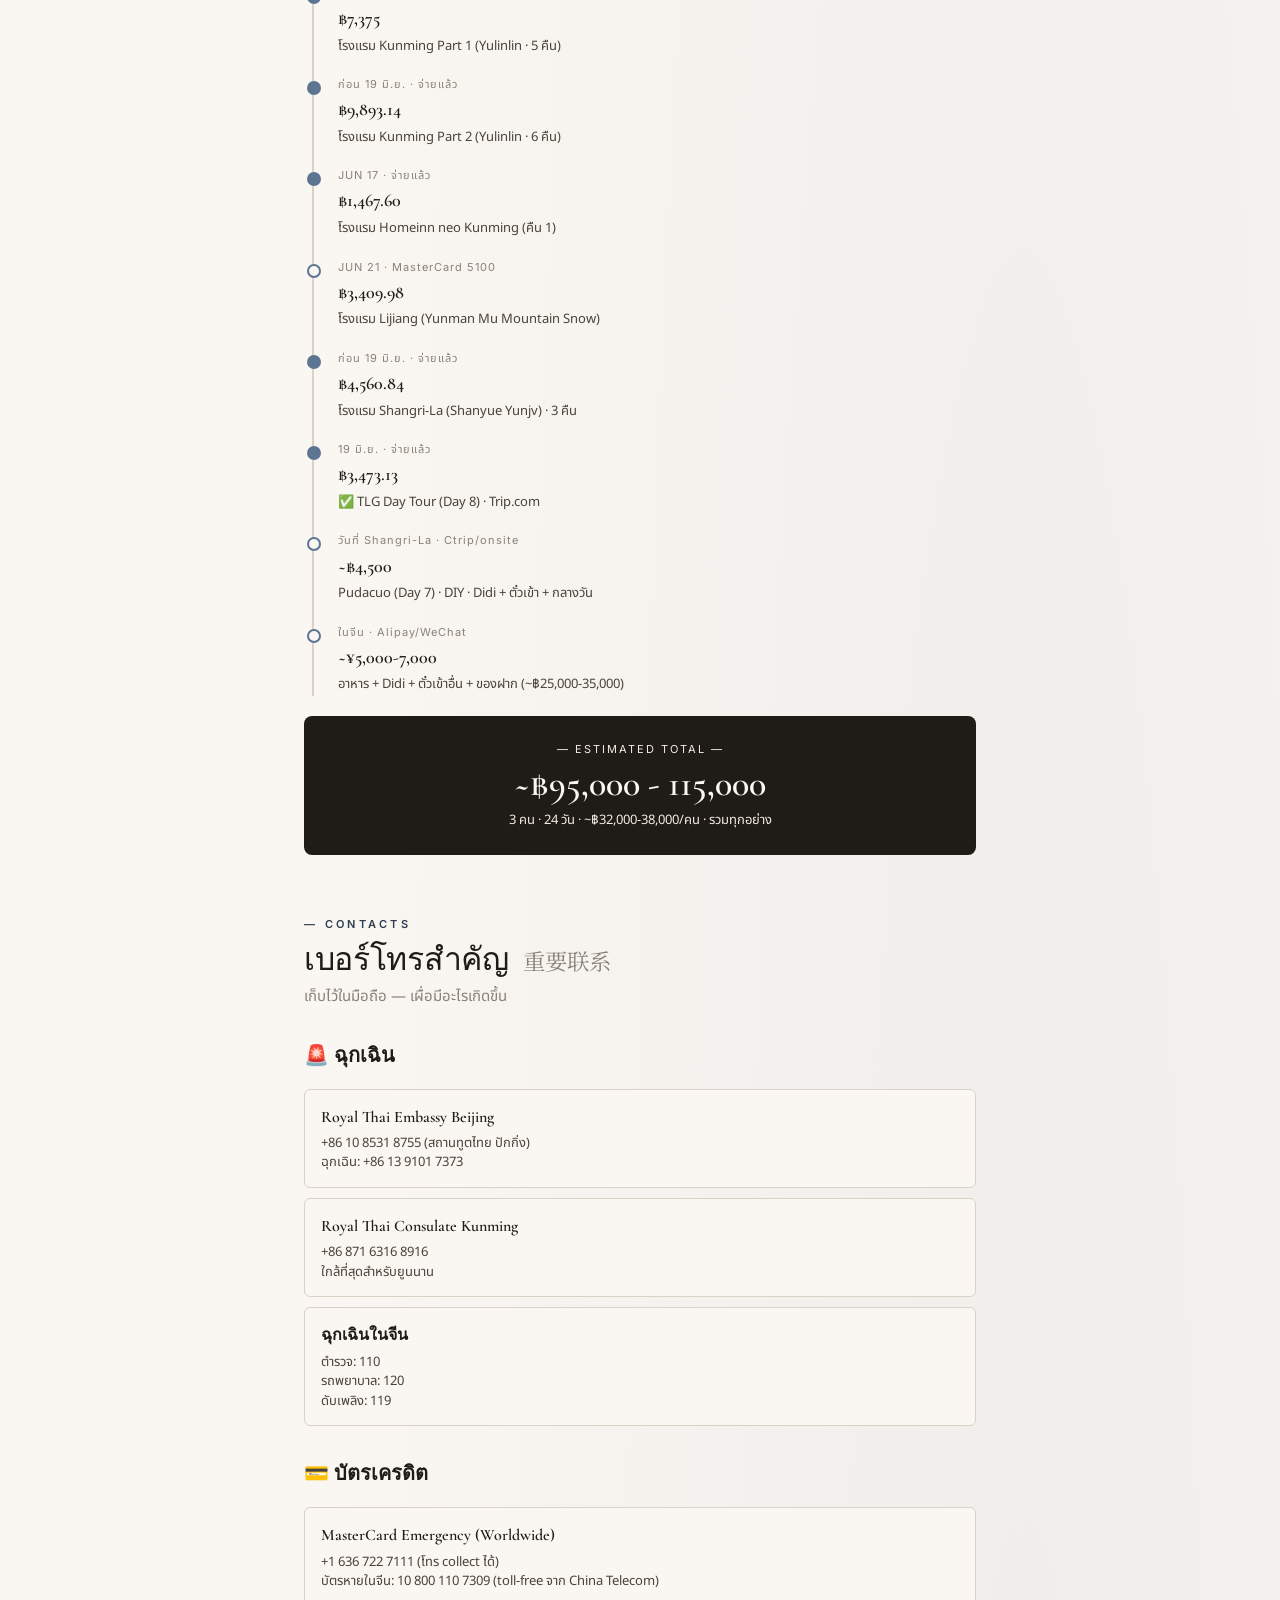
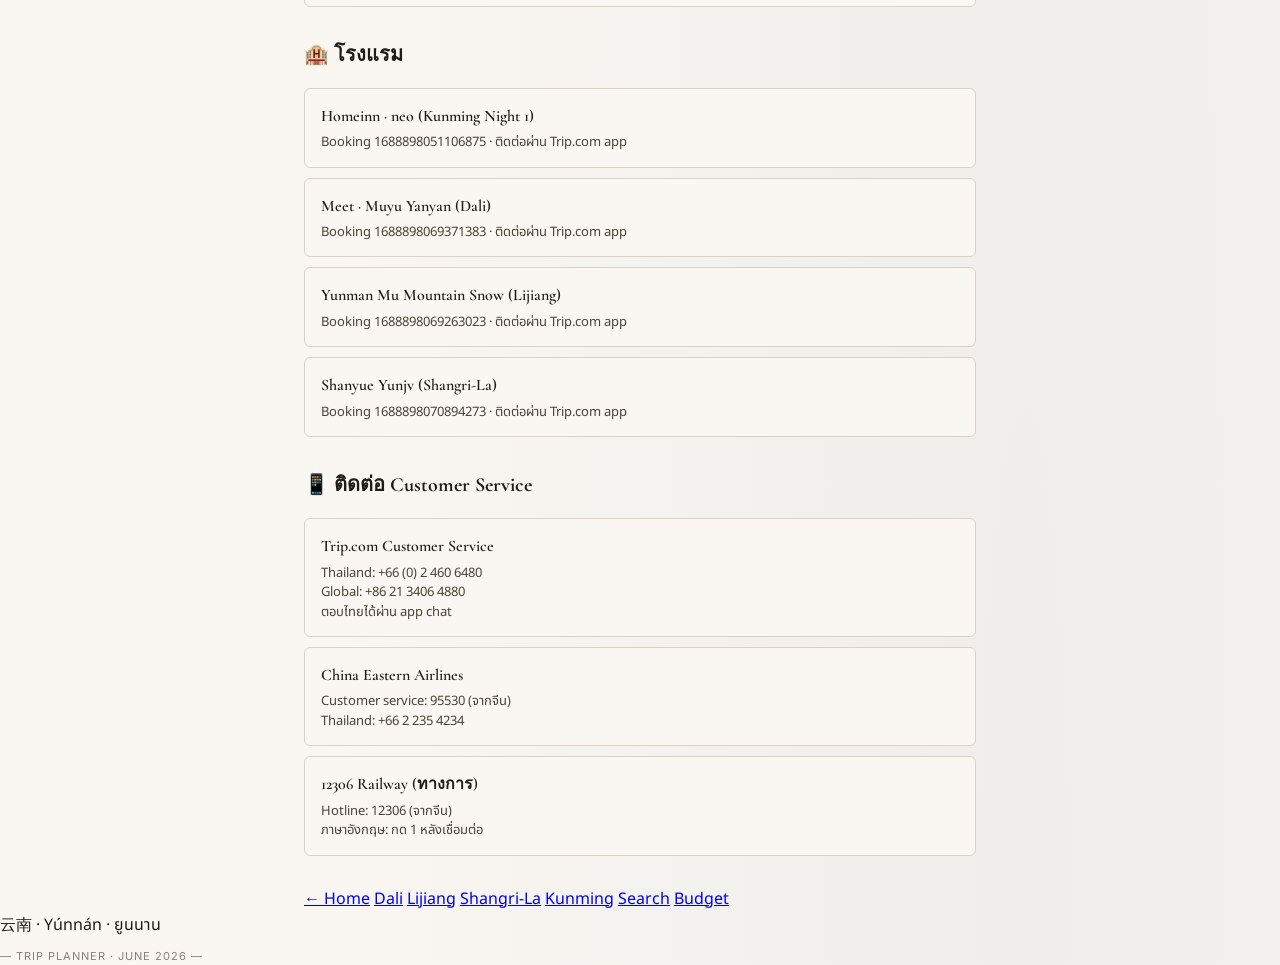
==== commit 789d814f: "Update Lijiang->Shangri-La train: C985 09:41 -> C639 12:05-13:18, Coach 02 04A/B/C, Y175" ====
--- a/bookings.html
+++ b/bookings.html
@@ -770,8 +770,8 @@
     <div class="booking-card paid">
       <div class="booking-header">
         <div>
-          <div class="booking-title">🚄 Lijiang → Shangri-La · C985</div>
-          <div class="booking-subtitle">พฤ 25 มิ.ย. · 09:41 — 11:22 · 1 ชม. 41 นาที</div>
+          <div class="booking-title">🚄 Lijiang → Shangri-La · C639</div>
+          <div class="booking-subtitle">พฤ 25 มิ.ย. · 12:05 — 13:18 · 1 ชม. 13 นาที</div>
         </div>
         <div class="booking-status paid-tag">PAID</div>
       </div>
@@ -786,15 +786,15 @@
         </div>
         <div>
           <div class="booking-detail-label">COACH</div>
-          <div class="booking-detail-value">Coach 03 · 2nd class</div>
+          <div class="booking-detail-value">Coach 02 · 2nd class</div>
         </div>
         <div>
           <div class="booking-detail-label">SEATS</div>
-          <div class="booking-detail-value">13A · 13B · 13C</div>
-        </div>
-        <div>
-          <div class="booking-detail-label">PRICE</div>
-          <div class="booking-detail-value">¥158 (63+63+32)</div>
+          <div class="booking-detail-value">04A · 04B · 04C</div>
+        </div>
+        <div>
+          <div class="booking-detail-label">PRICE</div>
+          <div class="booking-detail-value">¥175 (70+70+35)</div>
         </div>
         <div>
           <div class="booking-detail-label">ORDER NO.</div>
